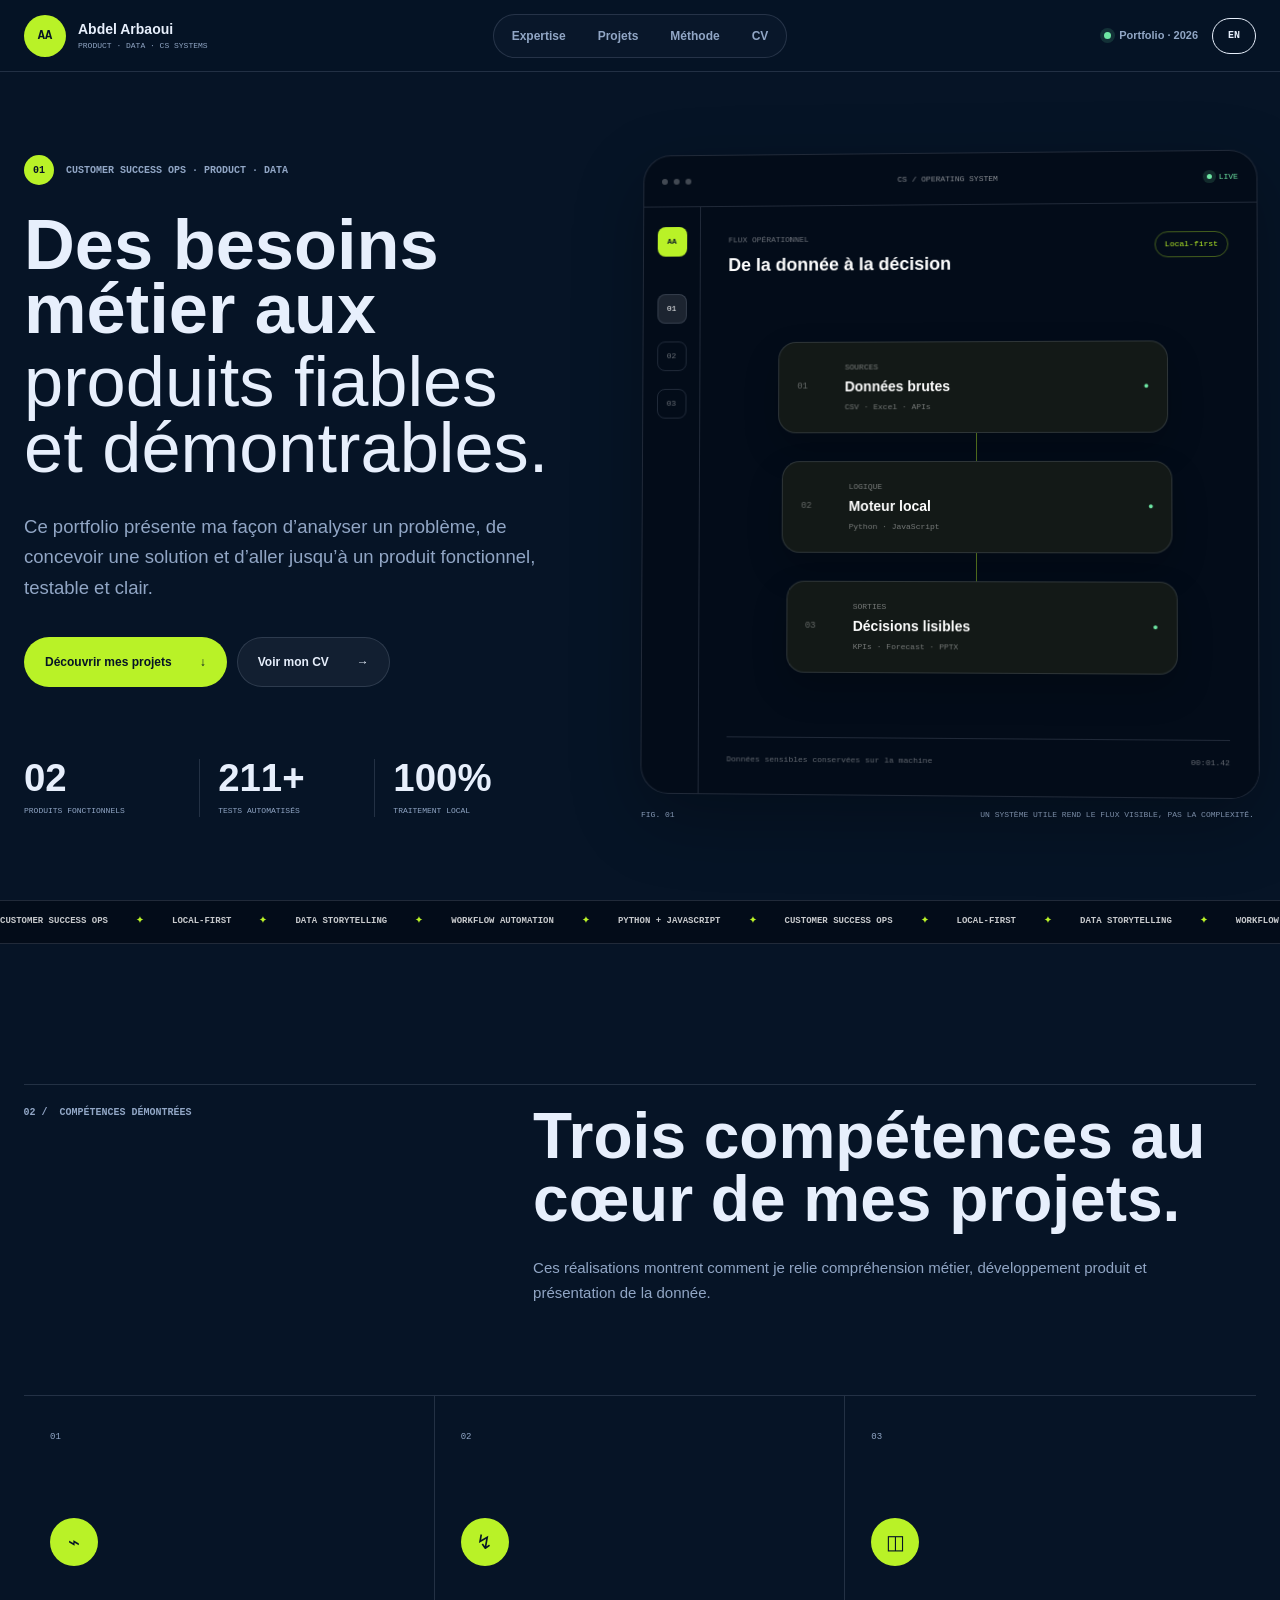
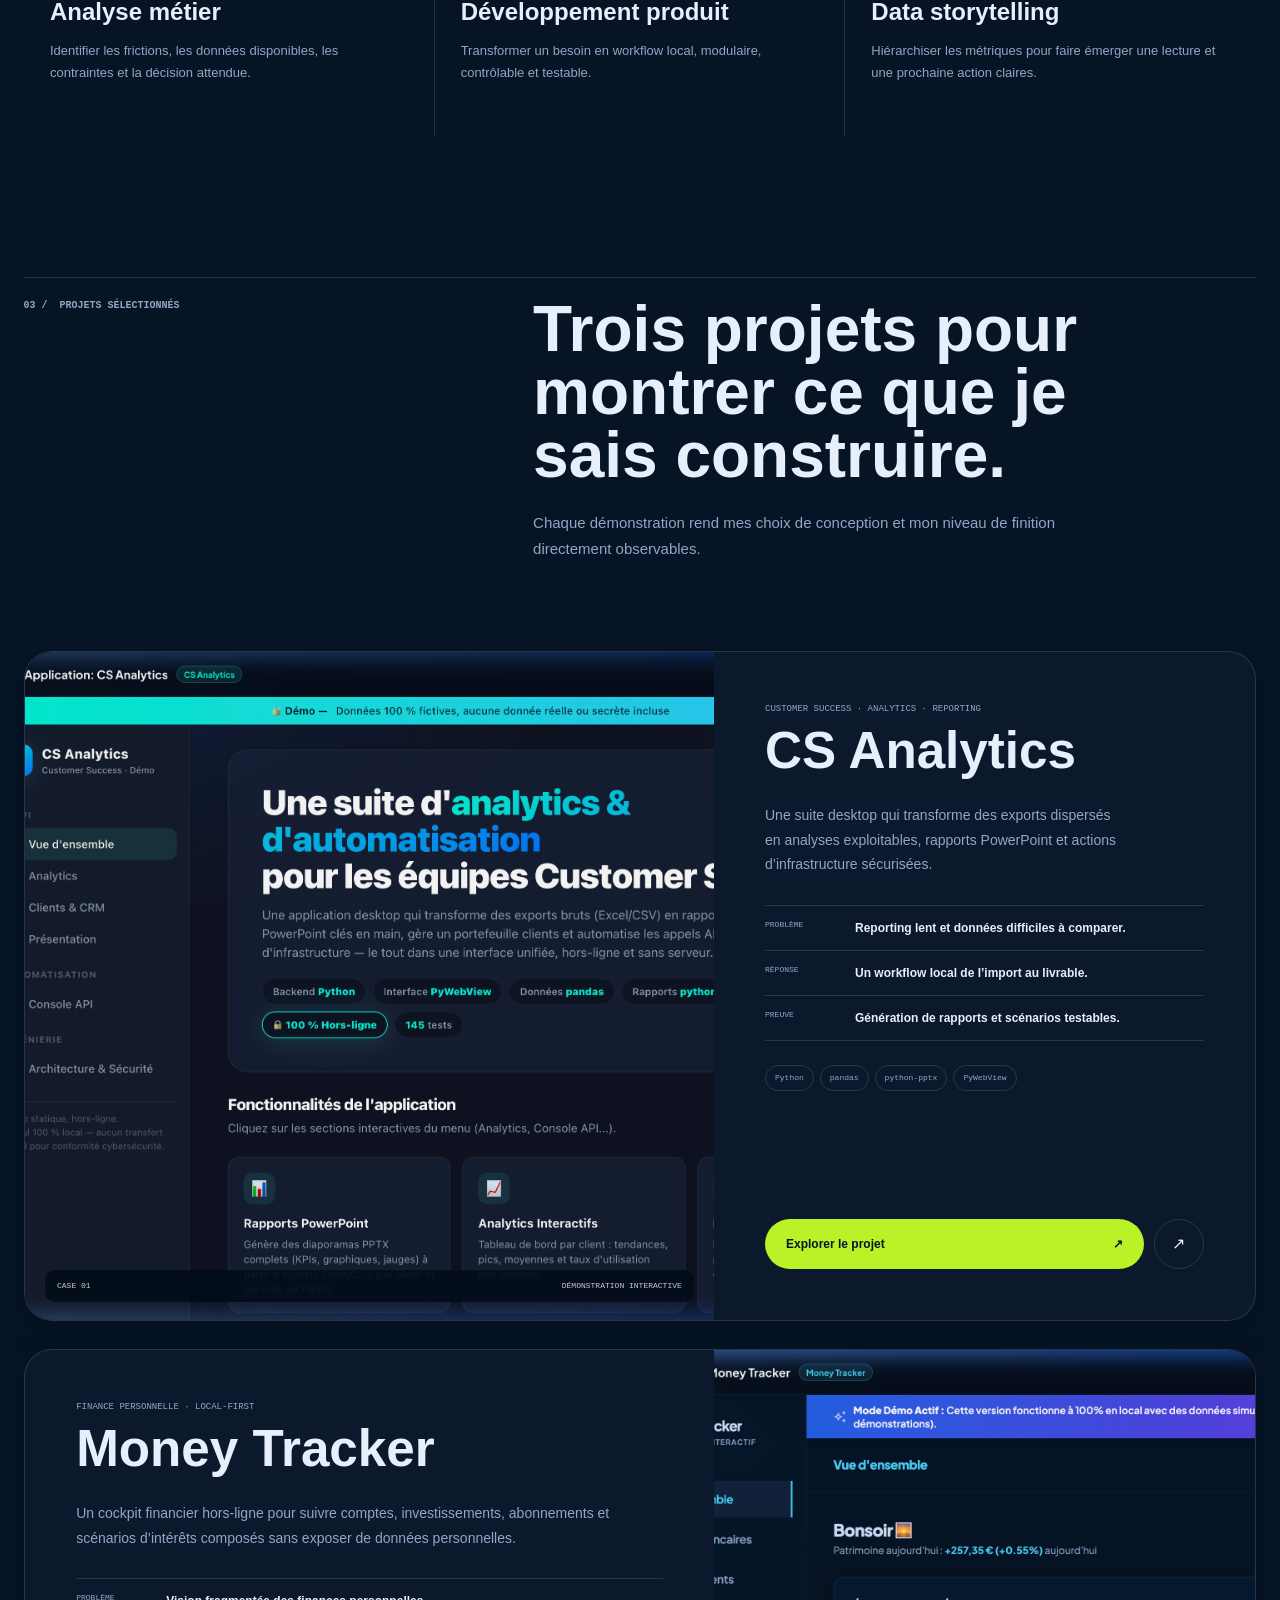
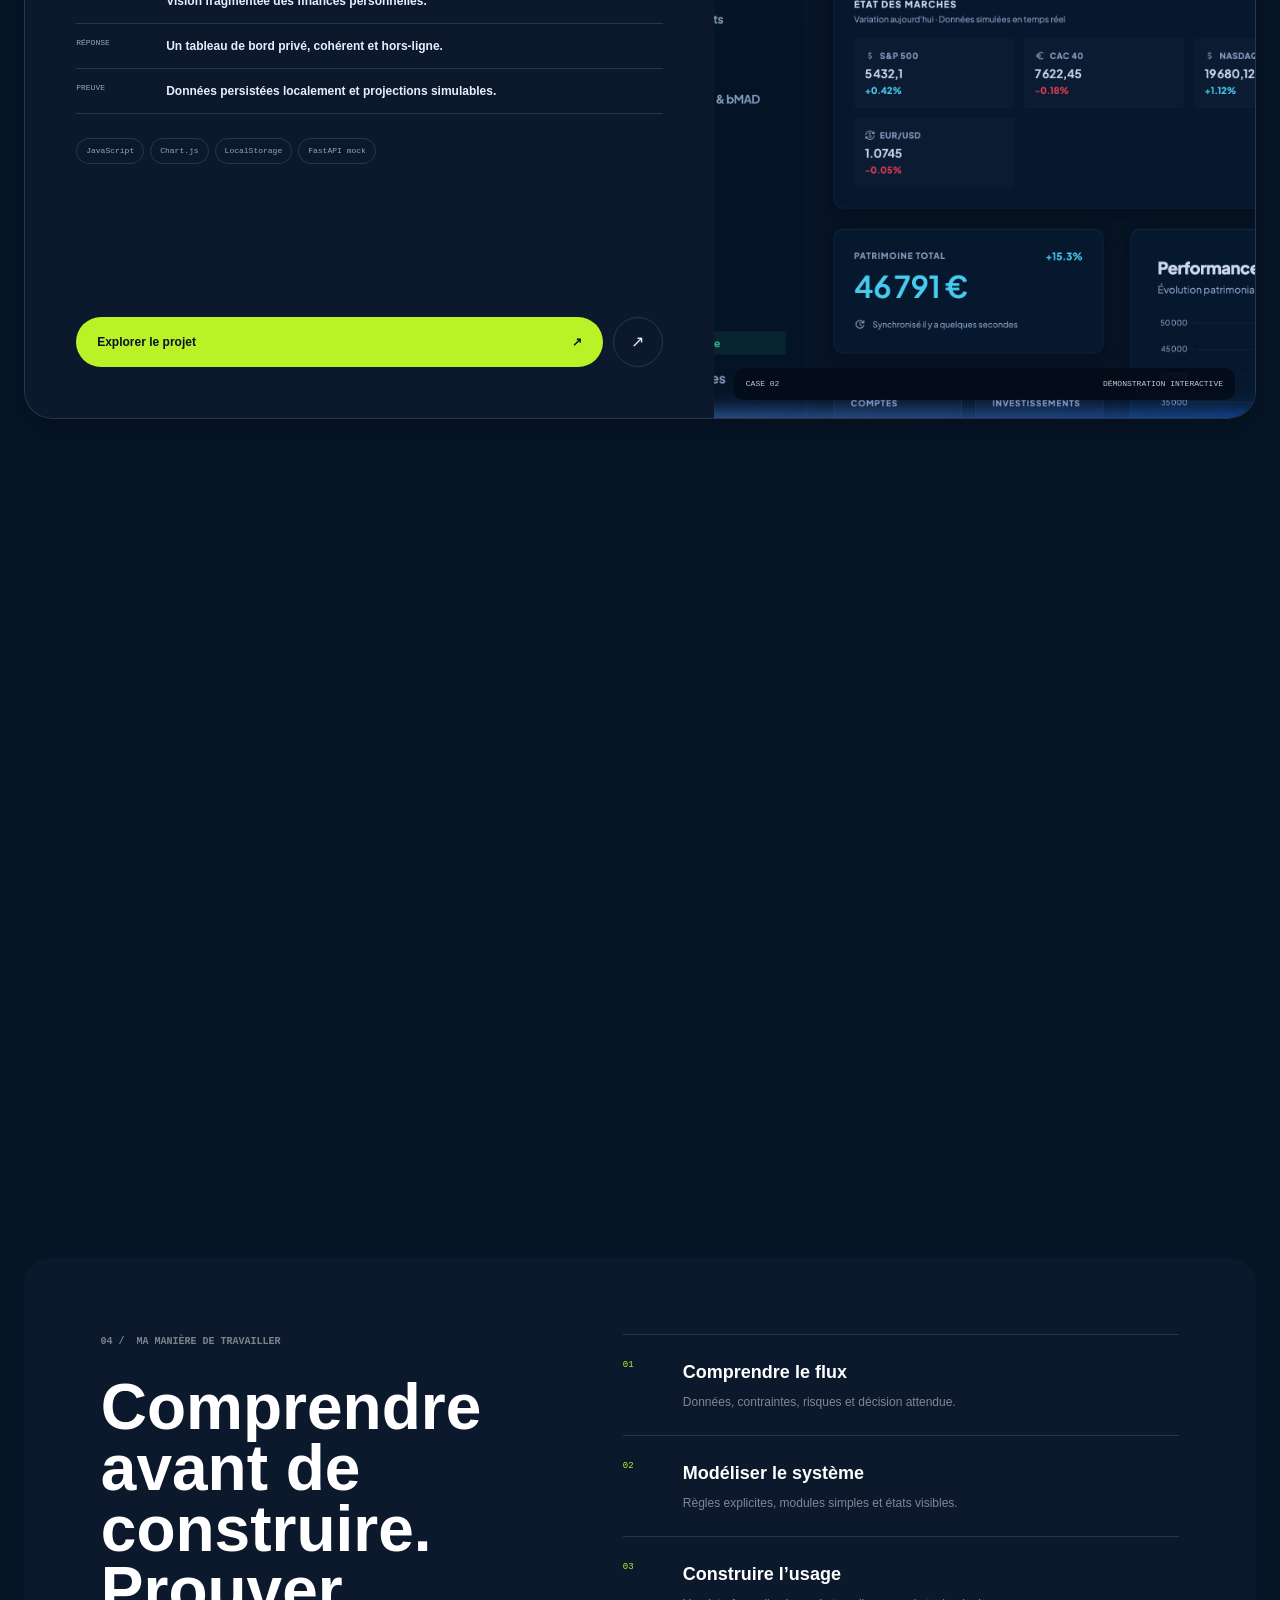
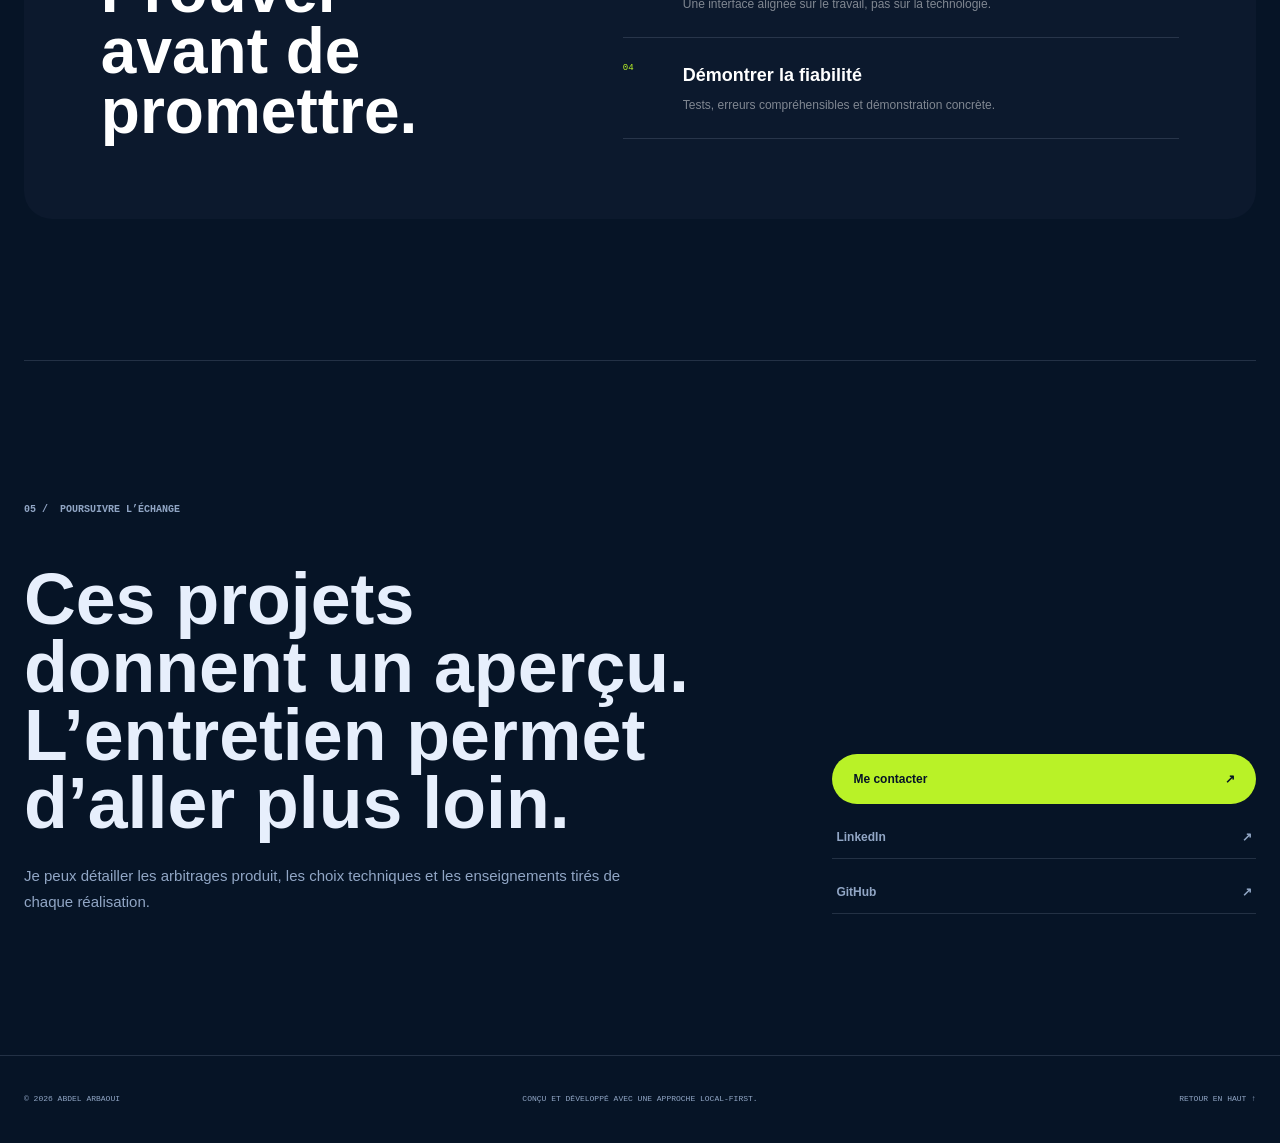
==== index.html @ 27188474 "Add files via upload" ====
<!doctype html>
<html lang="fr">
<head>
  <meta charset="utf-8">
  <meta name="viewport" content="width=device-width, initial-scale=1">
  <meta name="theme-color" content="#0b0f0d">
  <meta name="description" content="Portfolio d’Abdel Arbaoui — projets, compétences et méthode de travail en Product, Data et Customer Success Operations.">
  <title>Abdel Arbaoui — Product &amp; Customer Success Systems</title>
  <link rel="stylesheet" href="styles.css">
  <script src="app.js" defer></script>
</head>
<body>
  <a class="skip-link" href="#main-content" data-i18n="a11y.skip">Aller au contenu</a>

  <header class="site-header">
    <a class="brand" href="#top" aria-label="Abdel Arbaoui — Accueil" data-i18n-aria="a11y.home">
      <span class="brand-mark" aria-hidden="true">AA</span>
      <span>
        <strong>Abdel Arbaoui</strong>
        <small>Product · Data · CS Systems</small>
      </span>
    </a>

    <nav class="desktop-nav" aria-label="Navigation principale" data-i18n-aria="a11y.navigation">
      <a href="#expertise" data-i18n="nav.expertise">Expertise</a>
      <a href="#projects" data-i18n="nav.projects">Projets</a>
      <a href="#method" data-i18n="nav.method">Méthode</a>
      <a href="cv.html" data-i18n="nav.cv">CV</a>
    </nav>

    <div class="header-actions">
      <span class="availability">
        <i aria-hidden="true"></i>
        <span data-i18n="nav.available">Portfolio · 2026</span>
      </span>
      <button class="language-button" type="button" data-language-toggle aria-label="Afficher le site en anglais">
        EN
      </button>
    </div>
  </header>

  <nav class="mobile-nav" aria-label="Navigation mobile" data-i18n-aria="a11y.mobileNavigation">
    <a href="cv.html" data-i18n="nav.cv">CV</a>
    <a href="#projects" data-i18n="nav.projects">Projets</a>
    <a href="#method" data-i18n="nav.method">Méthode</a>
    <a href="#contact" data-i18n="nav.contact">Contact</a>
  </nav>

  <main id="main-content">
    <section class="hero section-shell" id="top" aria-labelledby="hero-title" data-motion-hero>
      <div class="hero-copy">
        <p class="role-label motion-hero-item">
          <span aria-hidden="true">01</span>
          <span data-i18n="hero.role">Customer Success Ops · Product · Data</span>
        </p>
        <h1 id="hero-title" class="text-balance">
          <span data-i18n="hero.titleMain">Des besoins métier aux</span>
          <em data-i18n="hero.titleAccent">produits fiables et démontrables.</em>
        </h1>
        <p class="hero-lead text-pretty motion-hero-item" data-i18n="hero.lead">
          Ce portfolio présente ma façon d’analyser un problème, de concevoir une solution et d’aller jusqu’à un produit fonctionnel, testable et clair.
        </p>

        <div class="hero-actions motion-hero-item">
          <a class="button button-primary" href="#projects">
            <span data-i18n="hero.viewWork">Découvrir mes projets</span>
            <span aria-hidden="true">↓</span>
          </a>
          <a class="button button-secondary" href="cv.html">
            <span data-i18n="hero.cv">Voir mon CV</span>
            <span aria-hidden="true">→</span>
          </a>
        </div>

        <dl class="proof-strip" aria-label="Indicateurs clés" data-i18n-aria="a11y.proof">
          <div>
            <dt class="tabular-nums" data-count="2" data-count-pad="2">02</dt>
            <dd data-i18n="proof.products">produits fonctionnels</dd>
          </div>
          <div>
            <dt class="tabular-nums" data-count="211" data-count-suffix="+">211+</dt>
            <dd data-i18n="proof.tests">tests automatisés</dd>
          </div>
          <div>
            <dt class="tabular-nums" data-count="100" data-count-suffix="%">100%</dt>
            <dd data-i18n="proof.local">traitement local</dd>
          </div>
        </dl>
      </div>

      <div class="hero-system" aria-label="Vue d’un système opérationnel local" data-i18n-aria="a11y.system">
        <div class="system-window">
          <header class="system-header">
            <div>
              <span class="window-dot"></span>
              <span class="window-dot"></span>
              <span class="window-dot"></span>
            </div>
            <span class="system-name">CS / OPERATING SYSTEM</span>
            <span class="live-state"><i aria-hidden="true"></i> LIVE</span>
          </header>

          <div class="system-body">
            <div class="system-sidebar" aria-hidden="true">
              <span class="sidebar-brand">AA</span>
              <span class="sidebar-item is-active">01</span>
              <span class="sidebar-item">02</span>
              <span class="sidebar-item">03</span>
            </div>

            <div class="system-canvas">
              <div class="system-topline">
                <div>
                  <small data-i18n="system.flowLabel">Flux opérationnel</small>
                  <strong data-i18n="system.flowTitle">De la donnée à la décision</strong>
                </div>
                <span class="local-badge" data-i18n="system.local">Local-first</span>
              </div>

              <div class="flow-stack">
                <article class="flow-card flow-source">
                  <span class="flow-index tabular-nums">01</span>
                  <div>
                    <small data-i18n="system.sourceLabel">Sources</small>
                    <strong data-i18n="system.sourceTitle">Données brutes</strong>
                    <p>CSV · Excel · APIs</p>
                  </div>
                  <span class="flow-state" aria-hidden="true">●</span>
                </article>

                <span class="flow-line" aria-hidden="true"></span>

                <article class="flow-card flow-engine">
                  <span class="flow-index tabular-nums">02</span>
                  <div>
                    <small data-i18n="system.engineLabel">Logique</small>
                    <strong data-i18n="system.engineTitle">Moteur local</strong>
                    <p>Python · JavaScript</p>
                  </div>
                  <span class="flow-state" aria-hidden="true">●</span>
                </article>

                <span class="flow-line" aria-hidden="true"></span>

                <article class="flow-card flow-output">
                  <span class="flow-index tabular-nums">03</span>
                  <div>
                    <small data-i18n="system.outputLabel">Sorties</small>
                    <strong data-i18n="system.outputTitle">Décisions lisibles</strong>
                    <p>KPIs · Forecast · PPTX</p>
                  </div>
                  <span class="flow-state" aria-hidden="true">●</span>
                </article>
              </div>

              <div class="system-note">
                <span data-i18n="system.note">Données sensibles conservées sur la machine</span>
                <span class="tabular-nums">00:01.42</span>
              </div>
            </div>
          </div>
        </div>
        <p class="visual-caption">
          <span>FIG. 01</span>
          <span data-i18n="system.caption">Un système utile rend le flux visible, pas la complexité.</span>
        </p>
      </div>
    </section>

    <section class="signal-strip" aria-label="Compétences principales" data-i18n-aria="a11y.skills">
      <div class="signal-track">
        <div class="signal-group">
          <span>Customer Success Ops</span><i aria-hidden="true">✦</i>
          <span>Local-first</span><i aria-hidden="true">✦</i>
          <span>Data storytelling</span><i aria-hidden="true">✦</i>
          <span>Workflow automation</span><i aria-hidden="true">✦</i>
          <span>Python + JavaScript</span><i aria-hidden="true">✦</i>
        </div>
        <div class="signal-group" aria-hidden="true">
          <span>Customer Success Ops</span><i>✦</i>
          <span>Local-first</span><i>✦</i>
          <span>Data storytelling</span><i>✦</i>
          <span>Workflow automation</span><i>✦</i>
          <span>Python + JavaScript</span><i>✦</i>
        </div>
      </div>
    </section>

    <section class="expertise section-shell" id="expertise" aria-labelledby="expertise-title">
      <header class="section-intro motion-reveal">
        <p class="section-number">02 / <span data-i18n="expertise.kicker">Compétences démontrées</span></p>
        <div>
          <h2 id="expertise-title" class="text-balance" data-i18n="expertise.title">Trois compétences au cœur de mes projets.</h2>
          <p class="text-pretty" data-i18n="expertise.intro">
            Ces réalisations montrent comment je relie compréhension métier, développement produit et présentation de la donnée.
          </p>
        </div>
      </header>

      <ol class="expertise-grid">
        <li class="motion-reveal">
          <span class="item-index tabular-nums">01</span>
          <div class="item-icon" aria-hidden="true">⌁</div>
          <h3 data-i18n="expertise.diagnoseTitle">Analyse métier</h3>
          <p class="text-pretty" data-i18n="expertise.diagnoseText">Identifier les frictions, les données disponibles, les contraintes et la décision attendue.</p>
        </li>
        <li class="motion-reveal">
          <span class="item-index tabular-nums">02</span>
          <div class="item-icon" aria-hidden="true">↯</div>
          <h3 data-i18n="expertise.automateTitle">Développement produit</h3>
          <p class="text-pretty" data-i18n="expertise.automateText">Transformer un besoin en workflow local, modulaire, contrôlable et testable.</p>
        </li>
        <li class="motion-reveal">
          <span class="item-index tabular-nums">03</span>
          <div class="item-icon" aria-hidden="true">◫</div>
          <h3 data-i18n="expertise.explainTitle">Data storytelling</h3>
          <p class="text-pretty" data-i18n="expertise.explainText">Hiérarchiser les métriques pour faire émerger une lecture et une prochaine action claires.</p>
        </li>
      </ol>
    </section>

    <section class="projects section-shell" id="projects" aria-labelledby="projects-title">
      <header class="section-intro motion-reveal">
        <p class="section-number">03 / <span data-i18n="projects.kicker">Projets sélectionnés</span></p>
        <div>
          <h2 id="projects-title" class="text-balance" data-i18n="projects.title">Trois projets pour montrer ce que je sais construire.</h2>
          <p class="text-pretty" data-i18n="projects.intro">Chaque démonstration rend mes choix de conception et mon niveau de finition directement observables.</p>
        </div>
      </header>

      <div class="project-list">
        <article class="project-card motion-reveal motion-project-card">
          <figure class="project-visual">
            <img src="assets/cs_analytics.png" alt="Aperçu de CS Analytics" data-i18n-alt="projects.csAlt">
            <figcaption>
              <span>CASE 01</span>
              <span data-i18n="projects.demo">Démonstration interactive</span>
            </figcaption>
          </figure>
          <div class="project-body">
            <div class="project-heading">
              <p data-i18n="projects.csType">Customer Success · Analytics · Reporting</p>
              <h3>CS Analytics</h3>
            </div>
            <p class="project-summary text-pretty" data-i18n="projects.csSummary">
              Une suite desktop qui transforme des exports dispersés en analyses exploitables, rapports PowerPoint et actions d’infrastructure sécurisées.
            </p>
            <dl class="project-evidence">
              <div>
                <dt data-i18n="projects.problem">Problème</dt>
                <dd data-i18n="projects.csProblem">Reporting lent et données difficiles à comparer.</dd>
              </div>
              <div>
                <dt data-i18n="projects.answer">Réponse</dt>
                <dd data-i18n="projects.csAnswer">Un workflow local de l’import au livrable.</dd>
              </div>
              <div>
                <dt data-i18n="projects.proof">Preuve</dt>
                <dd data-i18n="projects.csProof">Génération de rapports et scénarios testables.</dd>
              </div>
            </dl>
            <ul class="tech-list" aria-label="Technologies">
              <li>Python</li>
              <li>pandas</li>
              <li>python-pptx</li>
              <li>PyWebView</li>
            </ul>
            <div class="project-actions">
              <button class="button button-dark" type="button" data-open-project="cs">
                <span data-i18n="projects.open">Explorer le projet</span>
                <span aria-hidden="true">↗</span>
              </button>
              <button class="icon-button" type="button" data-open-external="cs" aria-label="Ouvrir CS Analytics dans un nouvel onglet" data-i18n-aria="a11y.csExternal">↗</button>
            </div>
          </div>
        </article>

        <article class="project-card project-card-reverse motion-reveal motion-project-card">
          <figure class="project-visual">
            <img src="assets/money_tracker.png" alt="Aperçu de Money Tracker" data-i18n-alt="projects.moneyAlt">
            <figcaption>
              <span>CASE 02</span>
              <span data-i18n="projects.demo">Démonstration interactive</span>
            </figcaption>
          </figure>
          <div class="project-body">
            <div class="project-heading">
              <p data-i18n="projects.moneyType">Finance personnelle · Local-first</p>
              <h3>Money Tracker</h3>
            </div>
            <p class="project-summary text-pretty" data-i18n="projects.moneySummary">
              Un cockpit financier hors-ligne pour suivre comptes, investissements, abonnements et scénarios d’intérêts composés sans exposer de données personnelles.
            </p>
            <dl class="project-evidence">
              <div>
                <dt data-i18n="projects.problem">Problème</dt>
                <dd data-i18n="projects.moneyProblem">Vision fragmentée des finances personnelles.</dd>
              </div>
              <div>
                <dt data-i18n="projects.answer">Réponse</dt>
                <dd data-i18n="projects.moneyAnswer">Un tableau de bord privé, cohérent et hors-ligne.</dd>
              </div>
              <div>
                <dt data-i18n="projects.proof">Preuve</dt>
                <dd data-i18n="projects.moneyProof">Données persistées localement et projections simulables.</dd>
              </div>
            </dl>
            <ul class="tech-list" aria-label="Technologies">
              <li>JavaScript</li>
              <li>Chart.js</li>
              <li>LocalStorage</li>
              <li>FastAPI mock</li>
            </ul>
            <div class="project-actions">
              <button class="button button-dark" type="button" data-open-project="money">
                <span data-i18n="projects.open">Explorer le projet</span>
                <span aria-hidden="true">↗</span>
              </button>
              <button class="icon-button" type="button" data-open-external="money" aria-label="Ouvrir Money Tracker dans un nouvel onglet" data-i18n-aria="a11y.moneyExternal">↗</button>
            </div>
          </div>
        </article>

        <article class="project-card motion-reveal motion-project-card">
          <figure class="project-visual">
            <img src="assets/sap_dashboards.svg" alt="Aperçu de SAP Dashboards" data-i18n-alt="projects.sapAlt">
            <figcaption>
              <span>CASE 03</span>
              <span data-i18n="projects.caseStudy">Étude de cas interactive</span>
            </figcaption>
          </figure>
          <div class="project-body">
            <div class="project-heading">
              <p data-i18n="projects.sapType">Finance · Excel · Automatisation</p>
              <h3>SAP Dashboards</h3>
            </div>
            <p class="project-summary text-pretty" data-i18n="projects.sapSummary">
              Un classeur Excel autonome qui transforme des balances SAP en bilan Magnitude multi-périodes, avec mapping hiérarchique, contrôles et export PDF.
            </p>
            <dl class="project-evidence">
              <div>
                <dt data-i18n="projects.problem">Problème</dt>
                <dd data-i18n="projects.sapProblem">Consolidation manuelle lente et difficile à fiabiliser.</dd>
              </div>
              <div>
                <dt data-i18n="projects.answer">Réponse</dt>
                <dd data-i18n="projects.sapAnswer">Un workflow Excel guidé, local et sans installation.</dd>
              </div>
              <div>
                <dt data-i18n="projects.proof">Preuve</dt>
                <dd data-i18n="projects.sapProof">Comparaisons, écarts, contrôles d’équilibre et PDF.</dd>
              </div>
            </dl>
            <ul class="tech-list" aria-label="Technologies">
              <li>Excel</li>
              <li>VBA</li>
              <li>TreeView</li>
              <li>PDF</li>
            </ul>
            <div class="project-actions">
              <button class="button button-dark" type="button" data-open-project="sap">
                <span data-i18n="projects.open">Explorer le projet</span>
                <span aria-hidden="true">↗</span>
              </button>
              <button class="icon-button" type="button" data-open-external="sap" aria-label="Ouvrir SAP Dashboards dans un nouvel onglet" data-i18n-aria="a11y.sapExternal">↗</button>
            </div>
          </div>
        </article>
      </div>
    </section>

    <section class="method section-shell" id="method" aria-labelledby="method-title">
      <div class="method-panel">
        <header class="motion-reveal">
          <p class="section-number section-number-dark">04 / <span data-i18n="method.kicker">Ma manière de travailler</span></p>
          <h2 id="method-title" class="text-balance" data-i18n="method.title">Comprendre avant de construire. Prouver avant de promettre.</h2>
        </header>
        <ol class="method-steps">
          <li class="motion-reveal">
            <span class="tabular-nums">01</span>
            <div>
              <h3 data-i18n="method.understandTitle">Comprendre le flux</h3>
              <p data-i18n="method.understandText">Données, contraintes, risques et décision attendue.</p>
            </div>
          </li>
          <li class="motion-reveal">
            <span class="tabular-nums">02</span>
            <div>
              <h3 data-i18n="method.modelTitle">Modéliser le système</h3>
              <p data-i18n="method.modelText">Règles explicites, modules simples et états visibles.</p>
            </div>
          </li>
          <li class="motion-reveal">
            <span class="tabular-nums">03</span>
            <div>
              <h3 data-i18n="method.buildTitle">Construire l’usage</h3>
              <p data-i18n="method.buildText">Une interface alignée sur le travail, pas sur la technologie.</p>
            </div>
          </li>
          <li class="motion-reveal">
            <span class="tabular-nums">04</span>
            <div>
              <h3 data-i18n="method.proveTitle">Démontrer la fiabilité</h3>
              <p data-i18n="method.proveText">Tests, erreurs compréhensibles et démonstration concrète.</p>
            </div>
          </li>
        </ol>
      </div>
    </section>

    <section class="contact section-shell" id="contact" aria-labelledby="contact-title">
      <p class="section-number motion-reveal">05 / <span data-i18n="contact.kicker">Poursuivre l’échange</span></p>
      <div class="contact-main motion-reveal">
        <div>
          <h2 id="contact-title" class="text-balance" data-i18n="contact.title">Ces projets donnent un aperçu. L’entretien permet d’aller plus loin.</h2>
          <p class="text-pretty" data-i18n="contact.text">Je peux détailler les arbitrages produit, les choix techniques et les enseignements tirés de chaque réalisation.</p>
        </div>
        <div class="contact-links">
          <a class="button button-primary" href="mailto:abdelarbb@gmail.com">
            <span data-i18n="contact.email">Me contacter</span>
            <span aria-hidden="true">↗</span>
          </a>
          <a href="https://www.linkedin.com/in/abdelkader-arbaoui-423852197/" target="_blank" rel="noreferrer">LinkedIn <span aria-hidden="true">↗</span></a>
          <a href="https://github.com/AbdelArbaoui" target="_blank" rel="noreferrer">GitHub <span aria-hidden="true">↗</span></a>
        </div>
      </div>
    </section>
  </main>

  <footer class="site-footer">
    <span>© <span data-current-year>2026</span> Abdel Arbaoui</span>
    <span data-i18n="footer.note">Conçu et développé avec une approche local-first.</span>
    <a href="#top" data-i18n="footer.back">Retour en haut ↑</a>
  </footer>

  <dialog class="demo-dialog" id="demo-dialog" aria-labelledby="demo-title">
    <div class="demo-shell">
      <header class="demo-header">
        <button class="demo-close" type="button" data-close-project aria-label="Fermer la démonstration" data-i18n-aria="a11y.closeDemo">←</button>
        <div class="demo-title">
          <i aria-hidden="true"></i>
          <div>
            <strong id="demo-title">CS Analytics</strong>
            <span data-i18n="demo.live">Démonstration active</span>
          </div>
        </div>
        <div class="demo-actions">
          <button class="language-button language-button-dark" type="button" data-language-toggle aria-label="Afficher le site en anglais">EN</button>
          <button class="demo-external" type="button" data-demo-external>
            <span data-i18n="demo.external">Nouvel onglet</span>
            <span aria-hidden="true">↗</span>
          </button>
        </div>
      </header>
      <div class="demo-frame-wrap">
        <div class="demo-loader" data-demo-loader aria-live="polite">
          <span aria-hidden="true"></span>
          <p data-i18n="demo.loading">Chargement de la démonstration…</p>
        </div>
        <iframe id="demo-frame" title="Démonstration interactive" data-i18n-title="a11y.demoFrame" src="about:blank"></iframe>
      </div>
    </div>
  </dialog>
</body>
</html>
---- styles.css ----
:root {
  --paper: #061426;
  --paper-strong: #0c192d;
  --ink: #e7effc;
  --ink-soft: #91a6c5;
  --night: #030c19;
  --night-raised: #0c192d;
  --night-soft: #12233c;
  --line: rgba(214, 227, 254, 0.14);
  --line-dark: rgba(214, 227, 254, 0.14);
  --accent: #b9f227;
  --accent-soft: #dbff80;
  --on-accent: #061426;
  --success: #6ee7a4;
  --white: #ffffff;
  --header-height: 72px;
  --shell: min(1380px, calc(100vw - 48px));
  --radius-large: 28px;
  --radius-medium: 18px;
  --radius-small: 10px;
  --shadow: 0 24px 70px rgba(0, 0, 0, 0.28);
  --font-sans: Inter, "Avenir Next", "Segoe UI", Helvetica, Arial, sans-serif;
  --font-serif: Iowan Old Style, Baskerville, Georgia, "Times New Roman", serif;
  --font-mono: "SFMono-Regular", Consolas, "Liberation Mono", monospace;
  --z-header: 20;
  --z-nav: 30;
  --z-dialog: 40;
  --z-skip: 50;
}

* {
  box-sizing: border-box;
}

html {
  scroll-behavior: smooth;
  scroll-padding-top: calc(var(--header-height) + 28px);
}

body {
  margin: 0;
  background: var(--paper);
  color: var(--ink);
  font-family: var(--font-sans);
  font-size: 16px;
  line-height: 1.5;
  -webkit-font-smoothing: antialiased;
}

body:has(.demo-dialog[open]) {
  overflow: hidden;
}

button,
a {
  color: inherit;
  font: inherit;
}

button {
  border: 0;
}

a {
  text-decoration: none;
}

img {
  display: block;
  max-width: 100%;
}

.text-balance {
  text-wrap: balance;
}

.text-pretty {
  text-wrap: pretty;
}

.tabular-nums {
  font-variant-numeric: tabular-nums;
}

.skip-link {
  position: fixed;
  z-index: var(--z-skip);
  top: 10px;
  left: 10px;
  padding: 10px 16px;
  border-radius: var(--radius-small);
  background: var(--accent);
  color: var(--on-accent);
  font-weight: 800;
  transform: translateY(-150%);
  transition: transform 160ms ease-out;
}

.skip-link:focus {
  transform: translateY(0);
}

.site-header {
  position: sticky;
  z-index: var(--z-header);
  top: 0;
  display: grid;
  grid-template-columns: minmax(240px, 1fr) auto minmax(240px, 1fr);
  align-items: center;
  height: var(--header-height);
  padding-inline: max(24px, calc((100vw - 1380px) / 2));
  border-bottom: 1px solid var(--line);
  background: rgba(6, 20, 38, 0.97);
}

.brand {
  display: inline-flex;
  align-items: center;
  gap: 12px;
  width: fit-content;
}

.brand-mark {
  display: grid;
  width: 42px;
  height: 42px;
  place-items: center;
  border-radius: 50%;
  background: var(--accent);
  color: var(--on-accent);
  font-family: var(--font-mono);
  font-size: 12px;
  font-weight: 800;
}

.brand > span:last-child {
  display: flex;
  flex-direction: column;
  line-height: 1.15;
}

.brand strong {
  font-size: 14px;
}

.brand small {
  margin-top: 4px;
  color: var(--ink-soft);
  font-family: var(--font-mono);
  font-size: 8px;
  text-transform: uppercase;
}

.desktop-nav {
  display: flex;
  align-items: center;
  gap: 4px;
  padding: 4px;
  border: 1px solid var(--line);
  border-radius: 999px;
  background: rgba(12, 25, 45, 0.82);
}

.desktop-nav a {
  padding: 8px 14px;
  border-radius: 999px;
  color: var(--ink-soft);
  font-size: 12px;
  font-weight: 750;
  transition: background 160ms ease-out, color 160ms ease-out;
}

.desktop-nav a:hover,
.desktop-nav a:focus-visible {
  background: var(--paper-strong);
  color: var(--ink);
  outline: none;
}

.header-actions {
  display: flex;
  align-items: center;
  justify-content: flex-end;
  gap: 14px;
}

.availability {
  display: inline-flex;
  align-items: center;
  gap: 8px;
  color: var(--ink-soft);
  font-size: 11px;
  font-weight: 700;
}

.availability i,
.live-state i,
.demo-title i {
  display: inline-block;
  width: 7px;
  height: 7px;
  border-radius: 50%;
  background: var(--success);
  box-shadow: 0 0 0 4px rgba(110, 231, 164, 0.14);
}

.language-button {
  min-width: 44px;
  min-height: 36px;
  padding-inline: 10px;
  border: 1px solid var(--ink);
  border-radius: 999px;
  background: transparent;
  font-family: var(--font-mono);
  font-size: 10px;
  font-weight: 800;
  cursor: pointer;
  transition: background 160ms ease-out, color 160ms ease-out, transform 160ms ease-out;
}

.language-button:hover,
.language-button:focus-visible {
  background: var(--ink);
  color: var(--on-accent);
  outline: none;
  transform: translateY(-1px);
}

.mobile-nav {
  display: none;
}

.section-shell {
  width: var(--shell);
  margin-inline: auto;
}

.hero {
  display: grid;
  grid-template-columns: minmax(0, 0.92fr) minmax(500px, 1.08fr);
  gap: clamp(48px, 7vw, 110px);
  align-items: center;
  min-height: calc(100dvh - var(--header-height));
  padding-block: clamp(56px, 6vw, 92px);
}

.hero-copy {
  min-width: 0;
}

.role-label,
.section-number {
  display: flex;
  align-items: center;
  gap: 12px;
  margin: 0;
  color: var(--ink-soft);
  font-family: var(--font-mono);
  font-size: 10px;
  font-weight: 700;
  text-transform: uppercase;
}

.role-label > span:first-child {
  display: grid;
  width: 30px;
  height: 30px;
  place-items: center;
  border-radius: 50%;
  background: var(--accent);
  color: var(--on-accent);
}

.hero h1 {
  max-width: 760px;
  margin: 28px 0 0;
  font-size: clamp(3.6rem, 5.5vw, 6.5rem);
  font-weight: 760;
  line-height: 0.91;
}

.hero h1 span,
.hero h1 em {
  display: block;
}

.hero h1 em {
  margin-top: 8px;
  font-family: var(--font-sans);
  font-style: normal;
  font-weight: 450;
  line-height: 0.94;
}

.hero-lead {
  max-width: 650px;
  margin: 30px 0 0;
  color: var(--ink-soft);
  font-size: clamp(16px, 1.45vw, 20px);
  line-height: 1.65;
}

.hero-actions {
  display: flex;
  flex-wrap: wrap;
  gap: 10px;
  margin-top: 34px;
}

.button {
  display: inline-flex;
  align-items: center;
  justify-content: space-between;
  gap: 28px;
  min-height: 50px;
  padding-inline: 20px;
  border: 1px solid transparent;
  border-radius: 999px;
  font-size: 12px;
  font-weight: 800;
  cursor: pointer;
  transition: transform 160ms ease-out, background 160ms ease-out, border-color 160ms ease-out;
}

.button:hover,
.button:focus-visible {
  outline: none;
  transform: translateY(-2px);
}

.button-primary {
  background: var(--accent);
  color: var(--on-accent);
}

.button-primary:hover,
.button-primary:focus-visible {
  background: var(--accent-soft);
}

.button-secondary {
  border-color: var(--line);
  background: rgba(255, 255, 255, 0.05);
}

.button-secondary:hover,
.button-secondary:focus-visible {
  border-color: var(--ink);
  background: var(--paper-strong);
}

.button-dark {
  background: var(--accent);
  color: var(--on-accent);
}

.button-dark:hover,
.button-dark:focus-visible {
  background: var(--accent-soft);
}

.proof-strip {
  display: grid;
  grid-template-columns: repeat(3, 1fr);
  max-width: 650px;
  margin: clamp(52px, 8vh, 84px) 0 0;
}

.proof-strip div {
  padding-inline: 18px;
  border-left: 1px solid var(--line);
}

.proof-strip div:first-child {
  padding-left: 0;
  border-left: 0;
}

.proof-strip dt {
  font-size: clamp(26px, 3vw, 40px);
  font-weight: 750;
  line-height: 1;
}

.proof-strip dd {
  margin: 7px 0 0;
  color: var(--ink-soft);
  font-family: var(--font-mono);
  font-size: 8px;
  text-transform: uppercase;
}

.hero-system {
  position: relative;
  perspective: 1200px;
}

.system-window {
  overflow: hidden;
  border: 1px solid var(--line-dark);
  border-radius: var(--radius-large);
  background: var(--night);
  box-shadow: var(--shadow);
  color: var(--white);
  transform: rotateY(-2deg) rotateX(1deg);
  transform-origin: center;
  transition: transform 180ms ease-out;
}

.hero-system:hover .system-window {
  transform: rotateY(0) rotateX(0) translateY(-3px);
}

.system-header {
  display: grid;
  grid-template-columns: 1fr auto 1fr;
  align-items: center;
  min-height: 52px;
  padding-inline: 18px;
  border-bottom: 1px solid var(--line-dark);
  color: rgba(255, 255, 255, 0.52);
  font-family: var(--font-mono);
  font-size: 8px;
}

.system-header > div {
  display: flex;
  gap: 6px;
}

.window-dot {
  width: 6px;
  height: 6px;
  border-radius: 50%;
  background: rgba(255, 255, 255, 0.25);
}

.live-state {
  display: inline-flex;
  align-items: center;
  justify-self: end;
  gap: 7px;
  color: var(--success);
}

.live-state i {
  width: 5px;
  height: 5px;
}

.system-body {
  display: grid;
  grid-template-columns: 58px 1fr;
  min-height: 590px;
}

.system-sidebar {
  display: flex;
  flex-direction: column;
  align-items: center;
  gap: 18px;
  padding-block: 20px;
  border-right: 1px solid var(--line-dark);
}

.sidebar-brand,
.sidebar-item {
  display: grid;
  width: 30px;
  height: 30px;
  place-items: center;
  border: 1px solid var(--line-dark);
  border-radius: 8px;
  color: rgba(255, 255, 255, 0.4);
  font-family: var(--font-mono);
  font-size: 8px;
}

.sidebar-brand {
  margin-bottom: 20px;
  border-color: transparent;
  background: var(--accent);
  color: var(--on-accent);
  font-weight: 900;
}

.sidebar-item.is-active {
  background: rgba(255, 255, 255, 0.1);
  color: var(--white);
}

.system-canvas {
  display: flex;
  min-width: 0;
  flex-direction: column;
  padding: 28px;
  background: var(--night);
}

.system-topline {
  display: flex;
  align-items: flex-start;
  justify-content: space-between;
  gap: 20px;
}

.system-topline small,
.flow-card small {
  display: block;
  color: rgba(255, 255, 255, 0.42);
  font-family: var(--font-mono);
  font-size: 8px;
  text-transform: uppercase;
}

.system-topline strong {
  display: block;
  margin-top: 6px;
  font-size: 18px;
}

.local-badge {
  padding: 6px 9px;
  border: 1px solid rgba(185, 242, 39, 0.35);
  border-radius: 999px;
  color: var(--accent);
  font-family: var(--font-mono);
  font-size: 8px;
}

.flow-stack {
  display: flex;
  flex: 1;
  flex-direction: column;
  justify-content: center;
  padding: 30px clamp(10px, 4vw, 56px);
}

.flow-card {
  display: grid;
  grid-template-columns: 36px 1fr auto;
  gap: 12px;
  align-items: center;
  width: min(100%, 390px);
  min-height: 92px;
  padding: 16px 18px;
  border: 1px solid var(--line-dark);
  border-radius: var(--radius-medium);
  background: rgba(21, 27, 24, 0.93);
  box-shadow: 0 16px 36px rgba(0, 0, 0, 0.2);
}

.flow-card:nth-of-type(1) {
  align-self: flex-start;
}

.flow-card:nth-of-type(2) {
  align-self: center;
}

.flow-card:nth-of-type(3) {
  align-self: flex-end;
}

.flow-index {
  color: rgba(255, 255, 255, 0.34);
  font-family: var(--font-mono);
  font-size: 9px;
}

.flow-card strong {
  display: block;
  margin-top: 3px;
  font-size: 14px;
}

.flow-card p {
  margin: 4px 0 0;
  color: rgba(255, 255, 255, 0.42);
  font-family: var(--font-mono);
  font-size: 8px;
}

.flow-state {
  color: var(--success);
  font-size: 9px;
}

.flow-line {
  width: 1px;
  height: 28px;
  margin-inline: auto;
  background: rgba(185, 242, 39, 0.42);
}

.system-note {
  display: flex;
  justify-content: space-between;
  gap: 20px;
  padding-top: 16px;
  border-top: 1px solid var(--line-dark);
  color: rgba(255, 255, 255, 0.38);
  font-family: var(--font-mono);
  font-size: 8px;
}

.visual-caption {
  display: flex;
  justify-content: space-between;
  gap: 20px;
  margin: 14px 2px 0;
  color: var(--ink-soft);
  font-family: var(--font-mono);
  font-size: 8px;
  text-transform: uppercase;
}

.signal-strip {
  width: 100%;
  overflow: hidden;
  border-block: 1px solid var(--line-dark);
  background: var(--night);
  color: rgba(255, 255, 255, 0.78);
}

.signal-track {
  display: flex;
  width: max-content;
  animation: marquee-right 28s linear infinite;
  animation-play-state: paused;
}

.signal-track.is-running {
  animation-play-state: running;
}

.signal-group {
  display: flex;
  flex: 0 0 auto;
  align-items: center;
  gap: 28px;
  padding: 14px 28px 14px 0;
  font-family: var(--font-mono);
  font-size: 9px;
  font-weight: 700;
  text-transform: uppercase;
}

.signal-group i {
  color: var(--accent);
  font-style: normal;
}

.expertise,
.projects,
.method,
.contact {
  padding-block: clamp(92px, 11vw, 160px);
}

.section-intro {
  display: grid;
  grid-template-columns: minmax(190px, 0.36fr) minmax(0, 0.64fr);
  gap: clamp(40px, 8vw, 120px);
  align-items: start;
  margin-bottom: clamp(52px, 7vw, 90px);
  padding-top: 20px;
  border-top: 1px solid var(--line);
}

.section-intro h2 {
  max-width: 820px;
  margin: 0;
  font-size: clamp(2.6rem, 5vw, 5.7rem);
  line-height: 0.98;
}

.section-intro > div > p {
  max-width: 620px;
  margin: 24px 0 0;
  color: var(--ink-soft);
  font-size: 15px;
  line-height: 1.7;
}

.expertise-grid {
  display: grid;
  grid-template-columns: repeat(3, 1fr);
  margin: 0;
  padding: 0;
  border-top: 1px solid var(--line);
  list-style: none;
}

.expertise-grid li {
  min-height: 340px;
  padding: 26px;
  border-right: 1px solid var(--line);
}

.expertise-grid li:last-child {
  border-right: 0;
}

.item-index {
  color: var(--ink-soft);
  font-family: var(--font-mono);
  font-size: 9px;
}

.item-icon {
  display: grid;
  width: 48px;
  height: 48px;
  margin-top: 72px;
  place-items: center;
  border-radius: 50%;
  background: var(--accent);
  color: var(--on-accent);
  font-size: 20px;
}

.expertise-grid h3 {
  margin: 28px 0 10px;
  font-size: 24px;
}

.expertise-grid p {
  max-width: 350px;
  margin: 0;
  color: var(--ink-soft);
  font-size: 13px;
  line-height: 1.7;
}

.projects {
  padding-top: 0;
}

.project-list {
  display: grid;
  gap: 28px;
}

.project-card {
  display: grid;
  grid-template-columns: minmax(0, 1.12fr) minmax(410px, 0.88fr);
  min-height: 670px;
  overflow: hidden;
  border: 1px solid var(--line);
  border-radius: var(--radius-large);
  background: var(--paper-strong);
  box-shadow: 0 12px 34px rgba(0, 0, 0, 0.18);
}

.project-card-reverse .project-visual {
  order: 2;
}

.project-visual {
  position: relative;
  min-height: 520px;
  margin: 0;
  overflow: hidden;
  background: var(--night);
}

.project-visual img {
  width: 100%;
  height: 100%;
  object-fit: cover;
  object-position: 53% center;
  transition: transform 180ms ease-out;
}

.project-card:hover .project-visual img {
  transform: scale(1.012);
}

.project-visual figcaption {
  position: absolute;
  right: 20px;
  bottom: 18px;
  left: 20px;
  display: flex;
  justify-content: space-between;
  gap: 20px;
  padding: 10px 12px;
  border-radius: var(--radius-small);
  background: rgba(3, 12, 25, 0.9);
  color: rgba(255, 255, 255, 0.78);
  font-family: var(--font-mono);
  font-size: 8px;
  text-transform: uppercase;
}

.project-body {
  display: flex;
  flex-direction: column;
  padding: clamp(34px, 4vw, 58px);
}

.project-heading p {
  margin: 0 0 10px;
  color: var(--ink-soft);
  font-family: var(--font-mono);
  font-size: 9px;
  text-transform: uppercase;
}

.project-heading h3 {
  margin: 0;
  font-size: clamp(2.8rem, 4vw, 4.8rem);
  line-height: 0.95;
}

.project-summary {
  margin: 28px 0 0;
  color: var(--ink-soft);
  font-size: 14px;
  line-height: 1.75;
}

.project-evidence {
  margin: 28px 0 0;
  border-top: 1px solid var(--line);
}

.project-evidence div {
  display: grid;
  grid-template-columns: 76px 1fr;
  gap: 14px;
  padding-block: 13px;
  border-bottom: 1px solid var(--line);
}

.project-evidence dt {
  color: var(--ink-soft);
  font-family: var(--font-mono);
  font-size: 8px;
  text-transform: uppercase;
}

.project-evidence dd {
  margin: 0;
  font-size: 12px;
  font-weight: 650;
}

.tech-list {
  display: flex;
  flex-wrap: wrap;
  gap: 6px;
  margin: 24px 0 0;
  padding: 0;
  list-style: none;
}

.tech-list li {
  padding: 6px 9px;
  border: 1px solid var(--line);
  border-radius: 999px;
  color: var(--ink-soft);
  font-family: var(--font-mono);
  font-size: 8px;
}

.project-actions {
  display: flex;
  gap: 10px;
  margin-top: auto;
  padding-top: 34px;
}

.project-actions .button {
  flex: 1;
}

.icon-button {
  display: grid;
  width: 50px;
  height: 50px;
  flex: 0 0 auto;
  place-items: center;
  border: 1px solid var(--line);
  border-radius: 50%;
  background: transparent;
  cursor: pointer;
  transition: background 160ms ease-out, transform 160ms ease-out;
}

.icon-button:hover,
.icon-button:focus-visible {
  background: var(--accent);
  color: var(--on-accent);
  outline: none;
  transform: rotate(5deg);
}

.method {
  padding-top: 0;
}

.method-panel {
  display: grid;
  grid-template-columns: minmax(0, 0.86fr) minmax(460px, 1.14fr);
  gap: clamp(50px, 8vw, 120px);
  padding: clamp(44px, 6vw, 84px);
  border-radius: var(--radius-large);
  background: var(--paper-strong);
  color: var(--white);
}

.section-number-dark {
  color: rgba(255, 255, 255, 0.46);
}

.method h2 {
  margin: 28px 0 0;
  font-size: clamp(3rem, 5vw, 6rem);
  line-height: 0.95;
}

.method-steps {
  margin: 0;
  padding: 0;
  border-top: 1px solid var(--line-dark);
  list-style: none;
}

.method-steps li {
  display: grid;
  grid-template-columns: 42px 1fr;
  gap: 18px;
  padding-block: 24px;
  border-bottom: 1px solid var(--line-dark);
}

.method-steps li > span {
  color: var(--accent);
  font-family: var(--font-mono);
  font-size: 9px;
}

.method-steps h3 {
  margin: 0;
  font-size: 18px;
}

.method-steps p {
  margin: 7px 0 0;
  color: rgba(255, 255, 255, 0.48);
  font-size: 12px;
}

.contact {
  border-top: 1px solid var(--line);
}

.contact-main {
  display: grid;
  grid-template-columns: minmax(0, 1.25fr) minmax(300px, 0.75fr);
  gap: clamp(50px, 8vw, 120px);
  align-items: end;
  margin-top: 48px;
}

.contact h2 {
  max-width: 900px;
  margin: 0;
  font-size: clamp(3rem, 5.6vw, 6.3rem);
  line-height: 0.95;
}

.contact-main p {
  max-width: 650px;
  margin: 26px 0 0;
  color: var(--ink-soft);
  font-size: 15px;
  line-height: 1.7;
}

.contact-links {
  display: flex;
  flex-direction: column;
  gap: 12px;
}

.contact-links > a:not(.button) {
  display: flex;
  justify-content: space-between;
  padding: 12px 4px;
  border-bottom: 1px solid var(--line);
  color: var(--ink-soft);
  font-size: 12px;
  font-weight: 750;
  transition: border-color 160ms ease-out, color 160ms ease-out;
}

.contact-links > a:not(.button):hover,
.contact-links > a:not(.button):focus-visible {
  border-color: var(--ink);
  color: var(--ink);
  outline: none;
}

.site-footer {
  display: grid;
  grid-template-columns: repeat(3, 1fr);
  align-items: center;
  min-height: 88px;
  padding-inline: max(24px, calc((100vw - 1380px) / 2));
  border-top: 1px solid var(--line);
  color: var(--ink-soft);
  font-family: var(--font-mono);
  font-size: 8px;
  text-transform: uppercase;
}

.site-footer > span:nth-child(2) {
  text-align: center;
}

.site-footer a {
  justify-self: end;
}

.demo-dialog {
  z-index: var(--z-dialog);
  width: 100vw;
  max-width: none;
  height: 100dvh;
  max-height: none;
  margin: 0;
  padding: 0;
  border: 0;
  background: var(--night);
  color: var(--white);
}

.demo-dialog::backdrop {
  background: rgba(3, 12, 25, 0.9);
}

.demo-shell {
  display: grid;
  grid-template-rows: 64px minmax(0, 1fr);
  height: 100dvh;
}

.demo-header {
  display: grid;
  grid-template-columns: 1fr auto 1fr;
  align-items: center;
  min-height: 64px;
  padding-inline: max(14px, env(safe-area-inset-left)) max(14px, env(safe-area-inset-right));
  border-bottom: 1px solid var(--line-dark);
  background: var(--night);
}

.demo-close,
.demo-external {
  display: inline-flex;
  width: fit-content;
  min-height: 38px;
  align-items: center;
  gap: 9px;
  padding-inline: 13px;
  border: 1px solid var(--line-dark);
  border-radius: 999px;
  background: transparent;
  color: rgba(255, 255, 255, 0.72);
  cursor: pointer;
  transition: background 160ms ease-out, color 160ms ease-out;
}

.demo-close:hover,
.demo-close:focus-visible,
.demo-external:hover,
.demo-external:focus-visible {
  background: rgba(255, 255, 255, 0.09);
  color: var(--white);
  outline: none;
}

.demo-title {
  display: flex;
  align-items: center;
  gap: 11px;
}

.demo-title div {
  display: flex;
  flex-direction: column;
  line-height: 1.15;
}

.demo-title strong {
  font-size: 12px;
}

.demo-title span {
  margin-top: 4px;
  color: rgba(255, 255, 255, 0.42);
  font-family: var(--font-mono);
  font-size: 7px;
  text-transform: uppercase;
}

.demo-actions {
  display: flex;
  justify-content: flex-end;
  gap: 8px;
}

.language-button-dark {
  border-color: rgba(255, 255, 255, 0.35);
  color: var(--white);
}

.language-button-dark:hover,
.language-button-dark:focus-visible {
  background: var(--accent);
  color: var(--on-accent);
}

.demo-external {
  font-size: 10px;
  font-weight: 750;
}

.demo-frame-wrap {
  position: relative;
  min-height: 0;
}

.demo-frame-wrap iframe {
  width: 100%;
  height: 100%;
  border: 0;
  background: #071426;
}

.demo-loader {
  position: absolute;
  z-index: 1;
  inset: 0;
  display: grid;
  place-content: center;
  gap: 16px;
  background: var(--night);
  color: rgba(255, 255, 255, 0.5);
  text-align: center;
  transition: opacity 160ms ease-out;
}

.demo-loader.is-hidden {
  opacity: 0;
  pointer-events: none;
}

.demo-loader span {
  width: 42px;
  height: 42px;
  margin-inline: auto;
  border: 2px solid rgba(255, 255, 255, 0.14);
  border-top-color: var(--accent);
  border-radius: 50%;
  animation: spin 800ms linear infinite;
}

.demo-loader p {
  margin: 0;
  font-family: var(--font-mono);
  font-size: 8px;
  text-transform: uppercase;
}

@keyframes spin {
  to {
    transform: rotate(360deg);
  }
}

@keyframes marquee-right {
  from {
    transform: translateX(-50%);
  }

  to {
    transform: translateX(0);
  }
}

@media (max-width: 1120px) {
  .site-header {
    grid-template-columns: 1fr auto;
  }

  .desktop-nav {
    display: none;
  }

  .hero {
    grid-template-columns: 1fr;
  }

  .hero-copy {
    max-width: 900px;
  }

  .hero-system {
    width: min(100%, 820px);
    margin-inline: auto;
  }

  .project-card {
    grid-template-columns: 1fr;
  }

  .project-card-reverse .project-visual {
    order: 0;
  }

  .project-body {
    min-height: 590px;
  }

  .method-panel {
    grid-template-columns: 1fr;
  }
}

@media (max-width: 760px) {
  :root {
    --header-height: 64px;
    --shell: calc(100vw - 24px);
    --radius-large: 22px;
  }

  body {
    padding-bottom: calc(68px + env(safe-area-inset-bottom));
  }

  .site-header {
    padding-inline: 12px;
  }

  .brand small,
  .availability {
    display: none;
  }

  .mobile-nav {
    position: fixed;
    z-index: var(--z-nav);
    right: 12px;
    bottom: calc(10px + env(safe-area-inset-bottom));
    left: 12px;
    display: grid;
    grid-template-columns: repeat(4, 1fr);
    gap: 4px;
    padding: 5px;
    border: 1px solid var(--line-dark);
    border-radius: 999px;
    background: var(--night);
    box-shadow: 0 12px 32px rgba(0, 0, 0, 0.3);
  }

  .mobile-nav a {
    padding: 10px 8px;
    border-radius: 999px;
    color: rgba(255, 255, 255, 0.66);
    font-size: 10px;
    font-weight: 750;
    text-align: center;
  }

  .mobile-nav a:hover,
  .mobile-nav a:focus-visible {
    background: var(--accent);
    color: var(--on-accent);
    outline: none;
  }

  .hero {
    gap: 54px;
    min-height: auto;
    padding-block: 56px 84px;
  }

  .hero h1 {
    font-size: clamp(3rem, 12vw, 4rem);
  }

  .hero-lead {
    font-size: 16px;
  }

  .proof-strip {
    margin-top: 50px;
  }

  .proof-strip div {
    padding-inline: 10px;
  }

  .system-window {
    transform: none;
  }

  .system-header {
    grid-template-columns: 1fr auto;
  }

  .system-name {
    display: none;
  }

  .system-body {
    grid-template-columns: 44px 1fr;
    min-height: 520px;
  }

  .system-canvas {
    padding: 20px 16px;
  }

  .system-topline strong {
    font-size: 15px;
  }

  .flow-stack {
    padding-inline: 0;
  }

  .flow-card {
    width: 100%;
  }

  .flow-card:nth-of-type(1),
  .flow-card:nth-of-type(2),
  .flow-card:nth-of-type(3) {
    align-self: stretch;
  }

  .system-note span:first-child,
  .visual-caption span:first-child {
    display: none;
  }

  .section-intro {
    grid-template-columns: 1fr;
    gap: 30px;
  }

  .section-intro h2 {
    font-size: clamp(2.8rem, 12vw, 4.6rem);
  }

  .expertise-grid {
    grid-template-columns: 1fr;
  }

  .expertise-grid li {
    min-height: 270px;
    border-right: 0;
    border-bottom: 1px solid var(--line);
  }

  .item-icon {
    margin-top: 42px;
  }

  .project-visual {
    min-height: 330px;
  }

  .project-body {
    min-height: 600px;
    padding: 30px 24px;
  }

  .method-panel {
    padding: 40px 24px;
  }

  .method h2 {
    font-size: clamp(3rem, 12vw, 4.8rem);
  }

  .contact-main {
    grid-template-columns: 1fr;
  }

  .contact h2 {
    font-size: clamp(3rem, 12vw, 5rem);
  }

  .site-footer {
    grid-template-columns: 1fr auto;
    gap: 16px;
    min-height: auto;
    padding: 24px 14px;
  }

  .site-footer > span:nth-child(2) {
    display: none;
  }

  .demo-header {
    grid-template-columns: auto 1fr;
  }

  .demo-title {
    display: none;
  }

  .demo-actions {
    justify-self: end;
  }

  .demo-external span:first-child {
    display: none;
  }
}

@media (max-width: 520px) {
  .hero-actions {
    flex-direction: column;
  }

  .hero-actions .button {
    width: 100%;
  }

  .proof-strip {
    grid-template-columns: 1fr;
    gap: 14px;
  }

  .proof-strip div {
    display: grid;
    grid-template-columns: 82px 1fr;
    align-items: center;
    padding: 12px 0 0;
    border-top: 1px solid var(--line);
    border-left: 0;
  }

  .proof-strip div:first-child {
    border-top: 0;
  }

  .proof-strip dd {
    margin: 0;
  }

  .project-visual {
    min-height: 250px;
  }

  .project-visual figcaption span:last-child {
    display: none;
  }

  .project-evidence div {
    grid-template-columns: 64px 1fr;
  }

  .project-actions .button {
    gap: 10px;
    padding-inline: 16px;
  }
}

@media (prefers-reduced-motion: reduce) {
  *,
  *::before,
  *::after {
    scroll-behavior: auto !important;
    animation-duration: 0.01ms !important;
    animation-iteration-count: 1 !important;
    transition-duration: 0.01ms !important;
  }

  .signal-track {
    width: 100%;
    transform: none;
    animation: none;
  }

  .signal-group {
    width: 100%;
    flex-wrap: wrap;
    justify-content: center;
    padding: 12px 20px;
  }

  .signal-group[aria-hidden="true"] {
    display: none;
  }
}

/* Motion direction — restrained narrative reveals for interview presentation. */
.motion-enabled [data-motion-hero] .motion-hero-item,
.motion-enabled [data-motion-hero] h1 > span,
.motion-enabled [data-motion-hero] h1 > em,
.motion-enabled [data-motion-hero] .proof-strip > div,
.motion-enabled [data-motion-hero] .hero-system {
  opacity: 0;
}

.motion-enabled [data-motion-hero] .motion-hero-item,
.motion-enabled [data-motion-hero] h1 > span,
.motion-enabled [data-motion-hero] h1 > em,
.motion-enabled [data-motion-hero] .proof-strip > div {
  transform: translateY(28px);
}

.motion-enabled [data-motion-hero] .hero-system {
  transform: translateY(30px) scale(0.985);
}

.motion-enabled [data-motion-hero].is-motion-ready .role-label {
  animation: portfolio-rise 480ms ease-out 40ms forwards;
}

.motion-enabled [data-motion-hero].is-motion-ready h1 > span {
  animation: portfolio-rise 620ms ease-out 100ms forwards;
}

.motion-enabled [data-motion-hero].is-motion-ready h1 > em {
  animation: portfolio-rise 620ms ease-out 210ms forwards;
}

.motion-enabled [data-motion-hero].is-motion-ready .hero-lead {
  animation: portfolio-rise 520ms ease-out 320ms forwards;
}

.motion-enabled [data-motion-hero].is-motion-ready .hero-actions {
  animation: portfolio-rise 520ms ease-out 400ms forwards;
}

.motion-enabled [data-motion-hero].is-motion-ready .proof-strip > div {
  animation: portfolio-rise 480ms ease-out 500ms forwards;
}

.motion-enabled [data-motion-hero].is-motion-ready .proof-strip > div:nth-child(2) {
  animation-delay: 570ms;
}

.motion-enabled [data-motion-hero].is-motion-ready .proof-strip > div:nth-child(3) {
  animation-delay: 640ms;
}

.motion-enabled [data-motion-hero].is-motion-ready .hero-system {
  animation: portfolio-system-settle 700ms ease-out 180ms forwards;
}

.motion-enabled .motion-reveal {
  opacity: 0;
  transform: translateY(28px);
}

.motion-enabled .motion-reveal.is-visible {
  animation: portfolio-rise 560ms ease-out forwards;
}

.motion-enabled .expertise-grid li.motion-reveal:nth-child(2) {
  animation-delay: 90ms;
}

.motion-enabled .expertise-grid li.motion-reveal:nth-child(3) {
  animation-delay: 180ms;
}

.motion-enabled .method-steps li.motion-reveal {
  transform: translateX(24px);
}

.motion-enabled .method-steps li.motion-reveal:nth-child(2) {
  animation-delay: 90ms;
}

.motion-enabled .method-steps li.motion-reveal:nth-child(3) {
  animation-delay: 180ms;
}

.motion-enabled .method-steps li.motion-reveal:nth-child(4) {
  animation-delay: 270ms;
}

.project-list {
  perspective: 1400px;
}

.motion-enabled .motion-project-card {
  transform: translateY(38px) rotateX(2deg) scale(0.99);
  transform-origin: center top;
}

.motion-enabled .motion-project-card.is-visible {
  animation: portfolio-project-settle 650ms ease-out forwards;
}

.motion-enabled .motion-project-card .project-evidence > div {
  opacity: 0;
  transform: translateX(18px);
}

.motion-enabled .motion-project-card.is-visible .project-evidence > div {
  animation: portfolio-evidence-reveal 420ms ease-out 260ms forwards;
}

.motion-enabled .motion-project-card.is-visible .project-evidence > div:nth-child(2) {
  animation-delay: 340ms;
}

.motion-enabled .motion-project-card.is-visible .project-evidence > div:nth-child(3) {
  animation-delay: 420ms;
}

@keyframes portfolio-rise {
  to {
    opacity: 1;
    transform: translateY(0);
  }
}

@keyframes portfolio-system-settle {
  to {
    opacity: 1;
    transform: translateY(0) scale(1);
  }
}

@keyframes portfolio-project-settle {
  to {
    opacity: 1;
    transform: translateY(0) rotateX(0) scale(1);
  }
}

@keyframes portfolio-evidence-reveal {
  to {
    opacity: 1;
    transform: translateX(0);
  }
}

@media (prefers-reduced-motion: reduce) {
  .motion-enabled [data-motion-hero] .motion-hero-item,
  .motion-enabled [data-motion-hero] h1 > span,
  .motion-enabled [data-motion-hero] h1 > em,
  .motion-enabled [data-motion-hero] .proof-strip > div,
  .motion-enabled [data-motion-hero] .hero-system,
  .motion-enabled .motion-reveal,
  .motion-enabled .motion-project-card,
  .motion-enabled .motion-project-card .project-evidence > div {
    opacity: 1;
    transform: none;
    animation: none;
  }
}
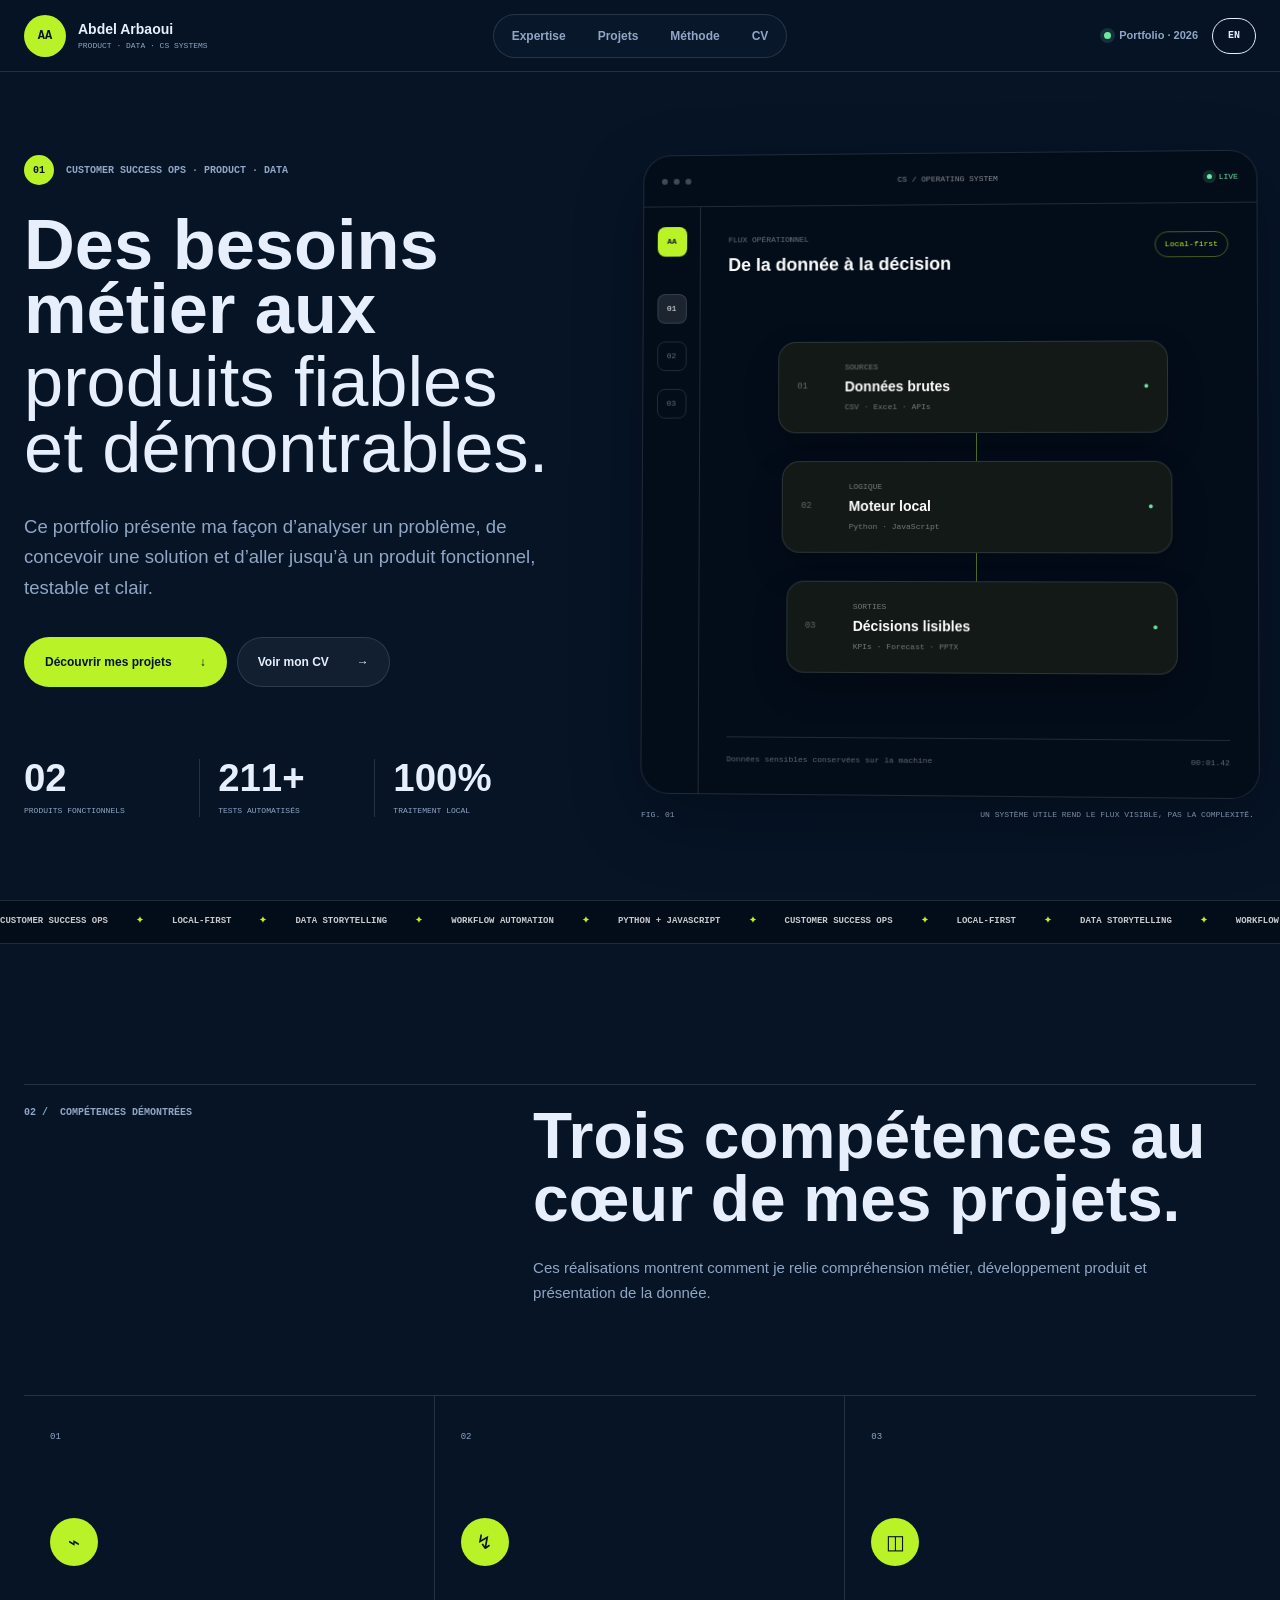
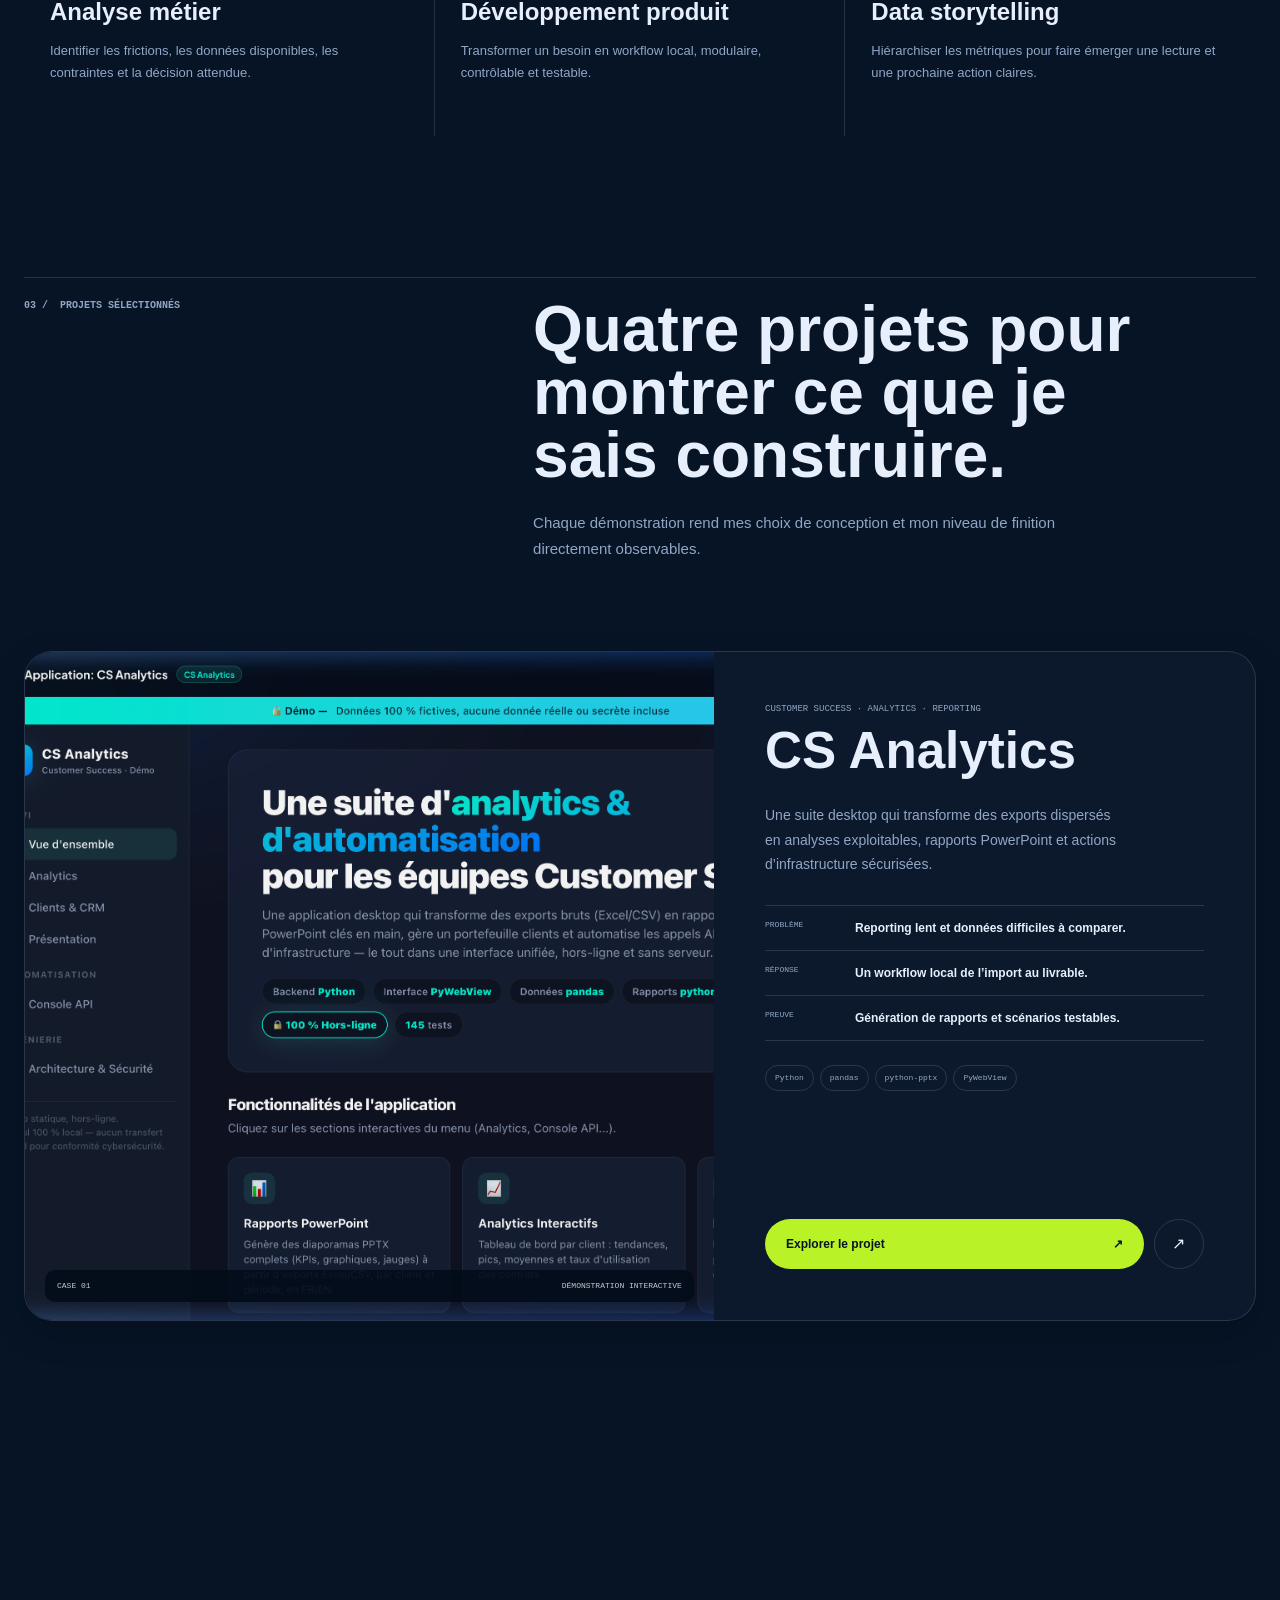
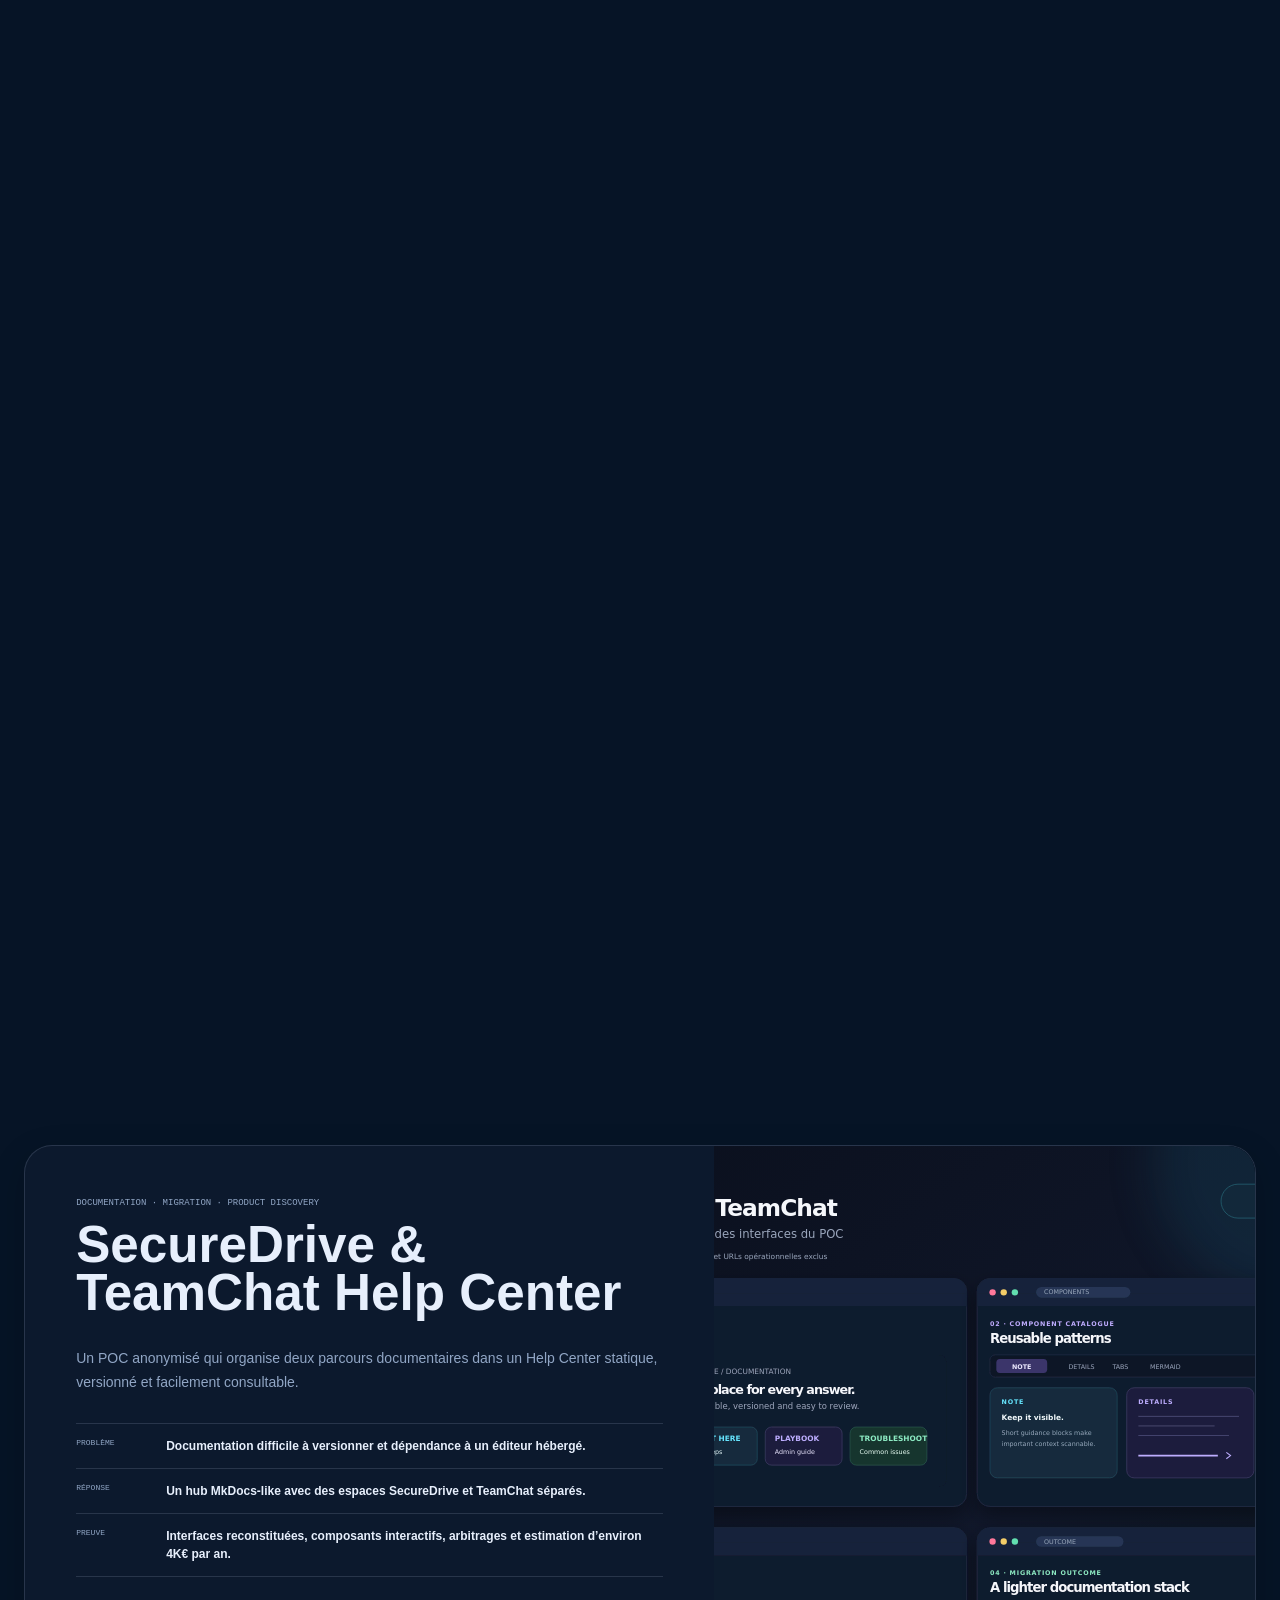
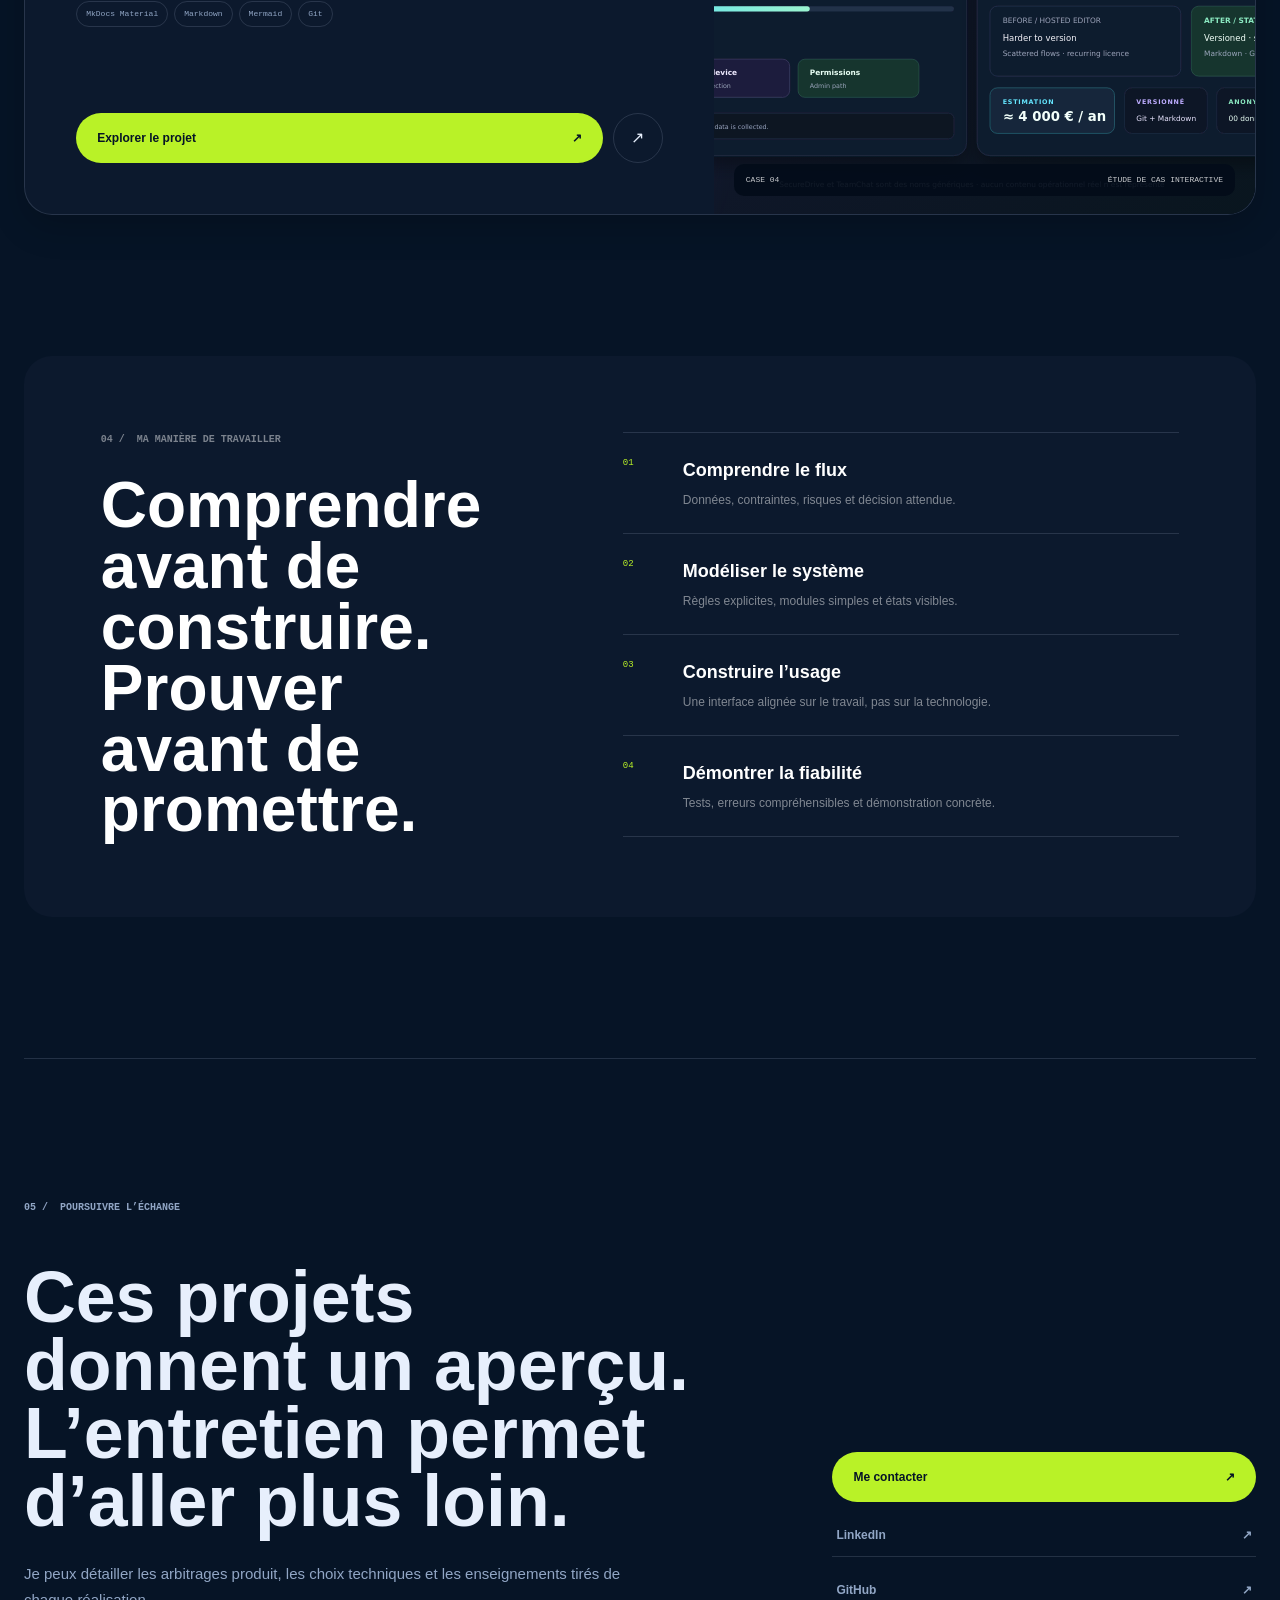
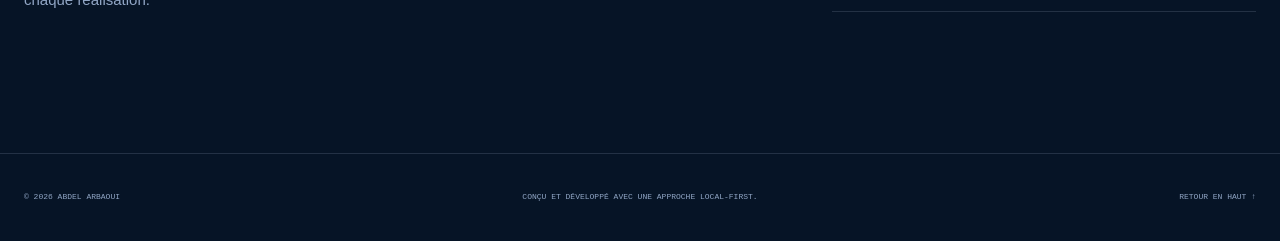
==== commit e664d98d: "Add files via upload" ====
--- a/index.html
+++ b/index.html
@@ -223,7 +223,7 @@
       <header class="section-intro motion-reveal">
         <p class="section-number">03 / <span data-i18n="projects.kicker">Projets sélectionnés</span></p>
         <div>
-          <h2 id="projects-title" class="text-balance" data-i18n="projects.title">Trois projets pour montrer ce que je sais construire.</h2>
+          <h2 id="projects-title" class="text-balance" data-i18n="projects.title">Quatre projets pour montrer ce que je sais construire.</h2>
           <p class="text-pretty" data-i18n="projects.intro">Chaque démonstration rend mes choix de conception et mon niveau de finition directement observables.</p>
         </div>
       </header>
@@ -366,10 +366,56 @@
             </div>
           </div>
         </article>
+
+        <article class="project-card project-card-reverse motion-reveal motion-project-card">
+          <figure class="project-visual">
+            <img src="assets/help_center_migration.svg" alt="Aperçu du Help Center SecureDrive et TeamChat" data-i18n-alt="projects.helpAlt">
+            <figcaption>
+              <span>CASE 04</span>
+              <span data-i18n="projects.caseStudy">Étude de cas interactive</span>
+            </figcaption>
+          </figure>
+          <div class="project-body">
+            <div class="project-heading">
+              <p data-i18n="projects.helpType">Documentation · Migration · Product Discovery</p>
+              <h3>SecureDrive &amp; TeamChat Help Center</h3>
+            </div>
+            <p class="project-summary text-pretty" data-i18n="projects.helpSummary">
+              Un POC anonymisé qui organise deux parcours documentaires dans un Help Center statique, versionné et facilement consultable.
+            </p>
+            <dl class="project-evidence">
+              <div>
+                <dt data-i18n="projects.problem">Problème</dt>
+                <dd data-i18n="projects.helpProblem">Documentation difficile à versionner et dépendance à un éditeur hébergé.</dd>
+              </div>
+              <div>
+                <dt data-i18n="projects.answer">Réponse</dt>
+                <dd data-i18n="projects.helpAnswer">Un hub MkDocs-like avec des espaces SecureDrive et TeamChat séparés.</dd>
+              </div>
+              <div>
+                <dt data-i18n="projects.proof">Preuve</dt>
+                <dd data-i18n="projects.helpProof">Interfaces reconstituées, composants interactifs, arbitrages et estimation d’environ 4K€ par an.</dd>
+              </div>
+            </dl>
+            <ul class="tech-list" aria-label="Technologies utilisées">
+              <li>MkDocs Material</li>
+              <li>Markdown</li>
+              <li>Mermaid</li>
+              <li>Git</li>
+            </ul>
+            <div class="project-actions">
+              <button class="button button-dark" type="button" data-open-project="help">
+                <span data-i18n="projects.open">Explorer le projet</span>
+                <span aria-hidden="true">↗</span>
+              </button>
+              <button class="icon-button" type="button" data-open-external="help" aria-label="Ouvrir le Help Center dans un nouvel onglet" data-i18n-aria="a11y.helpExternal">↗</button>
+            </div>
+          </div>
+        </article>
       </div>
-    </section>
-
-    <section class="method section-shell" id="method" aria-labelledby="method-title">
+    </section>
+
+    <section class="method section-shell" id="method" aria-labelledby="method-title">
       <div class="method-panel">
         <header class="motion-reveal">
           <p class="section-number section-number-dark">04 / <span data-i18n="method.kicker">Ma manière de travailler</span></p>
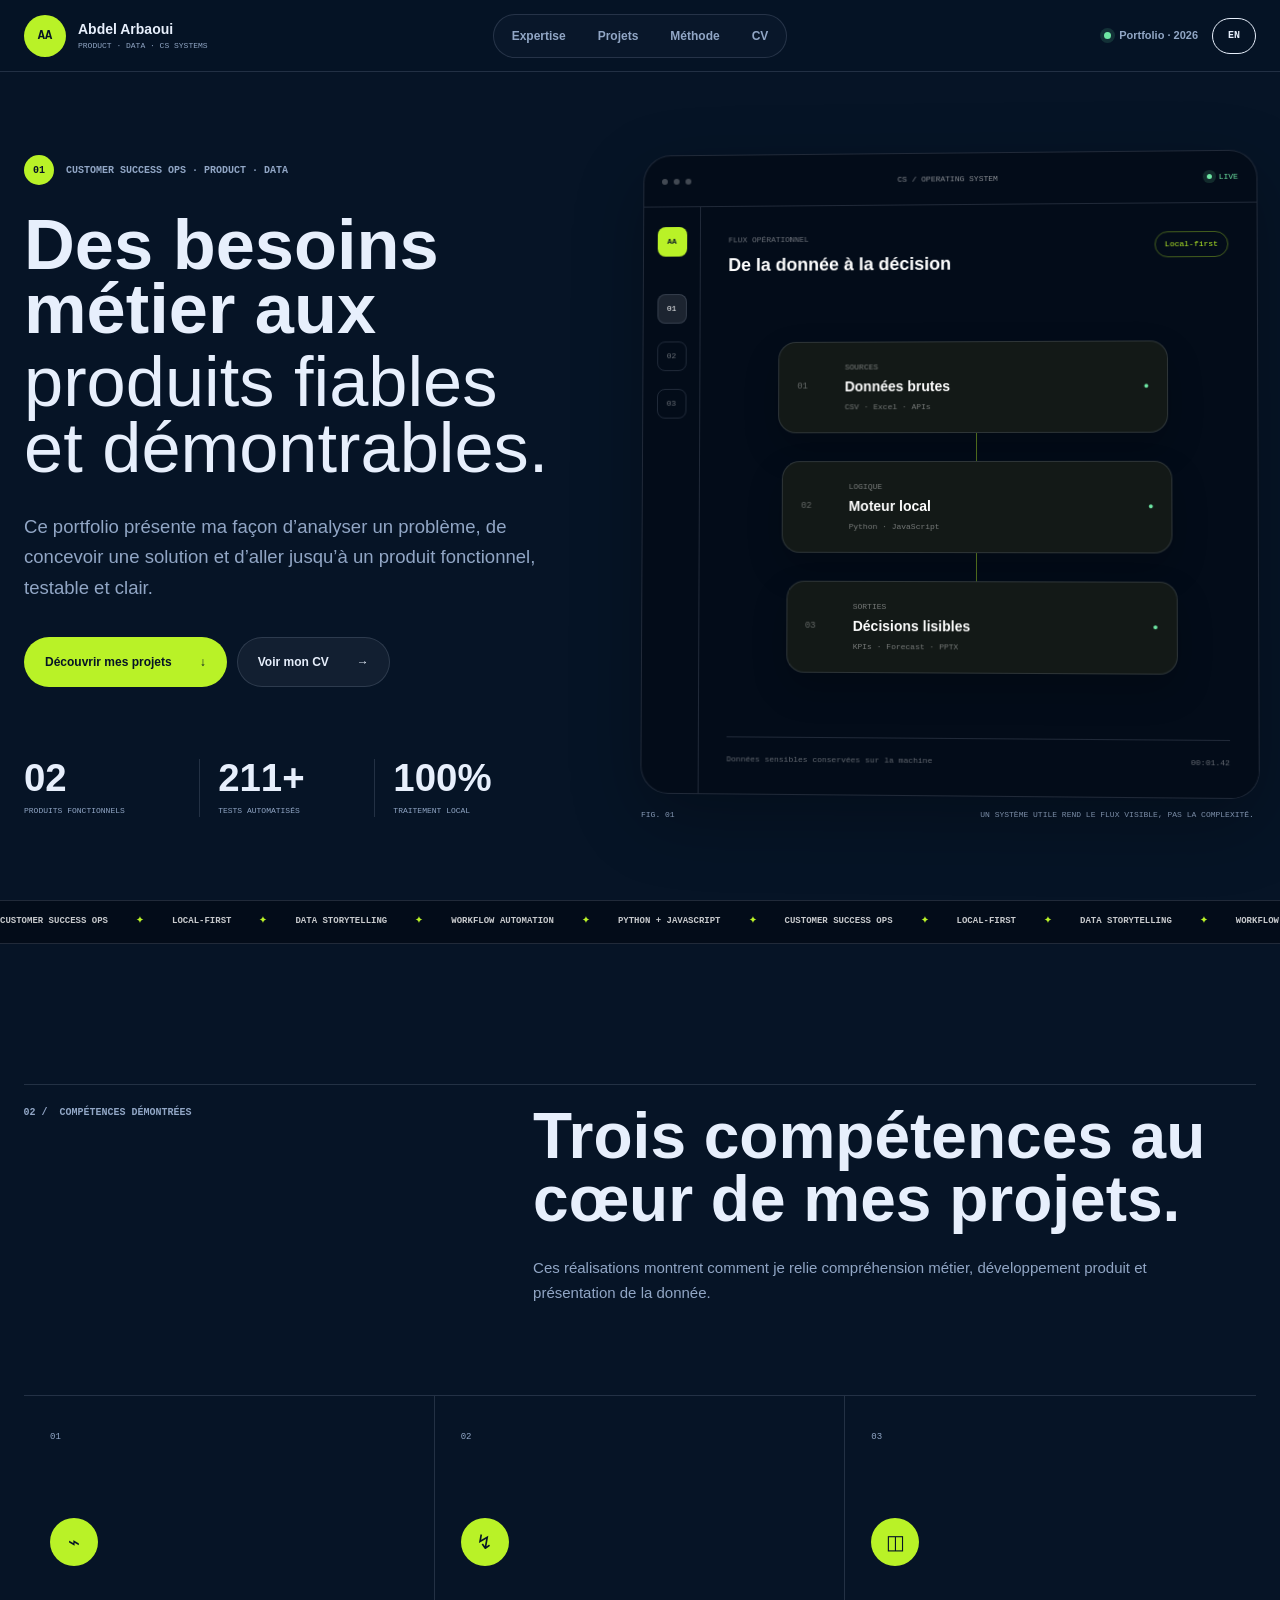
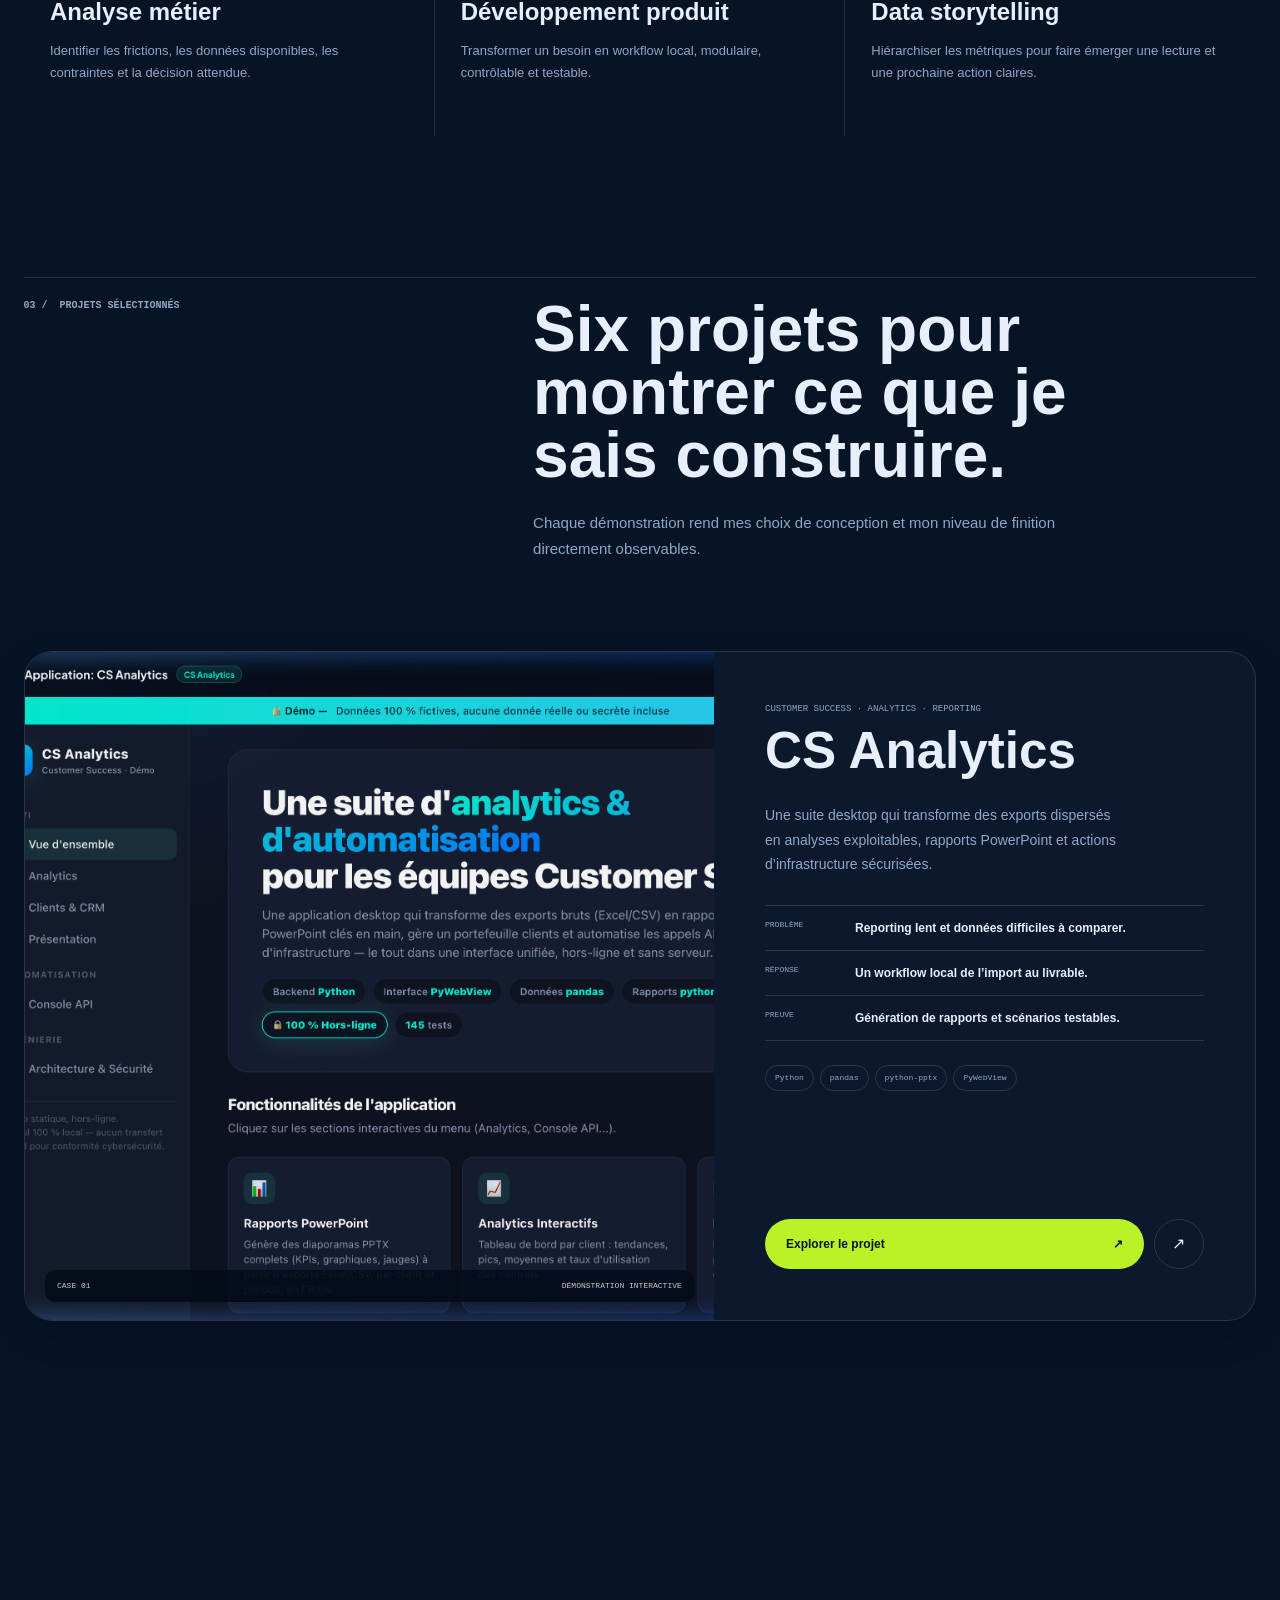
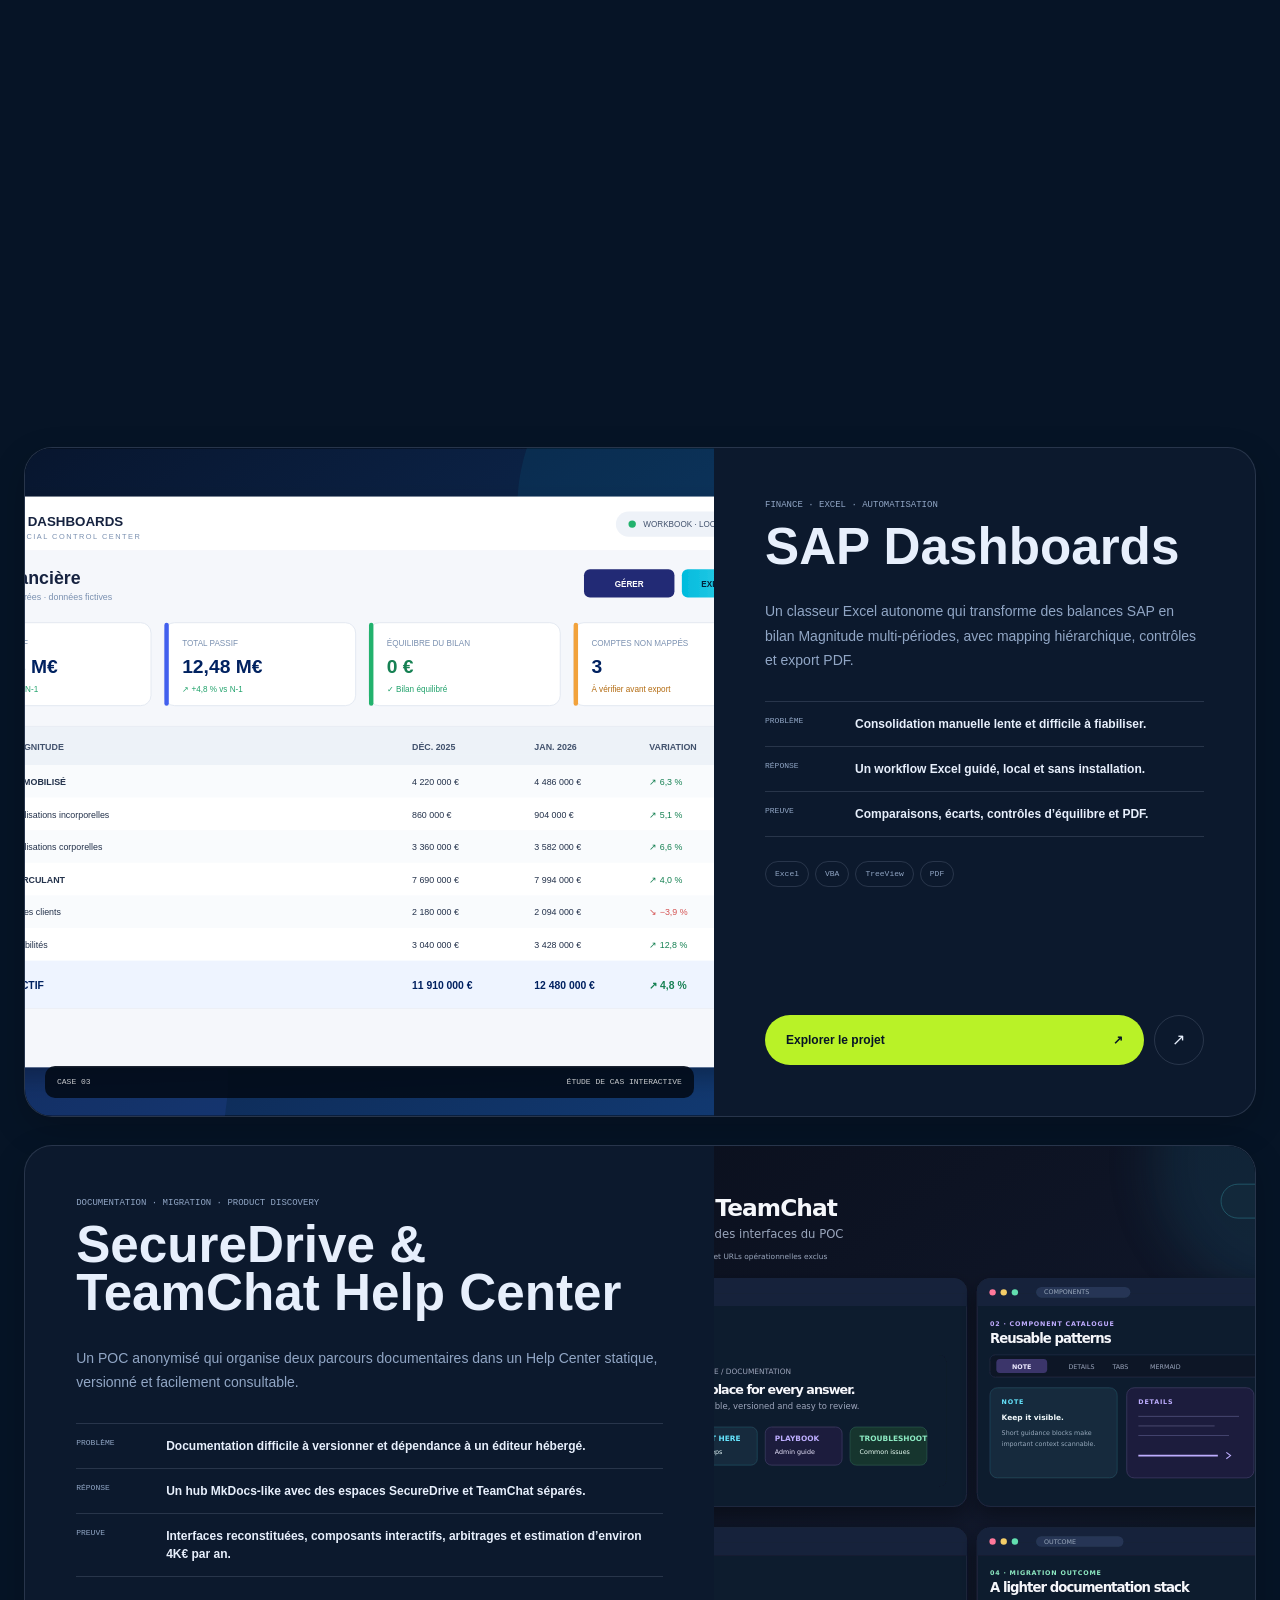
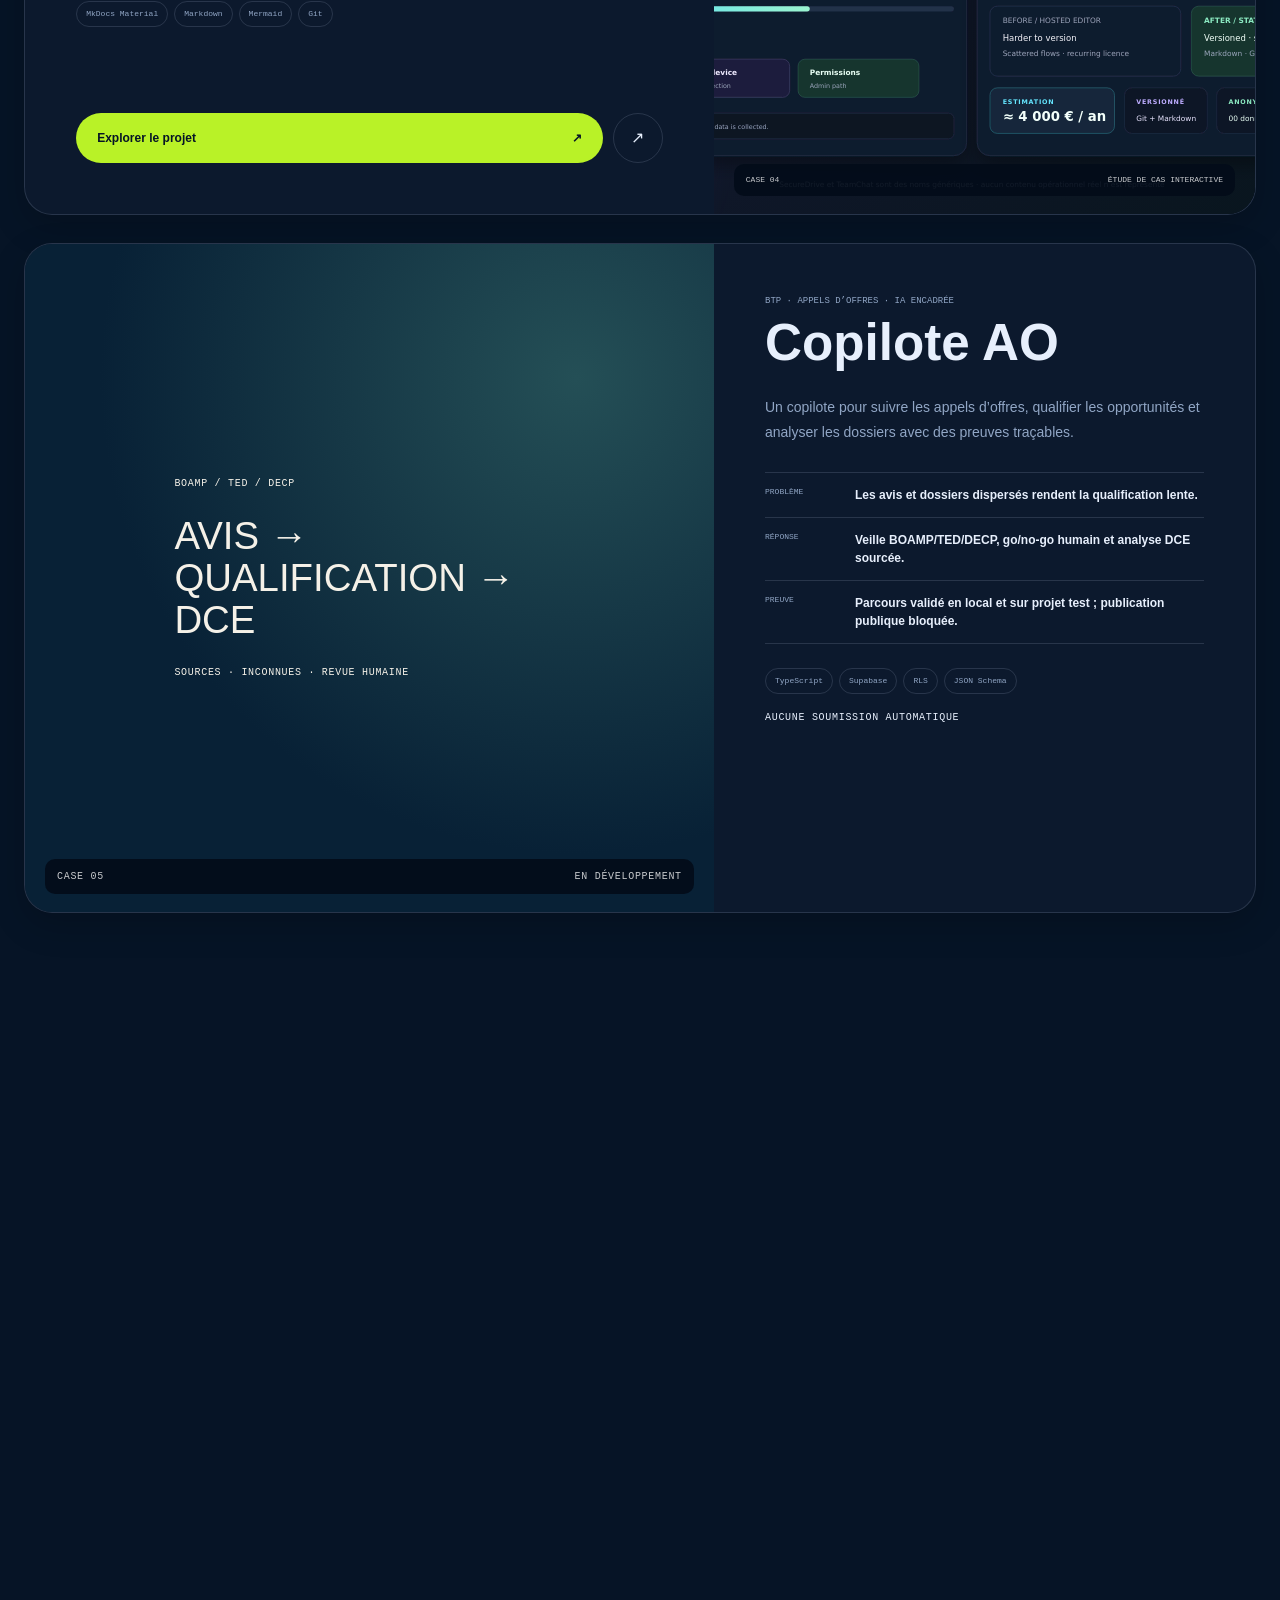
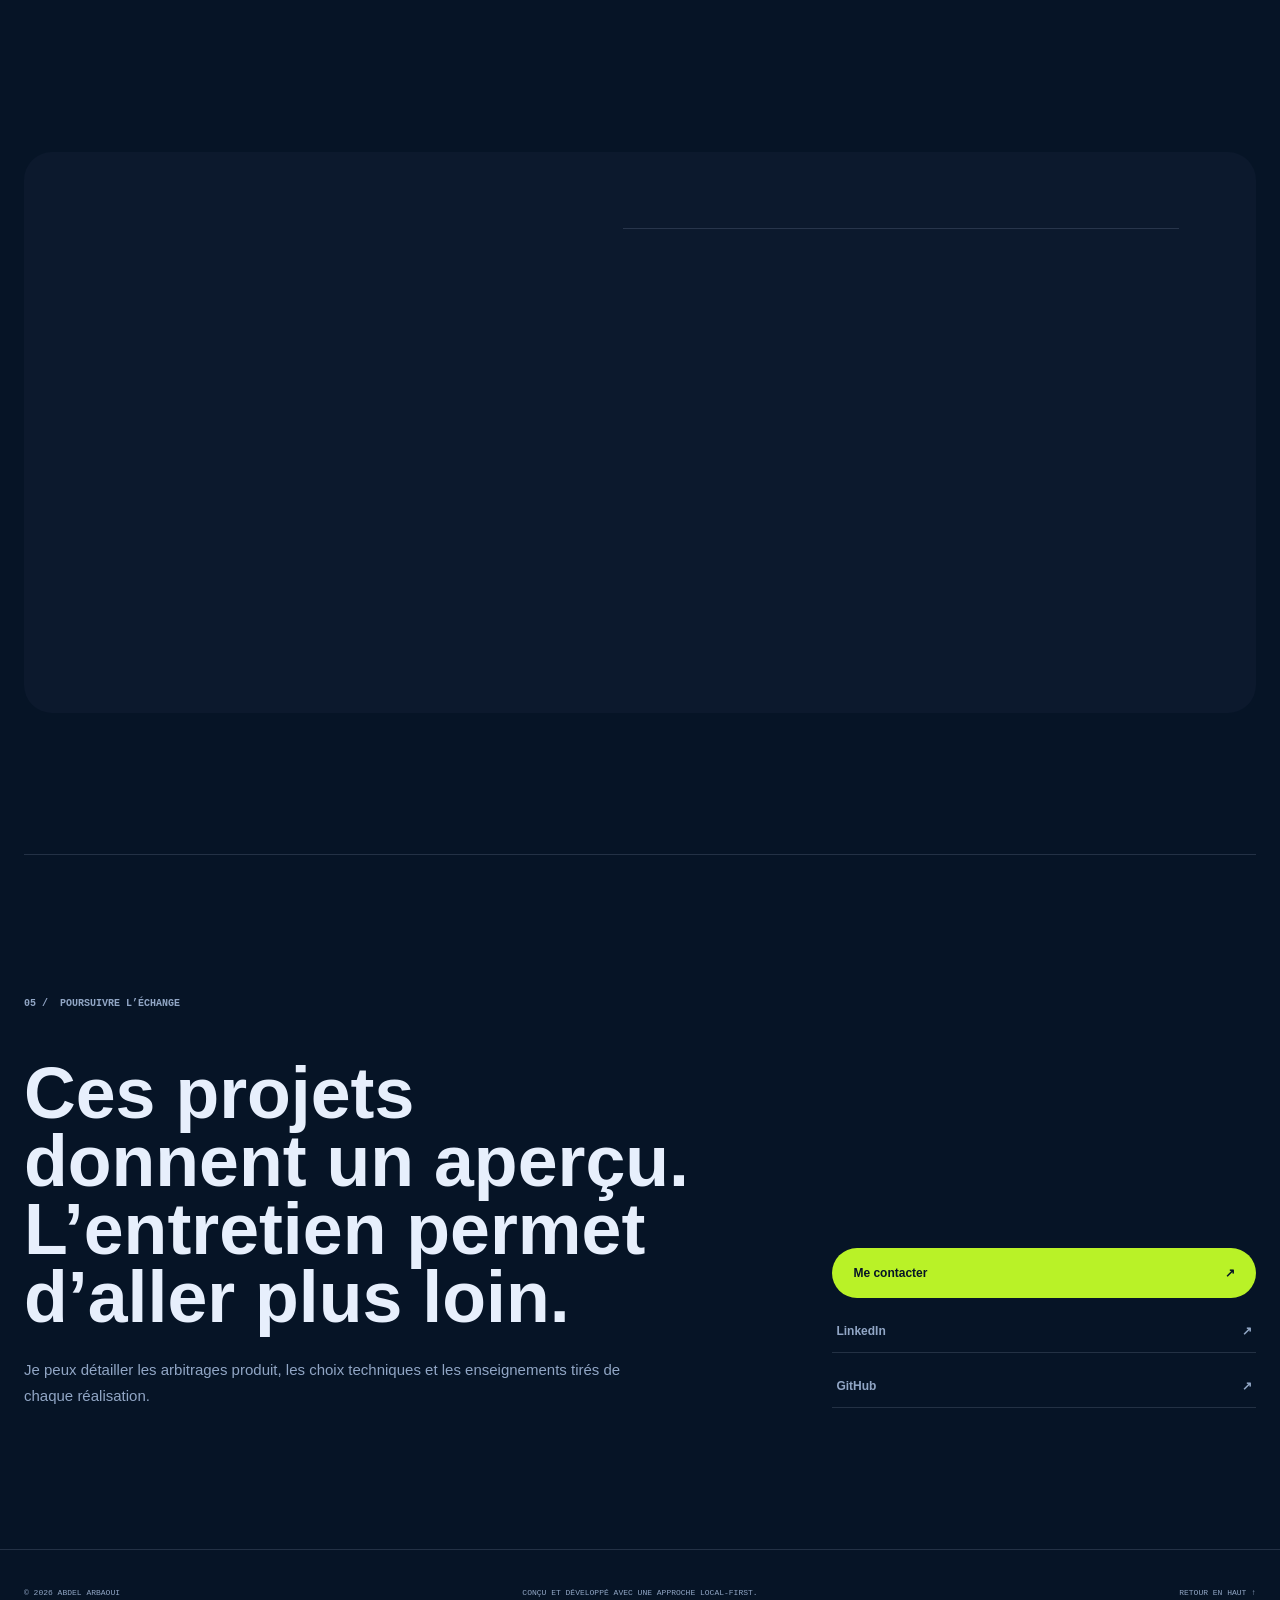
==== commit 0035bff2: "Update bilingual CVs and add BTP and Candidate projects" ====
--- a/index.html
+++ b/index.html
@@ -1,323 +1,323 @@
-<!doctype html>
-<html lang="fr">
-<head>
-  <meta charset="utf-8">
-  <meta name="viewport" content="width=device-width, initial-scale=1">
-  <meta name="theme-color" content="#0b0f0d">
-  <meta name="description" content="Portfolio d’Abdel Arbaoui — projets, compétences et méthode de travail en Product, Data et Customer Success Operations.">
-  <title>Abdel Arbaoui — Product &amp; Customer Success Systems</title>
-  <link rel="stylesheet" href="styles.css">
-  <script src="app.js" defer></script>
-</head>
-<body>
-  <a class="skip-link" href="#main-content" data-i18n="a11y.skip">Aller au contenu</a>
-
-  <header class="site-header">
-    <a class="brand" href="#top" aria-label="Abdel Arbaoui — Accueil" data-i18n-aria="a11y.home">
-      <span class="brand-mark" aria-hidden="true">AA</span>
-      <span>
-        <strong>Abdel Arbaoui</strong>
-        <small>Product · Data · CS Systems</small>
-      </span>
-    </a>
-
-    <nav class="desktop-nav" aria-label="Navigation principale" data-i18n-aria="a11y.navigation">
-      <a href="#expertise" data-i18n="nav.expertise">Expertise</a>
-      <a href="#projects" data-i18n="nav.projects">Projets</a>
-      <a href="#method" data-i18n="nav.method">Méthode</a>
-      <a href="cv.html" data-i18n="nav.cv">CV</a>
-    </nav>
-
-    <div class="header-actions">
-      <span class="availability">
-        <i aria-hidden="true"></i>
-        <span data-i18n="nav.available">Portfolio · 2026</span>
-      </span>
-      <button class="language-button" type="button" data-language-toggle aria-label="Afficher le site en anglais">
-        EN
-      </button>
-    </div>
-  </header>
-
-  <nav class="mobile-nav" aria-label="Navigation mobile" data-i18n-aria="a11y.mobileNavigation">
-    <a href="cv.html" data-i18n="nav.cv">CV</a>
-    <a href="#projects" data-i18n="nav.projects">Projets</a>
-    <a href="#method" data-i18n="nav.method">Méthode</a>
-    <a href="#contact" data-i18n="nav.contact">Contact</a>
-  </nav>
-
-  <main id="main-content">
-    <section class="hero section-shell" id="top" aria-labelledby="hero-title" data-motion-hero>
-      <div class="hero-copy">
-        <p class="role-label motion-hero-item">
-          <span aria-hidden="true">01</span>
-          <span data-i18n="hero.role">Customer Success Ops · Product · Data</span>
-        </p>
-        <h1 id="hero-title" class="text-balance">
-          <span data-i18n="hero.titleMain">Des besoins métier aux</span>
-          <em data-i18n="hero.titleAccent">produits fiables et démontrables.</em>
-        </h1>
-        <p class="hero-lead text-pretty motion-hero-item" data-i18n="hero.lead">
-          Ce portfolio présente ma façon d’analyser un problème, de concevoir une solution et d’aller jusqu’à un produit fonctionnel, testable et clair.
-        </p>
-
-        <div class="hero-actions motion-hero-item">
-          <a class="button button-primary" href="#projects">
-            <span data-i18n="hero.viewWork">Découvrir mes projets</span>
-            <span aria-hidden="true">↓</span>
-          </a>
-          <a class="button button-secondary" href="cv.html">
-            <span data-i18n="hero.cv">Voir mon CV</span>
-            <span aria-hidden="true">→</span>
-          </a>
-        </div>
-
-        <dl class="proof-strip" aria-label="Indicateurs clés" data-i18n-aria="a11y.proof">
-          <div>
-            <dt class="tabular-nums" data-count="2" data-count-pad="2">02</dt>
-            <dd data-i18n="proof.products">produits fonctionnels</dd>
-          </div>
-          <div>
-            <dt class="tabular-nums" data-count="211" data-count-suffix="+">211+</dt>
-            <dd data-i18n="proof.tests">tests automatisés</dd>
-          </div>
-          <div>
-            <dt class="tabular-nums" data-count="100" data-count-suffix="%">100%</dt>
-            <dd data-i18n="proof.local">traitement local</dd>
-          </div>
-        </dl>
-      </div>
-
-      <div class="hero-system" aria-label="Vue d’un système opérationnel local" data-i18n-aria="a11y.system">
-        <div class="system-window">
-          <header class="system-header">
-            <div>
-              <span class="window-dot"></span>
-              <span class="window-dot"></span>
-              <span class="window-dot"></span>
-            </div>
-            <span class="system-name">CS / OPERATING SYSTEM</span>
-            <span class="live-state"><i aria-hidden="true"></i> LIVE</span>
-          </header>
-
-          <div class="system-body">
-            <div class="system-sidebar" aria-hidden="true">
-              <span class="sidebar-brand">AA</span>
-              <span class="sidebar-item is-active">01</span>
-              <span class="sidebar-item">02</span>
-              <span class="sidebar-item">03</span>
-            </div>
-
-            <div class="system-canvas">
-              <div class="system-topline">
-                <div>
-                  <small data-i18n="system.flowLabel">Flux opérationnel</small>
-                  <strong data-i18n="system.flowTitle">De la donnée à la décision</strong>
-                </div>
-                <span class="local-badge" data-i18n="system.local">Local-first</span>
-              </div>
-
-              <div class="flow-stack">
-                <article class="flow-card flow-source">
-                  <span class="flow-index tabular-nums">01</span>
-                  <div>
-                    <small data-i18n="system.sourceLabel">Sources</small>
-                    <strong data-i18n="system.sourceTitle">Données brutes</strong>
-                    <p>CSV · Excel · APIs</p>
-                  </div>
-                  <span class="flow-state" aria-hidden="true">●</span>
-                </article>
-
-                <span class="flow-line" aria-hidden="true"></span>
-
-                <article class="flow-card flow-engine">
-                  <span class="flow-index tabular-nums">02</span>
-                  <div>
-                    <small data-i18n="system.engineLabel">Logique</small>
-                    <strong data-i18n="system.engineTitle">Moteur local</strong>
-                    <p>Python · JavaScript</p>
-                  </div>
-                  <span class="flow-state" aria-hidden="true">●</span>
-                </article>
-
-                <span class="flow-line" aria-hidden="true"></span>
-
-                <article class="flow-card flow-output">
-                  <span class="flow-index tabular-nums">03</span>
-                  <div>
-                    <small data-i18n="system.outputLabel">Sorties</small>
-                    <strong data-i18n="system.outputTitle">Décisions lisibles</strong>
-                    <p>KPIs · Forecast · PPTX</p>
-                  </div>
-                  <span class="flow-state" aria-hidden="true">●</span>
-                </article>
-              </div>
-
-              <div class="system-note">
-                <span data-i18n="system.note">Données sensibles conservées sur la machine</span>
-                <span class="tabular-nums">00:01.42</span>
-              </div>
-            </div>
-          </div>
-        </div>
-        <p class="visual-caption">
-          <span>FIG. 01</span>
-          <span data-i18n="system.caption">Un système utile rend le flux visible, pas la complexité.</span>
-        </p>
-      </div>
-    </section>
-
-    <section class="signal-strip" aria-label="Compétences principales" data-i18n-aria="a11y.skills">
-      <div class="signal-track">
-        <div class="signal-group">
-          <span>Customer Success Ops</span><i aria-hidden="true">✦</i>
-          <span>Local-first</span><i aria-hidden="true">✦</i>
-          <span>Data storytelling</span><i aria-hidden="true">✦</i>
-          <span>Workflow automation</span><i aria-hidden="true">✦</i>
-          <span>Python + JavaScript</span><i aria-hidden="true">✦</i>
-        </div>
-        <div class="signal-group" aria-hidden="true">
-          <span>Customer Success Ops</span><i>✦</i>
-          <span>Local-first</span><i>✦</i>
-          <span>Data storytelling</span><i>✦</i>
-          <span>Workflow automation</span><i>✦</i>
-          <span>Python + JavaScript</span><i>✦</i>
-        </div>
-      </div>
-    </section>
-
-    <section class="expertise section-shell" id="expertise" aria-labelledby="expertise-title">
-      <header class="section-intro motion-reveal">
-        <p class="section-number">02 / <span data-i18n="expertise.kicker">Compétences démontrées</span></p>
-        <div>
-          <h2 id="expertise-title" class="text-balance" data-i18n="expertise.title">Trois compétences au cœur de mes projets.</h2>
-          <p class="text-pretty" data-i18n="expertise.intro">
-            Ces réalisations montrent comment je relie compréhension métier, développement produit et présentation de la donnée.
-          </p>
-        </div>
-      </header>
-
-      <ol class="expertise-grid">
-        <li class="motion-reveal">
-          <span class="item-index tabular-nums">01</span>
-          <div class="item-icon" aria-hidden="true">⌁</div>
-          <h3 data-i18n="expertise.diagnoseTitle">Analyse métier</h3>
-          <p class="text-pretty" data-i18n="expertise.diagnoseText">Identifier les frictions, les données disponibles, les contraintes et la décision attendue.</p>
-        </li>
-        <li class="motion-reveal">
-          <span class="item-index tabular-nums">02</span>
-          <div class="item-icon" aria-hidden="true">↯</div>
-          <h3 data-i18n="expertise.automateTitle">Développement produit</h3>
-          <p class="text-pretty" data-i18n="expertise.automateText">Transformer un besoin en workflow local, modulaire, contrôlable et testable.</p>
-        </li>
-        <li class="motion-reveal">
-          <span class="item-index tabular-nums">03</span>
-          <div class="item-icon" aria-hidden="true">◫</div>
-          <h3 data-i18n="expertise.explainTitle">Data storytelling</h3>
-          <p class="text-pretty" data-i18n="expertise.explainText">Hiérarchiser les métriques pour faire émerger une lecture et une prochaine action claires.</p>
-        </li>
-      </ol>
-    </section>
-
-    <section class="projects section-shell" id="projects" aria-labelledby="projects-title">
-      <header class="section-intro motion-reveal">
-        <p class="section-number">03 / <span data-i18n="projects.kicker">Projets sélectionnés</span></p>
-        <div>
-          <h2 id="projects-title" class="text-balance" data-i18n="projects.title">Quatre projets pour montrer ce que je sais construire.</h2>
-          <p class="text-pretty" data-i18n="projects.intro">Chaque démonstration rend mes choix de conception et mon niveau de finition directement observables.</p>
-        </div>
-      </header>
-
-      <div class="project-list">
-        <article class="project-card motion-reveal motion-project-card">
-          <figure class="project-visual">
-            <img src="assets/cs_analytics.png" alt="Aperçu de CS Analytics" data-i18n-alt="projects.csAlt">
-            <figcaption>
-              <span>CASE 01</span>
-              <span data-i18n="projects.demo">Démonstration interactive</span>
-            </figcaption>
-          </figure>
-          <div class="project-body">
-            <div class="project-heading">
-              <p data-i18n="projects.csType">Customer Success · Analytics · Reporting</p>
-              <h3>CS Analytics</h3>
-            </div>
-            <p class="project-summary text-pretty" data-i18n="projects.csSummary">
-              Une suite desktop qui transforme des exports dispersés en analyses exploitables, rapports PowerPoint et actions d’infrastructure sécurisées.
-            </p>
-            <dl class="project-evidence">
-              <div>
-                <dt data-i18n="projects.problem">Problème</dt>
-                <dd data-i18n="projects.csProblem">Reporting lent et données difficiles à comparer.</dd>
-              </div>
-              <div>
-                <dt data-i18n="projects.answer">Réponse</dt>
-                <dd data-i18n="projects.csAnswer">Un workflow local de l’import au livrable.</dd>
-              </div>
-              <div>
-                <dt data-i18n="projects.proof">Preuve</dt>
-                <dd data-i18n="projects.csProof">Génération de rapports et scénarios testables.</dd>
-              </div>
-            </dl>
-            <ul class="tech-list" aria-label="Technologies">
-              <li>Python</li>
-              <li>pandas</li>
-              <li>python-pptx</li>
-              <li>PyWebView</li>
-            </ul>
-            <div class="project-actions">
-              <button class="button button-dark" type="button" data-open-project="cs">
-                <span data-i18n="projects.open">Explorer le projet</span>
-                <span aria-hidden="true">↗</span>
-              </button>
-              <button class="icon-button" type="button" data-open-external="cs" aria-label="Ouvrir CS Analytics dans un nouvel onglet" data-i18n-aria="a11y.csExternal">↗</button>
-            </div>
-          </div>
-        </article>
-
+<!doctype html>
+<html lang="fr">
+<head>
+  <meta charset="utf-8">
+  <meta name="viewport" content="width=device-width, initial-scale=1">
+  <meta name="theme-color" content="#0b0f0d">
+  <meta name="description" content="Portfolio d’Abdel Arbaoui — projets, compétences et méthode de travail en Product, Data et Customer Success Operations.">
+  <title>Abdel Arbaoui — Product &amp; Customer Success Systems</title>
+  <link rel="stylesheet" href="styles.css">
+  <script src="app.js" defer></script>
+</head>
+<body>
+  <a class="skip-link" href="#main-content" data-i18n="a11y.skip">Aller au contenu</a>
+
+  <header class="site-header">
+    <a class="brand" href="#top" aria-label="Abdel Arbaoui — Accueil" data-i18n-aria="a11y.home">
+      <span class="brand-mark" aria-hidden="true">AA</span>
+      <span>
+        <strong>Abdel Arbaoui</strong>
+        <small>Product · Data · CS Systems</small>
+      </span>
+    </a>
+
+    <nav class="desktop-nav" aria-label="Navigation principale" data-i18n-aria="a11y.navigation">
+      <a href="#expertise" data-i18n="nav.expertise">Expertise</a>
+      <a href="#projects" data-i18n="nav.projects">Projets</a>
+      <a href="#method" data-i18n="nav.method">Méthode</a>
+      <a href="cv.html" data-i18n="nav.cv">CV</a>
+    </nav>
+
+    <div class="header-actions">
+      <span class="availability">
+        <i aria-hidden="true"></i>
+        <span data-i18n="nav.available">Portfolio · 2026</span>
+      </span>
+      <button class="language-button" type="button" data-language-toggle aria-label="Afficher le site en anglais">
+        EN
+      </button>
+    </div>
+  </header>
+
+  <nav class="mobile-nav" aria-label="Navigation mobile" data-i18n-aria="a11y.mobileNavigation">
+    <a href="cv.html" data-i18n="nav.cv">CV</a>
+    <a href="#projects" data-i18n="nav.projects">Projets</a>
+    <a href="#method" data-i18n="nav.method">Méthode</a>
+    <a href="#contact" data-i18n="nav.contact">Contact</a>
+  </nav>
+
+  <main id="main-content">
+    <section class="hero section-shell" id="top" aria-labelledby="hero-title" data-motion-hero>
+      <div class="hero-copy">
+        <p class="role-label motion-hero-item">
+          <span aria-hidden="true">01</span>
+          <span data-i18n="hero.role">Customer Success Ops · Product · Data</span>
+        </p>
+        <h1 id="hero-title" class="text-balance">
+          <span data-i18n="hero.titleMain">Des besoins métier aux</span>
+          <em data-i18n="hero.titleAccent">produits fiables et démontrables.</em>
+        </h1>
+        <p class="hero-lead text-pretty motion-hero-item" data-i18n="hero.lead">
+          Ce portfolio présente ma façon d’analyser un problème, de concevoir une solution et d’aller jusqu’à un produit fonctionnel, testable et clair.
+        </p>
+
+        <div class="hero-actions motion-hero-item">
+          <a class="button button-primary" href="#projects">
+            <span data-i18n="hero.viewWork">Découvrir mes projets</span>
+            <span aria-hidden="true">↓</span>
+          </a>
+          <a class="button button-secondary" href="cv.html">
+            <span data-i18n="hero.cv">Voir mon CV</span>
+            <span aria-hidden="true">→</span>
+          </a>
+        </div>
+
+        <dl class="proof-strip" aria-label="Indicateurs clés" data-i18n-aria="a11y.proof">
+          <div>
+            <dt class="tabular-nums" data-count="2" data-count-pad="2">02</dt>
+            <dd data-i18n="proof.products">produits fonctionnels</dd>
+          </div>
+          <div>
+            <dt class="tabular-nums" data-count="211" data-count-suffix="+">211+</dt>
+            <dd data-i18n="proof.tests">tests automatisés</dd>
+          </div>
+          <div>
+            <dt class="tabular-nums" data-count="100" data-count-suffix="%">100%</dt>
+            <dd data-i18n="proof.local">traitement local</dd>
+          </div>
+        </dl>
+      </div>
+
+      <div class="hero-system" aria-label="Vue d’un système opérationnel local" data-i18n-aria="a11y.system">
+        <div class="system-window">
+          <header class="system-header">
+            <div>
+              <span class="window-dot"></span>
+              <span class="window-dot"></span>
+              <span class="window-dot"></span>
+            </div>
+            <span class="system-name">CS / OPERATING SYSTEM</span>
+            <span class="live-state"><i aria-hidden="true"></i> LIVE</span>
+          </header>
+
+          <div class="system-body">
+            <div class="system-sidebar" aria-hidden="true">
+              <span class="sidebar-brand">AA</span>
+              <span class="sidebar-item is-active">01</span>
+              <span class="sidebar-item">02</span>
+              <span class="sidebar-item">03</span>
+            </div>
+
+            <div class="system-canvas">
+              <div class="system-topline">
+                <div>
+                  <small data-i18n="system.flowLabel">Flux opérationnel</small>
+                  <strong data-i18n="system.flowTitle">De la donnée à la décision</strong>
+                </div>
+                <span class="local-badge" data-i18n="system.local">Local-first</span>
+              </div>
+
+              <div class="flow-stack">
+                <article class="flow-card flow-source">
+                  <span class="flow-index tabular-nums">01</span>
+                  <div>
+                    <small data-i18n="system.sourceLabel">Sources</small>
+                    <strong data-i18n="system.sourceTitle">Données brutes</strong>
+                    <p>CSV · Excel · APIs</p>
+                  </div>
+                  <span class="flow-state" aria-hidden="true">●</span>
+                </article>
+
+                <span class="flow-line" aria-hidden="true"></span>
+
+                <article class="flow-card flow-engine">
+                  <span class="flow-index tabular-nums">02</span>
+                  <div>
+                    <small data-i18n="system.engineLabel">Logique</small>
+                    <strong data-i18n="system.engineTitle">Moteur local</strong>
+                    <p>Python · JavaScript</p>
+                  </div>
+                  <span class="flow-state" aria-hidden="true">●</span>
+                </article>
+
+                <span class="flow-line" aria-hidden="true"></span>
+
+                <article class="flow-card flow-output">
+                  <span class="flow-index tabular-nums">03</span>
+                  <div>
+                    <small data-i18n="system.outputLabel">Sorties</small>
+                    <strong data-i18n="system.outputTitle">Décisions lisibles</strong>
+                    <p>KPIs · Forecast · PPTX</p>
+                  </div>
+                  <span class="flow-state" aria-hidden="true">●</span>
+                </article>
+              </div>
+
+              <div class="system-note">
+                <span data-i18n="system.note">Données sensibles conservées sur la machine</span>
+                <span class="tabular-nums">00:01.42</span>
+              </div>
+            </div>
+          </div>
+        </div>
+        <p class="visual-caption">
+          <span>FIG. 01</span>
+          <span data-i18n="system.caption">Un système utile rend le flux visible, pas la complexité.</span>
+        </p>
+      </div>
+    </section>
+
+    <section class="signal-strip" aria-label="Compétences principales" data-i18n-aria="a11y.skills">
+      <div class="signal-track">
+        <div class="signal-group">
+          <span>Customer Success Ops</span><i aria-hidden="true">✦</i>
+          <span>Local-first</span><i aria-hidden="true">✦</i>
+          <span>Data storytelling</span><i aria-hidden="true">✦</i>
+          <span>Workflow automation</span><i aria-hidden="true">✦</i>
+          <span>Python + JavaScript</span><i aria-hidden="true">✦</i>
+        </div>
+        <div class="signal-group" aria-hidden="true">
+          <span>Customer Success Ops</span><i>✦</i>
+          <span>Local-first</span><i>✦</i>
+          <span>Data storytelling</span><i>✦</i>
+          <span>Workflow automation</span><i>✦</i>
+          <span>Python + JavaScript</span><i>✦</i>
+        </div>
+      </div>
+    </section>
+
+    <section class="expertise section-shell" id="expertise" aria-labelledby="expertise-title">
+      <header class="section-intro motion-reveal">
+        <p class="section-number">02 / <span data-i18n="expertise.kicker">Compétences démontrées</span></p>
+        <div>
+          <h2 id="expertise-title" class="text-balance" data-i18n="expertise.title">Trois compétences au cœur de mes projets.</h2>
+          <p class="text-pretty" data-i18n="expertise.intro">
+            Ces réalisations montrent comment je relie compréhension métier, développement produit et présentation de la donnée.
+          </p>
+        </div>
+      </header>
+
+      <ol class="expertise-grid">
+        <li class="motion-reveal">
+          <span class="item-index tabular-nums">01</span>
+          <div class="item-icon" aria-hidden="true">⌁</div>
+          <h3 data-i18n="expertise.diagnoseTitle">Analyse métier</h3>
+          <p class="text-pretty" data-i18n="expertise.diagnoseText">Identifier les frictions, les données disponibles, les contraintes et la décision attendue.</p>
+        </li>
+        <li class="motion-reveal">
+          <span class="item-index tabular-nums">02</span>
+          <div class="item-icon" aria-hidden="true">↯</div>
+          <h3 data-i18n="expertise.automateTitle">Développement produit</h3>
+          <p class="text-pretty" data-i18n="expertise.automateText">Transformer un besoin en workflow local, modulaire, contrôlable et testable.</p>
+        </li>
+        <li class="motion-reveal">
+          <span class="item-index tabular-nums">03</span>
+          <div class="item-icon" aria-hidden="true">◫</div>
+          <h3 data-i18n="expertise.explainTitle">Data storytelling</h3>
+          <p class="text-pretty" data-i18n="expertise.explainText">Hiérarchiser les métriques pour faire émerger une lecture et une prochaine action claires.</p>
+        </li>
+      </ol>
+    </section>
+
+    <section class="projects section-shell" id="projects" aria-labelledby="projects-title">
+      <header class="section-intro motion-reveal">
+        <p class="section-number">03 / <span data-i18n="projects.kicker">Projets sélectionnés</span></p>
+        <div>
+          <h2 id="projects-title" class="text-balance" data-i18n="projects.title">Six projets pour montrer ce que je sais construire.</h2>
+          <p class="text-pretty" data-i18n="projects.intro">Chaque démonstration rend mes choix de conception et mon niveau de finition directement observables.</p>
+        </div>
+      </header>
+
+      <div class="project-list">
+        <article class="project-card motion-reveal motion-project-card">
+          <figure class="project-visual">
+            <img src="assets/cs_analytics.png" alt="Aperçu de CS Analytics" data-i18n-alt="projects.csAlt">
+            <figcaption>
+              <span>CASE 01</span>
+              <span data-i18n="projects.demo">Démonstration interactive</span>
+            </figcaption>
+          </figure>
+          <div class="project-body">
+            <div class="project-heading">
+              <p data-i18n="projects.csType">Customer Success · Analytics · Reporting</p>
+              <h3>CS Analytics</h3>
+            </div>
+            <p class="project-summary text-pretty" data-i18n="projects.csSummary">
+              Une suite desktop qui transforme des exports dispersés en analyses exploitables, rapports PowerPoint et actions d’infrastructure sécurisées.
+            </p>
+            <dl class="project-evidence">
+              <div>
+                <dt data-i18n="projects.problem">Problème</dt>
+                <dd data-i18n="projects.csProblem">Reporting lent et données difficiles à comparer.</dd>
+              </div>
+              <div>
+                <dt data-i18n="projects.answer">Réponse</dt>
+                <dd data-i18n="projects.csAnswer">Un workflow local de l’import au livrable.</dd>
+              </div>
+              <div>
+                <dt data-i18n="projects.proof">Preuve</dt>
+                <dd data-i18n="projects.csProof">Génération de rapports et scénarios testables.</dd>
+              </div>
+            </dl>
+            <ul class="tech-list" aria-label="Technologies">
+              <li>Python</li>
+              <li>pandas</li>
+              <li>python-pptx</li>
+              <li>PyWebView</li>
+            </ul>
+            <div class="project-actions">
+              <button class="button button-dark" type="button" data-open-project="cs">
+                <span data-i18n="projects.open">Explorer le projet</span>
+                <span aria-hidden="true">↗</span>
+              </button>
+              <button class="icon-button" type="button" data-open-external="cs" aria-label="Ouvrir CS Analytics dans un nouvel onglet" data-i18n-aria="a11y.csExternal">↗</button>
+            </div>
+          </div>
+        </article>
+
         <article class="project-card project-card-reverse motion-reveal motion-project-card">
-          <figure class="project-visual">
-            <img src="assets/money_tracker.png" alt="Aperçu de Money Tracker" data-i18n-alt="projects.moneyAlt">
-            <figcaption>
-              <span>CASE 02</span>
-              <span data-i18n="projects.demo">Démonstration interactive</span>
-            </figcaption>
-          </figure>
-          <div class="project-body">
-            <div class="project-heading">
-              <p data-i18n="projects.moneyType">Finance personnelle · Local-first</p>
-              <h3>Money Tracker</h3>
-            </div>
-            <p class="project-summary text-pretty" data-i18n="projects.moneySummary">
-              Un cockpit financier hors-ligne pour suivre comptes, investissements, abonnements et scénarios d’intérêts composés sans exposer de données personnelles.
-            </p>
-            <dl class="project-evidence">
-              <div>
-                <dt data-i18n="projects.problem">Problème</dt>
-                <dd data-i18n="projects.moneyProblem">Vision fragmentée des finances personnelles.</dd>
-              </div>
-              <div>
-                <dt data-i18n="projects.answer">Réponse</dt>
-                <dd data-i18n="projects.moneyAnswer">Un tableau de bord privé, cohérent et hors-ligne.</dd>
-              </div>
-              <div>
-                <dt data-i18n="projects.proof">Preuve</dt>
-                <dd data-i18n="projects.moneyProof">Données persistées localement et projections simulables.</dd>
-              </div>
-            </dl>
-            <ul class="tech-list" aria-label="Technologies">
-              <li>JavaScript</li>
-              <li>Chart.js</li>
-              <li>LocalStorage</li>
-              <li>FastAPI mock</li>
-            </ul>
-            <div class="project-actions">
-              <button class="button button-dark" type="button" data-open-project="money">
-                <span data-i18n="projects.open">Explorer le projet</span>
-                <span aria-hidden="true">↗</span>
-              </button>
-              <button class="icon-button" type="button" data-open-external="money" aria-label="Ouvrir Money Tracker dans un nouvel onglet" data-i18n-aria="a11y.moneyExternal">↗</button>
-            </div>
+          <figure class="project-visual">
+            <img src="assets/money_tracker.png" alt="Aperçu de Money Tracker" data-i18n-alt="projects.moneyAlt">
+            <figcaption>
+              <span>CASE 02</span>
+              <span data-i18n="projects.demo">Démonstration interactive</span>
+            </figcaption>
+          </figure>
+          <div class="project-body">
+            <div class="project-heading">
+              <p data-i18n="projects.moneyType">Finance personnelle · Local-first</p>
+              <h3>Money Tracker</h3>
+            </div>
+            <p class="project-summary text-pretty" data-i18n="projects.moneySummary">
+              Un cockpit financier hors-ligne pour suivre comptes, investissements, abonnements et scénarios d’intérêts composés sans exposer de données personnelles.
+            </p>
+            <dl class="project-evidence">
+              <div>
+                <dt data-i18n="projects.problem">Problème</dt>
+                <dd data-i18n="projects.moneyProblem">Vision fragmentée des finances personnelles.</dd>
+              </div>
+              <div>
+                <dt data-i18n="projects.answer">Réponse</dt>
+                <dd data-i18n="projects.moneyAnswer">Un tableau de bord privé, cohérent et hors-ligne.</dd>
+              </div>
+              <div>
+                <dt data-i18n="projects.proof">Preuve</dt>
+                <dd data-i18n="projects.moneyProof">Données persistées localement et projections simulables.</dd>
+              </div>
+            </dl>
+            <ul class="tech-list" aria-label="Technologies">
+              <li>JavaScript</li>
+              <li>Chart.js</li>
+              <li>LocalStorage</li>
+              <li>FastAPI mock</li>
+            </ul>
+            <div class="project-actions">
+              <button class="button button-dark" type="button" data-open-project="money">
+                <span data-i18n="projects.open">Explorer le projet</span>
+                <span aria-hidden="true">↗</span>
+              </button>
+              <button class="icon-button" type="button" data-open-external="money" aria-label="Ouvrir Money Tracker dans un nouvel onglet" data-i18n-aria="a11y.moneyExternal">↗</button>
+            </div>
           </div>
         </article>
 
@@ -412,100 +412,108 @@
             </div>
           </div>
         </article>
+        <article class="project-card motion-reveal motion-project-card" id="project-btp">
+          <figure class="project-visual project-visual-diagram" role="img" aria-label="Schéma du Copilote AO" data-i18n-aria="projects.btpAlt"><div><small>BOAMP / TED / DECP</small><strong>AVIS → QUALIFICATION → DCE</strong><span>SOURCES · INCONNUES · REVUE HUMAINE</span></div><figcaption><span>CASE 05</span><span data-i18n="projects.inDevelopment">En développement</span></figcaption></figure>
+          <div class="project-body"><div class="project-heading"><p data-i18n="projects.btpType">BTP · Appels d’offres · IA encadrée</p><h3>Copilote AO</h3></div><p class="project-summary text-pretty" data-i18n="projects.btpSummary">Un copilote pour suivre les appels d’offres, qualifier les opportunités et analyser les dossiers avec des preuves traçables.</p><dl class="project-evidence"><div><dt data-i18n="projects.problem">Problème</dt><dd data-i18n="projects.btpProblem">Les avis et dossiers dispersés rendent la qualification lente.</dd></div><div><dt data-i18n="projects.answer">Réponse</dt><dd data-i18n="projects.btpAnswer">Veille BOAMP/TED/DECP, go/no-go humain et analyse DCE sourcée.</dd></div><div><dt data-i18n="projects.proof">Preuve</dt><dd data-i18n="projects.btpProof">Parcours validé en local et sur projet test ; publication publique bloquée.</dd></div></dl><ul class="tech-list"><li>TypeScript</li><li>Supabase</li><li>RLS</li><li>JSON Schema</li></ul><p class="project-note" data-i18n="projects.btpStatus">Aucune soumission automatique</p></div>
+        </article>
+        <article class="project-card project-card-reverse motion-reveal motion-project-card" id="project-candidate">
+          <figure class="project-visual project-visual-diagram candidate-diagram" role="img" aria-label="Schéma du cockpit Candidate" data-i18n-aria="projects.candidateAlt"><div><small>OFFRES / CV / ANALYSES</small><strong>VEILLE → PIPELINE → SUIVI</strong><span>APERÇU A4 · CALENDRIER · PROVENANCE</span></div><figcaption><span>CASE 06</span><span data-i18n="projects.localApp">Application locale</span></figcaption></figure>
+          <div class="project-body"><div class="project-heading"><p data-i18n="projects.candidateType">Candidatures · Cockpit local</p><h3>Candidate</h3></div><p class="project-summary text-pretty" data-i18n="projects.candidateSummary">Une application locale pour suivre les offres, les candidatures et les documents sans perdre leur provenance.</p><dl class="project-evidence"><div><dt data-i18n="projects.problem">Problème</dt><dd data-i18n="projects.candidateProblem">Offres, CV et analyses sont répartis dans de nombreux dossiers.</dd></div><div><dt data-i18n="projects.answer">Réponse</dt><dd data-i18n="projects.candidateAnswer">Un cockpit avec pipeline, calendrier, aperçu CV et suivi des demandes.</dd></div><div><dt data-i18n="projects.proof">Preuve</dt><dd data-i18n="projects.candidateProof">Application locale testée ; actions ATS/CV supervisées et désactivées par défaut.</dd></div></dl><ul class="tech-list"><li>Node.js</li><li>JavaScript</li><li>DOCX</li><li>Local</li></ul><p class="project-note" data-i18n="projects.candidateStatus">Aucune candidature automatique</p></div>
+        </article>
       </div>
     </section>
 
     <section class="method section-shell" id="method" aria-labelledby="method-title">
-      <div class="method-panel">
-        <header class="motion-reveal">
-          <p class="section-number section-number-dark">04 / <span data-i18n="method.kicker">Ma manière de travailler</span></p>
-          <h2 id="method-title" class="text-balance" data-i18n="method.title">Comprendre avant de construire. Prouver avant de promettre.</h2>
-        </header>
-        <ol class="method-steps">
-          <li class="motion-reveal">
-            <span class="tabular-nums">01</span>
-            <div>
-              <h3 data-i18n="method.understandTitle">Comprendre le flux</h3>
-              <p data-i18n="method.understandText">Données, contraintes, risques et décision attendue.</p>
-            </div>
-          </li>
-          <li class="motion-reveal">
-            <span class="tabular-nums">02</span>
-            <div>
-              <h3 data-i18n="method.modelTitle">Modéliser le système</h3>
-              <p data-i18n="method.modelText">Règles explicites, modules simples et états visibles.</p>
-            </div>
-          </li>
-          <li class="motion-reveal">
-            <span class="tabular-nums">03</span>
-            <div>
-              <h3 data-i18n="method.buildTitle">Construire l’usage</h3>
-              <p data-i18n="method.buildText">Une interface alignée sur le travail, pas sur la technologie.</p>
-            </div>
-          </li>
-          <li class="motion-reveal">
-            <span class="tabular-nums">04</span>
-            <div>
-              <h3 data-i18n="method.proveTitle">Démontrer la fiabilité</h3>
-              <p data-i18n="method.proveText">Tests, erreurs compréhensibles et démonstration concrète.</p>
-            </div>
-          </li>
-        </ol>
-      </div>
-    </section>
-
-    <section class="contact section-shell" id="contact" aria-labelledby="contact-title">
-      <p class="section-number motion-reveal">05 / <span data-i18n="contact.kicker">Poursuivre l’échange</span></p>
-      <div class="contact-main motion-reveal">
-        <div>
-          <h2 id="contact-title" class="text-balance" data-i18n="contact.title">Ces projets donnent un aperçu. L’entretien permet d’aller plus loin.</h2>
-          <p class="text-pretty" data-i18n="contact.text">Je peux détailler les arbitrages produit, les choix techniques et les enseignements tirés de chaque réalisation.</p>
-        </div>
-        <div class="contact-links">
-          <a class="button button-primary" href="mailto:abdelarbb@gmail.com">
-            <span data-i18n="contact.email">Me contacter</span>
-            <span aria-hidden="true">↗</span>
-          </a>
-          <a href="https://www.linkedin.com/in/abdelkader-arbaoui-423852197/" target="_blank" rel="noreferrer">LinkedIn <span aria-hidden="true">↗</span></a>
-          <a href="https://github.com/AbdelArbaoui" target="_blank" rel="noreferrer">GitHub <span aria-hidden="true">↗</span></a>
-        </div>
-      </div>
-    </section>
-  </main>
-
-  <footer class="site-footer">
-    <span>© <span data-current-year>2026</span> Abdel Arbaoui</span>
-    <span data-i18n="footer.note">Conçu et développé avec une approche local-first.</span>
-    <a href="#top" data-i18n="footer.back">Retour en haut ↑</a>
-  </footer>
-
-  <dialog class="demo-dialog" id="demo-dialog" aria-labelledby="demo-title">
-    <div class="demo-shell">
-      <header class="demo-header">
-        <button class="demo-close" type="button" data-close-project aria-label="Fermer la démonstration" data-i18n-aria="a11y.closeDemo">←</button>
-        <div class="demo-title">
-          <i aria-hidden="true"></i>
-          <div>
-            <strong id="demo-title">CS Analytics</strong>
-            <span data-i18n="demo.live">Démonstration active</span>
-          </div>
-        </div>
-        <div class="demo-actions">
-          <button class="language-button language-button-dark" type="button" data-language-toggle aria-label="Afficher le site en anglais">EN</button>
-          <button class="demo-external" type="button" data-demo-external>
-            <span data-i18n="demo.external">Nouvel onglet</span>
-            <span aria-hidden="true">↗</span>
-          </button>
-        </div>
-      </header>
-      <div class="demo-frame-wrap">
-        <div class="demo-loader" data-demo-loader aria-live="polite">
-          <span aria-hidden="true"></span>
-          <p data-i18n="demo.loading">Chargement de la démonstration…</p>
-        </div>
-        <iframe id="demo-frame" title="Démonstration interactive" data-i18n-title="a11y.demoFrame" src="about:blank"></iframe>
-      </div>
-    </div>
-  </dialog>
-</body>
-</html>
+      <div class="method-panel">
+        <header class="motion-reveal">
+          <p class="section-number section-number-dark">04 / <span data-i18n="method.kicker">Ma manière de travailler</span></p>
+          <h2 id="method-title" class="text-balance" data-i18n="method.title">Comprendre avant de construire. Prouver avant de promettre.</h2>
+        </header>
+        <ol class="method-steps">
+          <li class="motion-reveal">
+            <span class="tabular-nums">01</span>
+            <div>
+              <h3 data-i18n="method.understandTitle">Comprendre le flux</h3>
+              <p data-i18n="method.understandText">Données, contraintes, risques et décision attendue.</p>
+            </div>
+          </li>
+          <li class="motion-reveal">
+            <span class="tabular-nums">02</span>
+            <div>
+              <h3 data-i18n="method.modelTitle">Modéliser le système</h3>
+              <p data-i18n="method.modelText">Règles explicites, modules simples et états visibles.</p>
+            </div>
+          </li>
+          <li class="motion-reveal">
+            <span class="tabular-nums">03</span>
+            <div>
+              <h3 data-i18n="method.buildTitle">Construire l’usage</h3>
+              <p data-i18n="method.buildText">Une interface alignée sur le travail, pas sur la technologie.</p>
+            </div>
+          </li>
+          <li class="motion-reveal">
+            <span class="tabular-nums">04</span>
+            <div>
+              <h3 data-i18n="method.proveTitle">Démontrer la fiabilité</h3>
+              <p data-i18n="method.proveText">Tests, erreurs compréhensibles et démonstration concrète.</p>
+            </div>
+          </li>
+        </ol>
+      </div>
+    </section>
+
+    <section class="contact section-shell" id="contact" aria-labelledby="contact-title">
+      <p class="section-number motion-reveal">05 / <span data-i18n="contact.kicker">Poursuivre l’échange</span></p>
+      <div class="contact-main motion-reveal">
+        <div>
+          <h2 id="contact-title" class="text-balance" data-i18n="contact.title">Ces projets donnent un aperçu. L’entretien permet d’aller plus loin.</h2>
+          <p class="text-pretty" data-i18n="contact.text">Je peux détailler les arbitrages produit, les choix techniques et les enseignements tirés de chaque réalisation.</p>
+        </div>
+        <div class="contact-links">
+          <a class="button button-primary" href="mailto:abdelarbb@gmail.com">
+            <span data-i18n="contact.email">Me contacter</span>
+            <span aria-hidden="true">↗</span>
+          </a>
+          <a href="https://www.linkedin.com/in/abdelkader-arbaoui-423852197/" target="_blank" rel="noreferrer">LinkedIn <span aria-hidden="true">↗</span></a>
+          <a href="https://github.com/AbdelArbaoui" target="_blank" rel="noreferrer">GitHub <span aria-hidden="true">↗</span></a>
+        </div>
+      </div>
+    </section>
+  </main>
+
+  <footer class="site-footer">
+    <span>© <span data-current-year>2026</span> Abdel Arbaoui</span>
+    <span data-i18n="footer.note">Conçu et développé avec une approche local-first.</span>
+    <a href="#top" data-i18n="footer.back">Retour en haut ↑</a>
+  </footer>
+
+  <dialog class="demo-dialog" id="demo-dialog" aria-labelledby="demo-title">
+    <div class="demo-shell">
+      <header class="demo-header">
+        <button class="demo-close" type="button" data-close-project aria-label="Fermer la démonstration" data-i18n-aria="a11y.closeDemo">←</button>
+        <div class="demo-title">
+          <i aria-hidden="true"></i>
+          <div>
+            <strong id="demo-title">CS Analytics</strong>
+            <span data-i18n="demo.live">Démonstration active</span>
+          </div>
+        </div>
+        <div class="demo-actions">
+          <button class="language-button language-button-dark" type="button" data-language-toggle aria-label="Afficher le site en anglais">EN</button>
+          <button class="demo-external" type="button" data-demo-external>
+            <span data-i18n="demo.external">Nouvel onglet</span>
+            <span aria-hidden="true">↗</span>
+          </button>
+        </div>
+      </header>
+      <div class="demo-frame-wrap">
+        <div class="demo-loader" data-demo-loader aria-live="polite">
+          <span aria-hidden="true"></span>
+          <p data-i18n="demo.loading">Chargement de la démonstration…</p>
+        </div>
+        <iframe id="demo-frame" title="Démonstration interactive" data-i18n-title="a11y.demoFrame" src="about:blank"></iframe>
+      </div>
+    </div>
+  </dialog>
+</body>
+</html>
--- a/styles.css
+++ b/styles.css
@@ -1,1665 +1,1672 @@
-:root {
-  --paper: #061426;
-  --paper-strong: #0c192d;
-  --ink: #e7effc;
-  --ink-soft: #91a6c5;
-  --night: #030c19;
-  --night-raised: #0c192d;
-  --night-soft: #12233c;
-  --line: rgba(214, 227, 254, 0.14);
-  --line-dark: rgba(214, 227, 254, 0.14);
-  --accent: #b9f227;
-  --accent-soft: #dbff80;
-  --on-accent: #061426;
-  --success: #6ee7a4;
-  --white: #ffffff;
-  --header-height: 72px;
-  --shell: min(1380px, calc(100vw - 48px));
-  --radius-large: 28px;
-  --radius-medium: 18px;
-  --radius-small: 10px;
-  --shadow: 0 24px 70px rgba(0, 0, 0, 0.28);
-  --font-sans: Inter, "Avenir Next", "Segoe UI", Helvetica, Arial, sans-serif;
-  --font-serif: Iowan Old Style, Baskerville, Georgia, "Times New Roman", serif;
-  --font-mono: "SFMono-Regular", Consolas, "Liberation Mono", monospace;
-  --z-header: 20;
-  --z-nav: 30;
-  --z-dialog: 40;
-  --z-skip: 50;
-}
-
-* {
-  box-sizing: border-box;
-}
-
-html {
-  scroll-behavior: smooth;
-  scroll-padding-top: calc(var(--header-height) + 28px);
-}
-
-body {
-  margin: 0;
-  background: var(--paper);
-  color: var(--ink);
-  font-family: var(--font-sans);
-  font-size: 16px;
-  line-height: 1.5;
-  -webkit-font-smoothing: antialiased;
-}
-
-body:has(.demo-dialog[open]) {
-  overflow: hidden;
-}
-
-button,
-a {
-  color: inherit;
-  font: inherit;
-}
-
-button {
-  border: 0;
-}
-
-a {
-  text-decoration: none;
-}
-
-img {
-  display: block;
-  max-width: 100%;
-}
-
-.text-balance {
-  text-wrap: balance;
-}
-
-.text-pretty {
-  text-wrap: pretty;
-}
-
-.tabular-nums {
-  font-variant-numeric: tabular-nums;
-}
-
-.skip-link {
-  position: fixed;
-  z-index: var(--z-skip);
-  top: 10px;
-  left: 10px;
-  padding: 10px 16px;
-  border-radius: var(--radius-small);
-  background: var(--accent);
-  color: var(--on-accent);
-  font-weight: 800;
-  transform: translateY(-150%);
-  transition: transform 160ms ease-out;
-}
-
-.skip-link:focus {
-  transform: translateY(0);
-}
-
-.site-header {
-  position: sticky;
-  z-index: var(--z-header);
-  top: 0;
-  display: grid;
-  grid-template-columns: minmax(240px, 1fr) auto minmax(240px, 1fr);
-  align-items: center;
-  height: var(--header-height);
-  padding-inline: max(24px, calc((100vw - 1380px) / 2));
-  border-bottom: 1px solid var(--line);
-  background: rgba(6, 20, 38, 0.97);
-}
-
-.brand {
-  display: inline-flex;
-  align-items: center;
-  gap: 12px;
-  width: fit-content;
-}
-
-.brand-mark {
-  display: grid;
-  width: 42px;
-  height: 42px;
-  place-items: center;
-  border-radius: 50%;
-  background: var(--accent);
-  color: var(--on-accent);
-  font-family: var(--font-mono);
-  font-size: 12px;
-  font-weight: 800;
-}
-
-.brand > span:last-child {
-  display: flex;
-  flex-direction: column;
-  line-height: 1.15;
-}
-
-.brand strong {
-  font-size: 14px;
-}
-
-.brand small {
-  margin-top: 4px;
-  color: var(--ink-soft);
-  font-family: var(--font-mono);
-  font-size: 8px;
-  text-transform: uppercase;
-}
-
-.desktop-nav {
-  display: flex;
-  align-items: center;
-  gap: 4px;
-  padding: 4px;
-  border: 1px solid var(--line);
-  border-radius: 999px;
-  background: rgba(12, 25, 45, 0.82);
-}
-
-.desktop-nav a {
-  padding: 8px 14px;
-  border-radius: 999px;
-  color: var(--ink-soft);
-  font-size: 12px;
-  font-weight: 750;
-  transition: background 160ms ease-out, color 160ms ease-out;
-}
-
-.desktop-nav a:hover,
-.desktop-nav a:focus-visible {
-  background: var(--paper-strong);
-  color: var(--ink);
-  outline: none;
-}
-
-.header-actions {
-  display: flex;
-  align-items: center;
-  justify-content: flex-end;
-  gap: 14px;
-}
-
-.availability {
-  display: inline-flex;
-  align-items: center;
-  gap: 8px;
-  color: var(--ink-soft);
-  font-size: 11px;
-  font-weight: 700;
-}
-
-.availability i,
-.live-state i,
-.demo-title i {
-  display: inline-block;
-  width: 7px;
-  height: 7px;
-  border-radius: 50%;
-  background: var(--success);
-  box-shadow: 0 0 0 4px rgba(110, 231, 164, 0.14);
-}
-
-.language-button {
-  min-width: 44px;
-  min-height: 36px;
-  padding-inline: 10px;
-  border: 1px solid var(--ink);
-  border-radius: 999px;
-  background: transparent;
-  font-family: var(--font-mono);
-  font-size: 10px;
-  font-weight: 800;
-  cursor: pointer;
-  transition: background 160ms ease-out, color 160ms ease-out, transform 160ms ease-out;
-}
-
-.language-button:hover,
-.language-button:focus-visible {
-  background: var(--ink);
-  color: var(--on-accent);
-  outline: none;
-  transform: translateY(-1px);
-}
-
-.mobile-nav {
-  display: none;
-}
-
-.section-shell {
-  width: var(--shell);
-  margin-inline: auto;
-}
-
-.hero {
-  display: grid;
-  grid-template-columns: minmax(0, 0.92fr) minmax(500px, 1.08fr);
-  gap: clamp(48px, 7vw, 110px);
-  align-items: center;
-  min-height: calc(100dvh - var(--header-height));
-  padding-block: clamp(56px, 6vw, 92px);
-}
-
-.hero-copy {
-  min-width: 0;
-}
-
-.role-label,
-.section-number {
-  display: flex;
-  align-items: center;
-  gap: 12px;
-  margin: 0;
-  color: var(--ink-soft);
-  font-family: var(--font-mono);
-  font-size: 10px;
-  font-weight: 700;
-  text-transform: uppercase;
-}
-
-.role-label > span:first-child {
-  display: grid;
-  width: 30px;
-  height: 30px;
-  place-items: center;
-  border-radius: 50%;
-  background: var(--accent);
-  color: var(--on-accent);
-}
-
-.hero h1 {
-  max-width: 760px;
-  margin: 28px 0 0;
-  font-size: clamp(3.6rem, 5.5vw, 6.5rem);
-  font-weight: 760;
-  line-height: 0.91;
-}
-
-.hero h1 span,
-.hero h1 em {
-  display: block;
-}
-
-.hero h1 em {
-  margin-top: 8px;
-  font-family: var(--font-sans);
-  font-style: normal;
-  font-weight: 450;
-  line-height: 0.94;
-}
-
-.hero-lead {
-  max-width: 650px;
-  margin: 30px 0 0;
-  color: var(--ink-soft);
-  font-size: clamp(16px, 1.45vw, 20px);
-  line-height: 1.65;
-}
-
-.hero-actions {
-  display: flex;
-  flex-wrap: wrap;
-  gap: 10px;
-  margin-top: 34px;
-}
-
-.button {
-  display: inline-flex;
-  align-items: center;
-  justify-content: space-between;
-  gap: 28px;
-  min-height: 50px;
-  padding-inline: 20px;
-  border: 1px solid transparent;
-  border-radius: 999px;
-  font-size: 12px;
-  font-weight: 800;
-  cursor: pointer;
-  transition: transform 160ms ease-out, background 160ms ease-out, border-color 160ms ease-out;
-}
-
-.button:hover,
-.button:focus-visible {
-  outline: none;
-  transform: translateY(-2px);
-}
-
-.button-primary {
-  background: var(--accent);
-  color: var(--on-accent);
-}
-
-.button-primary:hover,
-.button-primary:focus-visible {
-  background: var(--accent-soft);
-}
-
-.button-secondary {
-  border-color: var(--line);
-  background: rgba(255, 255, 255, 0.05);
-}
-
-.button-secondary:hover,
-.button-secondary:focus-visible {
-  border-color: var(--ink);
-  background: var(--paper-strong);
-}
-
-.button-dark {
-  background: var(--accent);
-  color: var(--on-accent);
-}
-
-.button-dark:hover,
-.button-dark:focus-visible {
-  background: var(--accent-soft);
-}
-
-.proof-strip {
-  display: grid;
-  grid-template-columns: repeat(3, 1fr);
-  max-width: 650px;
-  margin: clamp(52px, 8vh, 84px) 0 0;
-}
-
-.proof-strip div {
-  padding-inline: 18px;
-  border-left: 1px solid var(--line);
-}
-
-.proof-strip div:first-child {
-  padding-left: 0;
-  border-left: 0;
-}
-
-.proof-strip dt {
-  font-size: clamp(26px, 3vw, 40px);
-  font-weight: 750;
-  line-height: 1;
-}
-
-.proof-strip dd {
-  margin: 7px 0 0;
-  color: var(--ink-soft);
-  font-family: var(--font-mono);
-  font-size: 8px;
-  text-transform: uppercase;
-}
-
-.hero-system {
-  position: relative;
-  perspective: 1200px;
-}
-
-.system-window {
-  overflow: hidden;
-  border: 1px solid var(--line-dark);
-  border-radius: var(--radius-large);
-  background: var(--night);
-  box-shadow: var(--shadow);
-  color: var(--white);
-  transform: rotateY(-2deg) rotateX(1deg);
-  transform-origin: center;
-  transition: transform 180ms ease-out;
-}
-
-.hero-system:hover .system-window {
-  transform: rotateY(0) rotateX(0) translateY(-3px);
-}
-
-.system-header {
-  display: grid;
-  grid-template-columns: 1fr auto 1fr;
-  align-items: center;
-  min-height: 52px;
-  padding-inline: 18px;
-  border-bottom: 1px solid var(--line-dark);
-  color: rgba(255, 255, 255, 0.52);
-  font-family: var(--font-mono);
-  font-size: 8px;
-}
-
-.system-header > div {
-  display: flex;
-  gap: 6px;
-}
-
-.window-dot {
-  width: 6px;
-  height: 6px;
-  border-radius: 50%;
-  background: rgba(255, 255, 255, 0.25);
-}
-
-.live-state {
-  display: inline-flex;
-  align-items: center;
-  justify-self: end;
-  gap: 7px;
-  color: var(--success);
-}
-
-.live-state i {
-  width: 5px;
-  height: 5px;
-}
-
-.system-body {
-  display: grid;
-  grid-template-columns: 58px 1fr;
-  min-height: 590px;
-}
-
-.system-sidebar {
-  display: flex;
-  flex-direction: column;
-  align-items: center;
-  gap: 18px;
-  padding-block: 20px;
-  border-right: 1px solid var(--line-dark);
-}
-
-.sidebar-brand,
-.sidebar-item {
-  display: grid;
-  width: 30px;
-  height: 30px;
-  place-items: center;
-  border: 1px solid var(--line-dark);
-  border-radius: 8px;
-  color: rgba(255, 255, 255, 0.4);
-  font-family: var(--font-mono);
-  font-size: 8px;
-}
-
-.sidebar-brand {
-  margin-bottom: 20px;
-  border-color: transparent;
-  background: var(--accent);
-  color: var(--on-accent);
-  font-weight: 900;
-}
-
-.sidebar-item.is-active {
-  background: rgba(255, 255, 255, 0.1);
-  color: var(--white);
-}
-
-.system-canvas {
-  display: flex;
-  min-width: 0;
-  flex-direction: column;
-  padding: 28px;
-  background: var(--night);
-}
-
-.system-topline {
-  display: flex;
-  align-items: flex-start;
-  justify-content: space-between;
-  gap: 20px;
-}
-
-.system-topline small,
-.flow-card small {
-  display: block;
-  color: rgba(255, 255, 255, 0.42);
-  font-family: var(--font-mono);
-  font-size: 8px;
-  text-transform: uppercase;
-}
-
-.system-topline strong {
-  display: block;
-  margin-top: 6px;
-  font-size: 18px;
-}
-
-.local-badge {
-  padding: 6px 9px;
-  border: 1px solid rgba(185, 242, 39, 0.35);
-  border-radius: 999px;
-  color: var(--accent);
-  font-family: var(--font-mono);
-  font-size: 8px;
-}
-
-.flow-stack {
-  display: flex;
-  flex: 1;
-  flex-direction: column;
-  justify-content: center;
-  padding: 30px clamp(10px, 4vw, 56px);
-}
-
-.flow-card {
-  display: grid;
-  grid-template-columns: 36px 1fr auto;
-  gap: 12px;
-  align-items: center;
-  width: min(100%, 390px);
-  min-height: 92px;
-  padding: 16px 18px;
-  border: 1px solid var(--line-dark);
-  border-radius: var(--radius-medium);
-  background: rgba(21, 27, 24, 0.93);
-  box-shadow: 0 16px 36px rgba(0, 0, 0, 0.2);
-}
-
-.flow-card:nth-of-type(1) {
-  align-self: flex-start;
-}
-
-.flow-card:nth-of-type(2) {
-  align-self: center;
-}
-
-.flow-card:nth-of-type(3) {
-  align-self: flex-end;
-}
-
-.flow-index {
-  color: rgba(255, 255, 255, 0.34);
-  font-family: var(--font-mono);
-  font-size: 9px;
-}
-
-.flow-card strong {
-  display: block;
-  margin-top: 3px;
-  font-size: 14px;
-}
-
-.flow-card p {
-  margin: 4px 0 0;
-  color: rgba(255, 255, 255, 0.42);
-  font-family: var(--font-mono);
-  font-size: 8px;
-}
-
-.flow-state {
-  color: var(--success);
-  font-size: 9px;
-}
-
-.flow-line {
-  width: 1px;
-  height: 28px;
-  margin-inline: auto;
-  background: rgba(185, 242, 39, 0.42);
-}
-
-.system-note {
-  display: flex;
-  justify-content: space-between;
-  gap: 20px;
-  padding-top: 16px;
-  border-top: 1px solid var(--line-dark);
-  color: rgba(255, 255, 255, 0.38);
-  font-family: var(--font-mono);
-  font-size: 8px;
-}
-
-.visual-caption {
-  display: flex;
-  justify-content: space-between;
-  gap: 20px;
-  margin: 14px 2px 0;
-  color: var(--ink-soft);
-  font-family: var(--font-mono);
-  font-size: 8px;
-  text-transform: uppercase;
-}
-
-.signal-strip {
-  width: 100%;
-  overflow: hidden;
-  border-block: 1px solid var(--line-dark);
-  background: var(--night);
-  color: rgba(255, 255, 255, 0.78);
-}
-
-.signal-track {
-  display: flex;
-  width: max-content;
-  animation: marquee-right 28s linear infinite;
-  animation-play-state: paused;
-}
-
-.signal-track.is-running {
-  animation-play-state: running;
-}
-
-.signal-group {
-  display: flex;
-  flex: 0 0 auto;
-  align-items: center;
-  gap: 28px;
-  padding: 14px 28px 14px 0;
-  font-family: var(--font-mono);
-  font-size: 9px;
-  font-weight: 700;
-  text-transform: uppercase;
-}
-
-.signal-group i {
-  color: var(--accent);
-  font-style: normal;
-}
-
-.expertise,
-.projects,
-.method,
-.contact {
-  padding-block: clamp(92px, 11vw, 160px);
-}
-
-.section-intro {
-  display: grid;
-  grid-template-columns: minmax(190px, 0.36fr) minmax(0, 0.64fr);
-  gap: clamp(40px, 8vw, 120px);
-  align-items: start;
-  margin-bottom: clamp(52px, 7vw, 90px);
-  padding-top: 20px;
-  border-top: 1px solid var(--line);
-}
-
-.section-intro h2 {
-  max-width: 820px;
-  margin: 0;
-  font-size: clamp(2.6rem, 5vw, 5.7rem);
-  line-height: 0.98;
-}
-
-.section-intro > div > p {
-  max-width: 620px;
-  margin: 24px 0 0;
-  color: var(--ink-soft);
-  font-size: 15px;
-  line-height: 1.7;
-}
-
-.expertise-grid {
-  display: grid;
-  grid-template-columns: repeat(3, 1fr);
-  margin: 0;
-  padding: 0;
-  border-top: 1px solid var(--line);
-  list-style: none;
-}
-
-.expertise-grid li {
-  min-height: 340px;
-  padding: 26px;
-  border-right: 1px solid var(--line);
-}
-
-.expertise-grid li:last-child {
-  border-right: 0;
-}
-
-.item-index {
-  color: var(--ink-soft);
-  font-family: var(--font-mono);
-  font-size: 9px;
-}
-
-.item-icon {
-  display: grid;
-  width: 48px;
-  height: 48px;
-  margin-top: 72px;
-  place-items: center;
-  border-radius: 50%;
-  background: var(--accent);
-  color: var(--on-accent);
-  font-size: 20px;
-}
-
-.expertise-grid h3 {
-  margin: 28px 0 10px;
-  font-size: 24px;
-}
-
-.expertise-grid p {
-  max-width: 350px;
-  margin: 0;
-  color: var(--ink-soft);
-  font-size: 13px;
-  line-height: 1.7;
-}
-
-.projects {
-  padding-top: 0;
-}
-
-.project-list {
-  display: grid;
-  gap: 28px;
-}
-
-.project-card {
-  display: grid;
-  grid-template-columns: minmax(0, 1.12fr) minmax(410px, 0.88fr);
-  min-height: 670px;
-  overflow: hidden;
-  border: 1px solid var(--line);
-  border-radius: var(--radius-large);
-  background: var(--paper-strong);
-  box-shadow: 0 12px 34px rgba(0, 0, 0, 0.18);
-}
-
-.project-card-reverse .project-visual {
-  order: 2;
-}
-
-.project-visual {
-  position: relative;
-  min-height: 520px;
-  margin: 0;
-  overflow: hidden;
-  background: var(--night);
-}
-
-.project-visual img {
-  width: 100%;
-  height: 100%;
-  object-fit: cover;
-  object-position: 53% center;
-  transition: transform 180ms ease-out;
-}
-
-.project-card:hover .project-visual img {
-  transform: scale(1.012);
-}
-
-.project-visual figcaption {
-  position: absolute;
-  right: 20px;
-  bottom: 18px;
-  left: 20px;
-  display: flex;
-  justify-content: space-between;
-  gap: 20px;
-  padding: 10px 12px;
-  border-radius: var(--radius-small);
-  background: rgba(3, 12, 25, 0.9);
-  color: rgba(255, 255, 255, 0.78);
-  font-family: var(--font-mono);
-  font-size: 8px;
-  text-transform: uppercase;
-}
-
-.project-body {
-  display: flex;
-  flex-direction: column;
-  padding: clamp(34px, 4vw, 58px);
-}
-
-.project-heading p {
-  margin: 0 0 10px;
-  color: var(--ink-soft);
-  font-family: var(--font-mono);
-  font-size: 9px;
-  text-transform: uppercase;
-}
-
-.project-heading h3 {
-  margin: 0;
-  font-size: clamp(2.8rem, 4vw, 4.8rem);
-  line-height: 0.95;
-}
-
-.project-summary {
-  margin: 28px 0 0;
-  color: var(--ink-soft);
-  font-size: 14px;
-  line-height: 1.75;
-}
-
-.project-evidence {
-  margin: 28px 0 0;
-  border-top: 1px solid var(--line);
-}
-
-.project-evidence div {
-  display: grid;
-  grid-template-columns: 76px 1fr;
-  gap: 14px;
-  padding-block: 13px;
-  border-bottom: 1px solid var(--line);
-}
-
-.project-evidence dt {
-  color: var(--ink-soft);
-  font-family: var(--font-mono);
-  font-size: 8px;
-  text-transform: uppercase;
-}
-
-.project-evidence dd {
-  margin: 0;
-  font-size: 12px;
-  font-weight: 650;
-}
-
-.tech-list {
-  display: flex;
-  flex-wrap: wrap;
-  gap: 6px;
-  margin: 24px 0 0;
-  padding: 0;
-  list-style: none;
-}
-
-.tech-list li {
-  padding: 6px 9px;
-  border: 1px solid var(--line);
-  border-radius: 999px;
-  color: var(--ink-soft);
-  font-family: var(--font-mono);
-  font-size: 8px;
-}
-
-.project-actions {
-  display: flex;
-  gap: 10px;
-  margin-top: auto;
-  padding-top: 34px;
-}
-
-.project-actions .button {
-  flex: 1;
-}
-
-.icon-button {
-  display: grid;
-  width: 50px;
-  height: 50px;
-  flex: 0 0 auto;
-  place-items: center;
-  border: 1px solid var(--line);
-  border-radius: 50%;
-  background: transparent;
-  cursor: pointer;
-  transition: background 160ms ease-out, transform 160ms ease-out;
-}
-
-.icon-button:hover,
-.icon-button:focus-visible {
-  background: var(--accent);
-  color: var(--on-accent);
-  outline: none;
-  transform: rotate(5deg);
-}
-
-.method {
-  padding-top: 0;
-}
-
-.method-panel {
-  display: grid;
-  grid-template-columns: minmax(0, 0.86fr) minmax(460px, 1.14fr);
-  gap: clamp(50px, 8vw, 120px);
-  padding: clamp(44px, 6vw, 84px);
-  border-radius: var(--radius-large);
-  background: var(--paper-strong);
-  color: var(--white);
-}
-
-.section-number-dark {
-  color: rgba(255, 255, 255, 0.46);
-}
-
-.method h2 {
-  margin: 28px 0 0;
-  font-size: clamp(3rem, 5vw, 6rem);
-  line-height: 0.95;
-}
-
-.method-steps {
-  margin: 0;
-  padding: 0;
-  border-top: 1px solid var(--line-dark);
-  list-style: none;
-}
-
-.method-steps li {
-  display: grid;
-  grid-template-columns: 42px 1fr;
-  gap: 18px;
-  padding-block: 24px;
-  border-bottom: 1px solid var(--line-dark);
-}
-
-.method-steps li > span {
-  color: var(--accent);
-  font-family: var(--font-mono);
-  font-size: 9px;
-}
-
-.method-steps h3 {
-  margin: 0;
-  font-size: 18px;
-}
-
-.method-steps p {
-  margin: 7px 0 0;
-  color: rgba(255, 255, 255, 0.48);
-  font-size: 12px;
-}
-
-.contact {
-  border-top: 1px solid var(--line);
-}
-
-.contact-main {
-  display: grid;
-  grid-template-columns: minmax(0, 1.25fr) minmax(300px, 0.75fr);
-  gap: clamp(50px, 8vw, 120px);
-  align-items: end;
-  margin-top: 48px;
-}
-
-.contact h2 {
-  max-width: 900px;
-  margin: 0;
-  font-size: clamp(3rem, 5.6vw, 6.3rem);
-  line-height: 0.95;
-}
-
-.contact-main p {
-  max-width: 650px;
-  margin: 26px 0 0;
-  color: var(--ink-soft);
-  font-size: 15px;
-  line-height: 1.7;
-}
-
-.contact-links {
-  display: flex;
-  flex-direction: column;
-  gap: 12px;
-}
-
-.contact-links > a:not(.button) {
-  display: flex;
-  justify-content: space-between;
-  padding: 12px 4px;
-  border-bottom: 1px solid var(--line);
-  color: var(--ink-soft);
-  font-size: 12px;
-  font-weight: 750;
-  transition: border-color 160ms ease-out, color 160ms ease-out;
-}
-
-.contact-links > a:not(.button):hover,
-.contact-links > a:not(.button):focus-visible {
-  border-color: var(--ink);
-  color: var(--ink);
-  outline: none;
-}
-
-.site-footer {
-  display: grid;
-  grid-template-columns: repeat(3, 1fr);
-  align-items: center;
-  min-height: 88px;
-  padding-inline: max(24px, calc((100vw - 1380px) / 2));
-  border-top: 1px solid var(--line);
-  color: var(--ink-soft);
-  font-family: var(--font-mono);
-  font-size: 8px;
-  text-transform: uppercase;
-}
-
-.site-footer > span:nth-child(2) {
-  text-align: center;
-}
-
-.site-footer a {
-  justify-self: end;
-}
-
-.demo-dialog {
-  z-index: var(--z-dialog);
-  width: 100vw;
-  max-width: none;
-  height: 100dvh;
-  max-height: none;
-  margin: 0;
-  padding: 0;
-  border: 0;
-  background: var(--night);
-  color: var(--white);
-}
-
-.demo-dialog::backdrop {
-  background: rgba(3, 12, 25, 0.9);
-}
-
-.demo-shell {
-  display: grid;
-  grid-template-rows: 64px minmax(0, 1fr);
-  height: 100dvh;
-}
-
-.demo-header {
-  display: grid;
-  grid-template-columns: 1fr auto 1fr;
-  align-items: center;
-  min-height: 64px;
-  padding-inline: max(14px, env(safe-area-inset-left)) max(14px, env(safe-area-inset-right));
-  border-bottom: 1px solid var(--line-dark);
-  background: var(--night);
-}
-
-.demo-close,
-.demo-external {
-  display: inline-flex;
-  width: fit-content;
-  min-height: 38px;
-  align-items: center;
-  gap: 9px;
-  padding-inline: 13px;
-  border: 1px solid var(--line-dark);
-  border-radius: 999px;
-  background: transparent;
-  color: rgba(255, 255, 255, 0.72);
-  cursor: pointer;
-  transition: background 160ms ease-out, color 160ms ease-out;
-}
-
-.demo-close:hover,
-.demo-close:focus-visible,
-.demo-external:hover,
-.demo-external:focus-visible {
-  background: rgba(255, 255, 255, 0.09);
-  color: var(--white);
-  outline: none;
-}
-
-.demo-title {
-  display: flex;
-  align-items: center;
-  gap: 11px;
-}
-
-.demo-title div {
-  display: flex;
-  flex-direction: column;
-  line-height: 1.15;
-}
-
-.demo-title strong {
-  font-size: 12px;
-}
-
-.demo-title span {
-  margin-top: 4px;
-  color: rgba(255, 255, 255, 0.42);
-  font-family: var(--font-mono);
-  font-size: 7px;
-  text-transform: uppercase;
-}
-
-.demo-actions {
-  display: flex;
-  justify-content: flex-end;
-  gap: 8px;
-}
-
-.language-button-dark {
-  border-color: rgba(255, 255, 255, 0.35);
-  color: var(--white);
-}
-
-.language-button-dark:hover,
-.language-button-dark:focus-visible {
-  background: var(--accent);
-  color: var(--on-accent);
-}
-
-.demo-external {
-  font-size: 10px;
-  font-weight: 750;
-}
-
-.demo-frame-wrap {
-  position: relative;
-  min-height: 0;
-}
-
-.demo-frame-wrap iframe {
-  width: 100%;
-  height: 100%;
-  border: 0;
-  background: #071426;
-}
-
-.demo-loader {
-  position: absolute;
-  z-index: 1;
-  inset: 0;
-  display: grid;
-  place-content: center;
-  gap: 16px;
-  background: var(--night);
-  color: rgba(255, 255, 255, 0.5);
-  text-align: center;
-  transition: opacity 160ms ease-out;
-}
-
-.demo-loader.is-hidden {
-  opacity: 0;
-  pointer-events: none;
-}
-
-.demo-loader span {
-  width: 42px;
-  height: 42px;
-  margin-inline: auto;
-  border: 2px solid rgba(255, 255, 255, 0.14);
-  border-top-color: var(--accent);
-  border-radius: 50%;
-  animation: spin 800ms linear infinite;
-}
-
-.demo-loader p {
-  margin: 0;
-  font-family: var(--font-mono);
-  font-size: 8px;
-  text-transform: uppercase;
-}
-
-@keyframes spin {
-  to {
-    transform: rotate(360deg);
-  }
-}
-
-@keyframes marquee-right {
-  from {
-    transform: translateX(-50%);
-  }
-
-  to {
-    transform: translateX(0);
-  }
-}
-
-@media (max-width: 1120px) {
-  .site-header {
-    grid-template-columns: 1fr auto;
-  }
-
-  .desktop-nav {
-    display: none;
-  }
-
-  .hero {
-    grid-template-columns: 1fr;
-  }
-
-  .hero-copy {
-    max-width: 900px;
-  }
-
-  .hero-system {
-    width: min(100%, 820px);
-    margin-inline: auto;
-  }
-
-  .project-card {
-    grid-template-columns: 1fr;
-  }
-
-  .project-card-reverse .project-visual {
-    order: 0;
-  }
-
-  .project-body {
-    min-height: 590px;
-  }
-
-  .method-panel {
-    grid-template-columns: 1fr;
-  }
-}
-
-@media (max-width: 760px) {
-  :root {
-    --header-height: 64px;
-    --shell: calc(100vw - 24px);
-    --radius-large: 22px;
-  }
-
-  body {
-    padding-bottom: calc(68px + env(safe-area-inset-bottom));
-  }
-
-  .site-header {
-    padding-inline: 12px;
-  }
-
-  .brand small,
-  .availability {
-    display: none;
-  }
-
-  .mobile-nav {
-    position: fixed;
-    z-index: var(--z-nav);
-    right: 12px;
-    bottom: calc(10px + env(safe-area-inset-bottom));
-    left: 12px;
-    display: grid;
-    grid-template-columns: repeat(4, 1fr);
-    gap: 4px;
-    padding: 5px;
-    border: 1px solid var(--line-dark);
-    border-radius: 999px;
-    background: var(--night);
-    box-shadow: 0 12px 32px rgba(0, 0, 0, 0.3);
-  }
-
-  .mobile-nav a {
-    padding: 10px 8px;
-    border-radius: 999px;
-    color: rgba(255, 255, 255, 0.66);
-    font-size: 10px;
-    font-weight: 750;
-    text-align: center;
-  }
-
-  .mobile-nav a:hover,
-  .mobile-nav a:focus-visible {
-    background: var(--accent);
-    color: var(--on-accent);
-    outline: none;
-  }
-
-  .hero {
-    gap: 54px;
-    min-height: auto;
-    padding-block: 56px 84px;
-  }
-
-  .hero h1 {
-    font-size: clamp(3rem, 12vw, 4rem);
-  }
-
-  .hero-lead {
-    font-size: 16px;
-  }
-
-  .proof-strip {
-    margin-top: 50px;
-  }
-
-  .proof-strip div {
-    padding-inline: 10px;
-  }
-
-  .system-window {
-    transform: none;
-  }
-
-  .system-header {
-    grid-template-columns: 1fr auto;
-  }
-
-  .system-name {
-    display: none;
-  }
-
-  .system-body {
-    grid-template-columns: 44px 1fr;
-    min-height: 520px;
-  }
-
-  .system-canvas {
-    padding: 20px 16px;
-  }
-
-  .system-topline strong {
-    font-size: 15px;
-  }
-
-  .flow-stack {
-    padding-inline: 0;
-  }
-
-  .flow-card {
-    width: 100%;
-  }
-
-  .flow-card:nth-of-type(1),
-  .flow-card:nth-of-type(2),
-  .flow-card:nth-of-type(3) {
-    align-self: stretch;
-  }
-
-  .system-note span:first-child,
-  .visual-caption span:first-child {
-    display: none;
-  }
-
-  .section-intro {
-    grid-template-columns: 1fr;
-    gap: 30px;
-  }
-
-  .section-intro h2 {
-    font-size: clamp(2.8rem, 12vw, 4.6rem);
-  }
-
-  .expertise-grid {
-    grid-template-columns: 1fr;
-  }
-
-  .expertise-grid li {
-    min-height: 270px;
-    border-right: 0;
-    border-bottom: 1px solid var(--line);
-  }
-
-  .item-icon {
-    margin-top: 42px;
-  }
-
-  .project-visual {
-    min-height: 330px;
-  }
-
-  .project-body {
-    min-height: 600px;
-    padding: 30px 24px;
-  }
-
-  .method-panel {
-    padding: 40px 24px;
-  }
-
-  .method h2 {
-    font-size: clamp(3rem, 12vw, 4.8rem);
-  }
-
-  .contact-main {
-    grid-template-columns: 1fr;
-  }
-
-  .contact h2 {
-    font-size: clamp(3rem, 12vw, 5rem);
-  }
-
-  .site-footer {
-    grid-template-columns: 1fr auto;
-    gap: 16px;
-    min-height: auto;
-    padding: 24px 14px;
-  }
-
-  .site-footer > span:nth-child(2) {
-    display: none;
-  }
-
-  .demo-header {
-    grid-template-columns: auto 1fr;
-  }
-
-  .demo-title {
-    display: none;
-  }
-
-  .demo-actions {
-    justify-self: end;
-  }
-
-  .demo-external span:first-child {
-    display: none;
-  }
-}
-
-@media (max-width: 520px) {
-  .hero-actions {
-    flex-direction: column;
-  }
-
-  .hero-actions .button {
-    width: 100%;
-  }
-
-  .proof-strip {
-    grid-template-columns: 1fr;
-    gap: 14px;
-  }
-
-  .proof-strip div {
-    display: grid;
-    grid-template-columns: 82px 1fr;
-    align-items: center;
-    padding: 12px 0 0;
-    border-top: 1px solid var(--line);
-    border-left: 0;
-  }
-
-  .proof-strip div:first-child {
-    border-top: 0;
-  }
-
-  .proof-strip dd {
-    margin: 0;
-  }
-
-  .project-visual {
-    min-height: 250px;
-  }
-
-  .project-visual figcaption span:last-child {
-    display: none;
-  }
-
-  .project-evidence div {
-    grid-template-columns: 64px 1fr;
-  }
-
-  .project-actions .button {
-    gap: 10px;
-    padding-inline: 16px;
-  }
-}
-
-@media (prefers-reduced-motion: reduce) {
-  *,
-  *::before,
-  *::after {
-    scroll-behavior: auto !important;
-    animation-duration: 0.01ms !important;
-    animation-iteration-count: 1 !important;
-    transition-duration: 0.01ms !important;
-  }
-
-  .signal-track {
-    width: 100%;
-    transform: none;
-    animation: none;
-  }
-
-  .signal-group {
-    width: 100%;
-    flex-wrap: wrap;
-    justify-content: center;
-    padding: 12px 20px;
-  }
-
-  .signal-group[aria-hidden="true"] {
-    display: none;
-  }
-}
-
-/* Motion direction — restrained narrative reveals for interview presentation. */
-.motion-enabled [data-motion-hero] .motion-hero-item,
-.motion-enabled [data-motion-hero] h1 > span,
-.motion-enabled [data-motion-hero] h1 > em,
-.motion-enabled [data-motion-hero] .proof-strip > div,
-.motion-enabled [data-motion-hero] .hero-system {
-  opacity: 0;
-}
-
-.motion-enabled [data-motion-hero] .motion-hero-item,
-.motion-enabled [data-motion-hero] h1 > span,
-.motion-enabled [data-motion-hero] h1 > em,
-.motion-enabled [data-motion-hero] .proof-strip > div {
-  transform: translateY(28px);
-}
-
-.motion-enabled [data-motion-hero] .hero-system {
-  transform: translateY(30px) scale(0.985);
-}
-
-.motion-enabled [data-motion-hero].is-motion-ready .role-label {
-  animation: portfolio-rise 480ms ease-out 40ms forwards;
-}
-
-.motion-enabled [data-motion-hero].is-motion-ready h1 > span {
-  animation: portfolio-rise 620ms ease-out 100ms forwards;
-}
-
-.motion-enabled [data-motion-hero].is-motion-ready h1 > em {
-  animation: portfolio-rise 620ms ease-out 210ms forwards;
-}
-
-.motion-enabled [data-motion-hero].is-motion-ready .hero-lead {
-  animation: portfolio-rise 520ms ease-out 320ms forwards;
-}
-
-.motion-enabled [data-motion-hero].is-motion-ready .hero-actions {
-  animation: portfolio-rise 520ms ease-out 400ms forwards;
-}
-
-.motion-enabled [data-motion-hero].is-motion-ready .proof-strip > div {
-  animation: portfolio-rise 480ms ease-out 500ms forwards;
-}
-
-.motion-enabled [data-motion-hero].is-motion-ready .proof-strip > div:nth-child(2) {
-  animation-delay: 570ms;
-}
-
-.motion-enabled [data-motion-hero].is-motion-ready .proof-strip > div:nth-child(3) {
-  animation-delay: 640ms;
-}
-
-.motion-enabled [data-motion-hero].is-motion-ready .hero-system {
-  animation: portfolio-system-settle 700ms ease-out 180ms forwards;
-}
-
-.motion-enabled .motion-reveal {
-  opacity: 0;
-  transform: translateY(28px);
-}
-
-.motion-enabled .motion-reveal.is-visible {
-  animation: portfolio-rise 560ms ease-out forwards;
-}
-
-.motion-enabled .expertise-grid li.motion-reveal:nth-child(2) {
-  animation-delay: 90ms;
-}
-
-.motion-enabled .expertise-grid li.motion-reveal:nth-child(3) {
-  animation-delay: 180ms;
-}
-
-.motion-enabled .method-steps li.motion-reveal {
-  transform: translateX(24px);
-}
-
-.motion-enabled .method-steps li.motion-reveal:nth-child(2) {
-  animation-delay: 90ms;
-}
-
-.motion-enabled .method-steps li.motion-reveal:nth-child(3) {
-  animation-delay: 180ms;
-}
-
-.motion-enabled .method-steps li.motion-reveal:nth-child(4) {
-  animation-delay: 270ms;
-}
-
-.project-list {
-  perspective: 1400px;
-}
-
-.motion-enabled .motion-project-card {
-  transform: translateY(38px) rotateX(2deg) scale(0.99);
-  transform-origin: center top;
-}
-
-.motion-enabled .motion-project-card.is-visible {
-  animation: portfolio-project-settle 650ms ease-out forwards;
-}
-
-.motion-enabled .motion-project-card .project-evidence > div {
-  opacity: 0;
-  transform: translateX(18px);
-}
-
-.motion-enabled .motion-project-card.is-visible .project-evidence > div {
-  animation: portfolio-evidence-reveal 420ms ease-out 260ms forwards;
-}
-
-.motion-enabled .motion-project-card.is-visible .project-evidence > div:nth-child(2) {
-  animation-delay: 340ms;
-}
-
-.motion-enabled .motion-project-card.is-visible .project-evidence > div:nth-child(3) {
-  animation-delay: 420ms;
-}
-
-@keyframes portfolio-rise {
-  to {
-    opacity: 1;
-    transform: translateY(0);
-  }
-}
-
-@keyframes portfolio-system-settle {
-  to {
-    opacity: 1;
-    transform: translateY(0) scale(1);
-  }
-}
-
-@keyframes portfolio-project-settle {
-  to {
-    opacity: 1;
-    transform: translateY(0) rotateX(0) scale(1);
-  }
-}
-
-@keyframes portfolio-evidence-reveal {
-  to {
-    opacity: 1;
-    transform: translateX(0);
-  }
-}
-
-@media (prefers-reduced-motion: reduce) {
-  .motion-enabled [data-motion-hero] .motion-hero-item,
-  .motion-enabled [data-motion-hero] h1 > span,
-  .motion-enabled [data-motion-hero] h1 > em,
-  .motion-enabled [data-motion-hero] .proof-strip > div,
-  .motion-enabled [data-motion-hero] .hero-system,
-  .motion-enabled .motion-reveal,
-  .motion-enabled .motion-project-card,
-  .motion-enabled .motion-project-card .project-evidence > div {
-    opacity: 1;
-    transform: none;
-    animation: none;
-  }
-}
+:root {
+  --paper: #061426;
+  --paper-strong: #0c192d;
+  --ink: #e7effc;
+  --ink-soft: #91a6c5;
+  --night: #030c19;
+  --night-raised: #0c192d;
+  --night-soft: #12233c;
+  --line: rgba(214, 227, 254, 0.14);
+  --line-dark: rgba(214, 227, 254, 0.14);
+  --accent: #b9f227;
+  --accent-soft: #dbff80;
+  --on-accent: #061426;
+  --success: #6ee7a4;
+  --white: #ffffff;
+  --header-height: 72px;
+  --shell: min(1380px, calc(100vw - 48px));
+  --radius-large: 28px;
+  --radius-medium: 18px;
+  --radius-small: 10px;
+  --shadow: 0 24px 70px rgba(0, 0, 0, 0.28);
+  --font-sans: Inter, "Avenir Next", "Segoe UI", Helvetica, Arial, sans-serif;
+  --font-serif: Iowan Old Style, Baskerville, Georgia, "Times New Roman", serif;
+  --font-mono: "SFMono-Regular", Consolas, "Liberation Mono", monospace;
+  --z-header: 20;
+  --z-nav: 30;
+  --z-dialog: 40;
+  --z-skip: 50;
+}
+
+* {
+  box-sizing: border-box;
+}
+
+html {
+  scroll-behavior: smooth;
+  scroll-padding-top: calc(var(--header-height) + 28px);
+}
+
+body {
+  margin: 0;
+  background: var(--paper);
+  color: var(--ink);
+  font-family: var(--font-sans);
+  font-size: 16px;
+  line-height: 1.5;
+  -webkit-font-smoothing: antialiased;
+}
+
+body:has(.demo-dialog[open]) {
+  overflow: hidden;
+}
+
+button,
+a {
+  color: inherit;
+  font: inherit;
+}
+
+button {
+  border: 0;
+}
+
+a {
+  text-decoration: none;
+}
+
+img {
+  display: block;
+  max-width: 100%;
+}
+
+.text-balance {
+  text-wrap: balance;
+}
+
+.text-pretty {
+  text-wrap: pretty;
+}
+
+.tabular-nums {
+  font-variant-numeric: tabular-nums;
+}
+
+.skip-link {
+  position: fixed;
+  z-index: var(--z-skip);
+  top: 10px;
+  left: 10px;
+  padding: 10px 16px;
+  border-radius: var(--radius-small);
+  background: var(--accent);
+  color: var(--on-accent);
+  font-weight: 800;
+  transform: translateY(-150%);
+  transition: transform 160ms ease-out;
+}
+
+.skip-link:focus {
+  transform: translateY(0);
+}
+
+.site-header {
+  position: sticky;
+  z-index: var(--z-header);
+  top: 0;
+  display: grid;
+  grid-template-columns: minmax(240px, 1fr) auto minmax(240px, 1fr);
+  align-items: center;
+  height: var(--header-height);
+  padding-inline: max(24px, calc((100vw - 1380px) / 2));
+  border-bottom: 1px solid var(--line);
+  background: rgba(6, 20, 38, 0.97);
+}
+
+.brand {
+  display: inline-flex;
+  align-items: center;
+  gap: 12px;
+  width: fit-content;
+}
+
+.brand-mark {
+  display: grid;
+  width: 42px;
+  height: 42px;
+  place-items: center;
+  border-radius: 50%;
+  background: var(--accent);
+  color: var(--on-accent);
+  font-family: var(--font-mono);
+  font-size: 12px;
+  font-weight: 800;
+}
+
+.brand > span:last-child {
+  display: flex;
+  flex-direction: column;
+  line-height: 1.15;
+}
+
+.brand strong {
+  font-size: 14px;
+}
+
+.brand small {
+  margin-top: 4px;
+  color: var(--ink-soft);
+  font-family: var(--font-mono);
+  font-size: 8px;
+  text-transform: uppercase;
+}
+
+.desktop-nav {
+  display: flex;
+  align-items: center;
+  gap: 4px;
+  padding: 4px;
+  border: 1px solid var(--line);
+  border-radius: 999px;
+  background: rgba(12, 25, 45, 0.82);
+}
+
+.desktop-nav a {
+  padding: 8px 14px;
+  border-radius: 999px;
+  color: var(--ink-soft);
+  font-size: 12px;
+  font-weight: 750;
+  transition: background 160ms ease-out, color 160ms ease-out;
+}
+
+.desktop-nav a:hover,
+.desktop-nav a:focus-visible {
+  background: var(--paper-strong);
+  color: var(--ink);
+  outline: none;
+}
+
+.header-actions {
+  display: flex;
+  align-items: center;
+  justify-content: flex-end;
+  gap: 14px;
+}
+
+.availability {
+  display: inline-flex;
+  align-items: center;
+  gap: 8px;
+  color: var(--ink-soft);
+  font-size: 11px;
+  font-weight: 700;
+}
+
+.availability i,
+.live-state i,
+.demo-title i {
+  display: inline-block;
+  width: 7px;
+  height: 7px;
+  border-radius: 50%;
+  background: var(--success);
+  box-shadow: 0 0 0 4px rgba(110, 231, 164, 0.14);
+}
+
+.language-button {
+  min-width: 44px;
+  min-height: 36px;
+  padding-inline: 10px;
+  border: 1px solid var(--ink);
+  border-radius: 999px;
+  background: transparent;
+  font-family: var(--font-mono);
+  font-size: 10px;
+  font-weight: 800;
+  cursor: pointer;
+  transition: background 160ms ease-out, color 160ms ease-out, transform 160ms ease-out;
+}
+
+.language-button:hover,
+.language-button:focus-visible {
+  background: var(--ink);
+  color: var(--on-accent);
+  outline: none;
+  transform: translateY(-1px);
+}
+
+.mobile-nav {
+  display: none;
+}
+
+.section-shell {
+  width: var(--shell);
+  margin-inline: auto;
+}
+
+.hero {
+  display: grid;
+  grid-template-columns: minmax(0, 0.92fr) minmax(500px, 1.08fr);
+  gap: clamp(48px, 7vw, 110px);
+  align-items: center;
+  min-height: calc(100dvh - var(--header-height));
+  padding-block: clamp(56px, 6vw, 92px);
+}
+
+.hero-copy {
+  min-width: 0;
+}
+
+.role-label,
+.section-number {
+  display: flex;
+  align-items: center;
+  gap: 12px;
+  margin: 0;
+  color: var(--ink-soft);
+  font-family: var(--font-mono);
+  font-size: 10px;
+  font-weight: 700;
+  text-transform: uppercase;
+}
+
+.role-label > span:first-child {
+  display: grid;
+  width: 30px;
+  height: 30px;
+  place-items: center;
+  border-radius: 50%;
+  background: var(--accent);
+  color: var(--on-accent);
+}
+
+.hero h1 {
+  max-width: 760px;
+  margin: 28px 0 0;
+  font-size: clamp(3.6rem, 5.5vw, 6.5rem);
+  font-weight: 760;
+  line-height: 0.91;
+}
+
+.hero h1 span,
+.hero h1 em {
+  display: block;
+}
+
+.hero h1 em {
+  margin-top: 8px;
+  font-family: var(--font-sans);
+  font-style: normal;
+  font-weight: 450;
+  line-height: 0.94;
+}
+
+.hero-lead {
+  max-width: 650px;
+  margin: 30px 0 0;
+  color: var(--ink-soft);
+  font-size: clamp(16px, 1.45vw, 20px);
+  line-height: 1.65;
+}
+
+.hero-actions {
+  display: flex;
+  flex-wrap: wrap;
+  gap: 10px;
+  margin-top: 34px;
+}
+
+.button {
+  display: inline-flex;
+  align-items: center;
+  justify-content: space-between;
+  gap: 28px;
+  min-height: 50px;
+  padding-inline: 20px;
+  border: 1px solid transparent;
+  border-radius: 999px;
+  font-size: 12px;
+  font-weight: 800;
+  cursor: pointer;
+  transition: transform 160ms ease-out, background 160ms ease-out, border-color 160ms ease-out;
+}
+
+.button:hover,
+.button:focus-visible {
+  outline: none;
+  transform: translateY(-2px);
+}
+
+.button-primary {
+  background: var(--accent);
+  color: var(--on-accent);
+}
+
+.button-primary:hover,
+.button-primary:focus-visible {
+  background: var(--accent-soft);
+}
+
+.button-secondary {
+  border-color: var(--line);
+  background: rgba(255, 255, 255, 0.05);
+}
+
+.button-secondary:hover,
+.button-secondary:focus-visible {
+  border-color: var(--ink);
+  background: var(--paper-strong);
+}
+
+.button-dark {
+  background: var(--accent);
+  color: var(--on-accent);
+}
+
+.button-dark:hover,
+.button-dark:focus-visible {
+  background: var(--accent-soft);
+}
+
+.proof-strip {
+  display: grid;
+  grid-template-columns: repeat(3, 1fr);
+  max-width: 650px;
+  margin: clamp(52px, 8vh, 84px) 0 0;
+}
+
+.proof-strip div {
+  padding-inline: 18px;
+  border-left: 1px solid var(--line);
+}
+
+.proof-strip div:first-child {
+  padding-left: 0;
+  border-left: 0;
+}
+
+.proof-strip dt {
+  font-size: clamp(26px, 3vw, 40px);
+  font-weight: 750;
+  line-height: 1;
+}
+
+.proof-strip dd {
+  margin: 7px 0 0;
+  color: var(--ink-soft);
+  font-family: var(--font-mono);
+  font-size: 8px;
+  text-transform: uppercase;
+}
+
+.hero-system {
+  position: relative;
+  perspective: 1200px;
+}
+
+.system-window {
+  overflow: hidden;
+  border: 1px solid var(--line-dark);
+  border-radius: var(--radius-large);
+  background: var(--night);
+  box-shadow: var(--shadow);
+  color: var(--white);
+  transform: rotateY(-2deg) rotateX(1deg);
+  transform-origin: center;
+  transition: transform 180ms ease-out;
+}
+
+.hero-system:hover .system-window {
+  transform: rotateY(0) rotateX(0) translateY(-3px);
+}
+
+.system-header {
+  display: grid;
+  grid-template-columns: 1fr auto 1fr;
+  align-items: center;
+  min-height: 52px;
+  padding-inline: 18px;
+  border-bottom: 1px solid var(--line-dark);
+  color: rgba(255, 255, 255, 0.52);
+  font-family: var(--font-mono);
+  font-size: 8px;
+}
+
+.system-header > div {
+  display: flex;
+  gap: 6px;
+}
+
+.window-dot {
+  width: 6px;
+  height: 6px;
+  border-radius: 50%;
+  background: rgba(255, 255, 255, 0.25);
+}
+
+.live-state {
+  display: inline-flex;
+  align-items: center;
+  justify-self: end;
+  gap: 7px;
+  color: var(--success);
+}
+
+.live-state i {
+  width: 5px;
+  height: 5px;
+}
+
+.system-body {
+  display: grid;
+  grid-template-columns: 58px 1fr;
+  min-height: 590px;
+}
+
+.system-sidebar {
+  display: flex;
+  flex-direction: column;
+  align-items: center;
+  gap: 18px;
+  padding-block: 20px;
+  border-right: 1px solid var(--line-dark);
+}
+
+.sidebar-brand,
+.sidebar-item {
+  display: grid;
+  width: 30px;
+  height: 30px;
+  place-items: center;
+  border: 1px solid var(--line-dark);
+  border-radius: 8px;
+  color: rgba(255, 255, 255, 0.4);
+  font-family: var(--font-mono);
+  font-size: 8px;
+}
+
+.sidebar-brand {
+  margin-bottom: 20px;
+  border-color: transparent;
+  background: var(--accent);
+  color: var(--on-accent);
+  font-weight: 900;
+}
+
+.sidebar-item.is-active {
+  background: rgba(255, 255, 255, 0.1);
+  color: var(--white);
+}
+
+.system-canvas {
+  display: flex;
+  min-width: 0;
+  flex-direction: column;
+  padding: 28px;
+  background: var(--night);
+}
+
+.system-topline {
+  display: flex;
+  align-items: flex-start;
+  justify-content: space-between;
+  gap: 20px;
+}
+
+.system-topline small,
+.flow-card small {
+  display: block;
+  color: rgba(255, 255, 255, 0.42);
+  font-family: var(--font-mono);
+  font-size: 8px;
+  text-transform: uppercase;
+}
+
+.system-topline strong {
+  display: block;
+  margin-top: 6px;
+  font-size: 18px;
+}
+
+.local-badge {
+  padding: 6px 9px;
+  border: 1px solid rgba(185, 242, 39, 0.35);
+  border-radius: 999px;
+  color: var(--accent);
+  font-family: var(--font-mono);
+  font-size: 8px;
+}
+
+.flow-stack {
+  display: flex;
+  flex: 1;
+  flex-direction: column;
+  justify-content: center;
+  padding: 30px clamp(10px, 4vw, 56px);
+}
+
+.flow-card {
+  display: grid;
+  grid-template-columns: 36px 1fr auto;
+  gap: 12px;
+  align-items: center;
+  width: min(100%, 390px);
+  min-height: 92px;
+  padding: 16px 18px;
+  border: 1px solid var(--line-dark);
+  border-radius: var(--radius-medium);
+  background: rgba(21, 27, 24, 0.93);
+  box-shadow: 0 16px 36px rgba(0, 0, 0, 0.2);
+}
+
+.flow-card:nth-of-type(1) {
+  align-self: flex-start;
+}
+
+.flow-card:nth-of-type(2) {
+  align-self: center;
+}
+
+.flow-card:nth-of-type(3) {
+  align-self: flex-end;
+}
+
+.flow-index {
+  color: rgba(255, 255, 255, 0.34);
+  font-family: var(--font-mono);
+  font-size: 9px;
+}
+
+.flow-card strong {
+  display: block;
+  margin-top: 3px;
+  font-size: 14px;
+}
+
+.flow-card p {
+  margin: 4px 0 0;
+  color: rgba(255, 255, 255, 0.42);
+  font-family: var(--font-mono);
+  font-size: 8px;
+}
+
+.flow-state {
+  color: var(--success);
+  font-size: 9px;
+}
+
+.flow-line {
+  width: 1px;
+  height: 28px;
+  margin-inline: auto;
+  background: rgba(185, 242, 39, 0.42);
+}
+
+.system-note {
+  display: flex;
+  justify-content: space-between;
+  gap: 20px;
+  padding-top: 16px;
+  border-top: 1px solid var(--line-dark);
+  color: rgba(255, 255, 255, 0.38);
+  font-family: var(--font-mono);
+  font-size: 8px;
+}
+
+.visual-caption {
+  display: flex;
+  justify-content: space-between;
+  gap: 20px;
+  margin: 14px 2px 0;
+  color: var(--ink-soft);
+  font-family: var(--font-mono);
+  font-size: 8px;
+  text-transform: uppercase;
+}
+
+.signal-strip {
+  width: 100%;
+  overflow: hidden;
+  border-block: 1px solid var(--line-dark);
+  background: var(--night);
+  color: rgba(255, 255, 255, 0.78);
+}
+
+.signal-track {
+  display: flex;
+  width: max-content;
+  animation: marquee-right 28s linear infinite;
+  animation-play-state: paused;
+}
+
+.signal-track.is-running {
+  animation-play-state: running;
+}
+
+.signal-group {
+  display: flex;
+  flex: 0 0 auto;
+  align-items: center;
+  gap: 28px;
+  padding: 14px 28px 14px 0;
+  font-family: var(--font-mono);
+  font-size: 9px;
+  font-weight: 700;
+  text-transform: uppercase;
+}
+
+.signal-group i {
+  color: var(--accent);
+  font-style: normal;
+}
+
+.expertise,
+.projects,
+.method,
+.contact {
+  padding-block: clamp(92px, 11vw, 160px);
+}
+
+.section-intro {
+  display: grid;
+  grid-template-columns: minmax(190px, 0.36fr) minmax(0, 0.64fr);
+  gap: clamp(40px, 8vw, 120px);
+  align-items: start;
+  margin-bottom: clamp(52px, 7vw, 90px);
+  padding-top: 20px;
+  border-top: 1px solid var(--line);
+}
+
+.section-intro h2 {
+  max-width: 820px;
+  margin: 0;
+  font-size: clamp(2.6rem, 5vw, 5.7rem);
+  line-height: 0.98;
+}
+
+.section-intro > div > p {
+  max-width: 620px;
+  margin: 24px 0 0;
+  color: var(--ink-soft);
+  font-size: 15px;
+  line-height: 1.7;
+}
+
+.expertise-grid {
+  display: grid;
+  grid-template-columns: repeat(3, 1fr);
+  margin: 0;
+  padding: 0;
+  border-top: 1px solid var(--line);
+  list-style: none;
+}
+
+.expertise-grid li {
+  min-height: 340px;
+  padding: 26px;
+  border-right: 1px solid var(--line);
+}
+
+.expertise-grid li:last-child {
+  border-right: 0;
+}
+
+.item-index {
+  color: var(--ink-soft);
+  font-family: var(--font-mono);
+  font-size: 9px;
+}
+
+.item-icon {
+  display: grid;
+  width: 48px;
+  height: 48px;
+  margin-top: 72px;
+  place-items: center;
+  border-radius: 50%;
+  background: var(--accent);
+  color: var(--on-accent);
+  font-size: 20px;
+}
+
+.expertise-grid h3 {
+  margin: 28px 0 10px;
+  font-size: 24px;
+}
+
+.expertise-grid p {
+  max-width: 350px;
+  margin: 0;
+  color: var(--ink-soft);
+  font-size: 13px;
+  line-height: 1.7;
+}
+
+.projects {
+  padding-top: 0;
+}
+
+.project-list {
+  display: grid;
+  gap: 28px;
+}
+
+.project-card {
+  display: grid;
+  grid-template-columns: minmax(0, 1.12fr) minmax(410px, 0.88fr);
+  min-height: 670px;
+  overflow: hidden;
+  border: 1px solid var(--line);
+  border-radius: var(--radius-large);
+  background: var(--paper-strong);
+  box-shadow: 0 12px 34px rgba(0, 0, 0, 0.18);
+}
+
+.project-card-reverse .project-visual {
+  order: 2;
+}
+
+.project-visual {
+  position: relative;
+  min-height: 520px;
+  margin: 0;
+  overflow: hidden;
+  background: var(--night);
+}
+
+.project-visual img {
+  width: 100%;
+  height: 100%;
+  object-fit: cover;
+  object-position: 53% center;
+  transition: transform 180ms ease-out;
+}
+
+.project-card:hover .project-visual img {
+  transform: scale(1.012);
+}
+
+.project-visual figcaption {
+  position: absolute;
+  right: 20px;
+  bottom: 18px;
+  left: 20px;
+  display: flex;
+  justify-content: space-between;
+  gap: 20px;
+  padding: 10px 12px;
+  border-radius: var(--radius-small);
+  background: rgba(3, 12, 25, 0.9);
+  color: rgba(255, 255, 255, 0.78);
+  font-family: var(--font-mono);
+  font-size: 8px;
+  text-transform: uppercase;
+}
+
+.project-body {
+  display: flex;
+  flex-direction: column;
+  padding: clamp(34px, 4vw, 58px);
+}
+
+.project-heading p {
+  margin: 0 0 10px;
+  color: var(--ink-soft);
+  font-family: var(--font-mono);
+  font-size: 9px;
+  text-transform: uppercase;
+}
+
+.project-heading h3 {
+  margin: 0;
+  font-size: clamp(2.8rem, 4vw, 4.8rem);
+  line-height: 0.95;
+}
+
+.project-summary {
+  margin: 28px 0 0;
+  color: var(--ink-soft);
+  font-size: 14px;
+  line-height: 1.75;
+}
+
+.project-evidence {
+  margin: 28px 0 0;
+  border-top: 1px solid var(--line);
+}
+
+.project-evidence div {
+  display: grid;
+  grid-template-columns: 76px 1fr;
+  gap: 14px;
+  padding-block: 13px;
+  border-bottom: 1px solid var(--line);
+}
+
+.project-evidence dt {
+  color: var(--ink-soft);
+  font-family: var(--font-mono);
+  font-size: 8px;
+  text-transform: uppercase;
+}
+
+.project-evidence dd {
+  margin: 0;
+  font-size: 12px;
+  font-weight: 650;
+}
+
+.tech-list {
+  display: flex;
+  flex-wrap: wrap;
+  gap: 6px;
+  margin: 24px 0 0;
+  padding: 0;
+  list-style: none;
+}
+
+.tech-list li {
+  padding: 6px 9px;
+  border: 1px solid var(--line);
+  border-radius: 999px;
+  color: var(--ink-soft);
+  font-family: var(--font-mono);
+  font-size: 8px;
+}
+
+.project-actions {
+  display: flex;
+  gap: 10px;
+  margin-top: auto;
+  padding-top: 34px;
+}
+
+.project-actions .button {
+  flex: 1;
+}
+
+.icon-button {
+  display: grid;
+  width: 50px;
+  height: 50px;
+  flex: 0 0 auto;
+  place-items: center;
+  border: 1px solid var(--line);
+  border-radius: 50%;
+  background: transparent;
+  cursor: pointer;
+  transition: background 160ms ease-out, transform 160ms ease-out;
+}
+
+.icon-button:hover,
+.icon-button:focus-visible {
+  background: var(--accent);
+  color: var(--on-accent);
+  outline: none;
+  transform: rotate(5deg);
+}
+
+.method {
+  padding-top: 0;
+}
+
+.method-panel {
+  display: grid;
+  grid-template-columns: minmax(0, 0.86fr) minmax(460px, 1.14fr);
+  gap: clamp(50px, 8vw, 120px);
+  padding: clamp(44px, 6vw, 84px);
+  border-radius: var(--radius-large);
+  background: var(--paper-strong);
+  color: var(--white);
+}
+
+.section-number-dark {
+  color: rgba(255, 255, 255, 0.46);
+}
+
+.method h2 {
+  margin: 28px 0 0;
+  font-size: clamp(3rem, 5vw, 6rem);
+  line-height: 0.95;
+}
+
+.method-steps {
+  margin: 0;
+  padding: 0;
+  border-top: 1px solid var(--line-dark);
+  list-style: none;
+}
+
+.method-steps li {
+  display: grid;
+  grid-template-columns: 42px 1fr;
+  gap: 18px;
+  padding-block: 24px;
+  border-bottom: 1px solid var(--line-dark);
+}
+
+.method-steps li > span {
+  color: var(--accent);
+  font-family: var(--font-mono);
+  font-size: 9px;
+}
+
+.method-steps h3 {
+  margin: 0;
+  font-size: 18px;
+}
+
+.method-steps p {
+  margin: 7px 0 0;
+  color: rgba(255, 255, 255, 0.48);
+  font-size: 12px;
+}
+
+.contact {
+  border-top: 1px solid var(--line);
+}
+
+.contact-main {
+  display: grid;
+  grid-template-columns: minmax(0, 1.25fr) minmax(300px, 0.75fr);
+  gap: clamp(50px, 8vw, 120px);
+  align-items: end;
+  margin-top: 48px;
+}
+
+.contact h2 {
+  max-width: 900px;
+  margin: 0;
+  font-size: clamp(3rem, 5.6vw, 6.3rem);
+  line-height: 0.95;
+}
+
+.contact-main p {
+  max-width: 650px;
+  margin: 26px 0 0;
+  color: var(--ink-soft);
+  font-size: 15px;
+  line-height: 1.7;
+}
+
+.contact-links {
+  display: flex;
+  flex-direction: column;
+  gap: 12px;
+}
+
+.contact-links > a:not(.button) {
+  display: flex;
+  justify-content: space-between;
+  padding: 12px 4px;
+  border-bottom: 1px solid var(--line);
+  color: var(--ink-soft);
+  font-size: 12px;
+  font-weight: 750;
+  transition: border-color 160ms ease-out, color 160ms ease-out;
+}
+
+.contact-links > a:not(.button):hover,
+.contact-links > a:not(.button):focus-visible {
+  border-color: var(--ink);
+  color: var(--ink);
+  outline: none;
+}
+
+.site-footer {
+  display: grid;
+  grid-template-columns: repeat(3, 1fr);
+  align-items: center;
+  min-height: 88px;
+  padding-inline: max(24px, calc((100vw - 1380px) / 2));
+  border-top: 1px solid var(--line);
+  color: var(--ink-soft);
+  font-family: var(--font-mono);
+  font-size: 8px;
+  text-transform: uppercase;
+}
+
+.site-footer > span:nth-child(2) {
+  text-align: center;
+}
+
+.site-footer a {
+  justify-self: end;
+}
+
+.demo-dialog {
+  z-index: var(--z-dialog);
+  width: 100vw;
+  max-width: none;
+  height: 100dvh;
+  max-height: none;
+  margin: 0;
+  padding: 0;
+  border: 0;
+  background: var(--night);
+  color: var(--white);
+}
+
+.demo-dialog::backdrop {
+  background: rgba(3, 12, 25, 0.9);
+}
+
+.demo-shell {
+  display: grid;
+  grid-template-rows: 64px minmax(0, 1fr);
+  height: 100dvh;
+}
+
+.demo-header {
+  display: grid;
+  grid-template-columns: 1fr auto 1fr;
+  align-items: center;
+  min-height: 64px;
+  padding-inline: max(14px, env(safe-area-inset-left)) max(14px, env(safe-area-inset-right));
+  border-bottom: 1px solid var(--line-dark);
+  background: var(--night);
+}
+
+.demo-close,
+.demo-external {
+  display: inline-flex;
+  width: fit-content;
+  min-height: 38px;
+  align-items: center;
+  gap: 9px;
+  padding-inline: 13px;
+  border: 1px solid var(--line-dark);
+  border-radius: 999px;
+  background: transparent;
+  color: rgba(255, 255, 255, 0.72);
+  cursor: pointer;
+  transition: background 160ms ease-out, color 160ms ease-out;
+}
+
+.demo-close:hover,
+.demo-close:focus-visible,
+.demo-external:hover,
+.demo-external:focus-visible {
+  background: rgba(255, 255, 255, 0.09);
+  color: var(--white);
+  outline: none;
+}
+
+.demo-title {
+  display: flex;
+  align-items: center;
+  gap: 11px;
+}
+
+.demo-title div {
+  display: flex;
+  flex-direction: column;
+  line-height: 1.15;
+}
+
+.demo-title strong {
+  font-size: 12px;
+}
+
+.demo-title span {
+  margin-top: 4px;
+  color: rgba(255, 255, 255, 0.42);
+  font-family: var(--font-mono);
+  font-size: 7px;
+  text-transform: uppercase;
+}
+
+.demo-actions {
+  display: flex;
+  justify-content: flex-end;
+  gap: 8px;
+}
+
+.language-button-dark {
+  border-color: rgba(255, 255, 255, 0.35);
+  color: var(--white);
+}
+
+.language-button-dark:hover,
+.language-button-dark:focus-visible {
+  background: var(--accent);
+  color: var(--on-accent);
+}
+
+.demo-external {
+  font-size: 10px;
+  font-weight: 750;
+}
+
+.demo-frame-wrap {
+  position: relative;
+  min-height: 0;
+}
+
+.demo-frame-wrap iframe {
+  width: 100%;
+  height: 100%;
+  border: 0;
+  background: #071426;
+}
+
+.demo-loader {
+  position: absolute;
+  z-index: 1;
+  inset: 0;
+  display: grid;
+  place-content: center;
+  gap: 16px;
+  background: var(--night);
+  color: rgba(255, 255, 255, 0.5);
+  text-align: center;
+  transition: opacity 160ms ease-out;
+}
+
+.demo-loader.is-hidden {
+  opacity: 0;
+  pointer-events: none;
+}
+
+.demo-loader span {
+  width: 42px;
+  height: 42px;
+  margin-inline: auto;
+  border: 2px solid rgba(255, 255, 255, 0.14);
+  border-top-color: var(--accent);
+  border-radius: 50%;
+  animation: spin 800ms linear infinite;
+}
+
+.demo-loader p {
+  margin: 0;
+  font-family: var(--font-mono);
+  font-size: 8px;
+  text-transform: uppercase;
+}
+
+@keyframes spin {
+  to {
+    transform: rotate(360deg);
+  }
+}
+
+@keyframes marquee-right {
+  from {
+    transform: translateX(-50%);
+  }
+
+  to {
+    transform: translateX(0);
+  }
+}
+
+@media (max-width: 1120px) {
+  .site-header {
+    grid-template-columns: 1fr auto;
+  }
+
+  .desktop-nav {
+    display: none;
+  }
+
+  .hero {
+    grid-template-columns: 1fr;
+  }
+
+  .hero-copy {
+    max-width: 900px;
+  }
+
+  .hero-system {
+    width: min(100%, 820px);
+    margin-inline: auto;
+  }
+
+  .project-card {
+    grid-template-columns: 1fr;
+  }
+
+  .project-card-reverse .project-visual {
+    order: 0;
+  }
+
+  .project-body {
+    min-height: 590px;
+  }
+
+  .method-panel {
+    grid-template-columns: 1fr;
+  }
+}
+
+@media (max-width: 760px) {
+  :root {
+    --header-height: 64px;
+    --shell: calc(100vw - 24px);
+    --radius-large: 22px;
+  }
+
+  body {
+    padding-bottom: calc(68px + env(safe-area-inset-bottom));
+  }
+
+  .site-header {
+    padding-inline: 12px;
+  }
+
+  .brand small,
+  .availability {
+    display: none;
+  }
+
+  .mobile-nav {
+    position: fixed;
+    z-index: var(--z-nav);
+    right: 12px;
+    bottom: calc(10px + env(safe-area-inset-bottom));
+    left: 12px;
+    display: grid;
+    grid-template-columns: repeat(4, 1fr);
+    gap: 4px;
+    padding: 5px;
+    border: 1px solid var(--line-dark);
+    border-radius: 999px;
+    background: var(--night);
+    box-shadow: 0 12px 32px rgba(0, 0, 0, 0.3);
+  }
+
+  .mobile-nav a {
+    padding: 10px 8px;
+    border-radius: 999px;
+    color: rgba(255, 255, 255, 0.66);
+    font-size: 10px;
+    font-weight: 750;
+    text-align: center;
+  }
+
+  .mobile-nav a:hover,
+  .mobile-nav a:focus-visible {
+    background: var(--accent);
+    color: var(--on-accent);
+    outline: none;
+  }
+
+  .hero {
+    gap: 54px;
+    min-height: auto;
+    padding-block: 56px 84px;
+  }
+
+  .hero h1 {
+    font-size: clamp(3rem, 12vw, 4rem);
+  }
+
+  .hero-lead {
+    font-size: 16px;
+  }
+
+  .proof-strip {
+    margin-top: 50px;
+  }
+
+  .proof-strip div {
+    padding-inline: 10px;
+  }
+
+  .system-window {
+    transform: none;
+  }
+
+  .system-header {
+    grid-template-columns: 1fr auto;
+  }
+
+  .system-name {
+    display: none;
+  }
+
+  .system-body {
+    grid-template-columns: 44px 1fr;
+    min-height: 520px;
+  }
+
+  .system-canvas {
+    padding: 20px 16px;
+  }
+
+  .system-topline strong {
+    font-size: 15px;
+  }
+
+  .flow-stack {
+    padding-inline: 0;
+  }
+
+  .flow-card {
+    width: 100%;
+  }
+
+  .flow-card:nth-of-type(1),
+  .flow-card:nth-of-type(2),
+  .flow-card:nth-of-type(3) {
+    align-self: stretch;
+  }
+
+  .system-note span:first-child,
+  .visual-caption span:first-child {
+    display: none;
+  }
+
+  .section-intro {
+    grid-template-columns: 1fr;
+    gap: 30px;
+  }
+
+  .section-intro h2 {
+    font-size: clamp(2.8rem, 12vw, 4.6rem);
+  }
+
+  .expertise-grid {
+    grid-template-columns: 1fr;
+  }
+
+  .expertise-grid li {
+    min-height: 270px;
+    border-right: 0;
+    border-bottom: 1px solid var(--line);
+  }
+
+  .item-icon {
+    margin-top: 42px;
+  }
+
+  .project-visual {
+    min-height: 330px;
+  }
+
+  .project-body {
+    min-height: 600px;
+    padding: 30px 24px;
+  }
+
+  .method-panel {
+    padding: 40px 24px;
+  }
+
+  .method h2 {
+    font-size: clamp(3rem, 12vw, 4.8rem);
+  }
+
+  .contact-main {
+    grid-template-columns: 1fr;
+  }
+
+  .contact h2 {
+    font-size: clamp(3rem, 12vw, 5rem);
+  }
+
+  .site-footer {
+    grid-template-columns: 1fr auto;
+    gap: 16px;
+    min-height: auto;
+    padding: 24px 14px;
+  }
+
+  .site-footer > span:nth-child(2) {
+    display: none;
+  }
+
+  .demo-header {
+    grid-template-columns: auto 1fr;
+  }
+
+  .demo-title {
+    display: none;
+  }
+
+  .demo-actions {
+    justify-self: end;
+  }
+
+  .demo-external span:first-child {
+    display: none;
+  }
+}
+
+@media (max-width: 520px) {
+  .hero-actions {
+    flex-direction: column;
+  }
+
+  .hero-actions .button {
+    width: 100%;
+  }
+
+  .proof-strip {
+    grid-template-columns: 1fr;
+    gap: 14px;
+  }
+
+  .proof-strip div {
+    display: grid;
+    grid-template-columns: 82px 1fr;
+    align-items: center;
+    padding: 12px 0 0;
+    border-top: 1px solid var(--line);
+    border-left: 0;
+  }
+
+  .proof-strip div:first-child {
+    border-top: 0;
+  }
+
+  .proof-strip dd {
+    margin: 0;
+  }
+
+  .project-visual {
+    min-height: 250px;
+  }
+
+  .project-visual figcaption span:last-child {
+    display: none;
+  }
+
+  .project-evidence div {
+    grid-template-columns: 64px 1fr;
+  }
+
+  .project-actions .button {
+    gap: 10px;
+    padding-inline: 16px;
+  }
+}
+
+@media (prefers-reduced-motion: reduce) {
+  *,
+  *::before,
+  *::after {
+    scroll-behavior: auto !important;
+    animation-duration: 0.01ms !important;
+    animation-iteration-count: 1 !important;
+    transition-duration: 0.01ms !important;
+  }
+
+  .signal-track {
+    width: 100%;
+    transform: none;
+    animation: none;
+  }
+
+  .signal-group {
+    width: 100%;
+    flex-wrap: wrap;
+    justify-content: center;
+    padding: 12px 20px;
+  }
+
+  .signal-group[aria-hidden="true"] {
+    display: none;
+  }
+}
+
+/* Motion direction — restrained narrative reveals for interview presentation. */
+.motion-enabled [data-motion-hero] .motion-hero-item,
+.motion-enabled [data-motion-hero] h1 > span,
+.motion-enabled [data-motion-hero] h1 > em,
+.motion-enabled [data-motion-hero] .proof-strip > div,
+.motion-enabled [data-motion-hero] .hero-system {
+  opacity: 0;
+}
+
+.motion-enabled [data-motion-hero] .motion-hero-item,
+.motion-enabled [data-motion-hero] h1 > span,
+.motion-enabled [data-motion-hero] h1 > em,
+.motion-enabled [data-motion-hero] .proof-strip > div {
+  transform: translateY(28px);
+}
+
+.motion-enabled [data-motion-hero] .hero-system {
+  transform: translateY(30px) scale(0.985);
+}
+
+.motion-enabled [data-motion-hero].is-motion-ready .role-label {
+  animation: portfolio-rise 480ms ease-out 40ms forwards;
+}
+
+.motion-enabled [data-motion-hero].is-motion-ready h1 > span {
+  animation: portfolio-rise 620ms ease-out 100ms forwards;
+}
+
+.motion-enabled [data-motion-hero].is-motion-ready h1 > em {
+  animation: portfolio-rise 620ms ease-out 210ms forwards;
+}
+
+.motion-enabled [data-motion-hero].is-motion-ready .hero-lead {
+  animation: portfolio-rise 520ms ease-out 320ms forwards;
+}
+
+.motion-enabled [data-motion-hero].is-motion-ready .hero-actions {
+  animation: portfolio-rise 520ms ease-out 400ms forwards;
+}
+
+.motion-enabled [data-motion-hero].is-motion-ready .proof-strip > div {
+  animation: portfolio-rise 480ms ease-out 500ms forwards;
+}
+
+.motion-enabled [data-motion-hero].is-motion-ready .proof-strip > div:nth-child(2) {
+  animation-delay: 570ms;
+}
+
+.motion-enabled [data-motion-hero].is-motion-ready .proof-strip > div:nth-child(3) {
+  animation-delay: 640ms;
+}
+
+.motion-enabled [data-motion-hero].is-motion-ready .hero-system {
+  animation: portfolio-system-settle 700ms ease-out 180ms forwards;
+}
+
+.motion-enabled .motion-reveal {
+  opacity: 0;
+  transform: translateY(28px);
+}
+
+.motion-enabled .motion-reveal.is-visible {
+  animation: portfolio-rise 560ms ease-out forwards;
+}
+
+.motion-enabled .expertise-grid li.motion-reveal:nth-child(2) {
+  animation-delay: 90ms;
+}
+
+.motion-enabled .expertise-grid li.motion-reveal:nth-child(3) {
+  animation-delay: 180ms;
+}
+
+.motion-enabled .method-steps li.motion-reveal {
+  transform: translateX(24px);
+}
+
+.motion-enabled .method-steps li.motion-reveal:nth-child(2) {
+  animation-delay: 90ms;
+}
+
+.motion-enabled .method-steps li.motion-reveal:nth-child(3) {
+  animation-delay: 180ms;
+}
+
+.motion-enabled .method-steps li.motion-reveal:nth-child(4) {
+  animation-delay: 270ms;
+}
+
+.project-list {
+  perspective: 1400px;
+}
+
+.motion-enabled .motion-project-card {
+  transform: translateY(38px) rotateX(2deg) scale(0.99);
+  transform-origin: center top;
+}
+
+.motion-enabled .motion-project-card.is-visible {
+  animation: portfolio-project-settle 650ms ease-out forwards;
+}
+
+.motion-enabled .motion-project-card .project-evidence > div {
+  opacity: 0;
+  transform: translateX(18px);
+}
+
+.motion-enabled .motion-project-card.is-visible .project-evidence > div {
+  animation: portfolio-evidence-reveal 420ms ease-out 260ms forwards;
+}
+
+.motion-enabled .motion-project-card.is-visible .project-evidence > div:nth-child(2) {
+  animation-delay: 340ms;
+}
+
+.motion-enabled .motion-project-card.is-visible .project-evidence > div:nth-child(3) {
+  animation-delay: 420ms;
+}
+
+@keyframes portfolio-rise {
+  to {
+    opacity: 1;
+    transform: translateY(0);
+  }
+}
+
+@keyframes portfolio-system-settle {
+  to {
+    opacity: 1;
+    transform: translateY(0) scale(1);
+  }
+}
+
+@keyframes portfolio-project-settle {
+  to {
+    opacity: 1;
+    transform: translateY(0) rotateX(0) scale(1);
+  }
+}
+
+@keyframes portfolio-evidence-reveal {
+  to {
+    opacity: 1;
+    transform: translateX(0);
+  }
+}
+
+@media (prefers-reduced-motion: reduce) {
+  .motion-enabled [data-motion-hero] .motion-hero-item,
+  .motion-enabled [data-motion-hero] h1 > span,
+  .motion-enabled [data-motion-hero] h1 > em,
+  .motion-enabled [data-motion-hero] .proof-strip > div,
+  .motion-enabled [data-motion-hero] .hero-system,
+  .motion-enabled .motion-reveal,
+  .motion-enabled .motion-project-card,
+  .motion-enabled .motion-project-card .project-evidence > div {
+    opacity: 1;
+    transform: none;
+    animation: none;
+  }
+}
+
+.project-visual-diagram { display: grid; place-items: center; padding: 36px; background: radial-gradient(circle at 80% 20%, #244f56, #082136 62%); color: #f5f1e8; }
+.project-visual-diagram > div { display: grid; gap: 24px; width: 100%; max-width: 390px; }
+.project-visual-diagram small, .project-visual-diagram span, .project-note { font-family: var(--font-mono); font-size: 10px; letter-spacing: .07em; text-transform: uppercase; }
+.project-visual-diagram strong { font-family: var(--font-display); font-size: clamp(24px, 3vw, 42px); font-weight: 500; line-height: 1.1; }
+.candidate-diagram { background: radial-gradient(circle at 75% 20%, #4b554c, #172a26 65%); }
+.project-note { margin-top: 16px; }
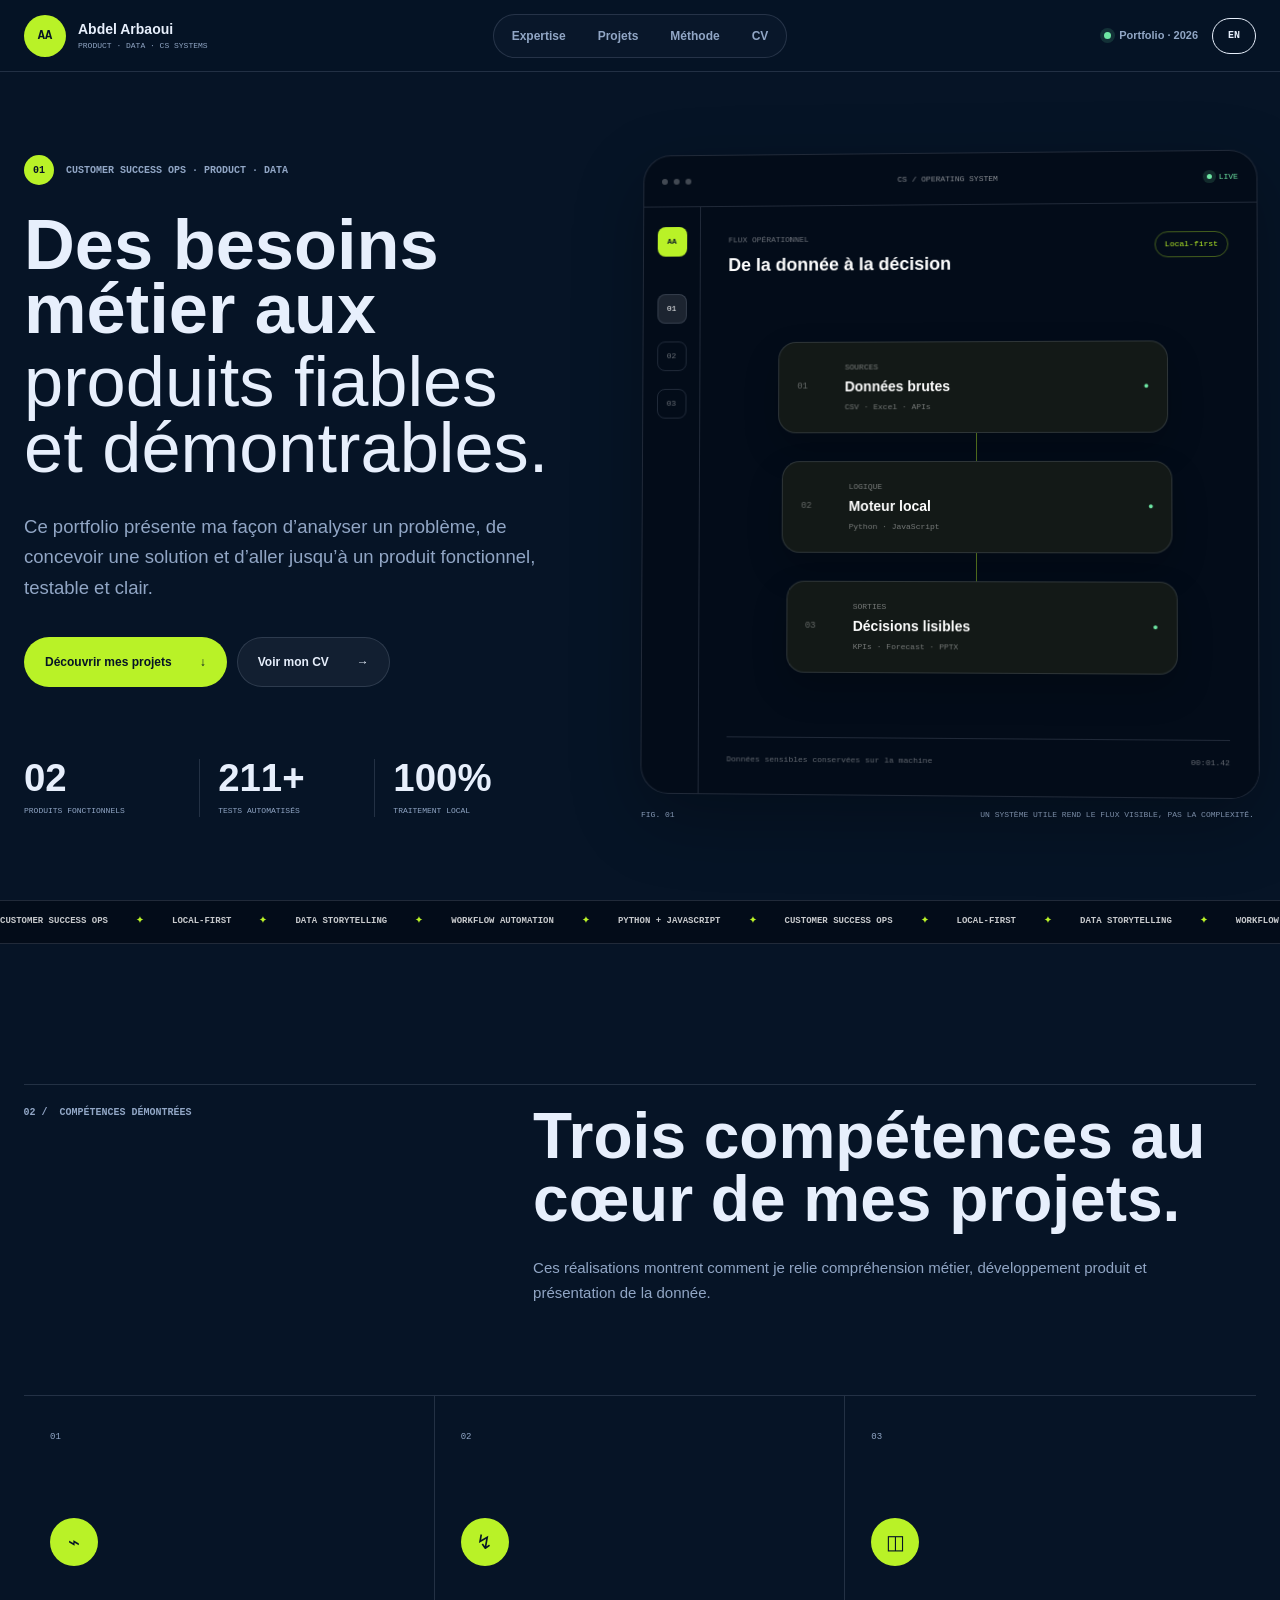
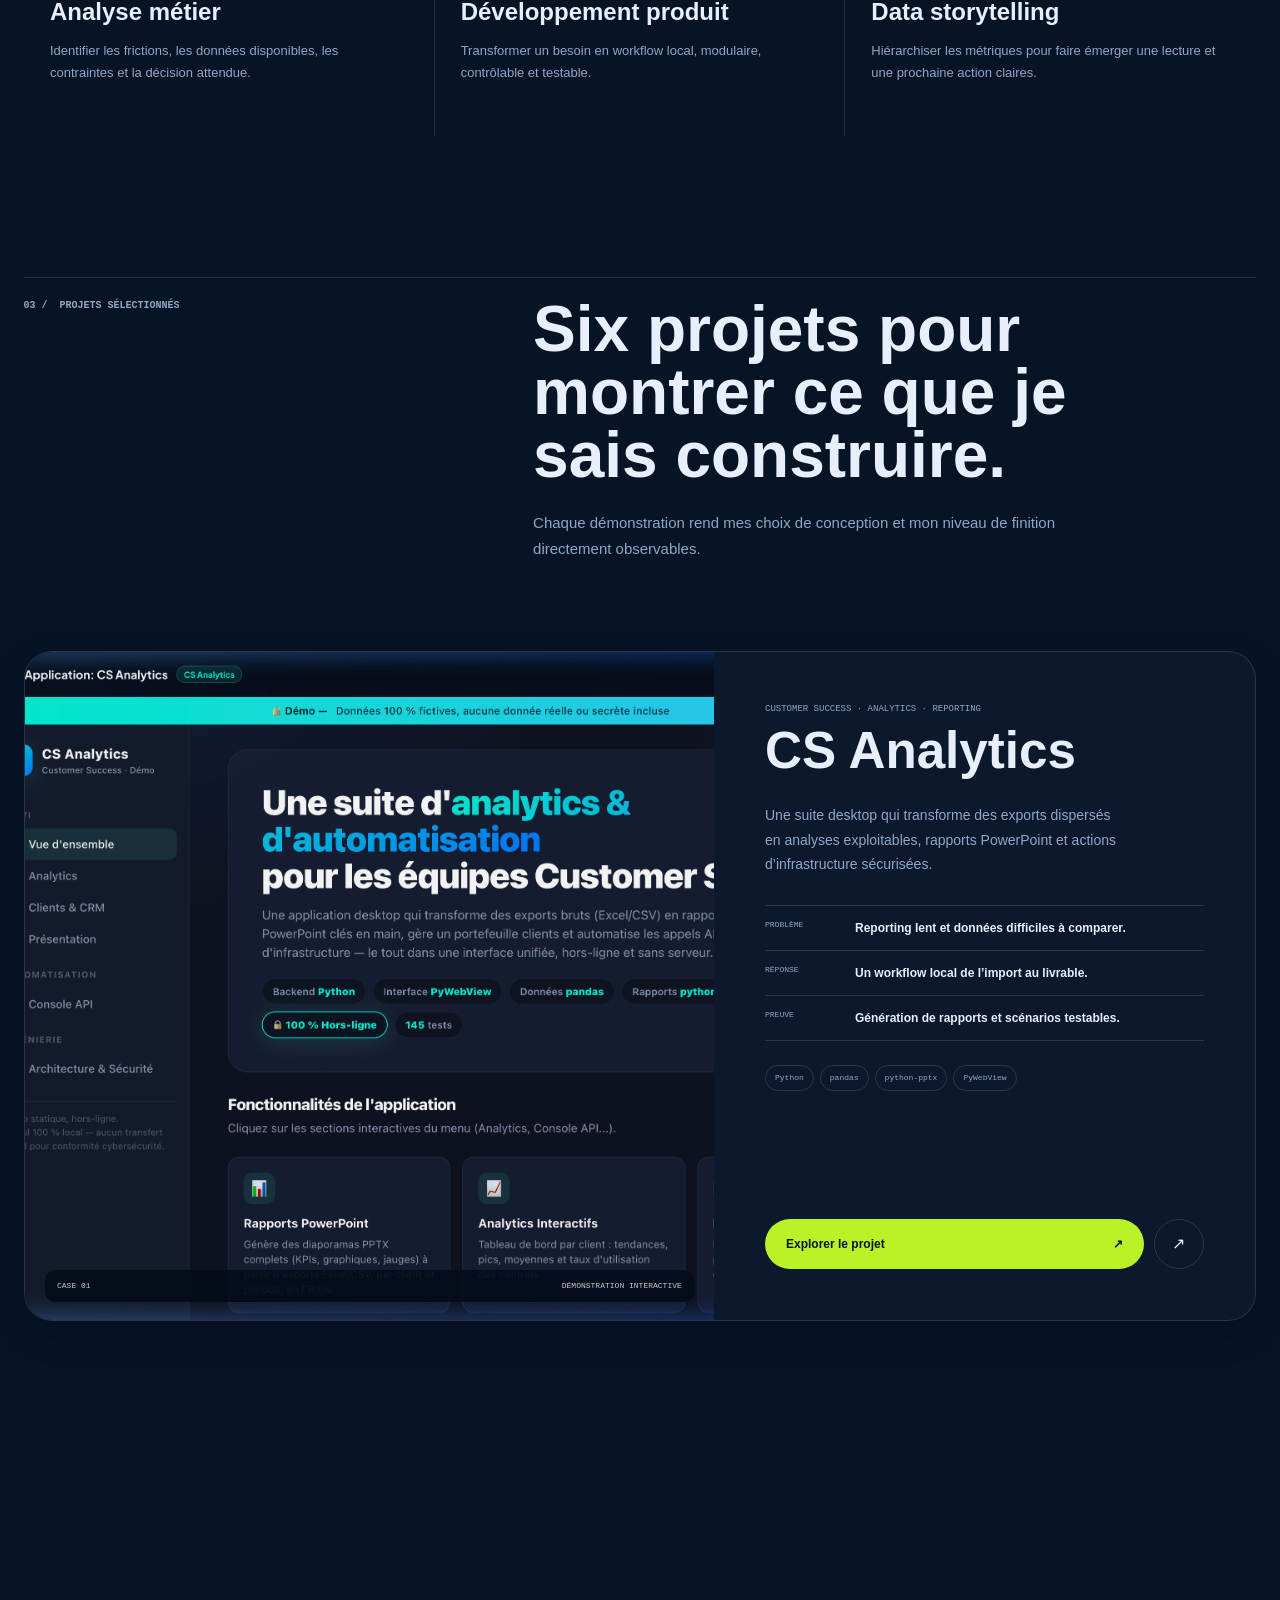
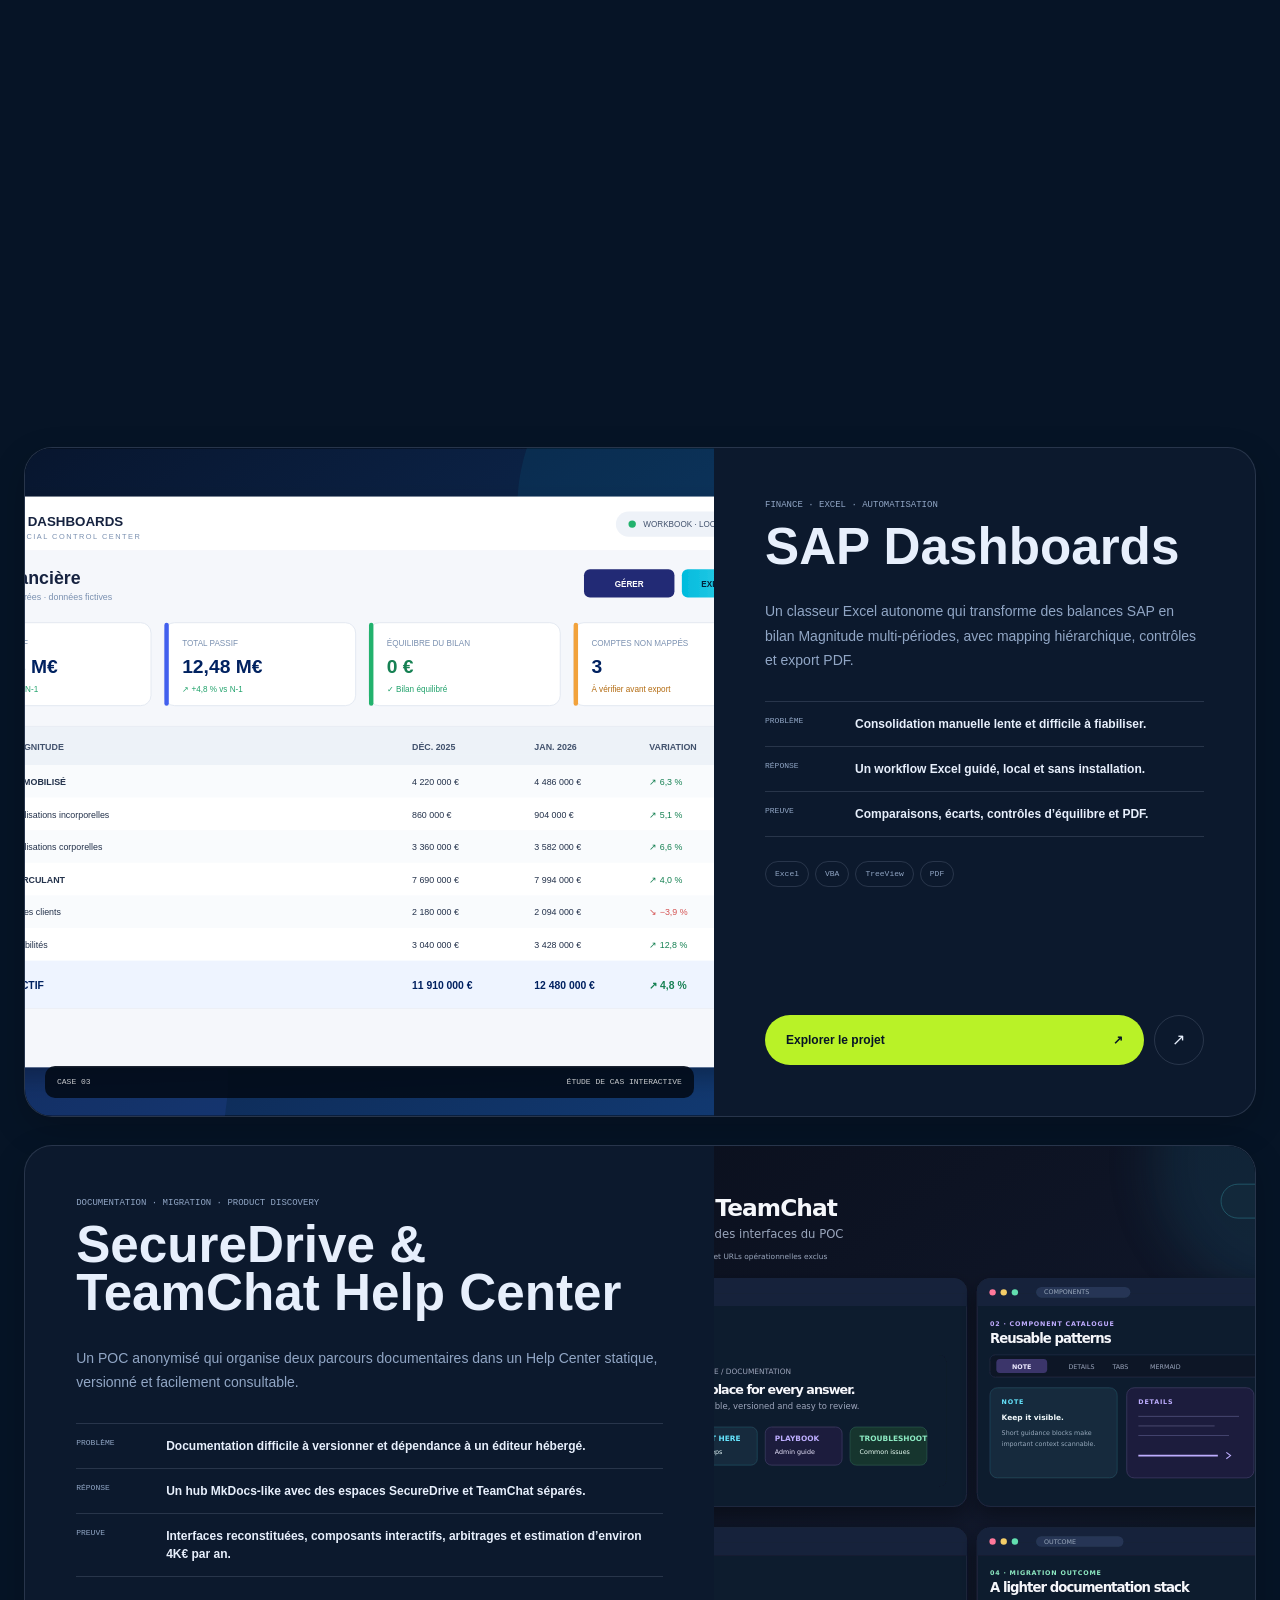
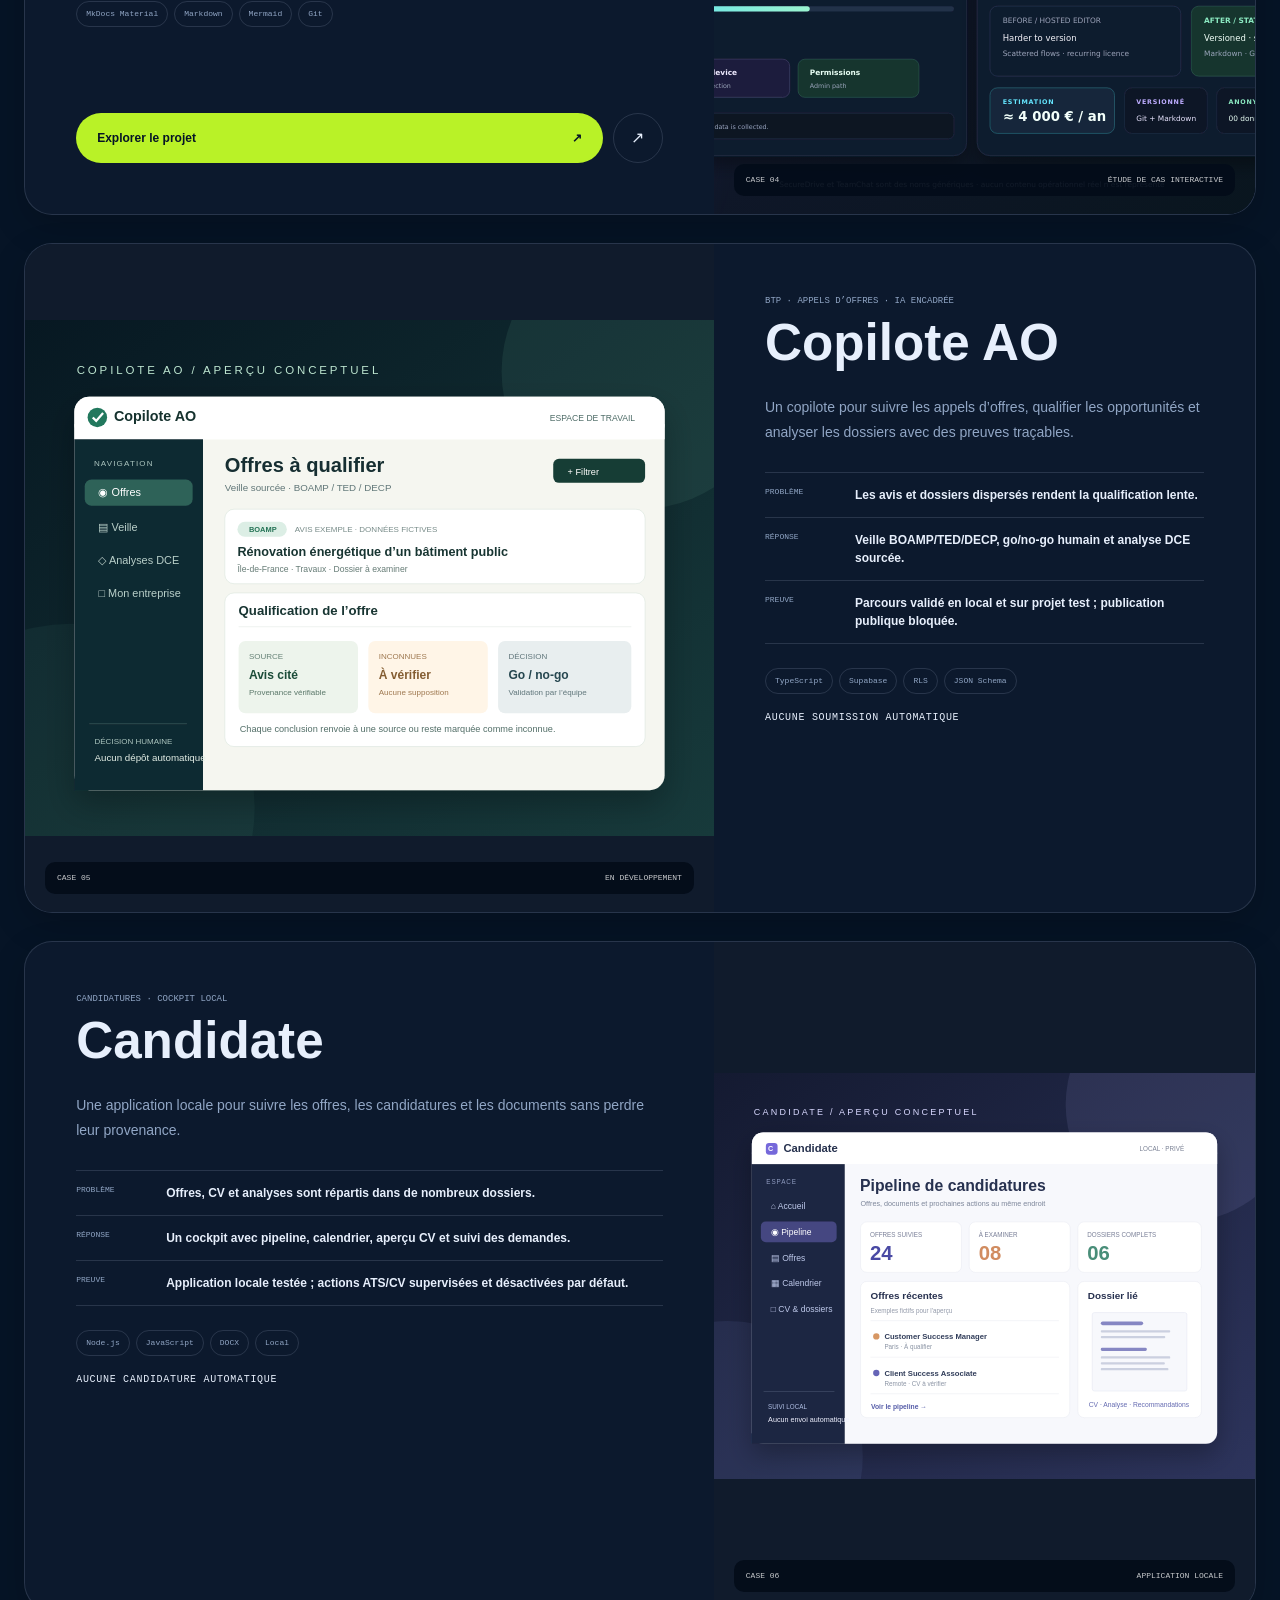
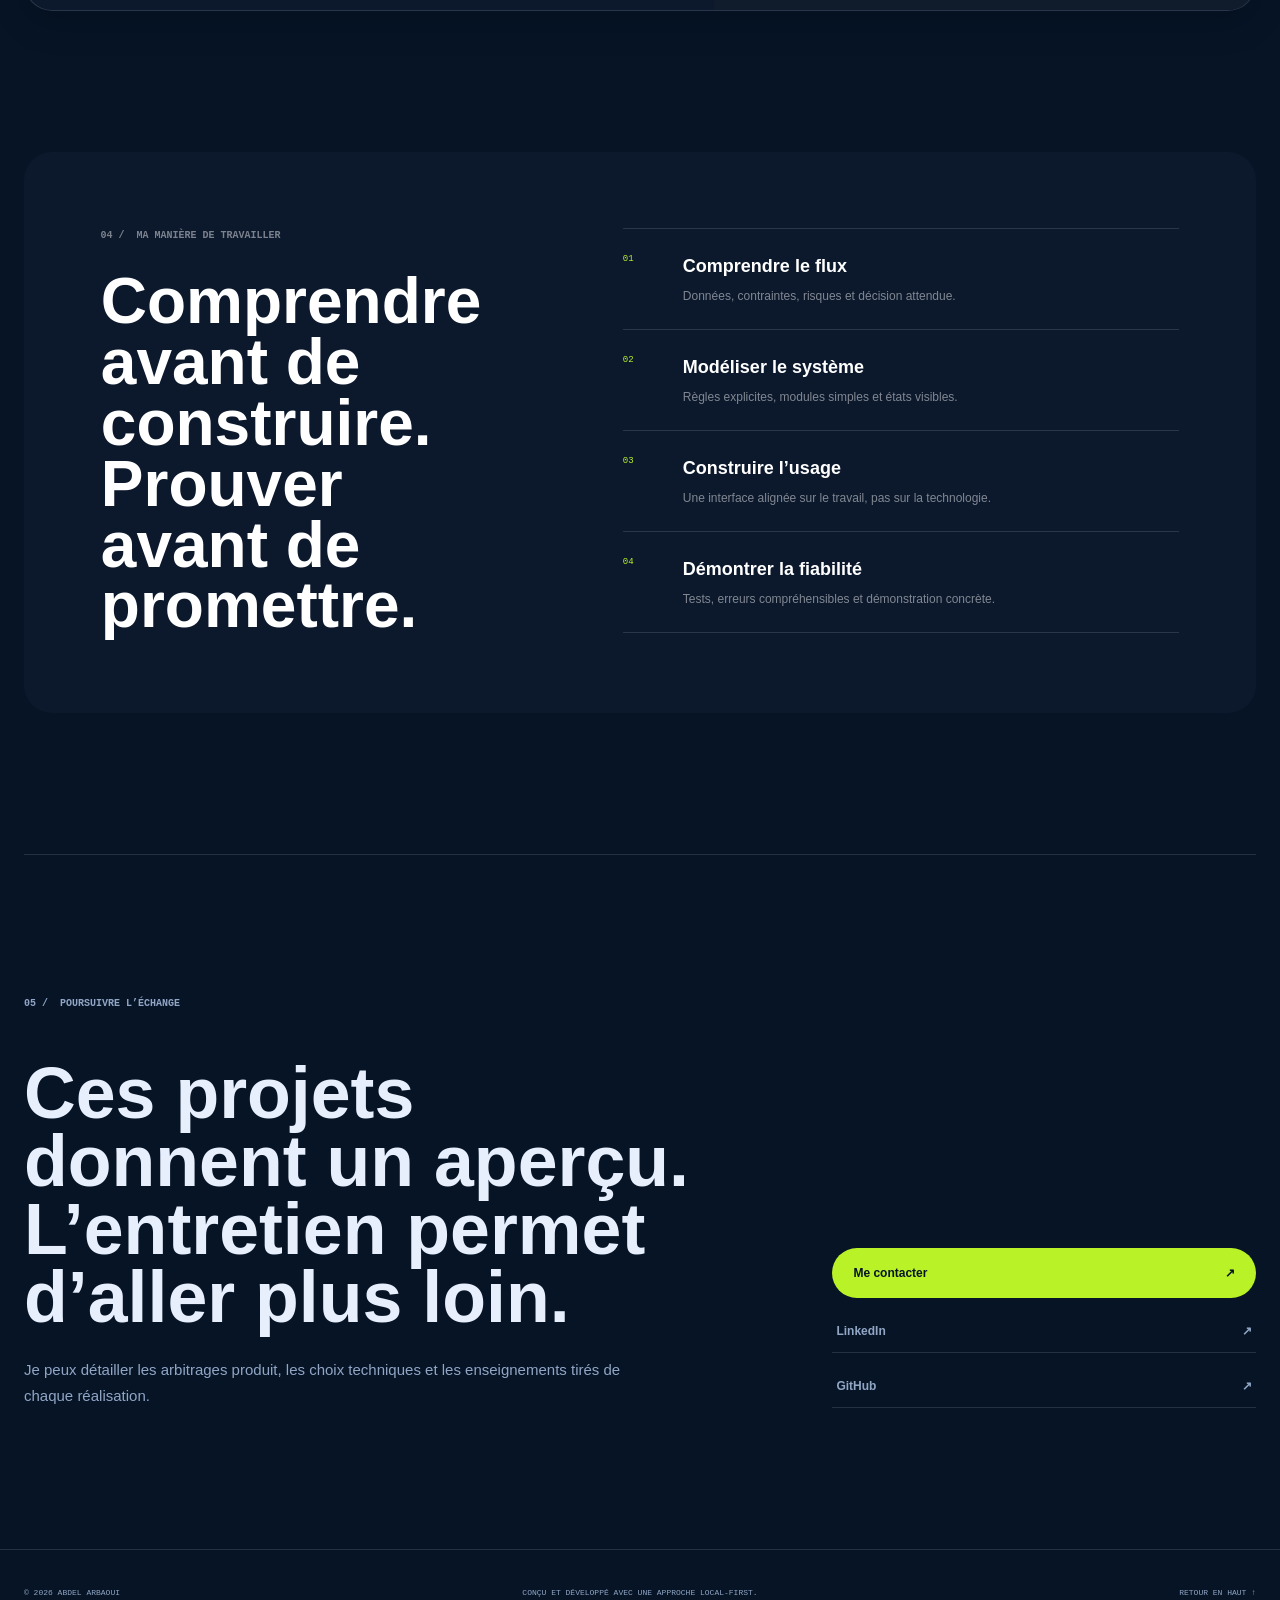
==== commit 05d24683: "Add bilingual visual previews for BTP and Candidate" ====
--- a/index.html
+++ b/index.html
@@ -413,11 +413,11 @@
           </div>
         </article>
         <article class="project-card motion-reveal motion-project-card" id="project-btp">
-          <figure class="project-visual project-visual-diagram" role="img" aria-label="Schéma du Copilote AO" data-i18n-aria="projects.btpAlt"><div><small>BOAMP / TED / DECP</small><strong>AVIS → QUALIFICATION → DCE</strong><span>SOURCES · INCONNUES · REVUE HUMAINE</span></div><figcaption><span>CASE 05</span><span data-i18n="projects.inDevelopment">En développement</span></figcaption></figure>
+          <figure class="project-visual project-visual-mockup"><img src="assets/copilote-ao-preview.svg" data-image-fr="assets/copilote-ao-preview.svg" data-image-en="assets/copilote-ao-preview-en.svg" alt="Maquette du tableau de bord Copilote AO" data-i18n-alt="projects.btpAlt" loading="lazy"><figcaption><span>CASE 05</span><span data-i18n="projects.inDevelopment">En développement</span></figcaption></figure>
           <div class="project-body"><div class="project-heading"><p data-i18n="projects.btpType">BTP · Appels d’offres · IA encadrée</p><h3>Copilote AO</h3></div><p class="project-summary text-pretty" data-i18n="projects.btpSummary">Un copilote pour suivre les appels d’offres, qualifier les opportunités et analyser les dossiers avec des preuves traçables.</p><dl class="project-evidence"><div><dt data-i18n="projects.problem">Problème</dt><dd data-i18n="projects.btpProblem">Les avis et dossiers dispersés rendent la qualification lente.</dd></div><div><dt data-i18n="projects.answer">Réponse</dt><dd data-i18n="projects.btpAnswer">Veille BOAMP/TED/DECP, go/no-go humain et analyse DCE sourcée.</dd></div><div><dt data-i18n="projects.proof">Preuve</dt><dd data-i18n="projects.btpProof">Parcours validé en local et sur projet test ; publication publique bloquée.</dd></div></dl><ul class="tech-list"><li>TypeScript</li><li>Supabase</li><li>RLS</li><li>JSON Schema</li></ul><p class="project-note" data-i18n="projects.btpStatus">Aucune soumission automatique</p></div>
         </article>
         <article class="project-card project-card-reverse motion-reveal motion-project-card" id="project-candidate">
-          <figure class="project-visual project-visual-diagram candidate-diagram" role="img" aria-label="Schéma du cockpit Candidate" data-i18n-aria="projects.candidateAlt"><div><small>OFFRES / CV / ANALYSES</small><strong>VEILLE → PIPELINE → SUIVI</strong><span>APERÇU A4 · CALENDRIER · PROVENANCE</span></div><figcaption><span>CASE 06</span><span data-i18n="projects.localApp">Application locale</span></figcaption></figure>
+          <figure class="project-visual project-visual-mockup"><img src="assets/candidate-preview.svg" data-image-fr="assets/candidate-preview.svg" data-image-en="assets/candidate-preview-en.svg" alt="Maquette du cockpit Candidate" data-i18n-alt="projects.candidateAlt" loading="lazy"><figcaption><span>CASE 06</span><span data-i18n="projects.localApp">Application locale</span></figcaption></figure>
           <div class="project-body"><div class="project-heading"><p data-i18n="projects.candidateType">Candidatures · Cockpit local</p><h3>Candidate</h3></div><p class="project-summary text-pretty" data-i18n="projects.candidateSummary">Une application locale pour suivre les offres, les candidatures et les documents sans perdre leur provenance.</p><dl class="project-evidence"><div><dt data-i18n="projects.problem">Problème</dt><dd data-i18n="projects.candidateProblem">Offres, CV et analyses sont répartis dans de nombreux dossiers.</dd></div><div><dt data-i18n="projects.answer">Réponse</dt><dd data-i18n="projects.candidateAnswer">Un cockpit avec pipeline, calendrier, aperçu CV et suivi des demandes.</dd></div><div><dt data-i18n="projects.proof">Preuve</dt><dd data-i18n="projects.candidateProof">Application locale testée ; actions ATS/CV supervisées et désactivées par défaut.</dd></div></dl><ul class="tech-list"><li>Node.js</li><li>JavaScript</li><li>DOCX</li><li>Local</li></ul><p class="project-note" data-i18n="projects.candidateStatus">Aucune candidature automatique</p></div>
         </article>
       </div>
--- a/styles.css
+++ b/styles.css
@@ -1664,9 +1664,9 @@
   }
 }
 
-.project-visual-diagram { display: grid; place-items: center; padding: 36px; background: radial-gradient(circle at 80% 20%, #244f56, #082136 62%); color: #f5f1e8; }
-.project-visual-diagram > div { display: grid; gap: 24px; width: 100%; max-width: 390px; }
-.project-visual-diagram small, .project-visual-diagram span, .project-note { font-family: var(--font-mono); font-size: 10px; letter-spacing: .07em; text-transform: uppercase; }
+ .project-visual-mockup { background: #101b2c; }
+.project-visual-mockup img { object-fit: contain; object-position: center; }
+.project-note { font-family: var(--font-mono); font-size: 10px; letter-spacing: .07em; text-transform: uppercase; }
 .project-visual-diagram strong { font-family: var(--font-display); font-size: clamp(24px, 3vw, 42px); font-weight: 500; line-height: 1.1; }
 .candidate-diagram { background: radial-gradient(circle at 75% 20%, #4b554c, #172a26 65%); }
 .project-note { margin-top: 16px; }
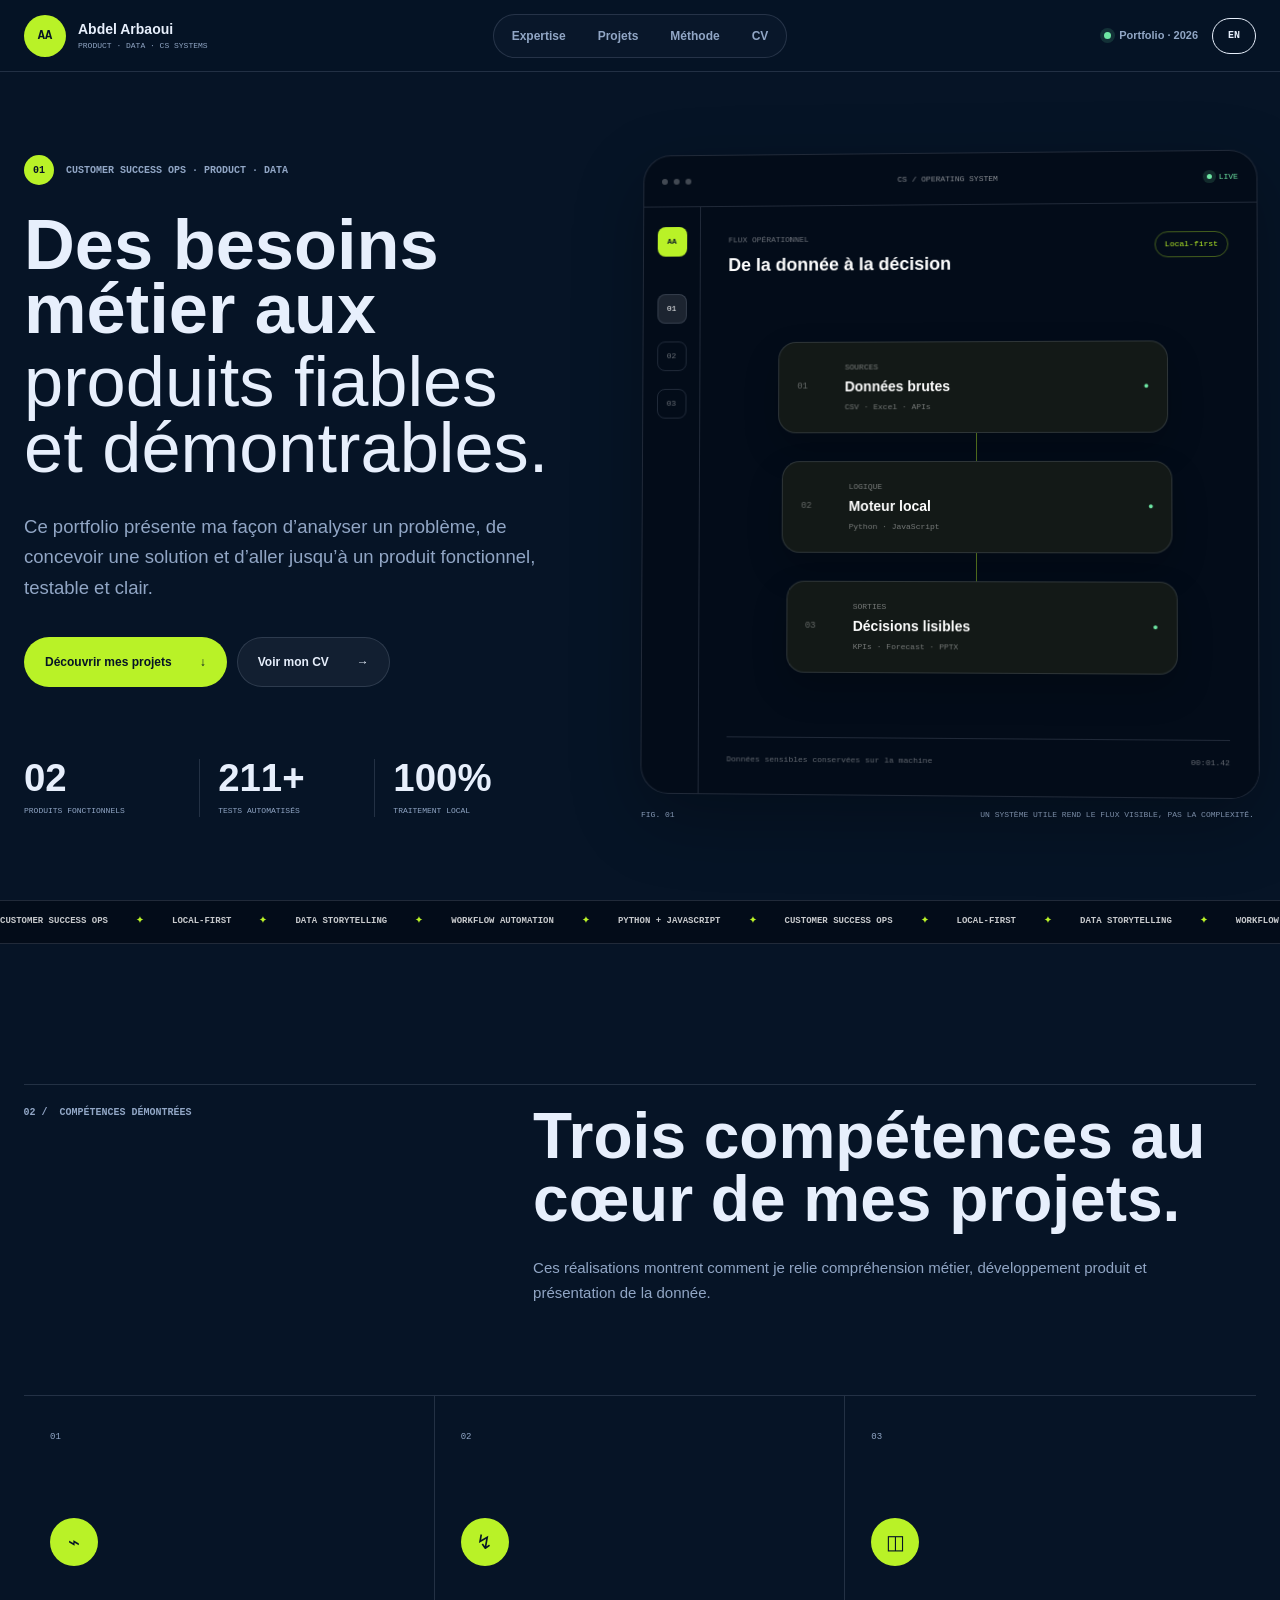
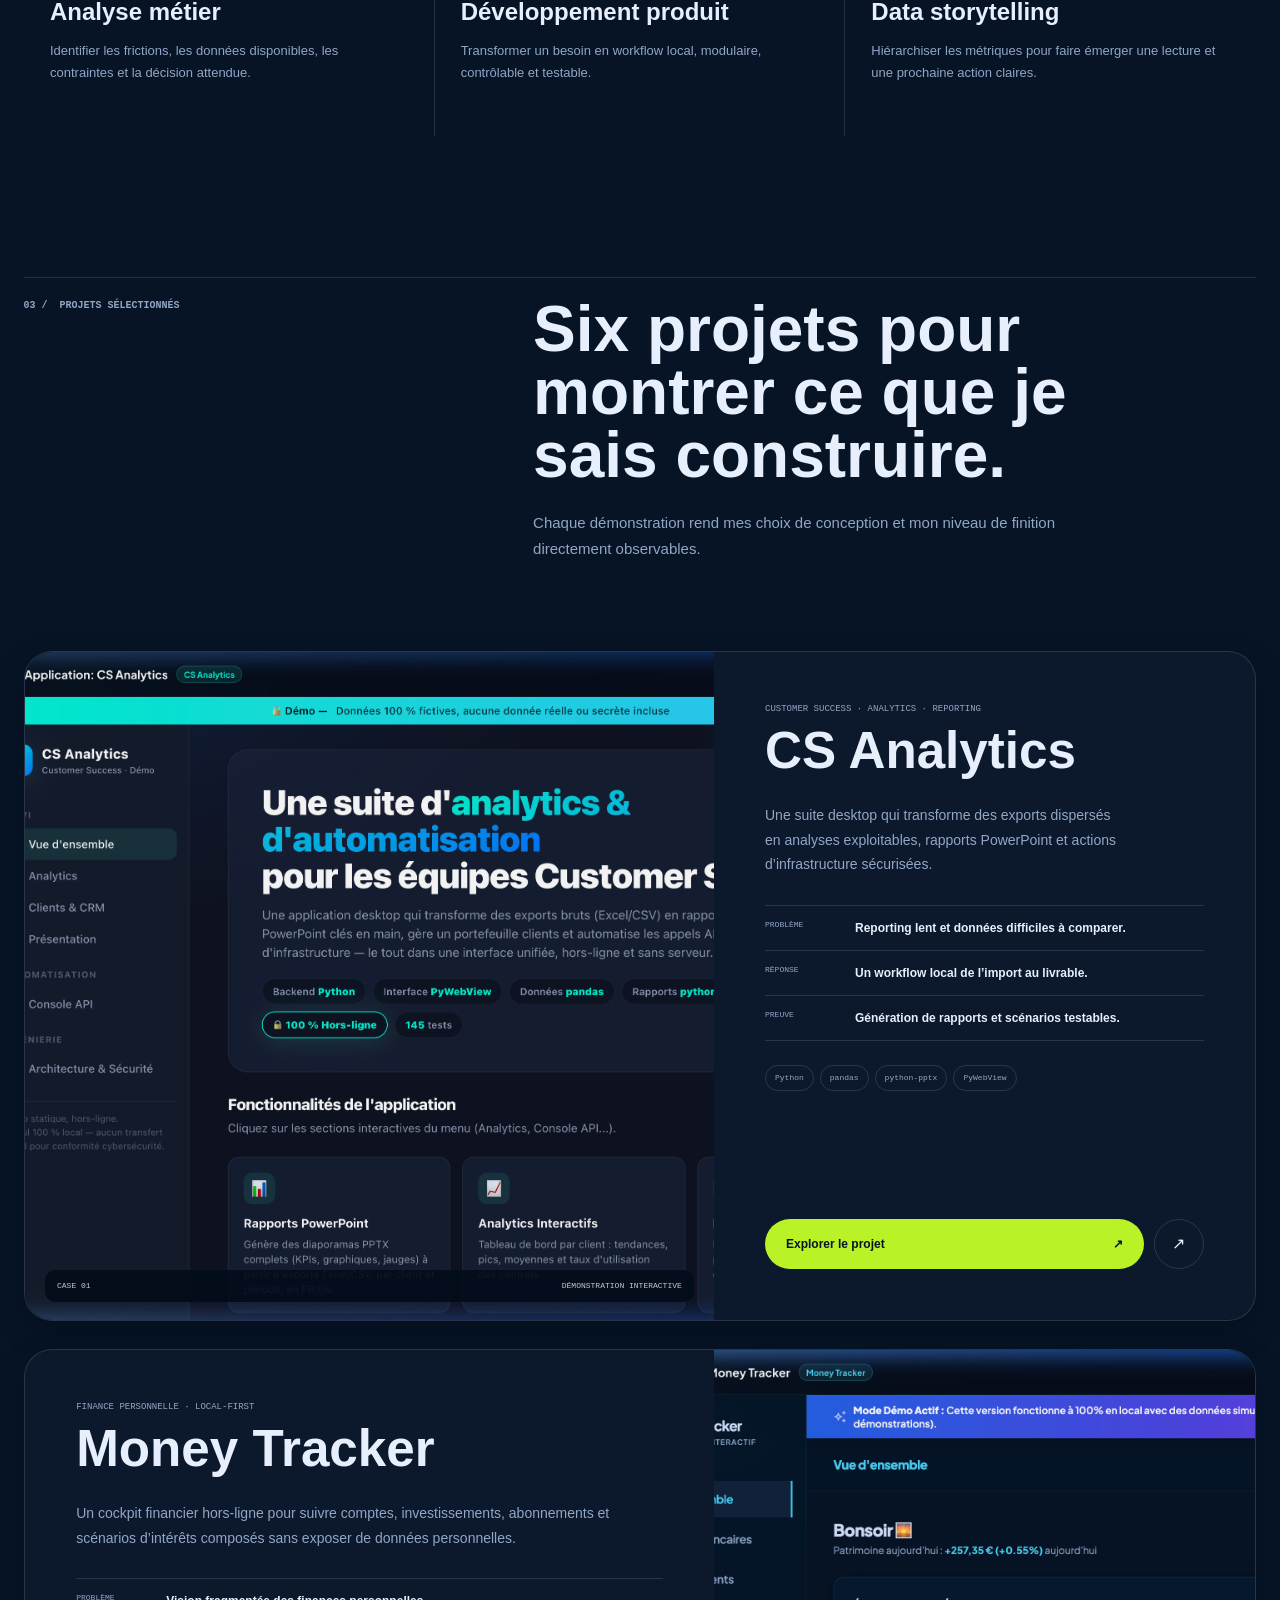
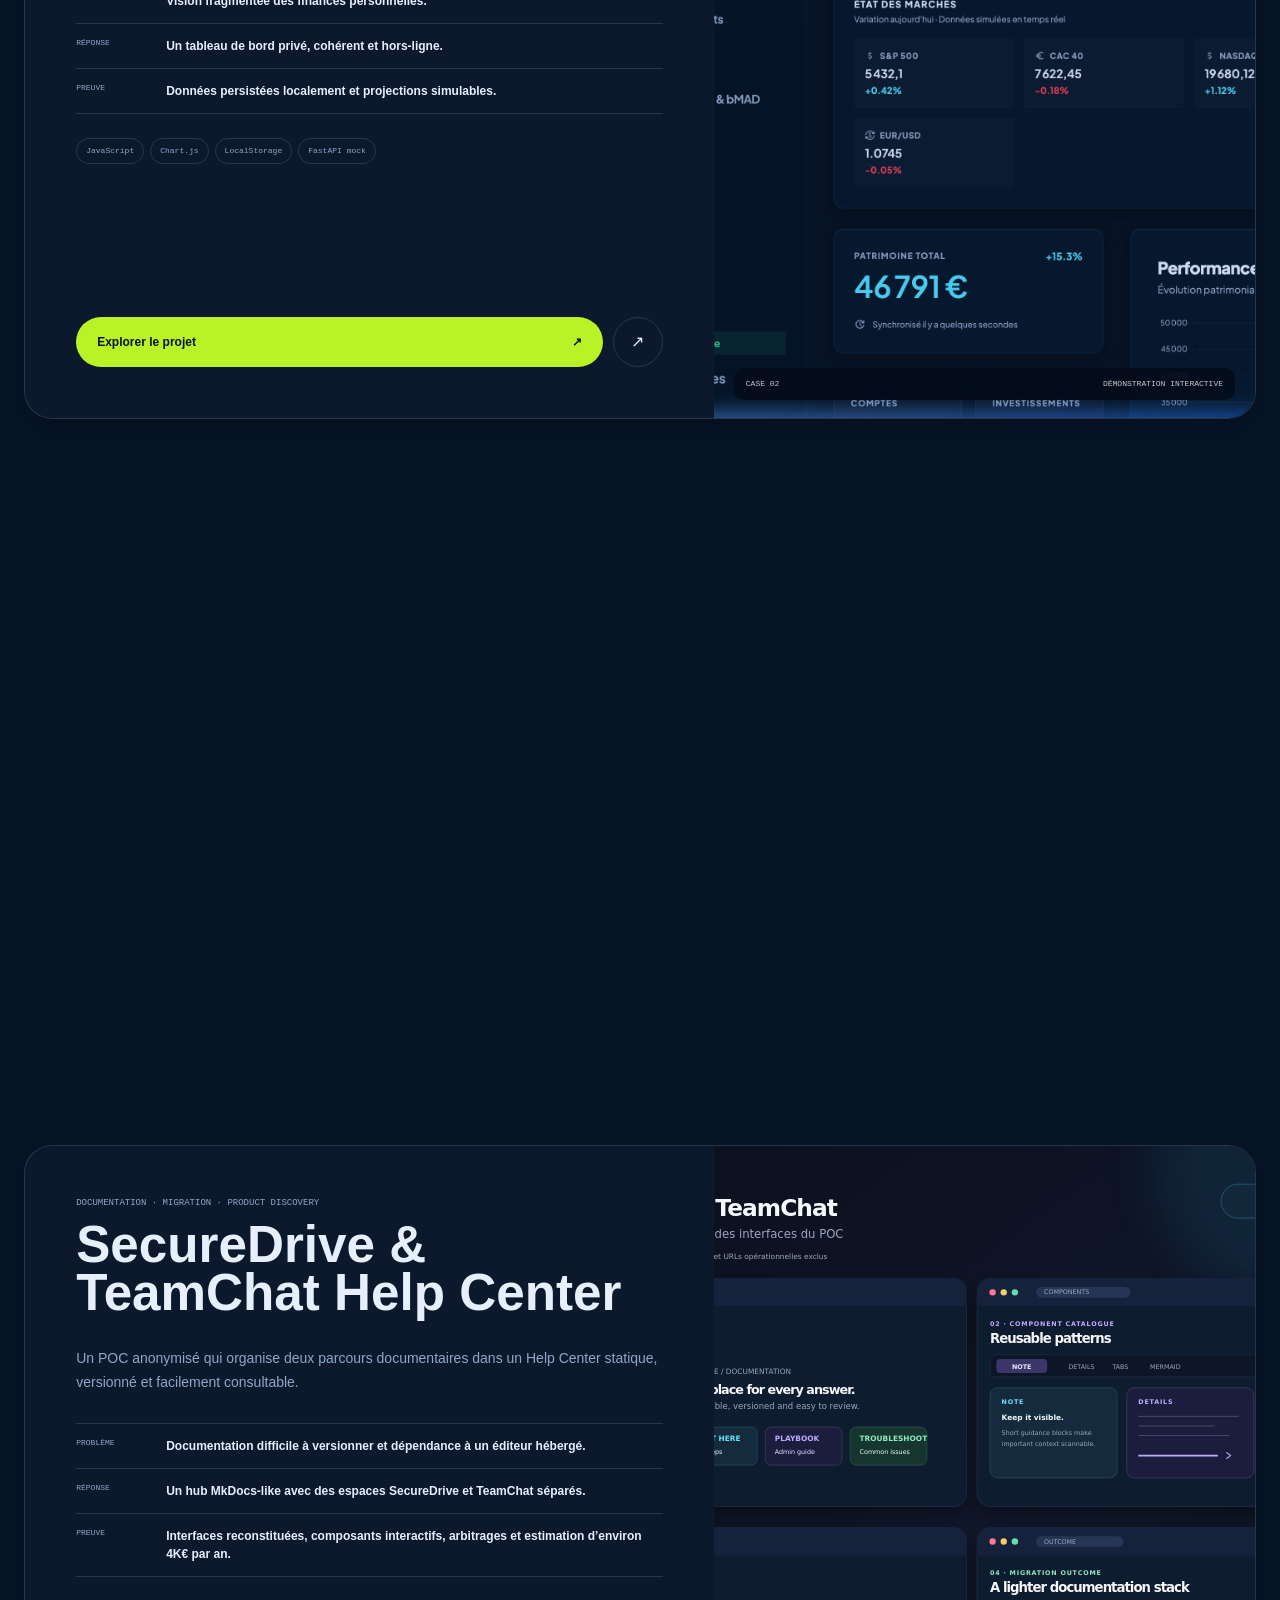
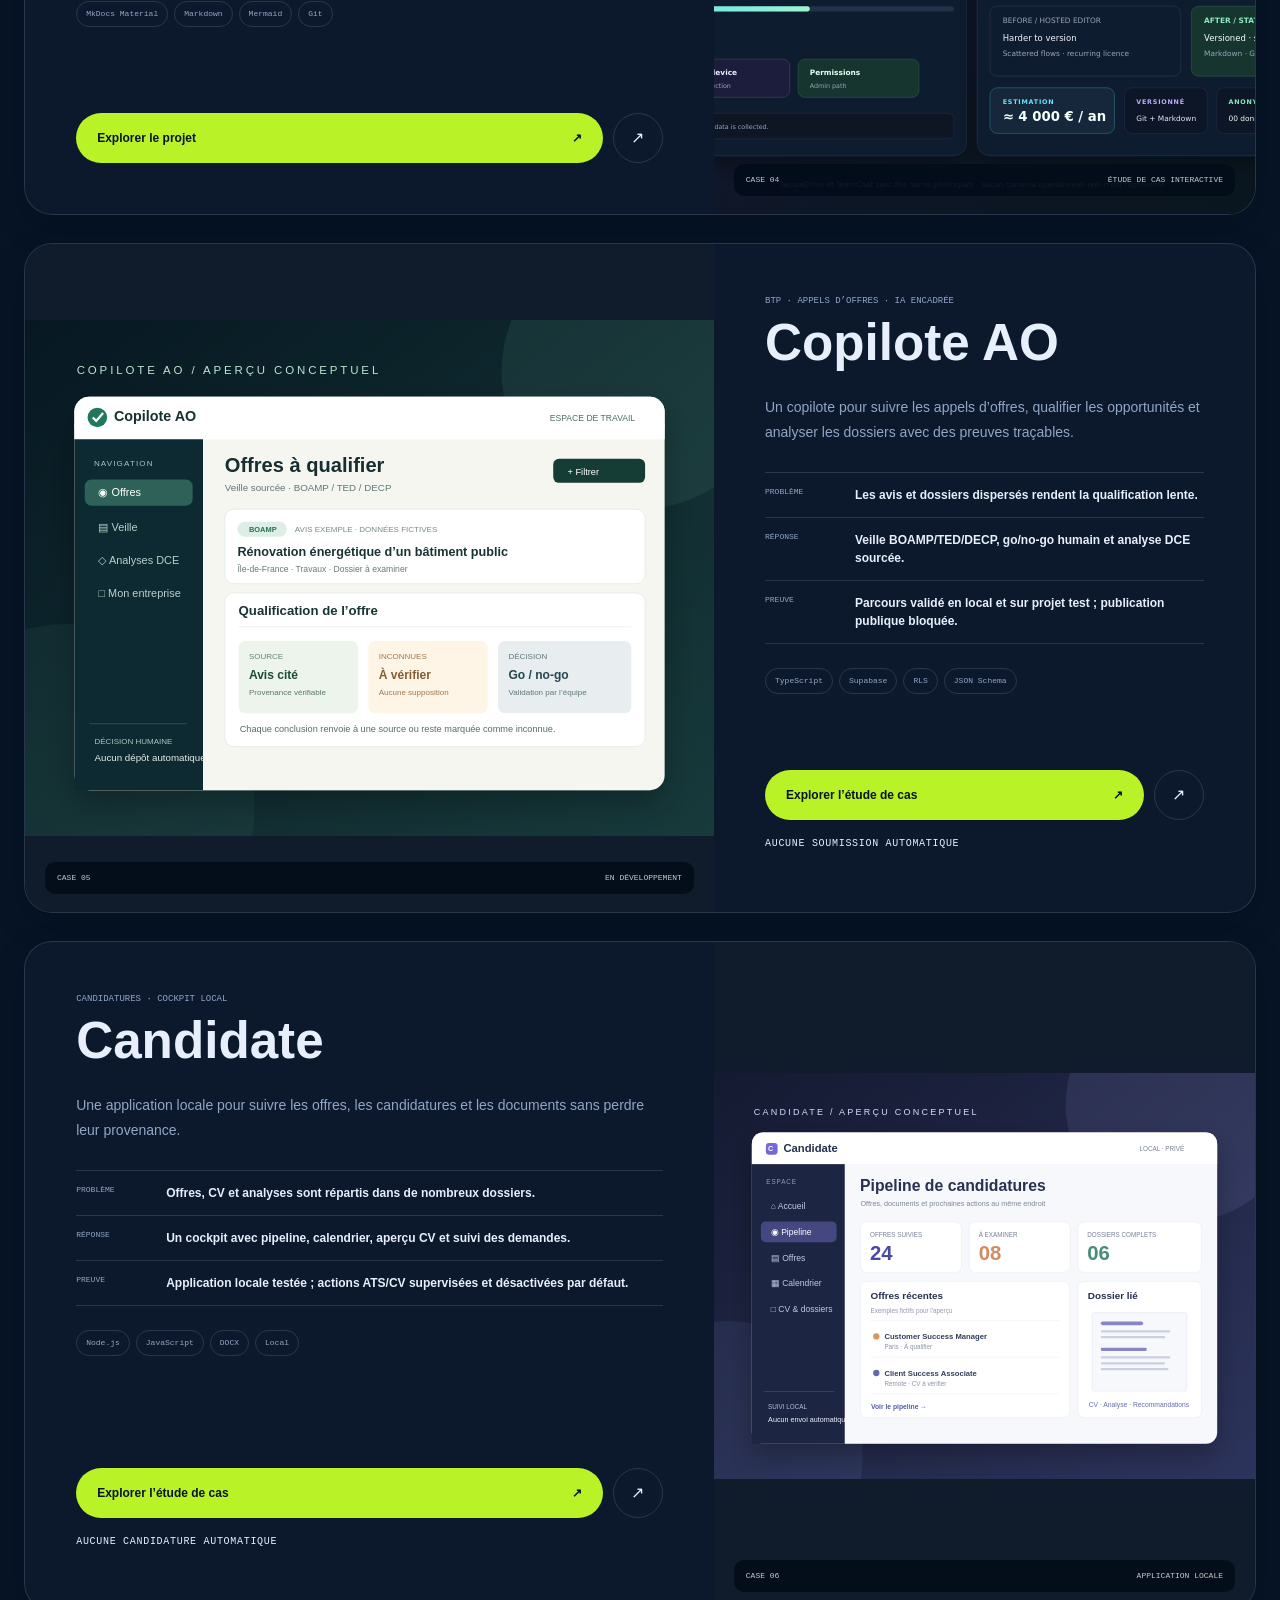
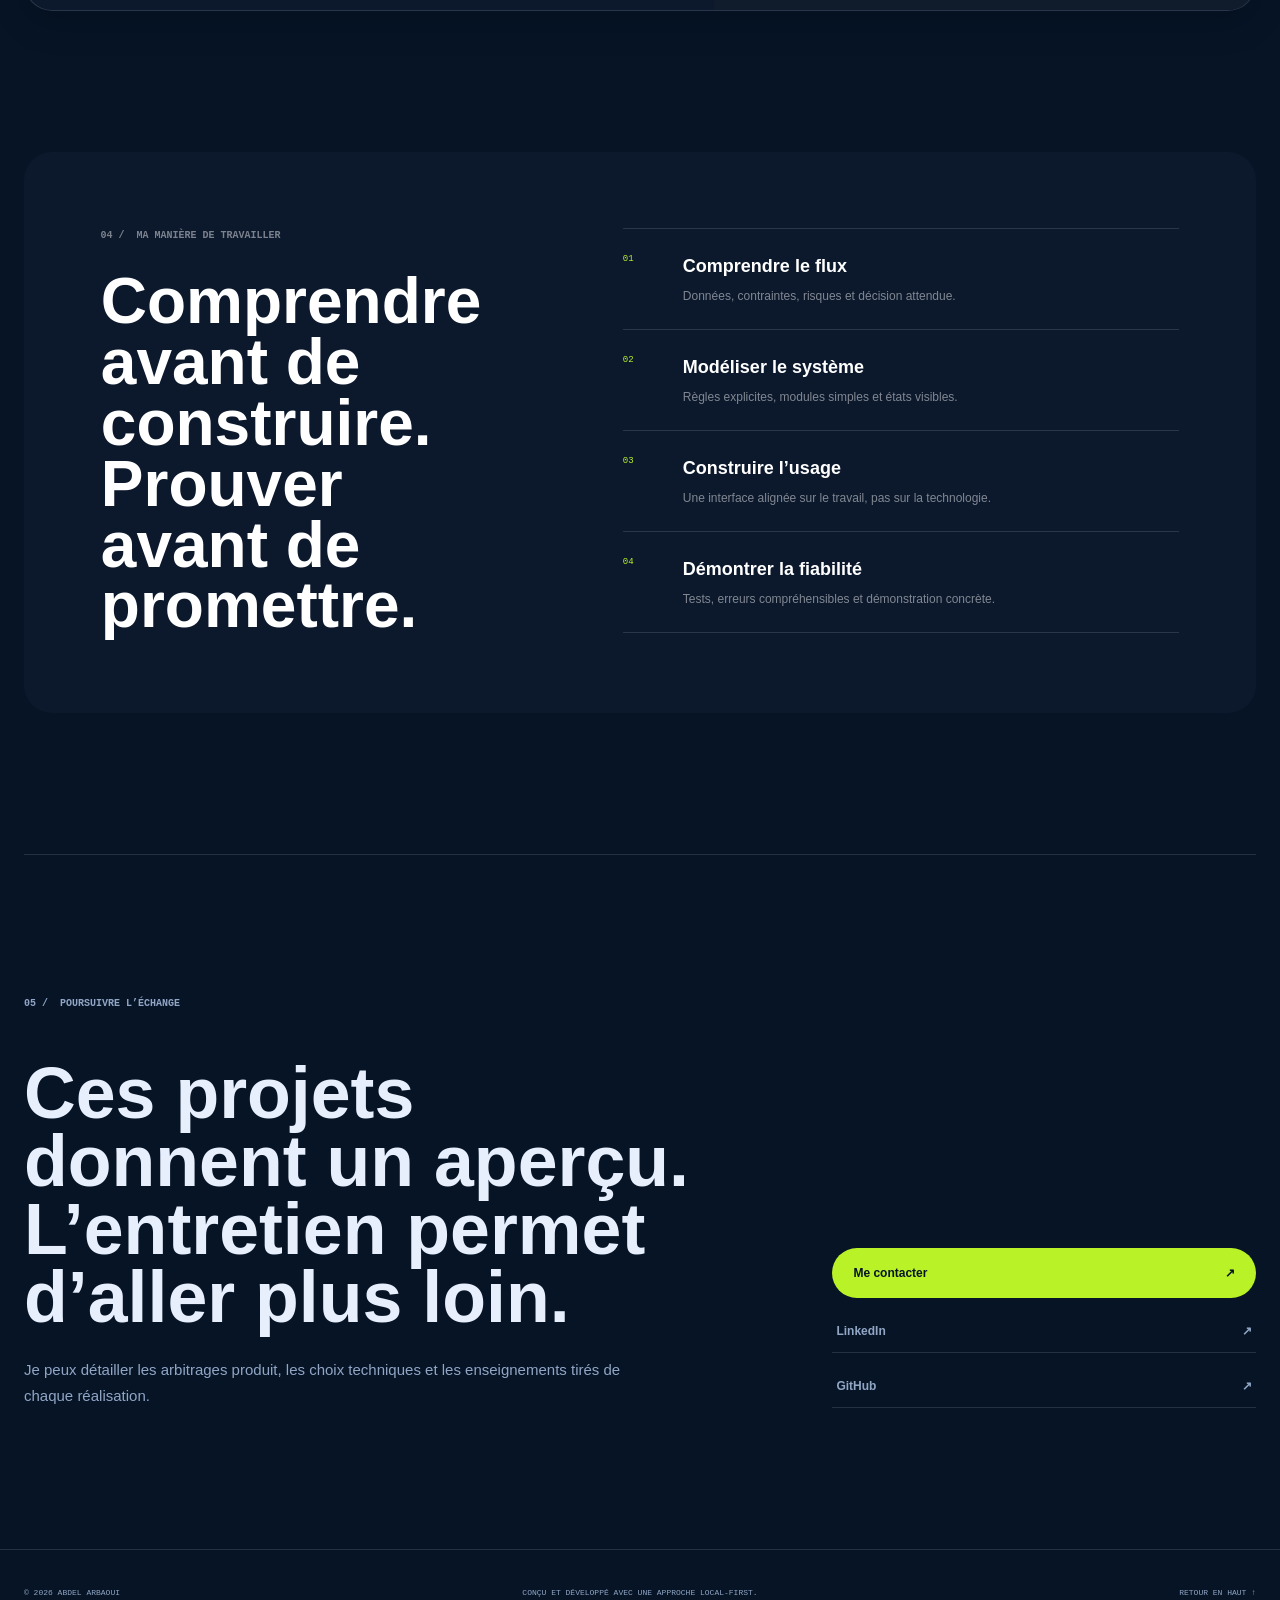
==== commit 7ff7ab51: "Make BTP and Candidate projects explorable" ====
--- a/index.html
+++ b/index.html
@@ -414,11 +414,11 @@
         </article>
         <article class="project-card motion-reveal motion-project-card" id="project-btp">
           <figure class="project-visual project-visual-mockup"><img src="assets/copilote-ao-preview.svg" data-image-fr="assets/copilote-ao-preview.svg" data-image-en="assets/copilote-ao-preview-en.svg" alt="Maquette du tableau de bord Copilote AO" data-i18n-alt="projects.btpAlt" loading="lazy"><figcaption><span>CASE 05</span><span data-i18n="projects.inDevelopment">En développement</span></figcaption></figure>
-          <div class="project-body"><div class="project-heading"><p data-i18n="projects.btpType">BTP · Appels d’offres · IA encadrée</p><h3>Copilote AO</h3></div><p class="project-summary text-pretty" data-i18n="projects.btpSummary">Un copilote pour suivre les appels d’offres, qualifier les opportunités et analyser les dossiers avec des preuves traçables.</p><dl class="project-evidence"><div><dt data-i18n="projects.problem">Problème</dt><dd data-i18n="projects.btpProblem">Les avis et dossiers dispersés rendent la qualification lente.</dd></div><div><dt data-i18n="projects.answer">Réponse</dt><dd data-i18n="projects.btpAnswer">Veille BOAMP/TED/DECP, go/no-go humain et analyse DCE sourcée.</dd></div><div><dt data-i18n="projects.proof">Preuve</dt><dd data-i18n="projects.btpProof">Parcours validé en local et sur projet test ; publication publique bloquée.</dd></div></dl><ul class="tech-list"><li>TypeScript</li><li>Supabase</li><li>RLS</li><li>JSON Schema</li></ul><p class="project-note" data-i18n="projects.btpStatus">Aucune soumission automatique</p></div>
+          <div class="project-body"><div class="project-heading"><p data-i18n="projects.btpType">BTP · Appels d’offres · IA encadrée</p><h3>Copilote AO</h3></div><p class="project-summary text-pretty" data-i18n="projects.btpSummary">Un copilote pour suivre les appels d’offres, qualifier les opportunités et analyser les dossiers avec des preuves traçables.</p><dl class="project-evidence"><div><dt data-i18n="projects.problem">Problème</dt><dd data-i18n="projects.btpProblem">Les avis et dossiers dispersés rendent la qualification lente.</dd></div><div><dt data-i18n="projects.answer">Réponse</dt><dd data-i18n="projects.btpAnswer">Veille BOAMP/TED/DECP, go/no-go humain et analyse DCE sourcée.</dd></div><div><dt data-i18n="projects.proof">Preuve</dt><dd data-i18n="projects.btpProof">Parcours validé en local et sur projet test ; publication publique bloquée.</dd></div></dl><ul class="tech-list"><li>TypeScript</li><li>Supabase</li><li>RLS</li><li>JSON Schema</li></ul><div class="project-actions"><button class="button button-dark" type="button" data-open-project="btp"><span data-i18n="projects.openCase">Explorer l’étude de cas</span><span aria-hidden="true">↗</span></button><button class="icon-button" type="button" data-open-external="btp" aria-label="Ouvrir Copilote AO dans un nouvel onglet" data-i18n-aria="a11y.btpExternal">↗</button></div><p class="project-note" data-i18n="projects.btpStatus">Aucune soumission automatique</p></div>
         </article>
         <article class="project-card project-card-reverse motion-reveal motion-project-card" id="project-candidate">
           <figure class="project-visual project-visual-mockup"><img src="assets/candidate-preview.svg" data-image-fr="assets/candidate-preview.svg" data-image-en="assets/candidate-preview-en.svg" alt="Maquette du cockpit Candidate" data-i18n-alt="projects.candidateAlt" loading="lazy"><figcaption><span>CASE 06</span><span data-i18n="projects.localApp">Application locale</span></figcaption></figure>
-          <div class="project-body"><div class="project-heading"><p data-i18n="projects.candidateType">Candidatures · Cockpit local</p><h3>Candidate</h3></div><p class="project-summary text-pretty" data-i18n="projects.candidateSummary">Une application locale pour suivre les offres, les candidatures et les documents sans perdre leur provenance.</p><dl class="project-evidence"><div><dt data-i18n="projects.problem">Problème</dt><dd data-i18n="projects.candidateProblem">Offres, CV et analyses sont répartis dans de nombreux dossiers.</dd></div><div><dt data-i18n="projects.answer">Réponse</dt><dd data-i18n="projects.candidateAnswer">Un cockpit avec pipeline, calendrier, aperçu CV et suivi des demandes.</dd></div><div><dt data-i18n="projects.proof">Preuve</dt><dd data-i18n="projects.candidateProof">Application locale testée ; actions ATS/CV supervisées et désactivées par défaut.</dd></div></dl><ul class="tech-list"><li>Node.js</li><li>JavaScript</li><li>DOCX</li><li>Local</li></ul><p class="project-note" data-i18n="projects.candidateStatus">Aucune candidature automatique</p></div>
+          <div class="project-body"><div class="project-heading"><p data-i18n="projects.candidateType">Candidatures · Cockpit local</p><h3>Candidate</h3></div><p class="project-summary text-pretty" data-i18n="projects.candidateSummary">Une application locale pour suivre les offres, les candidatures et les documents sans perdre leur provenance.</p><dl class="project-evidence"><div><dt data-i18n="projects.problem">Problème</dt><dd data-i18n="projects.candidateProblem">Offres, CV et analyses sont répartis dans de nombreux dossiers.</dd></div><div><dt data-i18n="projects.answer">Réponse</dt><dd data-i18n="projects.candidateAnswer">Un cockpit avec pipeline, calendrier, aperçu CV et suivi des demandes.</dd></div><div><dt data-i18n="projects.proof">Preuve</dt><dd data-i18n="projects.candidateProof">Application locale testée ; actions ATS/CV supervisées et désactivées par défaut.</dd></div></dl><ul class="tech-list"><li>Node.js</li><li>JavaScript</li><li>DOCX</li><li>Local</li></ul><div class="project-actions"><button class="button button-dark" type="button" data-open-project="candidate"><span data-i18n="projects.openCase">Explorer l’étude de cas</span><span aria-hidden="true">↗</span></button><button class="icon-button" type="button" data-open-external="candidate" aria-label="Ouvrir Candidate dans un nouvel onglet" data-i18n-aria="a11y.candidateExternal">↗</button></div><p class="project-note" data-i18n="projects.candidateStatus">Aucune candidature automatique</p></div>
         </article>
       </div>
     </section>
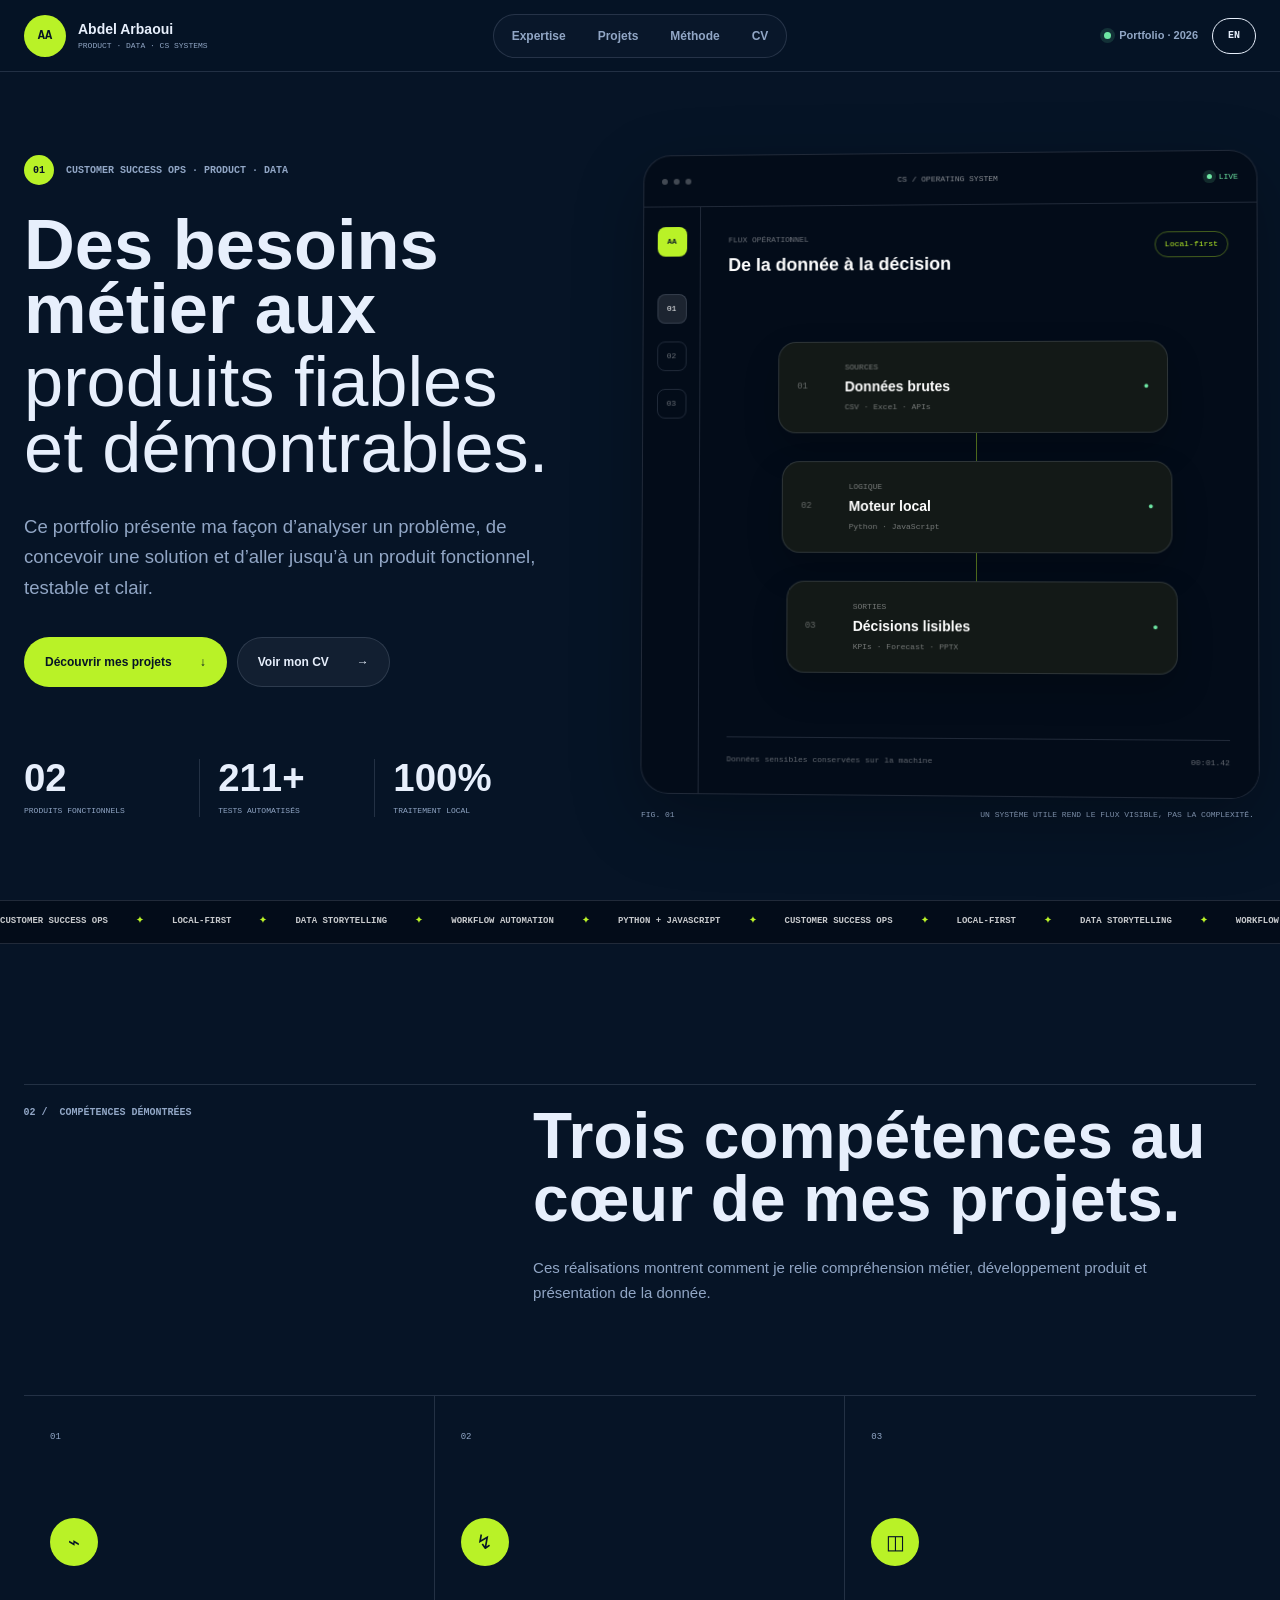
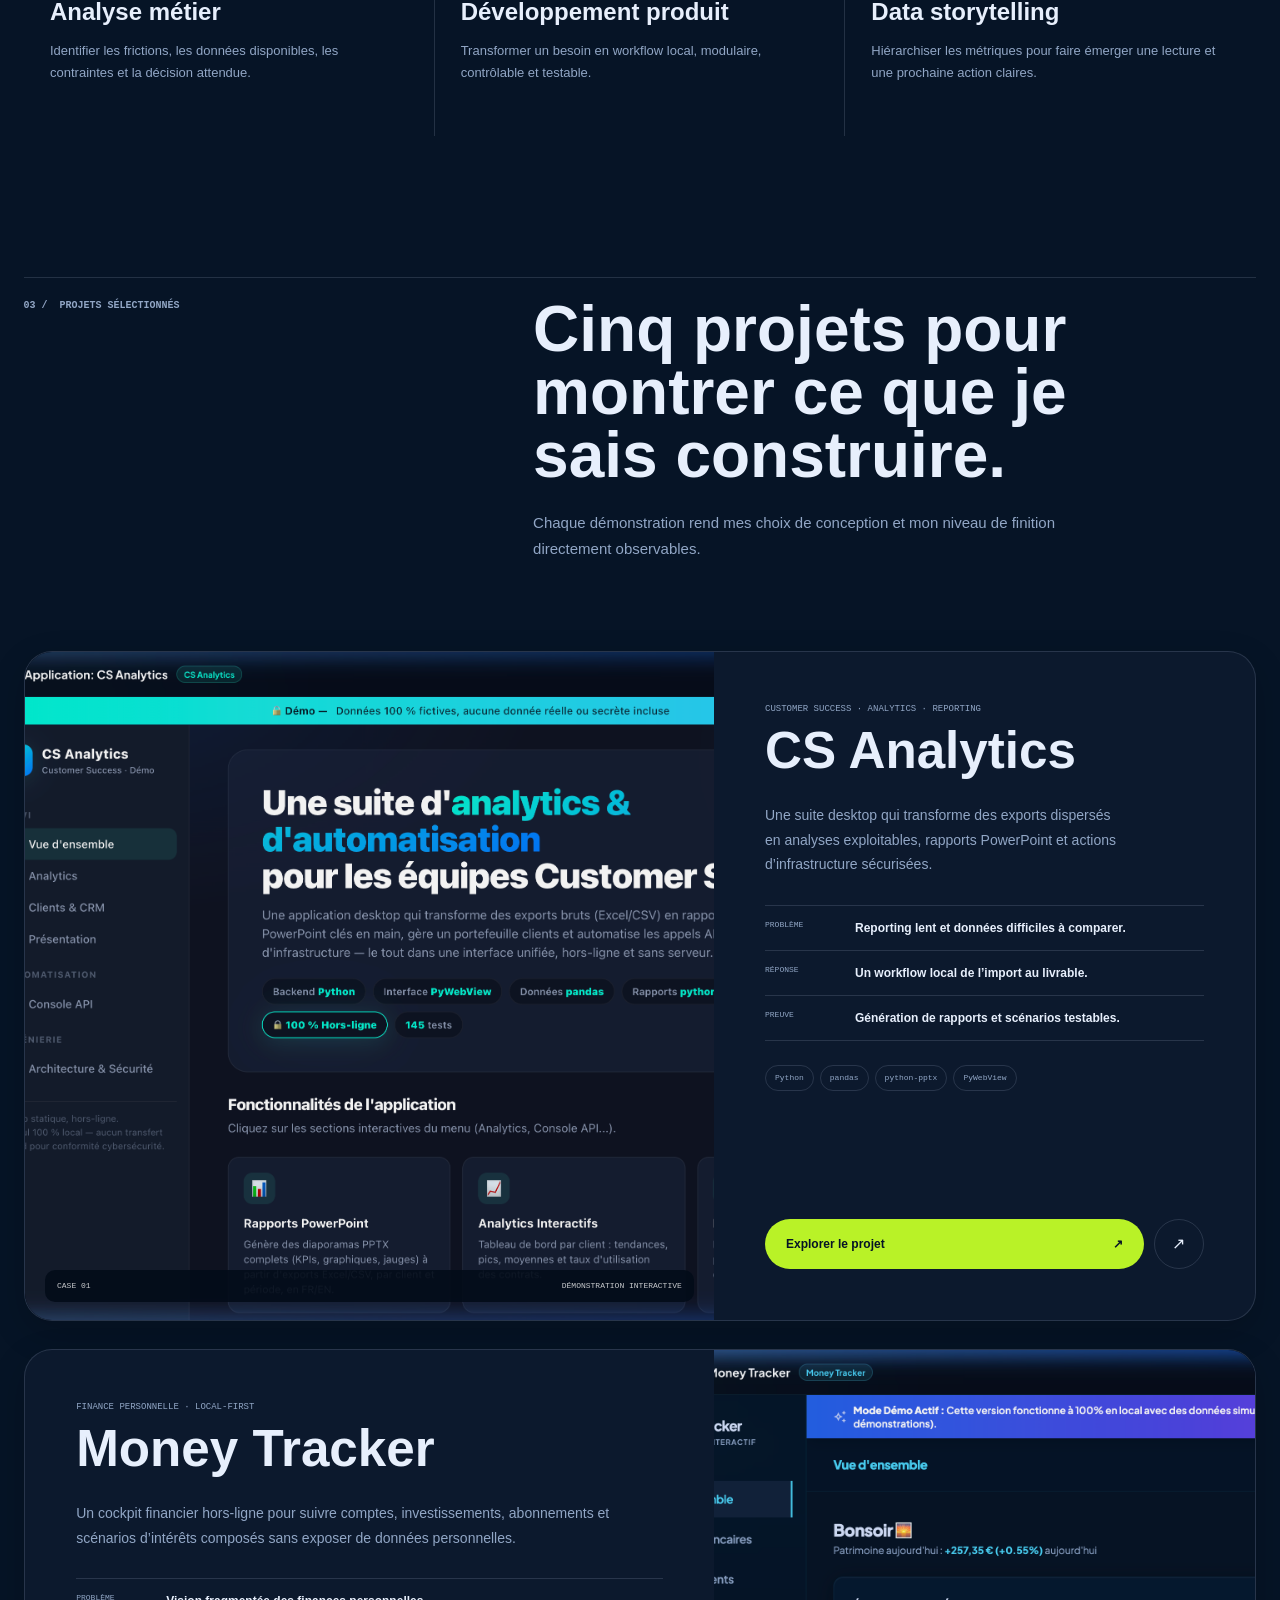
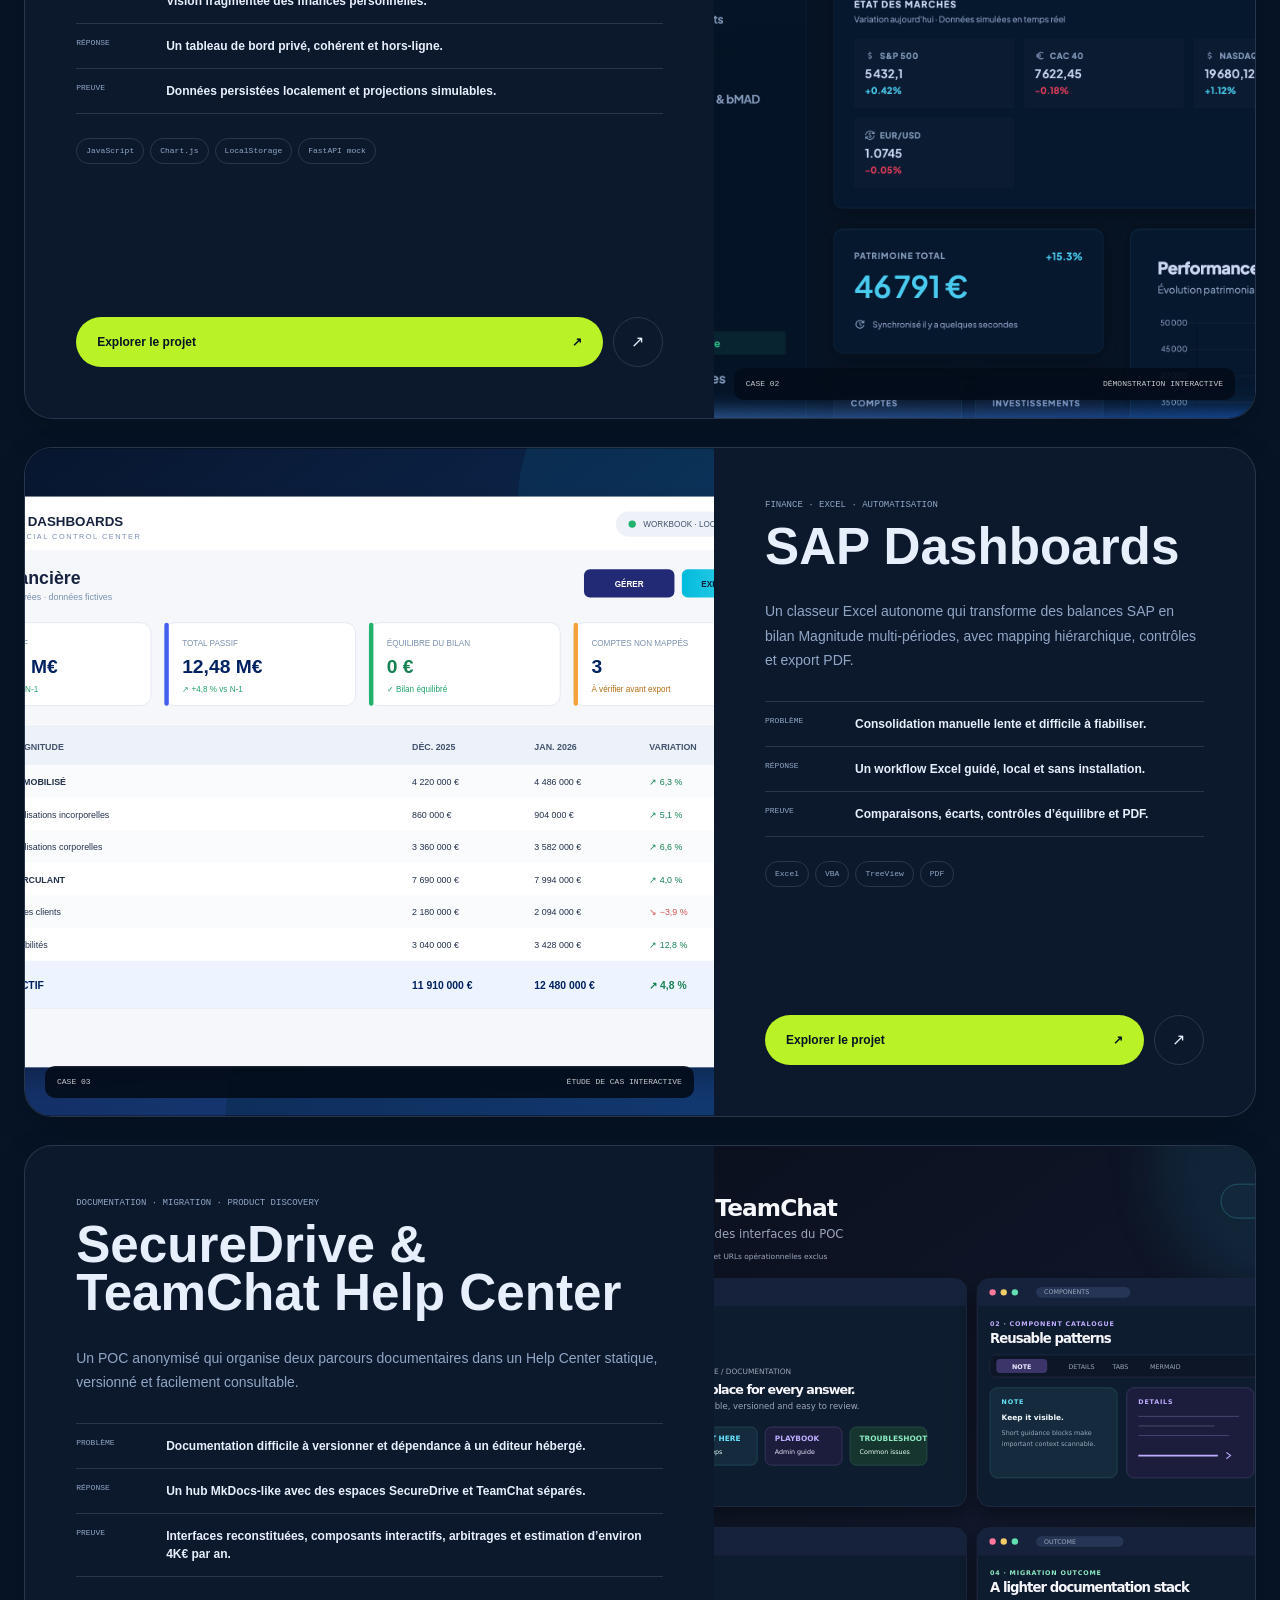
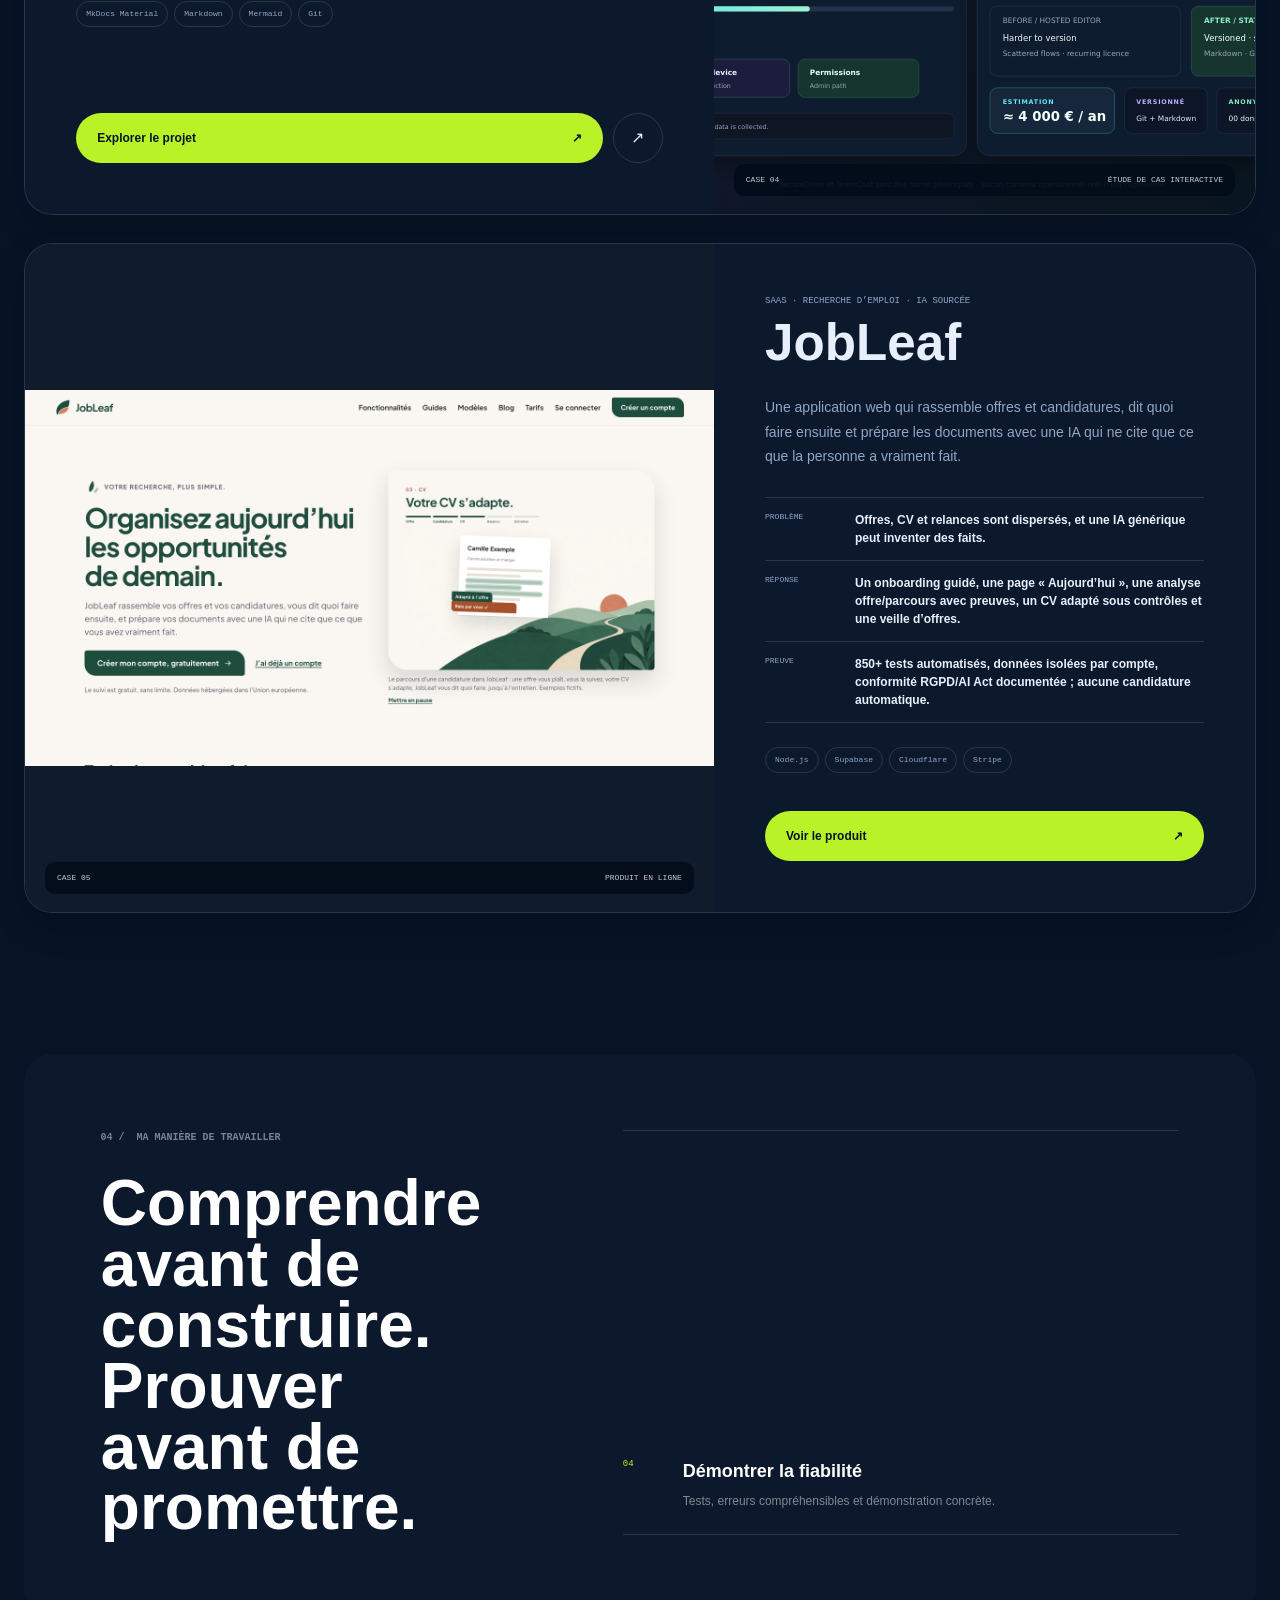
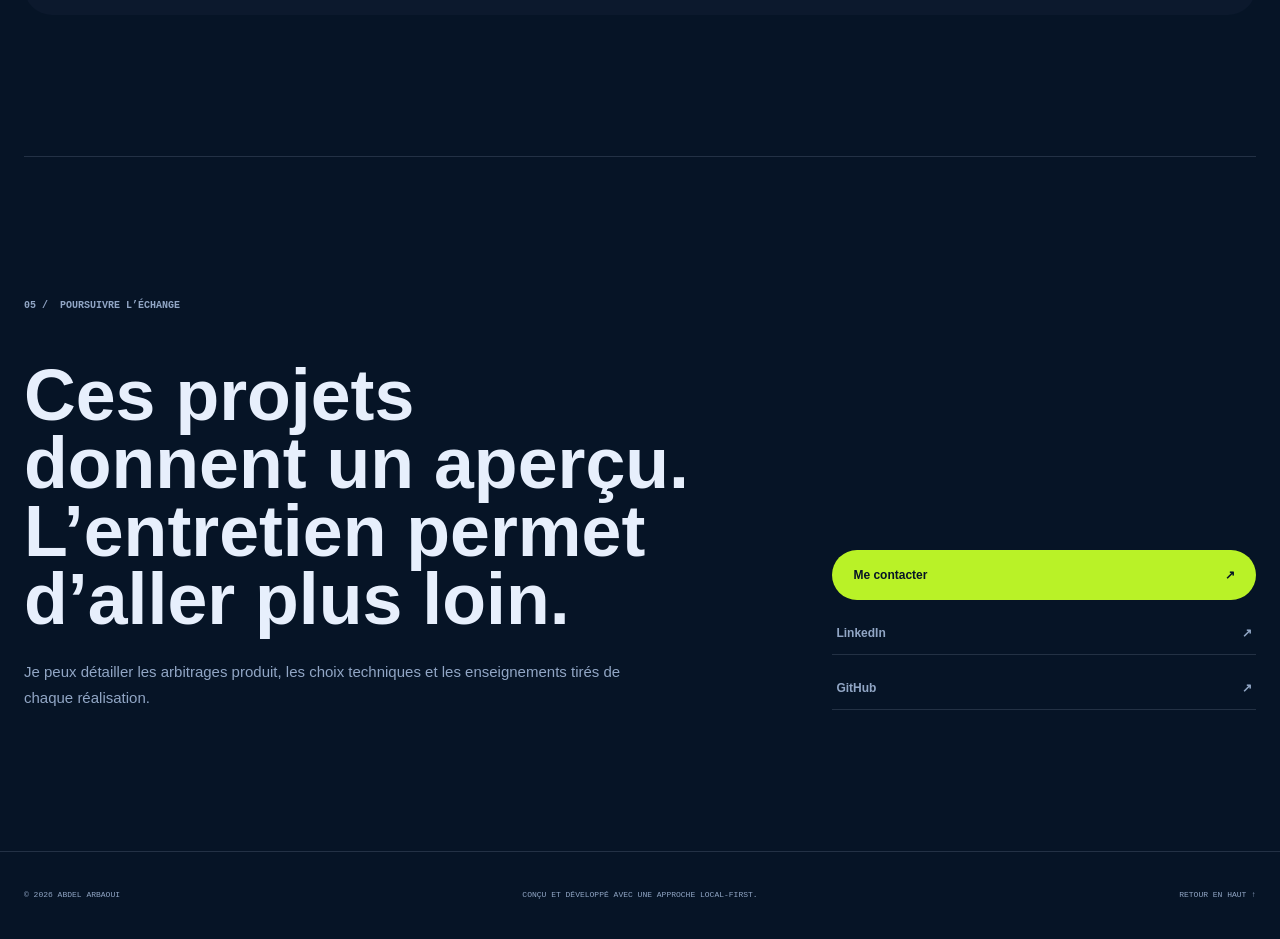
==== commit 11c67254: "Add JobLeaf case study, remove Copilote AO and Candidate" ====
--- a/index.html
+++ b/index.html
@@ -223,7 +223,7 @@
       <header class="section-intro motion-reveal">
         <p class="section-number">03 / <span data-i18n="projects.kicker">Projets sélectionnés</span></p>
         <div>
-          <h2 id="projects-title" class="text-balance" data-i18n="projects.title">Six projets pour montrer ce que je sais construire.</h2>
+          <h2 id="projects-title" class="text-balance" data-i18n="projects.title">Cinq projets pour montrer ce que je sais construire.</h2>
           <p class="text-pretty" data-i18n="projects.intro">Chaque démonstration rend mes choix de conception et mon niveau de finition directement observables.</p>
         </div>
       </header>
@@ -412,13 +412,47 @@
             </div>
           </div>
         </article>
-        <article class="project-card motion-reveal motion-project-card" id="project-btp">
-          <figure class="project-visual project-visual-mockup"><img src="assets/copilote-ao-preview.svg" data-image-fr="assets/copilote-ao-preview.svg" data-image-en="assets/copilote-ao-preview-en.svg" alt="Maquette du tableau de bord Copilote AO" data-i18n-alt="projects.btpAlt" loading="lazy"><figcaption><span>CASE 05</span><span data-i18n="projects.inDevelopment">En développement</span></figcaption></figure>
-          <div class="project-body"><div class="project-heading"><p data-i18n="projects.btpType">BTP · Appels d’offres · IA encadrée</p><h3>Copilote AO</h3></div><p class="project-summary text-pretty" data-i18n="projects.btpSummary">Un copilote pour suivre les appels d’offres, qualifier les opportunités et analyser les dossiers avec des preuves traçables.</p><dl class="project-evidence"><div><dt data-i18n="projects.problem">Problème</dt><dd data-i18n="projects.btpProblem">Les avis et dossiers dispersés rendent la qualification lente.</dd></div><div><dt data-i18n="projects.answer">Réponse</dt><dd data-i18n="projects.btpAnswer">Veille BOAMP/TED/DECP, go/no-go humain et analyse DCE sourcée.</dd></div><div><dt data-i18n="projects.proof">Preuve</dt><dd data-i18n="projects.btpProof">Parcours validé en local et sur projet test ; publication publique bloquée.</dd></div></dl><ul class="tech-list"><li>TypeScript</li><li>Supabase</li><li>RLS</li><li>JSON Schema</li></ul><div class="project-actions"><button class="button button-dark" type="button" data-open-project="btp"><span data-i18n="projects.openCase">Explorer l’étude de cas</span><span aria-hidden="true">↗</span></button><button class="icon-button" type="button" data-open-external="btp" aria-label="Ouvrir Copilote AO dans un nouvel onglet" data-i18n-aria="a11y.btpExternal">↗</button></div><p class="project-note" data-i18n="projects.btpStatus">Aucune soumission automatique</p></div>
-        </article>
-        <article class="project-card project-card-reverse motion-reveal motion-project-card" id="project-candidate">
-          <figure class="project-visual project-visual-mockup"><img src="assets/candidate-preview.svg" data-image-fr="assets/candidate-preview.svg" data-image-en="assets/candidate-preview-en.svg" alt="Maquette du cockpit Candidate" data-i18n-alt="projects.candidateAlt" loading="lazy"><figcaption><span>CASE 06</span><span data-i18n="projects.localApp">Application locale</span></figcaption></figure>
-          <div class="project-body"><div class="project-heading"><p data-i18n="projects.candidateType">Candidatures · Cockpit local</p><h3>Candidate</h3></div><p class="project-summary text-pretty" data-i18n="projects.candidateSummary">Une application locale pour suivre les offres, les candidatures et les documents sans perdre leur provenance.</p><dl class="project-evidence"><div><dt data-i18n="projects.problem">Problème</dt><dd data-i18n="projects.candidateProblem">Offres, CV et analyses sont répartis dans de nombreux dossiers.</dd></div><div><dt data-i18n="projects.answer">Réponse</dt><dd data-i18n="projects.candidateAnswer">Un cockpit avec pipeline, calendrier, aperçu CV et suivi des demandes.</dd></div><div><dt data-i18n="projects.proof">Preuve</dt><dd data-i18n="projects.candidateProof">Application locale testée ; actions ATS/CV supervisées et désactivées par défaut.</dd></div></dl><ul class="tech-list"><li>Node.js</li><li>JavaScript</li><li>DOCX</li><li>Local</li></ul><div class="project-actions"><button class="button button-dark" type="button" data-open-project="candidate"><span data-i18n="projects.openCase">Explorer l’étude de cas</span><span aria-hidden="true">↗</span></button><button class="icon-button" type="button" data-open-external="candidate" aria-label="Ouvrir Candidate dans un nouvel onglet" data-i18n-aria="a11y.candidateExternal">↗</button></div><p class="project-note" data-i18n="projects.candidateStatus">Aucune candidature automatique</p></div>
+        <article class="project-card motion-reveal motion-project-card" id="project-jobleaf">
+          <figure class="project-visual project-visual-mockup">
+            <img src="assets/jobleaf.png" alt="Page d’accueil de JobLeaf" data-i18n-alt="projects.jobleafAlt" loading="lazy">
+            <figcaption>
+              <span>CASE 05</span>
+              <span data-i18n="projects.liveProduct">Produit en ligne</span>
+            </figcaption>
+          </figure>
+          <div class="project-body">
+            <div class="project-heading">
+              <p data-i18n="projects.jobleafType">SaaS · Recherche d’emploi · IA sourcée</p>
+              <h3>JobLeaf</h3>
+            </div>
+            <p class="project-summary text-pretty" data-i18n="projects.jobleafSummary">Une application web qui rassemble offres et candidatures, dit quoi faire ensuite et prépare les documents avec une IA qui ne cite que ce que la personne a vraiment fait.</p>
+            <dl class="project-evidence">
+              <div>
+                <dt data-i18n="projects.problem">Problème</dt>
+                <dd data-i18n="projects.jobleafProblem">Offres, CV et relances sont dispersés, et une IA générique peut inventer des faits.</dd>
+              </div>
+              <div>
+                <dt data-i18n="projects.answer">Réponse</dt>
+                <dd data-i18n="projects.jobleafAnswer">Un onboarding guidé, une page « Aujourd’hui », une analyse offre/parcours avec preuves, un CV adapté sous contrôles et une veille d’offres.</dd>
+              </div>
+              <div>
+                <dt data-i18n="projects.proof">Preuve</dt>
+                <dd data-i18n="projects.jobleafProof">850+ tests automatisés, données isolées par compte, conformité RGPD/AI Act documentée ; aucune candidature automatique.</dd>
+              </div>
+            </dl>
+            <ul class="tech-list" aria-label="Technologies utilisées">
+              <li>Node.js</li>
+              <li>Supabase</li>
+              <li>Cloudflare</li>
+              <li>Stripe</li>
+            </ul>
+            <div class="project-actions">
+              <a class="button button-dark" href="https://jobleaf.app" target="_blank" rel="noopener noreferrer">
+                <span data-i18n="projects.visit">Voir le produit</span>
+                <span aria-hidden="true">↗</span>
+              </a>
+            </div>
+          </div>
         </article>
       </div>
     </section>
--- a/styles.css
+++ b/styles.css
@@ -1668,5 +1668,4 @@
 .project-visual-mockup img { object-fit: contain; object-position: center; }
 .project-note { font-family: var(--font-mono); font-size: 10px; letter-spacing: .07em; text-transform: uppercase; }
 .project-visual-diagram strong { font-family: var(--font-display); font-size: clamp(24px, 3vw, 42px); font-weight: 500; line-height: 1.1; }
-.candidate-diagram { background: radial-gradient(circle at 75% 20%, #4b554c, #172a26 65%); }
 .project-note { margin-top: 16px; }
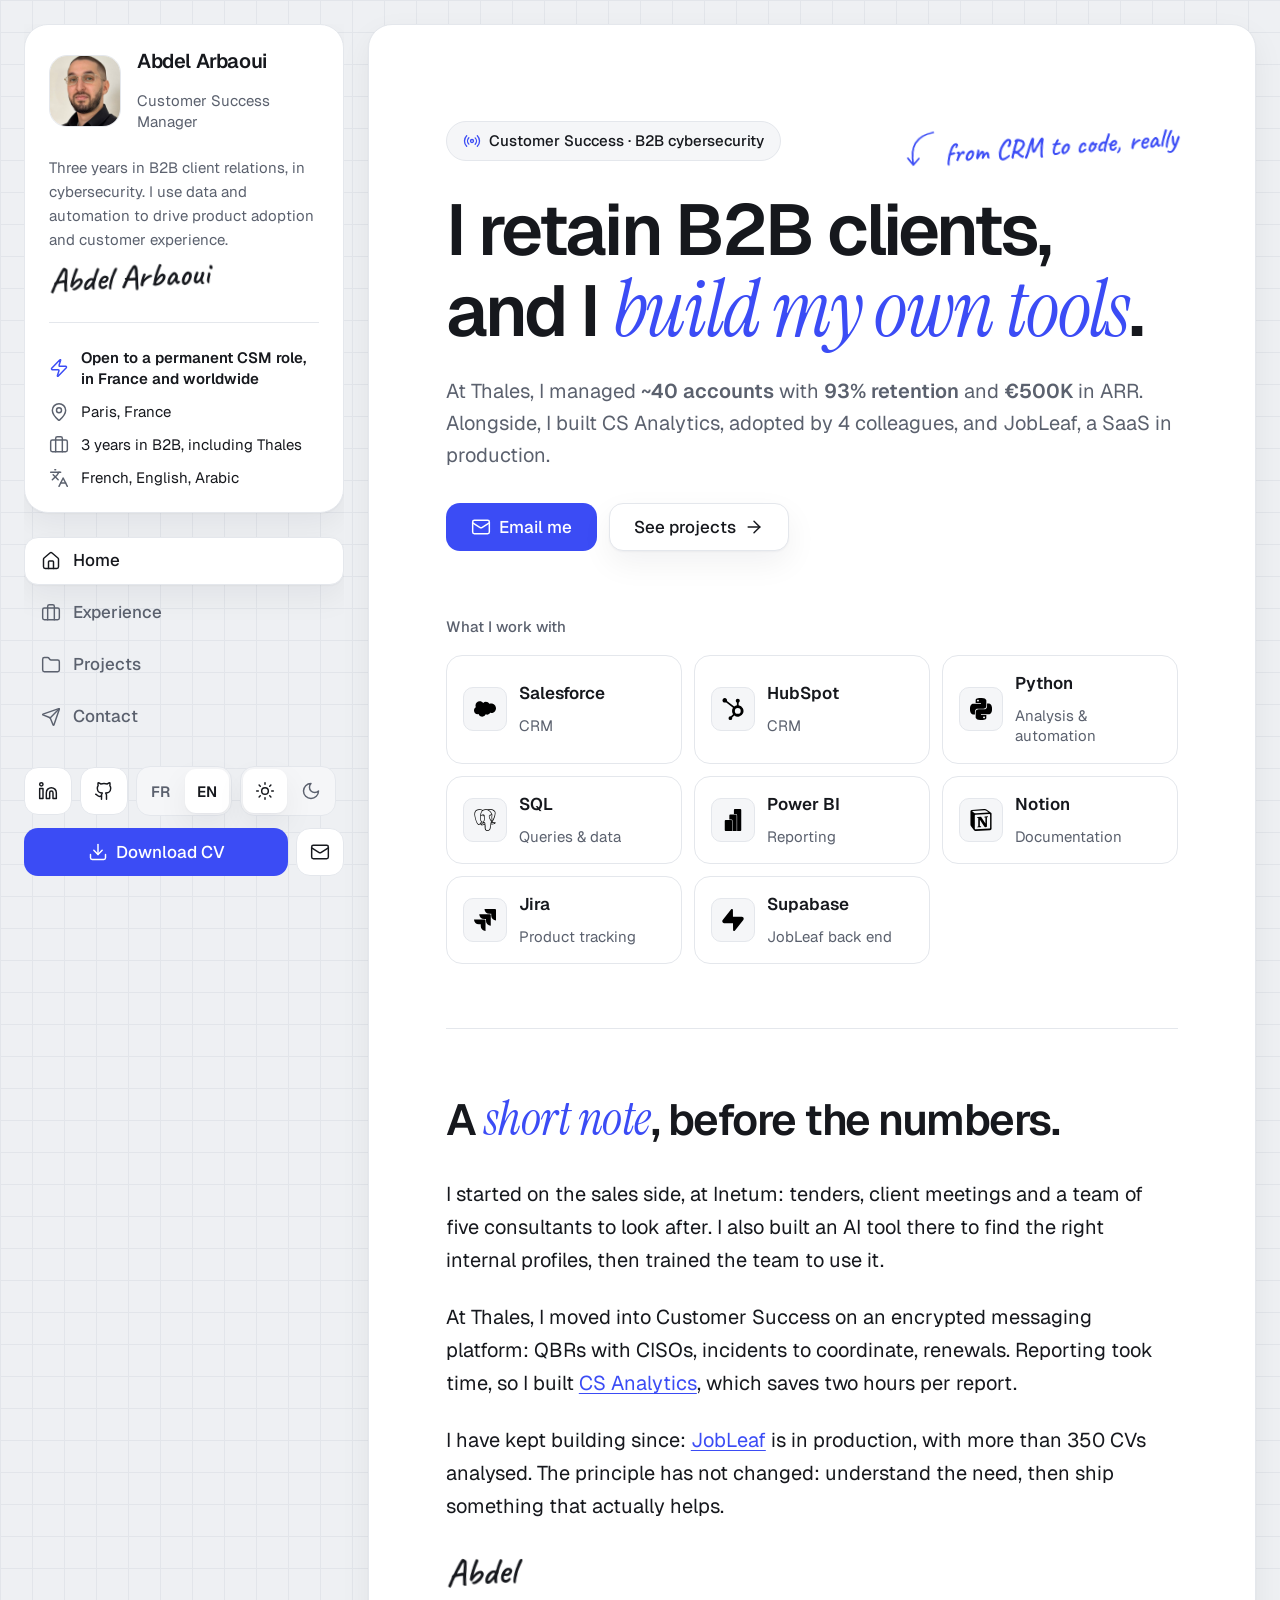
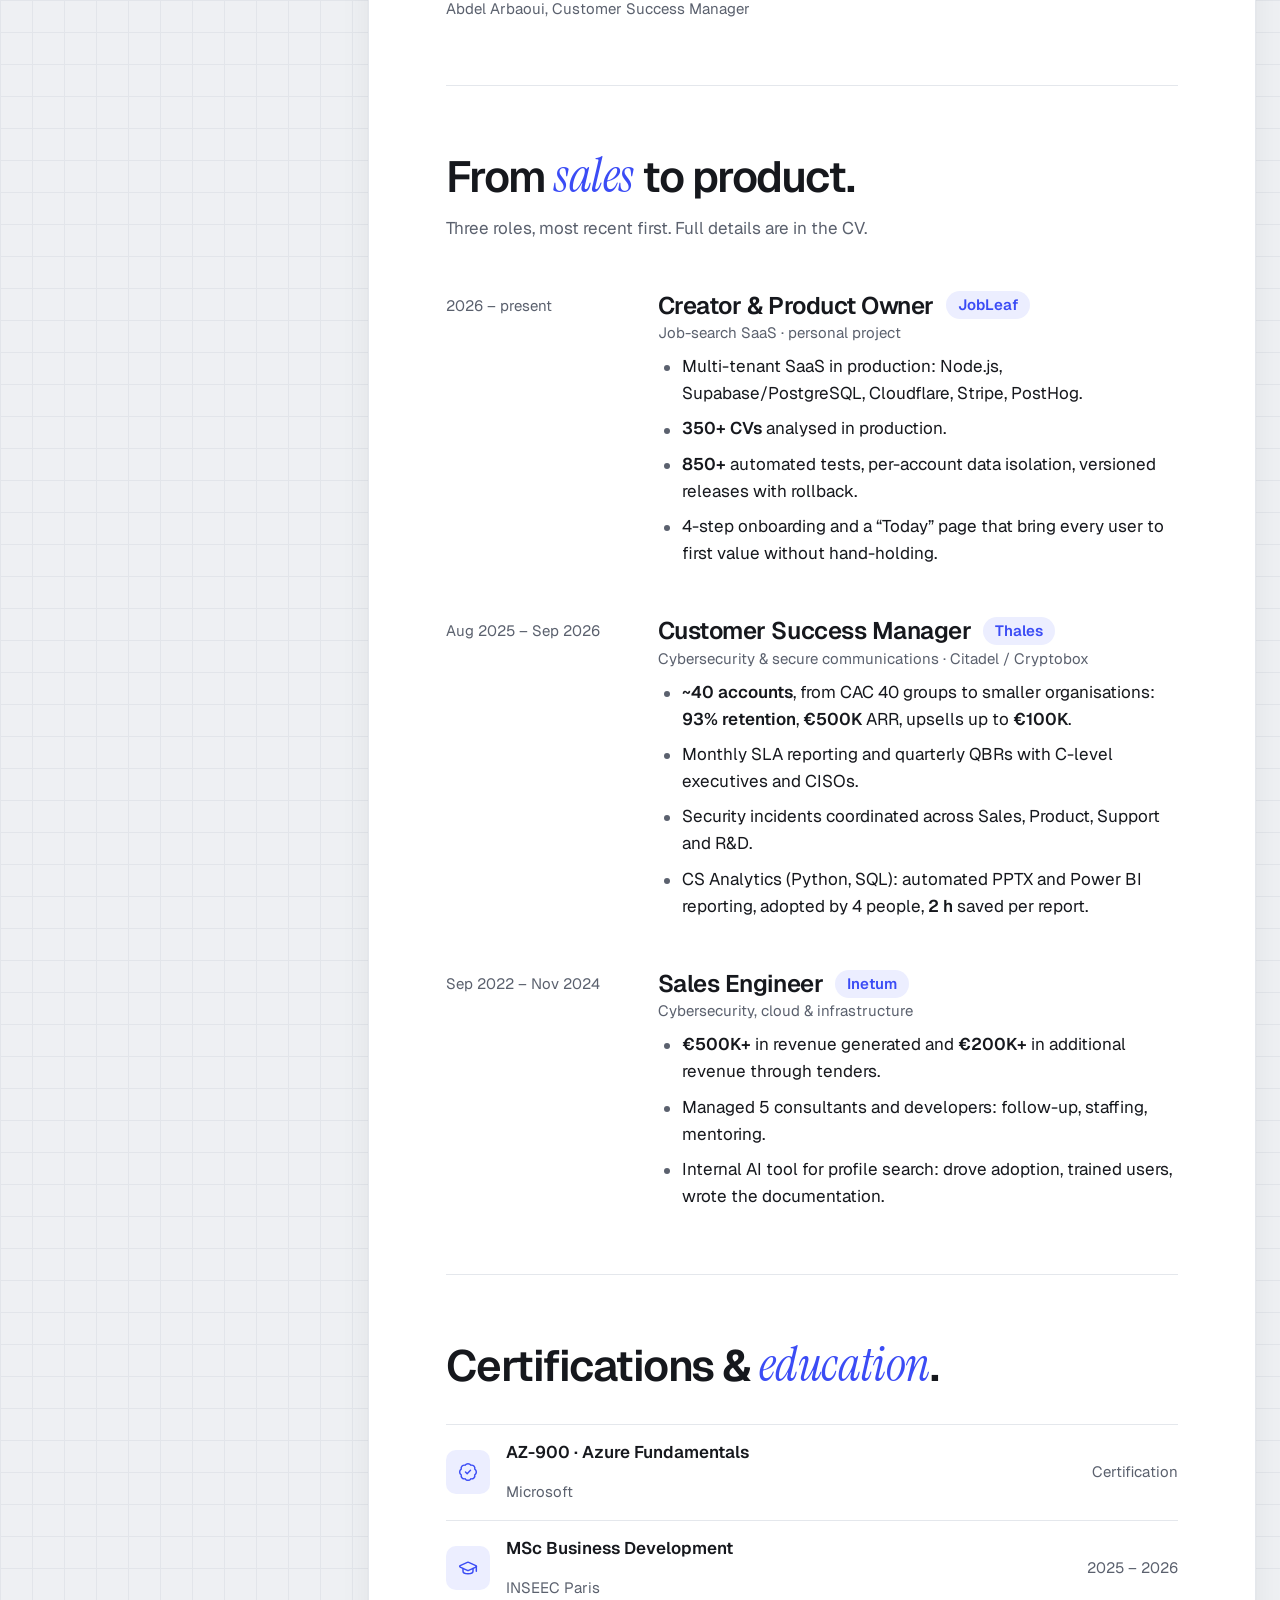
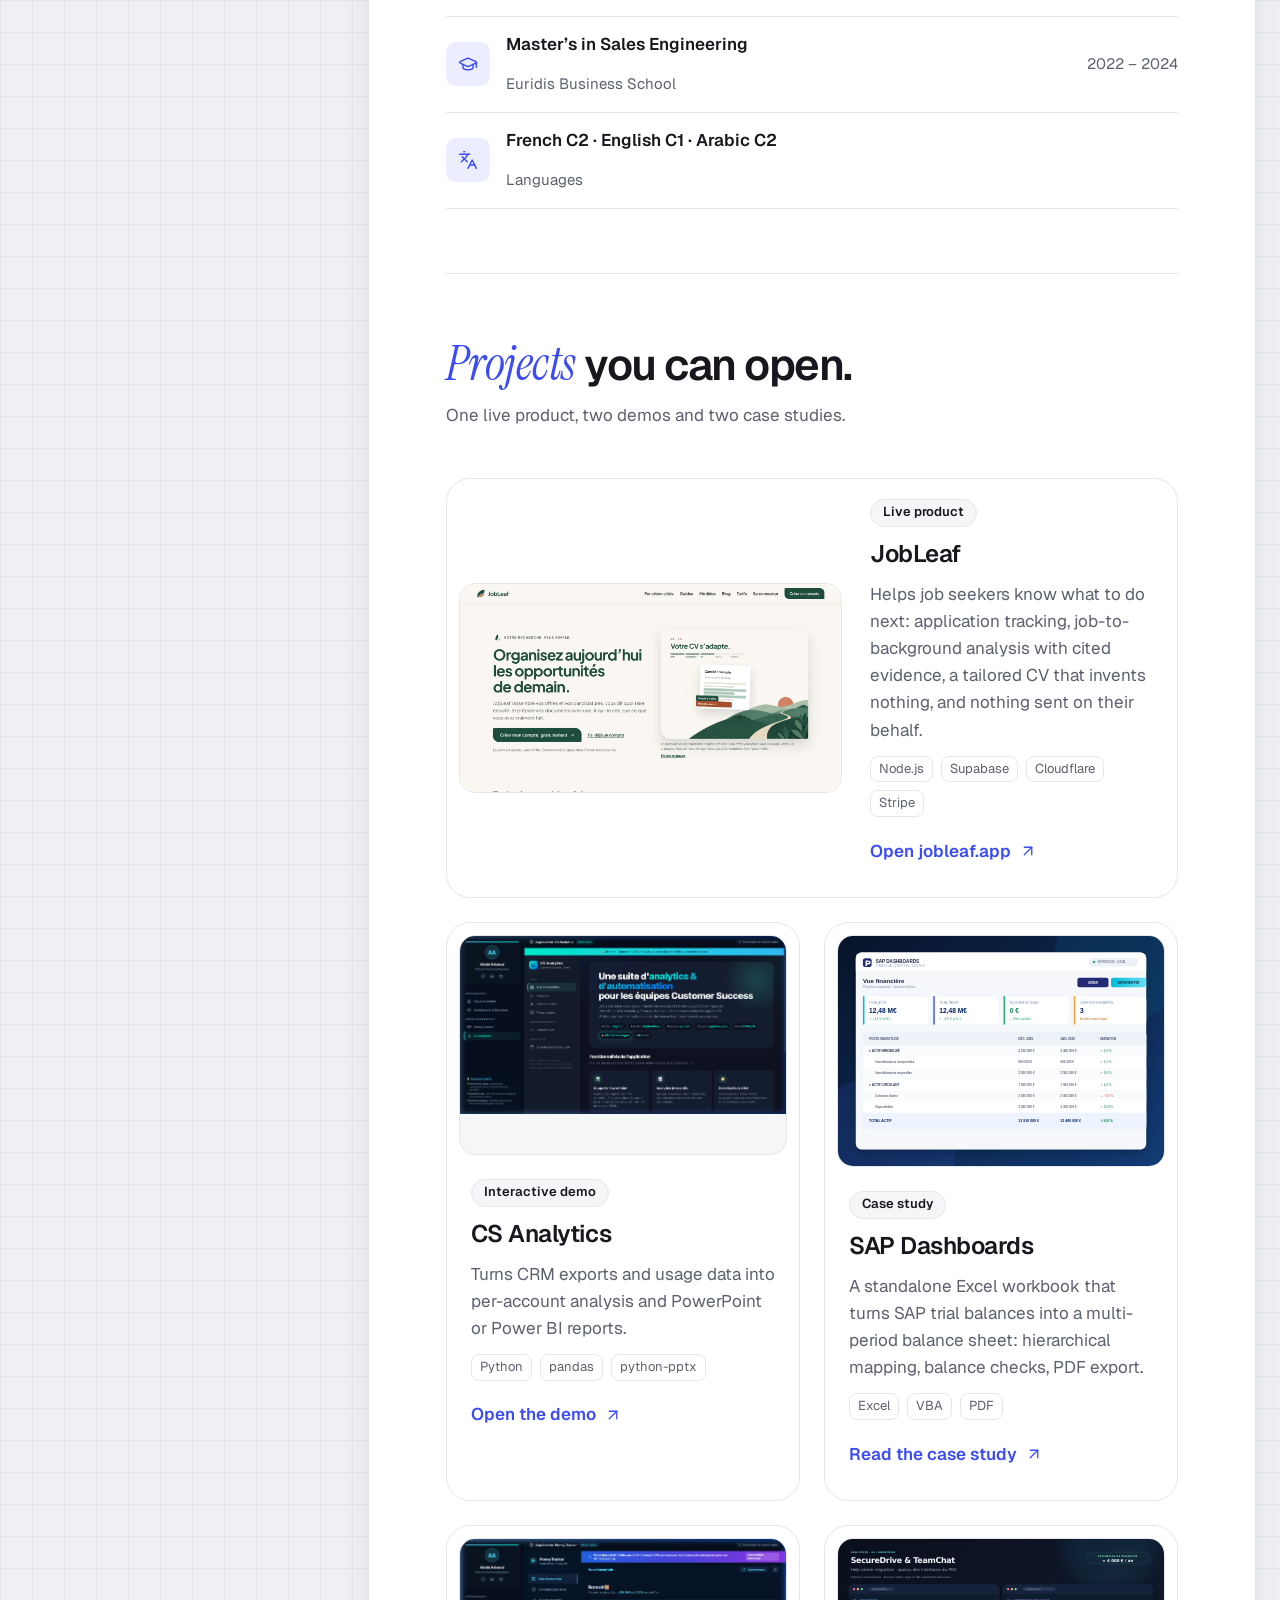
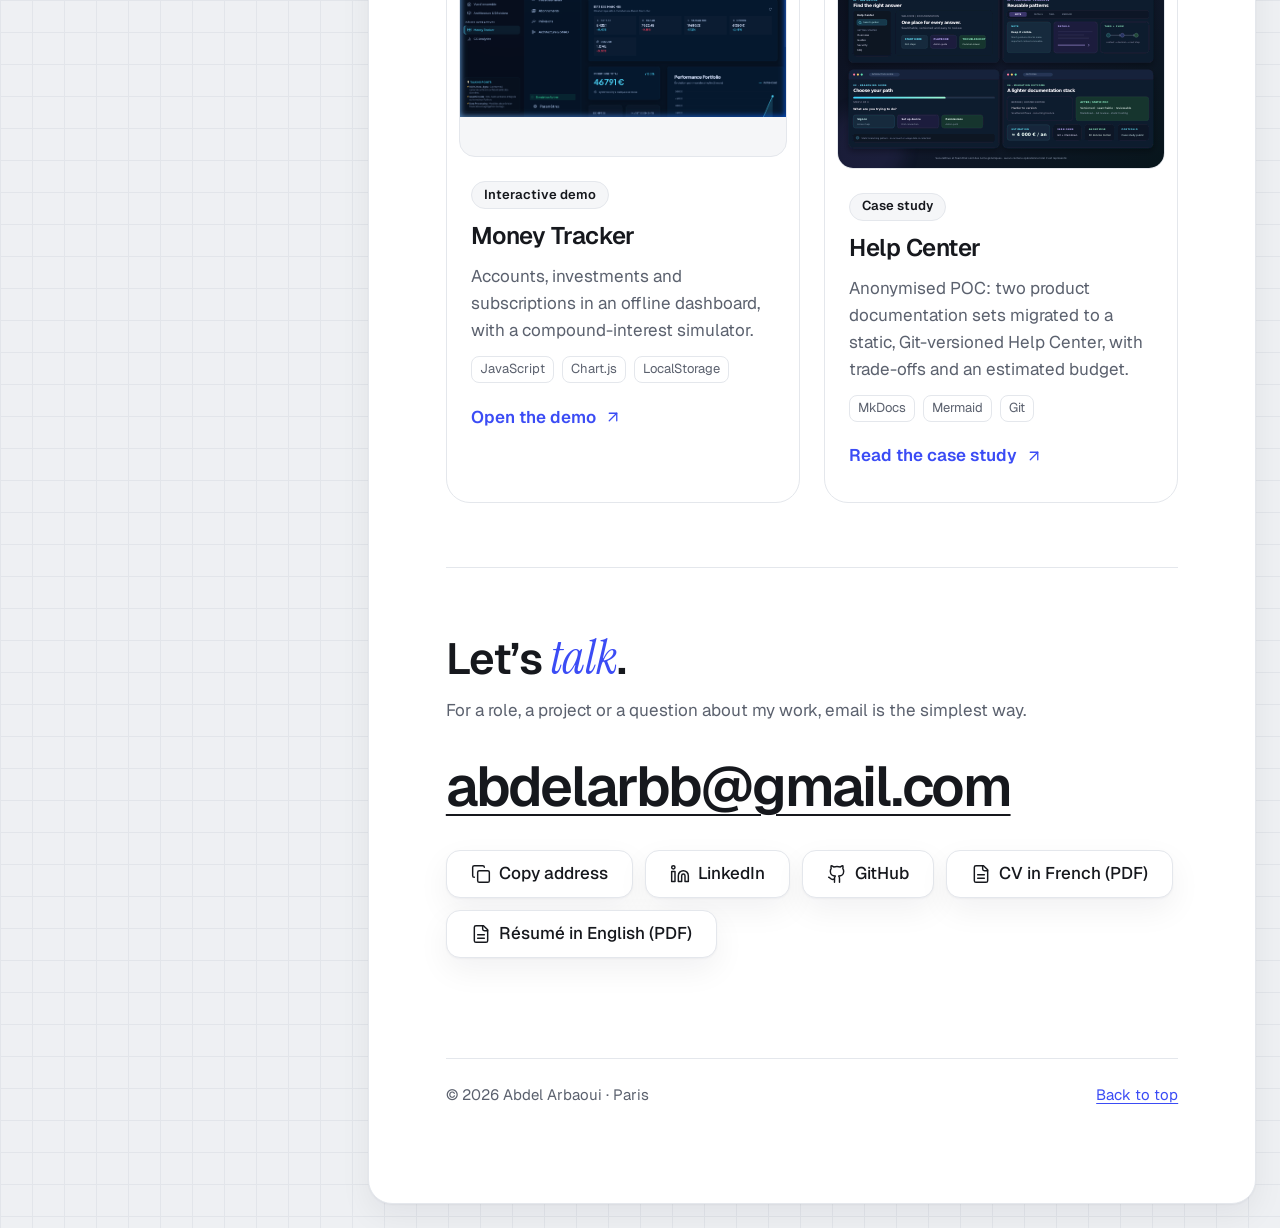
==== commit 4975072c: "Refonte du portfolio" ====
--- a/index.html
+++ b/index.html
@@ -1,553 +1,907 @@
 <!doctype html>
-<html lang="fr">
+<html lang="fr" data-theme="light">
 <head>
-  <meta charset="utf-8">
-  <meta name="viewport" content="width=device-width, initial-scale=1">
-  <meta name="theme-color" content="#0b0f0d">
-  <meta name="description" content="Portfolio d’Abdel Arbaoui — projets, compétences et méthode de travail en Product, Data et Customer Success Operations.">
-  <title>Abdel Arbaoui — Product &amp; Customer Success Systems</title>
-  <link rel="stylesheet" href="styles.css">
-  <script src="app.js" defer></script>
+<meta charset="utf-8">
+<meta name="viewport" content="width=device-width, initial-scale=1">
+<title>Abdel Arbaoui — Customer Success Manager</title>
+<meta name="description" content="Customer Success Manager en cybersécurité B2B. Parcours chez Thales et Inetum, projets JobLeaf, CS Analytics, SAP Dashboards.">
+<link rel="canonical" href="https://abdelarbaoui.github.io/Portfolio/">
+<link rel="icon" href="assets/favicon.svg" type="image/svg+xml">
+<link rel="apple-touch-icon" href="assets/abdel-arbaoui.jpg">
+<meta property="og:type" content="website">
+<meta property="og:url" content="https://abdelarbaoui.github.io/Portfolio/">
+<meta property="og:title" content="Abdel Arbaoui — Customer Success Manager">
+<meta property="og:description" content="Customer Success en cybersécurité B2B, et les outils que je construis : JobLeaf, CS Analytics, SAP Dashboards.">
+<meta property="og:image" content="https://abdelarbaoui.github.io/Portfolio/assets/abdel-arbaoui.jpg">
+<meta property="og:image:width" content="640">
+<meta property="og:image:height" content="640">
+<meta property="og:locale" content="fr_FR">
+<meta property="og:locale:alternate" content="en_GB">
+<meta name="twitter:card" content="summary">
+<script>
+  (function () {
+    var t, l, q;
+    try { t = localStorage.getItem('theme'); l = localStorage.getItem('lang'); } catch (e) {}
+    q = new URLSearchParams(location.search).get('lang');
+    if (q === 'fr' || q === 'en') l = q;
+    if (t !== 'light' && t !== 'dark') t = matchMedia('(prefers-color-scheme: dark)').matches ? 'dark' : 'light';
+    if (l !== 'fr' && l !== 'en') l = (navigator.language || 'fr').toLowerCase().indexOf('fr') === 0 ? 'fr' : 'en';
+    document.documentElement.dataset.theme = t;
+    document.documentElement.dataset.lang = l;
+  })();
+</script>
+<link rel="preconnect" href="https://fonts.googleapis.com">
+<link rel="preconnect" href="https://fonts.gstatic.com" crossorigin>
+<link href="https://fonts.googleapis.com/css2?family=Caveat:wght@500;600&family=Geist:wght@400;500;600;700&family=Instrument+Serif:ital@0;1&display=swap" rel="stylesheet">
+<style>
+/* OD-LAYOUT-PRIMITIVES v1 — structure only: display, flex/grid, overflow, wrapping, ratio.
+   Put this @layer first; product CSS outside the layer always wins. */
+@layer od-layout {
+  :where(.od-stack,.od-row,.od-row-top,.od-cluster,.od-grid,.od-field,.od-stat,.od-cell,.od-tile) > :where(*) { min-width: 0; }
+
+  /* containers */
+  .od-stack   { display: flex; flex-direction: column; gap: var(--od-gap, 8px); }
+  .od-row     { display: flex; align-items: center; gap: var(--od-gap, 8px); }
+  .od-row-top { display: flex; align-items: flex-start; gap: var(--od-gap, 8px); }
+  .od-cluster { display: flex; flex-wrap: wrap; align-items: center; gap: var(--od-gap, 8px); }
+  .od-fill    { flex: 1 1 0; min-width: 0; }
+  .od-fixed   { flex: none; }
+  .od-grid    { display: grid; gap: var(--od-gap, 12px); grid-template-columns: repeat(var(--od-cols, 3), minmax(0, 1fr)); }
+
+  /* stacked information: each piece is its own line — never sibling inline spans */
+  .od-stat, .od-field, .od-cell { display: grid; gap: var(--od-gap, 2px); }
+  :where(.od-stat,.od-field,.od-cell) > :where(*) { display: block; }
+  .od-tile { display: grid; grid-template-rows: auto 1fr; }
+  :where(.od-tile) > :where(*) { display: block; }
+
+  /* media keeps its intrinsic ratio by default; never a distorted or cropped
+     cover by accident. height:auto lets the ratio win over an <img height="…">
+     attribute. Cropping to a uniform box is an explicit opt-in: set --od-ratio
+     AND add .od-media-cover together (per the core rule, only where a crop is
+     deliberate — tile thumbs, decorative fills — never on full-frame content). */
+  .od-media { display: block; width: 100%; height: auto; aspect-ratio: var(--od-ratio, auto); }
+  .od-media-cover { object-fit: cover; }
+
+  /* data text only — authored copy is rewritten to its budget instead */
+  .od-truncate { display: block; max-width: 100%; overflow: hidden; white-space: nowrap; text-overflow: ellipsis; }
+  .od-clamp-2, .od-clamp-3 { display: -webkit-box; -webkit-box-orient: vertical; overflow: hidden; overflow-wrap: anywhere; }
+  .od-clamp-2 { -webkit-line-clamp: 2; }
+  .od-clamp-3 { -webkit-line-clamp: 3; }
+  .od-lines-2 { min-height: calc(2 * 1.4em); }   /* block-level reservation for a shared baseline */
+  .od-nowrap  { white-space: nowrap; }           /* 数字+单位 · 价格+起 · 日期+星期 */
+  .od-keep    { word-break: keep-all; overflow-wrap: anywhere; } /* CJK labels break at spaces / <wbr> first */
+
+  /* screen skeleton (optional): bars take their own space, the middle scrolls — no padding guessed for chrome */
+  .od-screen { display: grid; grid-template-rows: auto minmax(0, 1fr) auto; height: 100%; }
+  .od-scroll { overflow-y: auto; overscroll-behavior: contain; min-height: 0; }
+
+  /* horizontal rail: the next item peeks at the edge; trailing room survives overflow */
+  .od-rail { display: flex; gap: var(--od-gap, 8px); overflow-x: auto; scroll-snap-type: x proximity; scrollbar-width: none;
+             padding-inline: var(--od-rail-pad, 16px); scroll-padding-inline: var(--od-rail-pad, 16px); }
+  .od-rail::-webkit-scrollbar { display: none; }
+  :where(.od-rail) > :where(*) { flex: none; scroll-snap-align: start; }
+  :where(.od-rail) > :where(:last-child) { margin-inline-end: var(--od-rail-pad, 16px); }
+
+  .od-spacer { flex: none; visibility: hidden; pointer-events: none; }
+  .od-touch  { min-width: 44px; min-height: 44px; }
+}
+/* /OD-LAYOUT-PRIMITIVES v1 */
+
+:root {
+  /* couleurs — clair */
+  --canvas: #EEF0F3;
+  --grid: #E2E5EA;
+  --panel: #FFFFFF;
+  --panel-2: #F5F6F8;
+  --ink: #16181D;
+  --ink-soft: #5B616E;
+  --line: #E4E7EC;
+  --accent: #3B4CF5;
+  --accent-hover: #2B3BDB;
+  --accent-ink: #FFFFFF;
+  --accent-soft: #ECEEFF;
+  --logo-filter: none;
+  --shadow: 0 1px 2px rgba(16, 24, 40, .04), 0 12px 32px rgba(16, 24, 40, .06);
+
+  /* typographie */
+  --font-sans: "Geist", "Helvetica Neue", Helvetica, sans-serif;
+  --font-serif: "Instrument Serif", Georgia, serif;
+  --font-hand: "Caveat", "Bradley Hand", cursive;
+  --fs-xs: 13px;
+  --fs-s: 15px;
+  --fs-base: 17px;
+  --fs-l: 20px;
+  --fs-xl: 24px;
+  --fs-h2: clamp(30px, 3.4vw, 44px);
+  --fs-h1: clamp(40px, 5.6vw, 76px);
+
+  /* espacements */
+  --s-1: 4px; --s-2: 8px; --s-3: 12px; --s-4: 16px; --s-5: 24px;
+  --s-6: 32px; --s-7: 48px; --s-8: 64px; --s-9: 96px;
+
+  /* formes */
+  --r-panel: 24px;
+  --r-card: 16px;
+  --r-btn: 14px;
+  --r-sm: 10px;
+
+  /* mouvement */
+  --dur-in: 200ms;
+  --dur-out: 140ms;
+  --dur-hover: 150ms;
+  --ease-out: cubic-bezier(0, 0, .2, 1);
+  --ease-in: cubic-bezier(.4, 0, 1, 1);
+
+  --sidebar-w: 320px;
+  --shell-pad: 24px;
+  color-scheme: light;
+}
+html[data-theme="dark"] {
+  --canvas: #0E1014;
+  --grid: #171A20;
+  --panel: #16191F;
+  --panel-2: #1D2129;
+  --ink: #ECEEF2;
+  --ink-soft: #A3A9B6;
+  --line: #2A2F38;
+  --accent: #8B96FF;
+  --accent-hover: #A7AFFF;
+  --accent-ink: #0E1014;
+  --accent-soft: #232847;
+  --logo-filter: invert(1);
+  --shadow: 0 1px 2px rgba(0, 0, 0, .3);
+  color-scheme: dark;
+}
+
+*, *::before, *::after { box-sizing: border-box; }
+html { scroll-behavior: smooth; scroll-padding-top: var(--s-5); -webkit-text-size-adjust: 100%; }
+body {
+  margin: 0;
+  font-family: var(--font-sans);
+  font-size: var(--fs-base);
+  line-height: 1.6;
+  color: var(--ink);
+  background-color: var(--canvas);
+  background-image:
+    linear-gradient(var(--grid) 1px, transparent 1px),
+    linear-gradient(90deg, var(--grid) 1px, transparent 1px);
+  background-size: 32px 32px;
+  -webkit-font-smoothing: antialiased;
+}
+h1, h2, h3, p, ul, ol, dl, dd, figure { margin: 0; }
+ul, ol { padding: 0; list-style: none; }
+img { max-width: 100%; }
+a { color: var(--accent); text-decoration-thickness: 1px; text-underline-offset: 3px; }
+@media (hover: hover) { a:hover { color: var(--accent-hover); } }
+:focus-visible { outline: 2px solid var(--accent); outline-offset: 3px; border-radius: 6px; }
+.sr-only { position: absolute; width: 1px; height: 1px; padding: 0; margin: -1px; overflow: hidden; clip: rect(0 0 0 0); white-space: nowrap; border: 0; }
+.skip { position: absolute; left: var(--s-4); top: var(--s-4); z-index: 60; padding: var(--s-2) var(--s-4); background: var(--ink); color: var(--panel); border-radius: var(--r-sm); transform: translateY(-200%); }
+.skip:focus { transform: none; }
+
+.i { width: 20px; height: 20px; flex: none; fill: none; stroke: currentColor; stroke-width: 1.75; stroke-linecap: round; stroke-linejoin: round; }
+.serif { font-family: var(--font-serif); font-style: italic; font-weight: 400; color: var(--accent); letter-spacing: -.01em; }
+.hand { font-family: var(--font-hand); font-weight: 600; }
+
+/* ---------- coque ---------- */
+.shell {
+  display: grid;
+  grid-template-columns: var(--sidebar-w) minmax(0, 1fr);
+  gap: var(--s-5);
+  max-width: 1600px;
+  margin: 0 auto;
+  padding: var(--shell-pad);
+  align-items: start;
+}
+
+/* ---------- barre latérale ---------- */
+.sidebar {
+  position: sticky; top: var(--shell-pad);
+  height: calc(100vh - 2 * var(--shell-pad));
+  display: flex; flex-direction: column; gap: var(--s-5);
+  overflow-y: auto; scrollbar-width: none;
+}
+.sidebar::-webkit-scrollbar { display: none; }
+.card {
+  background: var(--panel); border: 1px solid var(--line);
+  border-radius: var(--r-panel); box-shadow: var(--shadow);
+}
+.profile { padding: var(--s-5); }
+.profile-head { --od-gap: var(--s-4); }
+.avatar { display: block; width: 72px; height: 72px; border-radius: 18px; border: 1px solid var(--line); }
+.p-name { font-size: var(--fs-l); font-weight: 600; letter-spacing: -.02em; line-height: 1.25; }
+.p-role { font-size: var(--fs-s); color: var(--ink-soft); line-height: 1.4; }
+.menu-btn { display: none; }
+.profile-more { margin-top: var(--s-5); }
+.bio { font-size: var(--fs-s); color: var(--ink-soft); line-height: 1.6; }
+.signature { margin-top: var(--s-3); font-size: 34px; line-height: 1; color: var(--ink); transform: rotate(-3deg); transform-origin: left center; }
+.facts { margin-top: var(--s-5); padding-top: var(--s-5); border-top: 1px solid var(--line); display: grid; gap: var(--s-3); }
+.facts li { display: flex; align-items: center; gap: var(--s-3); font-size: var(--fs-s); line-height: 1.4; }
+.facts .i { color: var(--ink-soft); }
+.facts .avail { font-weight: 600; }
+.facts .avail .i { color: var(--accent); }
+
+.drawer { display: flex; flex-direction: column; gap: var(--s-5); flex: 1 1 auto; }
+.nav { display: grid; gap: var(--s-1); }
+.nav a {
+  display: flex; align-items: center; gap: var(--s-3);
+  min-height: 48px; padding: 0 var(--s-4);
+  border-radius: var(--r-btn); border: 1px solid transparent;
+  color: var(--ink-soft); font-size: var(--fs-base); font-weight: 500; text-decoration: none;
+  transition: background-color var(--dur-hover) var(--ease-out), color var(--dur-hover) var(--ease-out);
+}
+@media (hover: hover) { .nav a:hover { color: var(--ink); background: var(--panel); } }
+.nav a[aria-current="location"] { color: var(--ink); background: var(--panel); border-color: var(--line); box-shadow: var(--shadow); }
+
+.side-foot { margin-top: auto; display: grid; gap: var(--s-3); }
+.side-row { --od-gap: var(--s-2); }
+.icon-btn {
+  display: inline-flex; align-items: center; justify-content: center;
+  width: 48px; height: 48px; flex: none;
+  background: var(--panel); color: var(--ink);
+  border: 1px solid var(--line); border-radius: var(--r-btn);
+  cursor: pointer; text-decoration: none;
+  transition: border-color var(--dur-hover) var(--ease-out), color var(--dur-hover) var(--ease-out);
+}
+@media (hover: hover) { .icon-btn:hover { border-color: var(--accent); color: var(--accent); } }
+.seg {
+  display: inline-flex; gap: 2px; padding: 2px; flex: none;
+  background: var(--panel-2); border: 1px solid var(--line); border-radius: var(--r-btn);
+}
+.seg button {
+  display: inline-flex; align-items: center; justify-content: center;
+  width: 44px; height: 44px; border: 0; border-radius: 11px;
+  background: transparent; color: var(--ink-soft); cursor: pointer;
+  font: 600 var(--fs-s)/1 var(--font-sans); letter-spacing: .02em;
+}
+.seg button[aria-pressed="true"] { background: var(--panel); color: var(--ink); box-shadow: var(--shadow); }
+@media (hover: hover) { .seg button:hover { color: var(--ink); } }
+
+.btn {
+  display: inline-flex; align-items: center; justify-content: center; gap: var(--s-2);
+  min-height: 48px; padding: 0 var(--s-5);
+  border-radius: var(--r-btn); border: 1px solid transparent;
+  font: 500 var(--fs-base)/1 var(--font-sans); text-decoration: none; white-space: nowrap; cursor: pointer;
+  transition: background-color var(--dur-hover) var(--ease-out), border-color var(--dur-hover) var(--ease-out), color var(--dur-hover) var(--ease-out);
+}
+.btn-primary { background: var(--accent); color: var(--accent-ink); }
+@media (hover: hover) { .btn-primary:hover { background: var(--accent-hover); color: var(--accent-ink); } }
+.btn-ghost { background: var(--panel); color: var(--ink); border-color: var(--line); box-shadow: var(--shadow); }
+@media (hover: hover) { .btn-ghost:hover { border-color: var(--accent); color: var(--accent); } }
+.btn-block { flex: 1 1 auto; }
+
+/* ---------- panneau principal ---------- */
+.main { padding: var(--s-9) clamp(24px, 6vw, 112px); min-width: 0; }
+.main > section { max-width: 900px; margin: 0 auto; }
+.main > section + section { margin-top: var(--s-8); padding-top: var(--s-8); border-top: 1px solid var(--line); }
+.h2 { font-size: var(--fs-h2); font-weight: 600; letter-spacing: -.035em; line-height: 1.1; }
+.h2 .serif { font-size: 1.1em; }
+.lede-soft { margin-top: var(--s-3); color: var(--ink-soft); max-width: 60ch; }
+.mobile-only { display: none; }
+
+/* accueil */
+.hero-top { --od-gap: var(--s-4) var(--s-6); justify-content: space-between; align-items: flex-end; }
+.pill {
+  display: inline-flex; align-items: center; gap: var(--s-2);
+  min-height: 40px; padding: 0 var(--s-4);
+  background: var(--panel-2); border: 1px solid var(--line); border-radius: 999px;
+  font-size: var(--fs-s); font-weight: 500;
+}
+.pill .i { color: var(--accent); width: 18px; height: 18px; }
+.annot { display: flex; align-items: flex-end; gap: var(--s-1); color: var(--accent); font-size: 28px; line-height: 1; transform: rotate(-4deg); }
+.annot svg { width: 36px; height: 40px; flex: none; fill: none; stroke: currentColor; stroke-width: 1.75; stroke-linecap: round; }
+.h1 { margin-top: var(--s-6); font-size: var(--fs-h1); font-weight: 600; letter-spacing: -.04em; line-height: 1.04; max-width: 15ch; }
+.h1 .serif { font-size: 1.12em; letter-spacing: -.02em; }
+.hero-lede { margin-top: var(--s-5); font-size: var(--fs-l); line-height: 1.6; color: var(--ink-soft); max-width: 58ch; }
+.hero-ctas { margin-top: var(--s-6); --od-gap: var(--s-3); }
+.tools-label { margin-top: var(--s-8); font-size: var(--fs-s); font-weight: 500; color: var(--ink-soft); }
+.tools { margin-top: var(--s-4); display: grid; gap: var(--s-3); grid-template-columns: repeat(auto-fill, minmax(200px, 1fr)); }
+.tool {
+  --od-gap: var(--s-3);
+  padding: var(--s-4); min-height: 80px;
+  background: var(--panel); border: 1px solid var(--line); border-radius: var(--r-card);
+}
+.tool-logo { display: flex; align-items: center; justify-content: center; width: 44px; height: 44px; border-radius: var(--r-sm); background: var(--panel-2); border: 1px solid var(--line); }
+.tool-logo img { display: block; width: 22px; height: 22px; filter: var(--logo-filter); }
+.tool-name { font-weight: 600; line-height: 1.3; }
+.tool-use { font-size: var(--fs-s); color: var(--ink-soft); line-height: 1.35; }
+
+/* note */
+.note p { margin-top: var(--s-5); font-size: var(--fs-l); line-height: 1.65; max-width: 62ch; }
+.note .h2 + p { margin-top: var(--s-6); }
+.note-sign { margin-top: var(--s-6); display: grid; gap: var(--s-1); }
+.note-sign .hand { font-size: 38px; line-height: 1; transform: rotate(-3deg); transform-origin: left center; }
+.note-sign span:last-child { font-size: var(--fs-s); color: var(--ink-soft); }
+
+/* parcours */
+.jobs { margin-top: var(--s-7); display: grid; gap: var(--s-7); }
+.job { display: grid; gap: var(--s-3); grid-template-columns: minmax(0, 1fr); }
+.job-when { font-size: var(--fs-s); color: var(--ink-soft); }
+.job-head { --od-gap: var(--s-2) var(--s-3); }
+.job-title { font-size: var(--fs-xl); font-weight: 600; letter-spacing: -.02em; line-height: 1.3; }
+.badge {
+  display: inline-flex; align-items: center; min-height: 28px; padding: 0 var(--s-3);
+  border-radius: 999px; background: var(--accent-soft); color: var(--accent);
+  font-size: var(--fs-s); font-weight: 600; white-space: nowrap;
+}
+.job-ctx { font-size: var(--fs-s); color: var(--ink-soft); }
+.bullets { margin-top: var(--s-2); display: grid; gap: var(--s-2); }
+.bullets li { position: relative; padding-left: var(--s-5); color: var(--ink); }
+.bullets li::before { content: ""; position: absolute; left: 6px; top: .72em; width: 6px; height: 6px; border-radius: 50%; background: var(--ink-soft); }
+.nums { font-weight: 600; white-space: nowrap; }
+
+/* formation */
+.rows { margin-top: var(--s-6); border-top: 1px solid var(--line); }
+.row-item { --od-gap: var(--s-4); padding: var(--s-4) 0; border-bottom: 1px solid var(--line); }
+.row-ic { display: flex; align-items: center; justify-content: center; width: 44px; height: 44px; border-radius: var(--r-sm); background: var(--accent-soft); color: var(--accent); }
+.row-title { font-weight: 600; line-height: 1.35; }
+.row-org { font-size: var(--fs-s); color: var(--ink-soft); }
+.row-when { font-size: var(--fs-s); color: var(--ink-soft); white-space: nowrap; }
+
+/* projets */
+.projects { margin-top: var(--s-7); display: grid; gap: var(--s-5); grid-template-columns: minmax(0, 1fr); }
+.proj { display: grid; gap: var(--s-4); padding: var(--s-3); background: var(--panel); border: 1px solid var(--line); border-radius: var(--r-panel); }
+.proj figure { border-radius: var(--r-card); overflow: hidden; border: 1px solid var(--line); background: var(--panel-2); }
+.proj-body { display: grid; gap: var(--s-3); padding: var(--s-2) var(--s-3) var(--s-3); align-content: start; }
+.proj-meta { --od-gap: var(--s-2); }
+.proj-type { display: inline-flex; align-items: center; min-height: 28px; padding: 0 var(--s-3); border-radius: 999px; background: var(--panel-2); border: 1px solid var(--line); font-size: var(--fs-xs); font-weight: 600; }
+.proj-name { font-size: var(--fs-xl); font-weight: 600; letter-spacing: -.02em; line-height: 1.25; }
+.proj-desc { color: var(--ink-soft); }
+.stack { --od-gap: var(--s-2); }
+.stack li { font-size: var(--fs-xs); padding: 2px var(--s-2); border: 1px solid var(--line); border-radius: 8px; color: var(--ink-soft); }
+.proj-link { display: inline-flex; align-items: center; gap: var(--s-2); min-height: 44px; font-weight: 600; text-decoration: none; }
+.proj-link .i { width: 18px; height: 18px; }
+@media (hover: hover) { .proj-link:hover { text-decoration: underline; } }
+@media (min-width: 1280px) {
+  .projects { grid-template-columns: repeat(2, minmax(0, 1fr)); }
+  .proj.featured { grid-column: 1 / -1; grid-template-columns: minmax(0, 1.25fr) minmax(0, 1fr); align-items: center; }
+}
+
+/* contact */
+.mail-big {
+  display: inline-block; margin-top: var(--s-6);
+  font-size: clamp(28px, 4.4vw, 56px); font-weight: 600; letter-spacing: -.035em; line-height: 1.1;
+  color: var(--ink); text-decoration: underline; text-decoration-thickness: 2px; text-underline-offset: .14em;
+  overflow-wrap: anywhere;
+}
+@media (hover: hover) { .mail-big:hover { color: var(--accent); } }
+.contact-row { margin-top: var(--s-6); --od-gap: var(--s-3); }
+.copy-status { min-height: 1.6em; margin-top: var(--s-3); font-size: var(--fs-s); color: var(--ink-soft); }
+.foot { margin-top: var(--s-8); padding-top: var(--s-5); border-top: 1px solid var(--line); font-size: var(--fs-s); color: var(--ink-soft); --od-gap: var(--s-3); justify-content: space-between; }
+
+/* ---------- responsive ---------- */
+@media (min-width: 768px) {
+  .job { grid-template-columns: 180px minmax(0, 1fr); column-gap: var(--s-6); }
+  .job-when { padding-top: 4px; }
+}
+@media (max-width: 1023px) {
+  :root { --shell-pad: 12px; }
+  html { scroll-padding-top: 104px; }
+  .shell { grid-template-columns: minmax(0, 1fr); gap: var(--s-3); }
+  .sidebar { position: sticky; top: var(--shell-pad); z-index: 30; height: auto; overflow: visible; gap: var(--s-2); }
+  .profile { padding: var(--s-3) var(--s-3) var(--s-3) var(--s-4); }
+  .profile-head { --od-gap: var(--s-3); }
+  .avatar { width: 48px; height: 48px; border-radius: 12px; }
+  .p-name { font-size: var(--fs-base); }
+  .menu-btn {
+    display: inline-flex; align-items: center; justify-content: center;
+    width: 48px; height: 48px; border-radius: var(--r-btn);
+    background: var(--panel-2); color: var(--ink); border: 1px solid var(--line); cursor: pointer;
+  }
+  .profile-more { display: none; }
+  .drawer {
+    display: none; padding: var(--s-4);
+    background: var(--panel); border: 1px solid var(--line); border-radius: var(--r-panel); box-shadow: var(--shadow);
+    max-height: calc(100vh - 110px); overflow-y: auto;
+  }
+  .drawer.is-open { display: flex; animation: drop var(--dur-in) var(--ease-out); }
+  .nav a[aria-current="location"] { background: var(--panel-2); box-shadow: none; }
+  .side-foot { margin-top: var(--s-2); }
+  .mobile-only { display: block; }
+  .main { padding: var(--s-7) var(--s-5); }
+}
+@keyframes drop { from { opacity: 0; transform: translateY(-8px); } to { opacity: 1; transform: none; } }
+
+.m-intro { margin-bottom: var(--s-6); padding: var(--s-4); border: 1px solid var(--line); border-radius: var(--r-card); background: var(--panel-2); }
+.m-intro .facts { margin-top: var(--s-4); padding-top: var(--s-4); }
+
+@media (prefers-reduced-motion: reduce) {
+  html { scroll-behavior: auto; }
+  *, *::before, *::after { animation-duration: 1ms !important; transition-duration: 1ms !important; }
+}
+</style>
 </head>
 <body>
-  <a class="skip-link" href="#main-content" data-i18n="a11y.skip">Aller au contenu</a>
-
-  <header class="site-header">
-    <a class="brand" href="#top" aria-label="Abdel Arbaoui — Accueil" data-i18n-aria="a11y.home">
-      <span class="brand-mark" aria-hidden="true">AA</span>
-      <span>
-        <strong>Abdel Arbaoui</strong>
-        <small>Product · Data · CS Systems</small>
-      </span>
-    </a>
-
-    <nav class="desktop-nav" aria-label="Navigation principale" data-i18n-aria="a11y.navigation">
-      <a href="#expertise" data-i18n="nav.expertise">Expertise</a>
-      <a href="#projects" data-i18n="nav.projects">Projets</a>
-      <a href="#method" data-i18n="nav.method">Méthode</a>
-      <a href="cv.html" data-i18n="nav.cv">CV</a>
-    </nav>
-
-    <div class="header-actions">
-      <span class="availability">
-        <i aria-hidden="true"></i>
-        <span data-i18n="nav.available">Portfolio · 2026</span>
-      </span>
-      <button class="language-button" type="button" data-language-toggle aria-label="Afficher le site en anglais">
-        EN
-      </button>
+<a class="skip" href="#contenu" data-i18n="skip">Aller au contenu</a>
+
+<svg width="0" height="0" style="position:absolute" aria-hidden="true">
+  <symbol id="i-pin" viewBox="0 0 24 24"><path d="M20 10c0 4.993-5.539 10.193-7.399 11.799a1 1 0 0 1-1.202 0C9.539 20.193 4 14.993 4 10a8 8 0 0 1 16 0"/><circle cx="12" cy="10" r="3"/></symbol>
+  <symbol id="i-briefcase" viewBox="0 0 24 24"><path d="M16 20V4a2 2 0 0 0-2-2h-4a2 2 0 0 0-2 2v16"/><rect width="20" height="14" x="2" y="6" rx="2"/></symbol>
+  <symbol id="i-lang" viewBox="0 0 24 24"><path d="m5 8 6 6"/><path d="m4 14 6-6 2-3"/><path d="M2 5h12"/><path d="M7 2h1"/><path d="m22 22-5-10-5 10"/><path d="M14 18h6"/></symbol>
+  <symbol id="i-zap" viewBox="0 0 24 24"><path d="M4 14a1 1 0 0 1-.78-1.63l9.9-10.2a.5.5 0 0 1 .86.46l-1.92 6.02A1 1 0 0 0 13 10h7a1 1 0 0 1 .78 1.63l-9.9 10.2a.5.5 0 0 1-.86-.46l1.92-6.02A1 1 0 0 0 11 14z"/></symbol>
+  <symbol id="i-home" viewBox="0 0 24 24"><path d="M15 21v-8a1 1 0 0 0-1-1h-4a1 1 0 0 0-1 1v8"/><path d="M3 10a2 2 0 0 1 .709-1.528l7-5.999a2 2 0 0 1 2.582 0l7 5.999A2 2 0 0 1 21 10v9a2 2 0 0 1-2 2H5a2 2 0 0 1-2-2z"/></symbol>
+  <symbol id="i-folder" viewBox="0 0 24 24"><path d="M20 20a2 2 0 0 0 2-2V8a2 2 0 0 0-2-2h-7.9a2 2 0 0 1-1.69-.9L9.6 3.9A2 2 0 0 0 7.93 3H4a2 2 0 0 0-2 2v13a2 2 0 0 0 2 2Z"/></symbol>
+  <symbol id="i-send" viewBox="0 0 24 24"><path d="M14.536 21.686a.5.5 0 0 0 .937-.024l6.5-19a.496.496 0 0 0-.635-.635l-19 6.5a.5.5 0 0 0-.024.937l7.93 3.18a2 2 0 0 1 1.112 1.11z"/><path d="m21.854 2.147-10.94 10.939"/></symbol>
+  <symbol id="i-linkedin" viewBox="0 0 24 24"><path d="M16 8a6 6 0 0 1 6 6v7h-4v-7a2 2 0 0 0-2-2 2 2 0 0 0-2 2v7h-4v-7a6 6 0 0 1 6-6z"/><rect width="4" height="12" x="2" y="9"/><circle cx="4" cy="4" r="2"/></symbol>
+  <symbol id="i-github" viewBox="0 0 24 24"><path d="M15 22v-4a4.8 4.8 0 0 0-1-3.5c3 0 6-2 6-5.5.08-1.25-.27-2.48-1-3.5.28-1.15.28-2.35 0-3.5 0 0-1 0-3 1.5-2.64-.5-5.36-.5-8 0C6 2 5 2 5 2c-.3 1.15-.3 2.35 0 3.5A5.403 5.403 0 0 0 4 9c0 3.5 3 5.5 6 5.5-.39.49-.68 1.05-.85 1.65-.17.6-.22 1.23-.15 1.85v4"/><path d="M9 18c-4.51 2-5-2-7-2"/></symbol>
+  <symbol id="i-sun" viewBox="0 0 24 24"><circle cx="12" cy="12" r="4"/><path d="M12 2v2"/><path d="M12 20v2"/><path d="m4.93 4.93 1.41 1.41"/><path d="m17.66 17.66 1.41 1.41"/><path d="M2 12h2"/><path d="M20 12h2"/><path d="m6.34 17.66-1.41 1.41"/><path d="m19.07 4.93-1.41 1.41"/></symbol>
+  <symbol id="i-moon" viewBox="0 0 24 24"><path d="M12 3a6 6 0 0 0 9 9 9 9 0 1 1-9-9Z"/></symbol>
+  <symbol id="i-download" viewBox="0 0 24 24"><path d="M21 15v4a2 2 0 0 1-2 2H5a2 2 0 0 1-2-2v-4"/><polyline points="7 10 12 15 17 10"/><line x1="12" x2="12" y1="15" y2="3"/></symbol>
+  <symbol id="i-mail" viewBox="0 0 24 24"><rect width="20" height="16" x="2" y="4" rx="2"/><path d="m22 7-8.97 5.7a1.94 1.94 0 0 1-2.06 0L2 7"/></symbol>
+  <symbol id="i-arrow" viewBox="0 0 24 24"><path d="M5 12h14"/><path d="m12 5 7 7-7 7"/></symbol>
+  <symbol id="i-out" viewBox="0 0 24 24"><path d="M7 7h10v10"/><path d="M7 17 17 7"/></symbol>
+  <symbol id="i-radio" viewBox="0 0 24 24"><path d="M4.9 19.1C1 15.2 1 8.8 4.9 4.9"/><path d="M7.8 16.2c-2.3-2.3-2.3-6.1 0-8.5"/><circle cx="12" cy="12" r="2"/><path d="M16.2 7.8c2.3 2.3 2.3 6.1 0 8.5"/><path d="M19.1 4.9C23 8.8 23 15.1 19.1 19"/></symbol>
+  <symbol id="i-menu" viewBox="0 0 24 24"><line x1="4" x2="20" y1="12" y2="12"/><line x1="4" x2="20" y1="6" y2="6"/><line x1="4" x2="20" y1="18" y2="18"/></symbol>
+  <symbol id="i-x" viewBox="0 0 24 24"><path d="M18 6 6 18"/><path d="m6 6 12 12"/></symbol>
+  <symbol id="i-copy" viewBox="0 0 24 24"><rect width="14" height="14" x="8" y="8" rx="2" ry="2"/><path d="M4 16c-1.1 0-2-.9-2-2V4c0-1.1.9-2 2-2h10c1.1 0 2 .9 2 2"/></symbol>
+  <symbol id="i-file" viewBox="0 0 24 24"><path d="M15 2H6a2 2 0 0 0-2 2v16a2 2 0 0 0 2 2h12a2 2 0 0 0 2-2V7Z"/><path d="M14 2v4a2 2 0 0 0 2 2h4"/><path d="M16 13H8"/><path d="M16 17H8"/></symbol>
+  <symbol id="i-badge" viewBox="0 0 24 24"><path d="M3.85 8.62a4 4 0 0 1 4.78-4.77 4 4 0 0 1 6.74 0 4 4 0 0 1 4.78 4.78 4 4 0 0 1 0 6.74 4 4 0 0 1-4.77 4.78 4 4 0 0 1-6.75 0 4 4 0 0 1-4.78-4.77 4 4 0 0 1 0-6.76Z"/><path d="m9 12 2 2 4-4"/></symbol>
+  <symbol id="i-cap" viewBox="0 0 24 24"><path d="M21.42 10.922a1 1 0 0 0-.019-1.838L12.83 5.18a2 2 0 0 0-1.66 0L2.6 9.08a1 1 0 0 0 0 1.832l8.57 3.908a2 2 0 0 0 1.66 0z"/><path d="M22 10v6"/><path d="M6 12.5V16a6 3 0 0 0 12 0v-3.5"/></symbol>
+</svg>
+
+<div class="shell">
+  <aside class="sidebar" aria-label="Profil et navigation" data-i18n-attr="aria-label:a_sidebar">
+    <div class="card profile">
+      <div class="profile-head od-row">
+        <img class="avatar od-fixed" src="assets/abdel-arbaoui.jpg" width="640" height="640" alt="Portrait d'Abdel Arbaoui" data-i18n-attr="alt:a_avatar">
+        <div class="od-field od-fill">
+          <span class="p-name">Abdel Arbaoui</span>
+          <span class="p-role">Customer Success Manager</span>
+        </div>
+        <button class="menu-btn od-fixed" type="button" aria-expanded="false" aria-controls="drawer">
+          <svg class="i" aria-hidden="true"><use href="#i-menu"/></svg>
+          <span class="sr-only">Ouvrir le menu</span>
+        </button>
+      </div>
+      <div class="profile-more">
+        <p class="bio" data-i18n="bio">Trois ans en relation client B2B, en cybersécurité. J'utilise la donnée et l'automatisation pour soutenir l'adoption produit et l'expérience client.</p>
+        <p class="signature hand" aria-hidden="true">Abdel Arbaoui</p>
+        <ul class="facts">
+          <li class="avail"><svg class="i" aria-hidden="true"><use href="#i-zap"/></svg><span data-i18n="avail">Ouvert à un CDI de CSM, en France et à l'international</span></li>
+          <li><svg class="i" aria-hidden="true"><use href="#i-pin"/></svg>Paris, France</li>
+          <li><svg class="i" aria-hidden="true"><use href="#i-briefcase"/></svg><span data-i18n="f_exp">3 ans en B2B, dont Thales</span></li>
+          <li><svg class="i" aria-hidden="true"><use href="#i-lang"/></svg><span data-i18n="f_lang">Français, anglais, arabe</span></li>
+        </ul>
+      </div>
     </div>
-  </header>
-
-  <nav class="mobile-nav" aria-label="Navigation mobile" data-i18n-aria="a11y.mobileNavigation">
-    <a href="cv.html" data-i18n="nav.cv">CV</a>
-    <a href="#projects" data-i18n="nav.projects">Projets</a>
-    <a href="#method" data-i18n="nav.method">Méthode</a>
-    <a href="#contact" data-i18n="nav.contact">Contact</a>
-  </nav>
-
-  <main id="main-content">
-    <section class="hero section-shell" id="top" aria-labelledby="hero-title" data-motion-hero>
-      <div class="hero-copy">
-        <p class="role-label motion-hero-item">
-          <span aria-hidden="true">01</span>
-          <span data-i18n="hero.role">Customer Success Ops · Product · Data</span>
-        </p>
-        <h1 id="hero-title" class="text-balance">
-          <span data-i18n="hero.titleMain">Des besoins métier aux</span>
-          <em data-i18n="hero.titleAccent">produits fiables et démontrables.</em>
-        </h1>
-        <p class="hero-lead text-pretty motion-hero-item" data-i18n="hero.lead">
-          Ce portfolio présente ma façon d’analyser un problème, de concevoir une solution et d’aller jusqu’à un produit fonctionnel, testable et clair.
-        </p>
-
-        <div class="hero-actions motion-hero-item">
-          <a class="button button-primary" href="#projects">
-            <span data-i18n="hero.viewWork">Découvrir mes projets</span>
-            <span aria-hidden="true">↓</span>
-          </a>
-          <a class="button button-secondary" href="cv.html">
-            <span data-i18n="hero.cv">Voir mon CV</span>
-            <span aria-hidden="true">→</span>
-          </a>
-        </div>
-
-        <dl class="proof-strip" aria-label="Indicateurs clés" data-i18n-aria="a11y.proof">
-          <div>
-            <dt class="tabular-nums" data-count="2" data-count-pad="2">02</dt>
-            <dd data-i18n="proof.products">produits fonctionnels</dd>
+
+    <div class="drawer" id="drawer">
+      <nav class="nav" aria-label="Navigation principale" data-i18n-attr="aria-label:a_nav">
+        <a href="#accueil" data-nav="accueil" aria-current="location"><svg class="i" aria-hidden="true"><use href="#i-home"/></svg><span data-i18n="n_home">Accueil</span></a>
+        <a href="#parcours" data-nav="parcours"><svg class="i" aria-hidden="true"><use href="#i-briefcase"/></svg><span data-i18n="n_exp">Parcours</span></a>
+        <a href="#projets" data-nav="projets"><svg class="i" aria-hidden="true"><use href="#i-folder"/></svg><span data-i18n="n_proj">Projets</span></a>
+        <a href="#contact" data-nav="contact"><svg class="i" aria-hidden="true"><use href="#i-send"/></svg><span>Contact</span></a>
+      </nav>
+      <div class="side-foot">
+        <div class="side-row od-cluster">
+          <a class="icon-btn" href="https://www.linkedin.com/in/abdelkader-arbaoui-423852197/" target="_blank" rel="noopener" aria-label="LinkedIn (nouvel onglet)" data-i18n-attr="aria-label:a_li"><svg class="i" aria-hidden="true"><use href="#i-linkedin"/></svg></a>
+          <a class="icon-btn" href="https://github.com/AbdelArbaoui" target="_blank" rel="noopener" aria-label="GitHub (nouvel onglet)" data-i18n-attr="aria-label:a_gh"><svg class="i" aria-hidden="true"><use href="#i-github"/></svg></a>
+          <div class="seg" role="group" aria-label="Langue" data-i18n-attr="aria-label:a_langgroup">
+            <button type="button" data-lang-set="fr" lang="fr" aria-pressed="true" aria-label="Français">FR</button>
+            <button type="button" data-lang-set="en" lang="en" aria-pressed="false" aria-label="English">EN</button>
           </div>
-          <div>
-            <dt class="tabular-nums" data-count="211" data-count-suffix="+">211+</dt>
-            <dd data-i18n="proof.tests">tests automatisés</dd>
-          </div>
-          <div>
-            <dt class="tabular-nums" data-count="100" data-count-suffix="%">100%</dt>
-            <dd data-i18n="proof.local">traitement local</dd>
-          </div>
-        </dl>
-      </div>
-
-      <div class="hero-system" aria-label="Vue d’un système opérationnel local" data-i18n-aria="a11y.system">
-        <div class="system-window">
-          <header class="system-header">
-            <div>
-              <span class="window-dot"></span>
-              <span class="window-dot"></span>
-              <span class="window-dot"></span>
-            </div>
-            <span class="system-name">CS / OPERATING SYSTEM</span>
-            <span class="live-state"><i aria-hidden="true"></i> LIVE</span>
-          </header>
-
-          <div class="system-body">
-            <div class="system-sidebar" aria-hidden="true">
-              <span class="sidebar-brand">AA</span>
-              <span class="sidebar-item is-active">01</span>
-              <span class="sidebar-item">02</span>
-              <span class="sidebar-item">03</span>
-            </div>
-
-            <div class="system-canvas">
-              <div class="system-topline">
-                <div>
-                  <small data-i18n="system.flowLabel">Flux opérationnel</small>
-                  <strong data-i18n="system.flowTitle">De la donnée à la décision</strong>
-                </div>
-                <span class="local-badge" data-i18n="system.local">Local-first</span>
-              </div>
-
-              <div class="flow-stack">
-                <article class="flow-card flow-source">
-                  <span class="flow-index tabular-nums">01</span>
-                  <div>
-                    <small data-i18n="system.sourceLabel">Sources</small>
-                    <strong data-i18n="system.sourceTitle">Données brutes</strong>
-                    <p>CSV · Excel · APIs</p>
-                  </div>
-                  <span class="flow-state" aria-hidden="true">●</span>
-                </article>
-
-                <span class="flow-line" aria-hidden="true"></span>
-
-                <article class="flow-card flow-engine">
-                  <span class="flow-index tabular-nums">02</span>
-                  <div>
-                    <small data-i18n="system.engineLabel">Logique</small>
-                    <strong data-i18n="system.engineTitle">Moteur local</strong>
-                    <p>Python · JavaScript</p>
-                  </div>
-                  <span class="flow-state" aria-hidden="true">●</span>
-                </article>
-
-                <span class="flow-line" aria-hidden="true"></span>
-
-                <article class="flow-card flow-output">
-                  <span class="flow-index tabular-nums">03</span>
-                  <div>
-                    <small data-i18n="system.outputLabel">Sorties</small>
-                    <strong data-i18n="system.outputTitle">Décisions lisibles</strong>
-                    <p>KPIs · Forecast · PPTX</p>
-                  </div>
-                  <span class="flow-state" aria-hidden="true">●</span>
-                </article>
-              </div>
-
-              <div class="system-note">
-                <span data-i18n="system.note">Données sensibles conservées sur la machine</span>
-                <span class="tabular-nums">00:01.42</span>
-              </div>
-            </div>
+          <div class="seg" role="group" aria-label="Thème" data-i18n-attr="aria-label:a_themegroup">
+            <button type="button" data-theme-set="light" aria-pressed="true"><svg class="i" aria-hidden="true"><use href="#i-sun"/></svg><span class="sr-only" data-i18n="a_light">Mode clair</span></button>
+            <button type="button" data-theme-set="dark" aria-pressed="false"><svg class="i" aria-hidden="true"><use href="#i-moon"/></svg><span class="sr-only" data-i18n="a_dark">Mode sombre</span></button>
           </div>
         </div>
-        <p class="visual-caption">
-          <span>FIG. 01</span>
-          <span data-i18n="system.caption">Un système utile rend le flux visible, pas la complexité.</span>
+        <div class="side-row od-row">
+          <a class="btn btn-primary btn-block" data-cv href="assets/cv/CV_Abdelkader_Arbaoui_FR.pdf" download><svg class="i" aria-hidden="true"><use href="#i-download"/></svg><span data-i18n="cv_dl">Télécharger le CV</span></a>
+          <a class="icon-btn" href="mailto:abdelarbb@gmail.com" aria-label="M'écrire par e-mail" data-i18n-attr="aria-label:a_mail"><svg class="i" aria-hidden="true"><use href="#i-mail"/></svg></a>
+        </div>
+      </div>
+    </div>
+  </aside>
+
+  <main class="main card" id="contenu">
+    <!-- Accueil -->
+    <section id="accueil" data-nav="accueil" aria-labelledby="accueil-title">
+      <div class="m-intro mobile-only">
+        <p class="bio" data-i18n="bio">Trois ans en relation client B2B, en cybersécurité. J'utilise la donnée et l'automatisation pour soutenir l'adoption produit et l'expérience client.</p>
+        <ul class="facts">
+          <li class="avail"><svg class="i" aria-hidden="true"><use href="#i-zap"/></svg><span data-i18n="avail">Ouvert à un CDI de CSM, en France et à l'international</span></li>
+          <li><svg class="i" aria-hidden="true"><use href="#i-pin"/></svg>Paris, France</li>
+          <li><svg class="i" aria-hidden="true"><use href="#i-briefcase"/></svg><span data-i18n="f_exp">3 ans en B2B, dont Thales</span></li>
+          <li><svg class="i" aria-hidden="true"><use href="#i-lang"/></svg><span data-i18n="f_lang">Français, anglais, arabe</span></li>
+        </ul>
+      </div>
+
+      <div class="hero-top od-cluster">
+        <p class="pill"><svg class="i" aria-hidden="true"><use href="#i-radio"/></svg><span data-i18n="pill">Customer Success · cybersécurité B2B</span></p>
+        <p class="annot hand" aria-hidden="true">
+          <svg viewBox="0 0 36 40"><path d="M30 4C14 6 6 16 8 34"/><path d="M3 28l5 7 6-6"/></svg>
+          <span data-i18n="annot">du CRM au code, vraiment</span>
         </p>
       </div>
+      <h1 class="h1" id="accueil-title" data-i18n="h1">Je fidélise des clients B2B, et je <span class="serif">code mes outils</span>.</h1>
+      <p class="hero-lede" data-i18n="lede">Chez Thales, j'ai suivi <span class="nums">~40 comptes</span> pour <span class="nums">93 % de rétention</span> et <span class="nums">500 K€</span> d'ARR. En parallèle, j'ai conçu CS Analytics, adopté par 4 collègues, et JobLeaf, un SaaS en production.</p>
+      <div class="hero-ctas od-cluster">
+        <a class="btn btn-primary" href="mailto:abdelarbb@gmail.com"><svg class="i" aria-hidden="true"><use href="#i-mail"/></svg><span data-i18n="cta_mail">M'écrire</span></a>
+        <a class="btn btn-ghost" href="#projets"><span data-i18n="cta_proj">Voir les projets</span><svg class="i" aria-hidden="true"><use href="#i-arrow"/></svg></a>
+      </div>
+
+      <h2 class="tools-label" data-i18n="tools">Avec quoi je travaille</h2>
+      <ul class="tools">
+        <li class="tool od-row"><span class="tool-logo od-fixed"><img src="assets/logos/salesforce.svg" width="22" height="22" alt=""></span><span class="od-field"><span class="tool-name">Salesforce</span><span class="tool-use">CRM</span></span></li>
+        <li class="tool od-row"><span class="tool-logo od-fixed"><img src="assets/logos/hubspot.svg" width="22" height="22" alt=""></span><span class="od-field"><span class="tool-name">HubSpot</span><span class="tool-use">CRM</span></span></li>
+        <li class="tool od-row"><span class="tool-logo od-fixed"><img src="assets/logos/python.svg" width="22" height="22" alt=""></span><span class="od-field"><span class="tool-name">Python</span><span class="tool-use" data-i18n="t_py">Analyse et automatisation</span></span></li>
+        <li class="tool od-row"><span class="tool-logo od-fixed"><img src="assets/logos/postgresql.svg" width="22" height="22" alt=""></span><span class="od-field"><span class="tool-name">SQL</span><span class="tool-use" data-i18n="t_sql">Requêtes et données</span></span></li>
+        <li class="tool od-row"><span class="tool-logo od-fixed"><img src="assets/logos/powerbi.svg" width="22" height="22" alt=""></span><span class="od-field"><span class="tool-name">Power BI</span><span class="tool-use">Reporting</span></span></li>
+        <li class="tool od-row"><span class="tool-logo od-fixed"><img src="assets/logos/notion.svg" width="22" height="22" alt=""></span><span class="od-field"><span class="tool-name">Notion</span><span class="tool-use">Documentation</span></span></li>
+        <li class="tool od-row"><span class="tool-logo od-fixed"><img src="assets/logos/jira.svg" width="22" height="22" alt=""></span><span class="od-field"><span class="tool-name">Jira</span><span class="tool-use" data-i18n="t_jira">Suivi produit</span></span></li>
+        <li class="tool od-row"><span class="tool-logo od-fixed"><img src="assets/logos/supabase.svg" width="22" height="22" alt=""></span><span class="od-field"><span class="tool-name">Supabase</span><span class="tool-use" data-i18n="t_supa">Back-end de JobLeaf</span></span></li>
+      </ul>
     </section>
 
-    <section class="signal-strip" aria-label="Compétences principales" data-i18n-aria="a11y.skills">
-      <div class="signal-track">
-        <div class="signal-group">
-          <span>Customer Success Ops</span><i aria-hidden="true">✦</i>
-          <span>Local-first</span><i aria-hidden="true">✦</i>
-          <span>Data storytelling</span><i aria-hidden="true">✦</i>
-          <span>Workflow automation</span><i aria-hidden="true">✦</i>
-          <span>Python + JavaScript</span><i aria-hidden="true">✦</i>
-        </div>
-        <div class="signal-group" aria-hidden="true">
-          <span>Customer Success Ops</span><i>✦</i>
-          <span>Local-first</span><i>✦</i>
-          <span>Data storytelling</span><i>✦</i>
-          <span>Workflow automation</span><i>✦</i>
-          <span>Python + JavaScript</span><i>✦</i>
-        </div>
+    <!-- Note -->
+    <section id="note" class="note" data-nav="accueil" aria-labelledby="note-title">
+      <h2 class="h2" id="note-title" data-i18n="note_h">Une <span class="serif">courte note</span>, avant les chiffres.</h2>
+      <p data-i18n="note_1">J'ai commencé côté vente, chez Inetum : appels d'offres, rendez-vous clients et une équipe de cinq consultants à suivre. J'y ai aussi développé un outil IA pour retrouver les bons profils en interne, puis formé l'équipe à s'en servir.</p>
+      <p data-i18n="note_2">Chez Thales, je suis passé au Customer Success sur une plateforme de messagerie chiffrée : QBR avec des RSSI, incidents à coordonner, renouvellements. Le reporting prenait du temps, alors j'ai construit <a href="#projets">CS Analytics</a>, qui fait gagner deux heures par rapport.</p>
+      <p data-i18n="note_3">Depuis, je continue : <a href="https://jobleaf.app" target="_blank" rel="noopener">JobLeaf</a> est en production, avec plus de 350 CV analysés. Le principe reste le même : comprendre le besoin, puis livrer quelque chose qui sert vraiment.</p>
+      <div class="note-sign">
+        <span class="hand" aria-hidden="true">Abdel</span>
+        <span>Abdel Arbaoui, Customer Success Manager</span>
       </div>
     </section>
 
-    <section class="expertise section-shell" id="expertise" aria-labelledby="expertise-title">
-      <header class="section-intro motion-reveal">
-        <p class="section-number">02 / <span data-i18n="expertise.kicker">Compétences démontrées</span></p>
-        <div>
-          <h2 id="expertise-title" class="text-balance" data-i18n="expertise.title">Trois compétences au cœur de mes projets.</h2>
-          <p class="text-pretty" data-i18n="expertise.intro">
-            Ces réalisations montrent comment je relie compréhension métier, développement produit et présentation de la donnée.
-          </p>
-        </div>
-      </header>
-
-      <ol class="expertise-grid">
-        <li class="motion-reveal">
-          <span class="item-index tabular-nums">01</span>
-          <div class="item-icon" aria-hidden="true">⌁</div>
-          <h3 data-i18n="expertise.diagnoseTitle">Analyse métier</h3>
-          <p class="text-pretty" data-i18n="expertise.diagnoseText">Identifier les frictions, les données disponibles, les contraintes et la décision attendue.</p>
+    <!-- Parcours -->
+    <section id="parcours" data-nav="parcours" aria-labelledby="parcours-title">
+      <h2 class="h2" id="parcours-title" data-i18n="exp_h">De la <span class="serif">vente</span> au produit.</h2>
+      <p class="lede-soft" data-i18n="exp_lede">Trois expériences, du plus récent au plus ancien. Le détail complet est dans le CV.</p>
+      <ol class="jobs">
+        <li class="job">
+          <p class="job-when od-nowrap" data-i18n="j1_when">2026 – en cours</p>
+          <div>
+            <div class="job-head od-cluster"><h3 class="job-title" data-i18n="j1_title">Créateur et Product Owner</h3><span class="badge">JobLeaf</span></div>
+            <p class="job-ctx" data-i18n="j1_ctx">SaaS de recherche d'emploi · projet personnel</p>
+            <ul class="bullets">
+              <li data-i18n="j1_b1">SaaS multi-tenant en production : Node.js, Supabase/PostgreSQL, Cloudflare, Stripe, PostHog.</li>
+              <li data-i18n="j1_b0"><span class="nums">350+ CV</span> analysés en production.</li>
+              <li data-i18n="j1_b2"><span class="nums">850+ tests</span> automatisés, données isolées par compte, livraisons versionnées avec retour arrière.</li>
+              <li data-i18n="j1_b3">Onboarding en 4 étapes et page « Aujourd'hui » pour amener chaque utilisateur à sa première valeur, sans accompagnement.</li>
+            </ul>
+          </div>
         </li>
-        <li class="motion-reveal">
-          <span class="item-index tabular-nums">02</span>
-          <div class="item-icon" aria-hidden="true">↯</div>
-          <h3 data-i18n="expertise.automateTitle">Développement produit</h3>
-          <p class="text-pretty" data-i18n="expertise.automateText">Transformer un besoin en workflow local, modulaire, contrôlable et testable.</p>
+        <li class="job">
+          <p class="job-when od-nowrap" data-i18n="j2_when">Août 2025 – sept. 2026</p>
+          <div>
+            <div class="job-head od-cluster"><h3 class="job-title">Customer Success Manager</h3><span class="badge">Thales</span></div>
+            <p class="job-ctx" data-i18n="j2_ctx">Cybersécurité et communications sécurisées · Citadel / Cryptobox</p>
+            <ul class="bullets">
+              <li data-i18n="j2_b1"><span class="nums">~40 comptes</span>, du CAC 40 aux plus petites structures : <span class="nums">93 % de rétention</span>, <span class="nums">500 K€</span> d'ARR, upsell jusqu'à <span class="nums">100 K€</span>.</li>
+              <li data-i18n="j2_b2">Reporting SLA mensuel et QBR trimestriels avec les C-level et RSSI.</li>
+              <li data-i18n="j2_b3">Incidents de sécurité coordonnés avec Sales, Produit, Support et R&amp;D.</li>
+              <li data-i18n="j2_b4">CS Analytics (Python, SQL) : reporting PPTX et Power BI automatisé, adopté par 4 personnes, <span class="nums">2 h</span> gagnées par rapport.</li>
+            </ul>
+          </div>
         </li>
-        <li class="motion-reveal">
-          <span class="item-index tabular-nums">03</span>
-          <div class="item-icon" aria-hidden="true">◫</div>
-          <h3 data-i18n="expertise.explainTitle">Data storytelling</h3>
-          <p class="text-pretty" data-i18n="expertise.explainText">Hiérarchiser les métriques pour faire émerger une lecture et une prochaine action claires.</p>
+        <li class="job">
+          <p class="job-when od-nowrap" data-i18n="j3_when">Sept. 2022 – nov. 2024</p>
+          <div>
+            <div class="job-head od-cluster"><h3 class="job-title" data-i18n="j3_title">Ingénieur Commercial</h3><span class="badge">Inetum</span></div>
+            <p class="job-ctx" data-i18n="j3_ctx">Cybersécurité, cloud et infrastructure</p>
+            <ul class="bullets">
+              <li data-i18n="j3_b1"><span class="nums">500 K€+</span> de chiffre d'affaires généré et <span class="nums">200 K€+</span> de revenus additionnels via des appels d'offres.</li>
+              <li data-i18n="j3_b2">Encadrement de 5 consultants et développeurs : suivi, affectations, mentorat.</li>
+              <li data-i18n="j3_b3">Outil IA interne de recherche de profils : adoption pilotée, utilisateurs formés, documentation rédigée.</li>
+            </ul>
+          </div>
         </li>
       </ol>
     </section>
 
-    <section class="projects section-shell" id="projects" aria-labelledby="projects-title">
-      <header class="section-intro motion-reveal">
-        <p class="section-number">03 / <span data-i18n="projects.kicker">Projets sélectionnés</span></p>
-        <div>
-          <h2 id="projects-title" class="text-balance" data-i18n="projects.title">Cinq projets pour montrer ce que je sais construire.</h2>
-          <p class="text-pretty" data-i18n="projects.intro">Chaque démonstration rend mes choix de conception et mon niveau de finition directement observables.</p>
-        </div>
-      </header>
-
-      <div class="project-list">
-        <article class="project-card motion-reveal motion-project-card">
-          <figure class="project-visual">
-            <img src="assets/cs_analytics.png" alt="Aperçu de CS Analytics" data-i18n-alt="projects.csAlt">
-            <figcaption>
-              <span>CASE 01</span>
-              <span data-i18n="projects.demo">Démonstration interactive</span>
-            </figcaption>
-          </figure>
-          <div class="project-body">
-            <div class="project-heading">
-              <p data-i18n="projects.csType">Customer Success · Analytics · Reporting</p>
-              <h3>CS Analytics</h3>
-            </div>
-            <p class="project-summary text-pretty" data-i18n="projects.csSummary">
-              Une suite desktop qui transforme des exports dispersés en analyses exploitables, rapports PowerPoint et actions d’infrastructure sécurisées.
-            </p>
-            <dl class="project-evidence">
-              <div>
-                <dt data-i18n="projects.problem">Problème</dt>
-                <dd data-i18n="projects.csProblem">Reporting lent et données difficiles à comparer.</dd>
-              </div>
-              <div>
-                <dt data-i18n="projects.answer">Réponse</dt>
-                <dd data-i18n="projects.csAnswer">Un workflow local de l’import au livrable.</dd>
-              </div>
-              <div>
-                <dt data-i18n="projects.proof">Preuve</dt>
-                <dd data-i18n="projects.csProof">Génération de rapports et scénarios testables.</dd>
-              </div>
-            </dl>
-            <ul class="tech-list" aria-label="Technologies">
-              <li>Python</li>
-              <li>pandas</li>
-              <li>python-pptx</li>
-              <li>PyWebView</li>
-            </ul>
-            <div class="project-actions">
-              <button class="button button-dark" type="button" data-open-project="cs">
-                <span data-i18n="projects.open">Explorer le projet</span>
-                <span aria-hidden="true">↗</span>
-              </button>
-              <button class="icon-button" type="button" data-open-external="cs" aria-label="Ouvrir CS Analytics dans un nouvel onglet" data-i18n-aria="a11y.csExternal">↗</button>
-            </div>
+    <!-- Formation -->
+    <section id="formation" data-nav="parcours" aria-labelledby="formation-title">
+      <h2 class="h2" id="formation-title" data-i18n="edu_h">Certifications et <span class="serif">formation</span>.</h2>
+      <ul class="rows">
+        <li class="row-item od-row">
+          <span class="row-ic od-fixed"><svg class="i" aria-hidden="true"><use href="#i-badge"/></svg></span>
+          <span class="od-field od-fill"><span class="row-title">AZ-900 · Azure Fundamentals</span><span class="row-org">Microsoft</span></span>
+          <span class="row-when od-fixed">Certification</span>
+        </li>
+        <li class="row-item od-row">
+          <span class="row-ic od-fixed"><svg class="i" aria-hidden="true"><use href="#i-cap"/></svg></span>
+          <span class="od-field od-fill"><span class="row-title">MSc Business Development</span><span class="row-org">INSEEC Paris</span></span>
+          <span class="row-when od-fixed">2025 – 2026</span>
+        </li>
+        <li class="row-item od-row">
+          <span class="row-ic od-fixed"><svg class="i" aria-hidden="true"><use href="#i-cap"/></svg></span>
+          <span class="od-field od-fill"><span class="row-title" data-i18n="edu_master">Master en Ingénierie Commerciale</span><span class="row-org">Euridis Business School</span></span>
+          <span class="row-when od-fixed">2022 – 2024</span>
+        </li>
+        <li class="row-item od-row">
+          <span class="row-ic od-fixed"><svg class="i" aria-hidden="true"><use href="#i-lang"/></svg></span>
+          <span class="od-field od-fill"><span class="row-title" data-i18n="edu_lang">Français C2 · Anglais C1 · Arabe C2</span><span class="row-org" data-i18n="edu_lang_l">Langues</span></span>
+        </li>
+      </ul>
+    </section>
+
+    <!-- Projets -->
+    <section id="projets" data-nav="projets" aria-labelledby="projets-title">
+      <h2 class="h2" id="projets-title" data-i18n="proj_h">Les <span class="serif">projets</span>, à ouvrir.</h2>
+      <p class="lede-soft" data-i18n="proj_lede">Un produit en ligne, deux démos et deux études de cas.</p>
+      <div class="projects">
+        <article class="proj featured">
+          <figure><img class="od-media" src="assets/jobleaf.png" width="2940" height="1604" alt="Capture d'écran de l'application JobLeaf" data-i18n-attr="alt:alt_jl" loading="lazy"></figure>
+          <div class="proj-body">
+            <div class="proj-meta od-cluster"><span class="proj-type" data-i18n="type_live">Produit en ligne</span></div>
+            <h3 class="proj-name">JobLeaf</h3>
+            <p class="proj-desc" data-i18n="d_jl">Aide un chercheur d'emploi à savoir quoi faire ensuite : suivi des candidatures, analyse offre et parcours avec preuves citées, CV adapté sans rien inventer, rien envoyé à sa place.</p>
+            <ul class="stack od-cluster" aria-label="Technologies"><li>Node.js</li><li>Supabase</li><li>Cloudflare</li><li>Stripe</li></ul>
+            <a class="proj-link" href="https://jobleaf.app" target="_blank" rel="noopener"><span data-i18n="l_jl">Ouvrir jobleaf.app</span><svg class="i" aria-hidden="true"><use href="#i-out"/></svg></a>
           </div>
         </article>
-
-        <article class="project-card project-card-reverse motion-reveal motion-project-card">
-          <figure class="project-visual">
-            <img src="assets/money_tracker.png" alt="Aperçu de Money Tracker" data-i18n-alt="projects.moneyAlt">
-            <figcaption>
-              <span>CASE 02</span>
-              <span data-i18n="projects.demo">Démonstration interactive</span>
-            </figcaption>
-          </figure>
-          <div class="project-body">
-            <div class="project-heading">
-              <p data-i18n="projects.moneyType">Finance personnelle · Local-first</p>
-              <h3>Money Tracker</h3>
-            </div>
-            <p class="project-summary text-pretty" data-i18n="projects.moneySummary">
-              Un cockpit financier hors-ligne pour suivre comptes, investissements, abonnements et scénarios d’intérêts composés sans exposer de données personnelles.
-            </p>
-            <dl class="project-evidence">
-              <div>
-                <dt data-i18n="projects.problem">Problème</dt>
-                <dd data-i18n="projects.moneyProblem">Vision fragmentée des finances personnelles.</dd>
-              </div>
-              <div>
-                <dt data-i18n="projects.answer">Réponse</dt>
-                <dd data-i18n="projects.moneyAnswer">Un tableau de bord privé, cohérent et hors-ligne.</dd>
-              </div>
-              <div>
-                <dt data-i18n="projects.proof">Preuve</dt>
-                <dd data-i18n="projects.moneyProof">Données persistées localement et projections simulables.</dd>
-              </div>
-            </dl>
-            <ul class="tech-list" aria-label="Technologies">
-              <li>JavaScript</li>
-              <li>Chart.js</li>
-              <li>LocalStorage</li>
-              <li>FastAPI mock</li>
-            </ul>
-            <div class="project-actions">
-              <button class="button button-dark" type="button" data-open-project="money">
-                <span data-i18n="projects.open">Explorer le projet</span>
-                <span aria-hidden="true">↗</span>
-              </button>
-              <button class="icon-button" type="button" data-open-external="money" aria-label="Ouvrir Money Tracker dans un nouvel onglet" data-i18n-aria="a11y.moneyExternal">↗</button>
-            </div>
+        <article class="proj">
+          <figure><img class="od-media" src="assets/cs_analytics.png" width="2940" height="1604" alt="Capture d'écran de l'application CS Analytics" data-i18n-attr="alt:alt_cs" loading="lazy"></figure>
+          <div class="proj-body">
+            <div class="proj-meta od-cluster"><span class="proj-type" data-i18n="type_demo">Démo interactive</span></div>
+            <h3 class="proj-name">CS Analytics</h3>
+            <p class="proj-desc" data-i18n="d_cs">Transforme exports CRM et données d'usage en analyses par compte et en rapports PowerPoint ou Power BI.</p>
+            <ul class="stack od-cluster" aria-label="Technologies"><li>Python</li><li>pandas</li><li>python-pptx</li></ul>
+            <a class="proj-link" data-demo href="https://abdelarbaoui.github.io/Portfolio/apps/CS-Analytics/index.html" target="_blank" rel="noopener"><span data-i18n="l_demo">Ouvrir la démo</span><svg class="i" aria-hidden="true"><use href="#i-out"/></svg></a>
           </div>
         </article>
-
-        <article class="project-card motion-reveal motion-project-card">
-          <figure class="project-visual">
-            <img src="assets/sap_dashboards.svg" alt="Aperçu de SAP Dashboards" data-i18n-alt="projects.sapAlt">
-            <figcaption>
-              <span>CASE 03</span>
-              <span data-i18n="projects.caseStudy">Étude de cas interactive</span>
-            </figcaption>
-          </figure>
-          <div class="project-body">
-            <div class="project-heading">
-              <p data-i18n="projects.sapType">Finance · Excel · Automatisation</p>
-              <h3>SAP Dashboards</h3>
-            </div>
-            <p class="project-summary text-pretty" data-i18n="projects.sapSummary">
-              Un classeur Excel autonome qui transforme des balances SAP en bilan Magnitude multi-périodes, avec mapping hiérarchique, contrôles et export PDF.
-            </p>
-            <dl class="project-evidence">
-              <div>
-                <dt data-i18n="projects.problem">Problème</dt>
-                <dd data-i18n="projects.sapProblem">Consolidation manuelle lente et difficile à fiabiliser.</dd>
-              </div>
-              <div>
-                <dt data-i18n="projects.answer">Réponse</dt>
-                <dd data-i18n="projects.sapAnswer">Un workflow Excel guidé, local et sans installation.</dd>
-              </div>
-              <div>
-                <dt data-i18n="projects.proof">Preuve</dt>
-                <dd data-i18n="projects.sapProof">Comparaisons, écarts, contrôles d’équilibre et PDF.</dd>
-              </div>
-            </dl>
-            <ul class="tech-list" aria-label="Technologies">
-              <li>Excel</li>
-              <li>VBA</li>
-              <li>TreeView</li>
-              <li>PDF</li>
-            </ul>
-            <div class="project-actions">
-              <button class="button button-dark" type="button" data-open-project="sap">
-                <span data-i18n="projects.open">Explorer le projet</span>
-                <span aria-hidden="true">↗</span>
-              </button>
-              <button class="icon-button" type="button" data-open-external="sap" aria-label="Ouvrir SAP Dashboards dans un nouvel onglet" data-i18n-aria="a11y.sapExternal">↗</button>
-            </div>
+        <article class="proj">
+          <figure><img class="od-media" src="assets/sap_dashboards.svg" width="1280" height="900" alt="Schéma du classeur SAP Dashboards" data-i18n-attr="alt:alt_sap" loading="lazy"></figure>
+          <div class="proj-body">
+            <div class="proj-meta od-cluster"><span class="proj-type" data-i18n="type_case">Étude de cas</span></div>
+            <h3 class="proj-name">SAP Dashboards</h3>
+            <p class="proj-desc" data-i18n="d_sap">Un classeur Excel autonome qui transforme des balances SAP en bilan multi-périodes : mapping hiérarchique, contrôles d'équilibre, export PDF.</p>
+            <ul class="stack od-cluster" aria-label="Technologies"><li>Excel</li><li>VBA</li><li>PDF</li></ul>
+            <a class="proj-link" data-demo href="https://abdelarbaoui.github.io/Portfolio/apps/SAP-Dashboards/index.html" target="_blank" rel="noopener"><span data-i18n="l_case">Lire l'étude de cas</span><svg class="i" aria-hidden="true"><use href="#i-out"/></svg></a>
           </div>
         </article>
-
-        <article class="project-card project-card-reverse motion-reveal motion-project-card">
-          <figure class="project-visual">
-            <img src="assets/help_center_migration.svg" alt="Aperçu du Help Center SecureDrive et TeamChat" data-i18n-alt="projects.helpAlt">
-            <figcaption>
-              <span>CASE 04</span>
-              <span data-i18n="projects.caseStudy">Étude de cas interactive</span>
-            </figcaption>
-          </figure>
-          <div class="project-body">
-            <div class="project-heading">
-              <p data-i18n="projects.helpType">Documentation · Migration · Product Discovery</p>
-              <h3>SecureDrive &amp; TeamChat Help Center</h3>
-            </div>
-            <p class="project-summary text-pretty" data-i18n="projects.helpSummary">
-              Un POC anonymisé qui organise deux parcours documentaires dans un Help Center statique, versionné et facilement consultable.
-            </p>
-            <dl class="project-evidence">
-              <div>
-                <dt data-i18n="projects.problem">Problème</dt>
-                <dd data-i18n="projects.helpProblem">Documentation difficile à versionner et dépendance à un éditeur hébergé.</dd>
-              </div>
-              <div>
-                <dt data-i18n="projects.answer">Réponse</dt>
-                <dd data-i18n="projects.helpAnswer">Un hub MkDocs-like avec des espaces SecureDrive et TeamChat séparés.</dd>
-              </div>
-              <div>
-                <dt data-i18n="projects.proof">Preuve</dt>
-                <dd data-i18n="projects.helpProof">Interfaces reconstituées, composants interactifs, arbitrages et estimation d’environ 4K€ par an.</dd>
-              </div>
-            </dl>
-            <ul class="tech-list" aria-label="Technologies utilisées">
-              <li>MkDocs Material</li>
-              <li>Markdown</li>
-              <li>Mermaid</li>
-              <li>Git</li>
-            </ul>
-            <div class="project-actions">
-              <button class="button button-dark" type="button" data-open-project="help">
-                <span data-i18n="projects.open">Explorer le projet</span>
-                <span aria-hidden="true">↗</span>
-              </button>
-              <button class="icon-button" type="button" data-open-external="help" aria-label="Ouvrir le Help Center dans un nouvel onglet" data-i18n-aria="a11y.helpExternal">↗</button>
-            </div>
+        <article class="proj">
+          <figure><img class="od-media" src="assets/money_tracker.png" width="2940" height="1604" alt="Capture d'écran du tableau de bord Money Tracker" data-i18n-attr="alt:alt_mt" loading="lazy"></figure>
+          <div class="proj-body">
+            <div class="proj-meta od-cluster"><span class="proj-type" data-i18n="type_demo">Démo interactive</span></div>
+            <h3 class="proj-name">Money Tracker</h3>
+            <p class="proj-desc" data-i18n="d_mt">Comptes, investissements et abonnements dans un tableau de bord hors-ligne, avec un simulateur d'intérêts composés.</p>
+            <ul class="stack od-cluster" aria-label="Technologies"><li>JavaScript</li><li>Chart.js</li><li>LocalStorage</li></ul>
+            <a class="proj-link" data-demo href="https://abdelarbaoui.github.io/Portfolio/apps/money-tracker/index.html" target="_blank" rel="noopener"><span data-i18n="l_demo">Ouvrir la démo</span><svg class="i" aria-hidden="true"><use href="#i-out"/></svg></a>
           </div>
         </article>
-        <article class="project-card motion-reveal motion-project-card" id="project-jobleaf">
-          <figure class="project-visual project-visual-mockup">
-            <img src="assets/jobleaf.png" alt="Page d’accueil de JobLeaf" data-i18n-alt="projects.jobleafAlt" loading="lazy">
-            <figcaption>
-              <span>CASE 05</span>
-              <span data-i18n="projects.liveProduct">Produit en ligne</span>
-            </figcaption>
-          </figure>
-          <div class="project-body">
-            <div class="project-heading">
-              <p data-i18n="projects.jobleafType">SaaS · Recherche d’emploi · IA sourcée</p>
-              <h3>JobLeaf</h3>
-            </div>
-            <p class="project-summary text-pretty" data-i18n="projects.jobleafSummary">Une application web qui rassemble offres et candidatures, dit quoi faire ensuite et prépare les documents avec une IA qui ne cite que ce que la personne a vraiment fait.</p>
-            <dl class="project-evidence">
-              <div>
-                <dt data-i18n="projects.problem">Problème</dt>
-                <dd data-i18n="projects.jobleafProblem">Offres, CV et relances sont dispersés, et une IA générique peut inventer des faits.</dd>
-              </div>
-              <div>
-                <dt data-i18n="projects.answer">Réponse</dt>
-                <dd data-i18n="projects.jobleafAnswer">Un onboarding guidé, une page « Aujourd’hui », une analyse offre/parcours avec preuves, un CV adapté sous contrôles et une veille d’offres.</dd>
-              </div>
-              <div>
-                <dt data-i18n="projects.proof">Preuve</dt>
-                <dd data-i18n="projects.jobleafProof">850+ tests automatisés, données isolées par compte, conformité RGPD/AI Act documentée ; aucune candidature automatique.</dd>
-              </div>
-            </dl>
-            <ul class="tech-list" aria-label="Technologies utilisées">
-              <li>Node.js</li>
-              <li>Supabase</li>
-              <li>Cloudflare</li>
-              <li>Stripe</li>
-            </ul>
-            <div class="project-actions">
-              <a class="button button-dark" href="https://jobleaf.app" target="_blank" rel="noopener noreferrer">
-                <span data-i18n="projects.visit">Voir le produit</span>
-                <span aria-hidden="true">↗</span>
-              </a>
-            </div>
+        <article class="proj">
+          <figure><img class="od-media" src="assets/help_center_migration.svg" width="1800" height="1260" alt="Schéma de la migration vers un Help Center statique" data-i18n-attr="alt:alt_hc" loading="lazy"></figure>
+          <div class="proj-body">
+            <div class="proj-meta od-cluster"><span class="proj-type" data-i18n="type_case">Étude de cas</span></div>
+            <h3 class="proj-name">Help Center</h3>
+            <p class="proj-desc" data-i18n="d_hc">POC anonymisé : deux documentations produit migrées vers un Help Center statique, versionné sous Git, avec arbitrages et budget estimé.</p>
+            <ul class="stack od-cluster" aria-label="Technologies"><li>MkDocs</li><li>Mermaid</li><li>Git</li></ul>
+            <a class="proj-link" data-demo href="https://abdelarbaoui.github.io/Portfolio/apps/Help-Center-Migration/index.html" target="_blank" rel="noopener"><span data-i18n="l_case">Lire l'étude de cas</span><svg class="i" aria-hidden="true"><use href="#i-out"/></svg></a>
           </div>
         </article>
       </div>
     </section>
 
-    <section class="method section-shell" id="method" aria-labelledby="method-title">
-      <div class="method-panel">
-        <header class="motion-reveal">
-          <p class="section-number section-number-dark">04 / <span data-i18n="method.kicker">Ma manière de travailler</span></p>
-          <h2 id="method-title" class="text-balance" data-i18n="method.title">Comprendre avant de construire. Prouver avant de promettre.</h2>
-        </header>
-        <ol class="method-steps">
-          <li class="motion-reveal">
-            <span class="tabular-nums">01</span>
-            <div>
-              <h3 data-i18n="method.understandTitle">Comprendre le flux</h3>
-              <p data-i18n="method.understandText">Données, contraintes, risques et décision attendue.</p>
-            </div>
-          </li>
-          <li class="motion-reveal">
-            <span class="tabular-nums">02</span>
-            <div>
-              <h3 data-i18n="method.modelTitle">Modéliser le système</h3>
-              <p data-i18n="method.modelText">Règles explicites, modules simples et états visibles.</p>
-            </div>
-          </li>
-          <li class="motion-reveal">
-            <span class="tabular-nums">03</span>
-            <div>
-              <h3 data-i18n="method.buildTitle">Construire l’usage</h3>
-              <p data-i18n="method.buildText">Une interface alignée sur le travail, pas sur la technologie.</p>
-            </div>
-          </li>
-          <li class="motion-reveal">
-            <span class="tabular-nums">04</span>
-            <div>
-              <h3 data-i18n="method.proveTitle">Démontrer la fiabilité</h3>
-              <p data-i18n="method.proveText">Tests, erreurs compréhensibles et démonstration concrète.</p>
-            </div>
-          </li>
-        </ol>
+    <!-- Contact -->
+    <section id="contact" data-nav="contact" aria-labelledby="contact-title">
+      <h2 class="h2" id="contact-title" data-i18n="c_h">On en <span class="serif">parle</span> ?</h2>
+      <p class="lede-soft" data-i18n="c_lede">Pour un poste, une mission ou une question sur un projet, le plus simple reste un e-mail.</p>
+      <a class="mail-big" href="mailto:abdelarbb@gmail.com">abdelarbb@gmail.com</a>
+      <div class="contact-row od-cluster">
+        <button class="btn btn-ghost" type="button" data-copy="abdelarbb@gmail.com"><svg class="i" aria-hidden="true"><use href="#i-copy"/></svg><span data-i18n="c_copy">Copier l'adresse</span></button>
+        <a class="btn btn-ghost" href="https://www.linkedin.com/in/abdelkader-arbaoui-423852197/" target="_blank" rel="noopener"><svg class="i" aria-hidden="true"><use href="#i-linkedin"/></svg>LinkedIn</a>
+        <a class="btn btn-ghost" href="https://github.com/AbdelArbaoui" target="_blank" rel="noopener"><svg class="i" aria-hidden="true"><use href="#i-github"/></svg>GitHub</a>
+        <a class="btn btn-ghost" href="assets/cv/CV_Abdelkader_Arbaoui_FR.pdf" download><svg class="i" aria-hidden="true"><use href="#i-file"/></svg><span data-i18n="c_cvfr">CV (PDF)</span></a>
+        <a class="btn btn-ghost" href="https://abdelarbaoui.github.io/Portfolio/assets/cv/CV_Abdelkader_Arbaoui_EN.pdf" target="_blank" rel="noopener" hreflang="en"><svg class="i" aria-hidden="true"><use href="#i-file"/></svg><span data-i18n="c_cven">Résumé (EN)</span></a>
       </div>
-    </section>
-
-    <section class="contact section-shell" id="contact" aria-labelledby="contact-title">
-      <p class="section-number motion-reveal">05 / <span data-i18n="contact.kicker">Poursuivre l’échange</span></p>
-      <div class="contact-main motion-reveal">
-        <div>
-          <h2 id="contact-title" class="text-balance" data-i18n="contact.title">Ces projets donnent un aperçu. L’entretien permet d’aller plus loin.</h2>
-          <p class="text-pretty" data-i18n="contact.text">Je peux détailler les arbitrages produit, les choix techniques et les enseignements tirés de chaque réalisation.</p>
-        </div>
-        <div class="contact-links">
-          <a class="button button-primary" href="mailto:abdelarbb@gmail.com">
-            <span data-i18n="contact.email">Me contacter</span>
-            <span aria-hidden="true">↗</span>
-          </a>
-          <a href="https://www.linkedin.com/in/abdelkader-arbaoui-423852197/" target="_blank" rel="noreferrer">LinkedIn <span aria-hidden="true">↗</span></a>
-          <a href="https://github.com/AbdelArbaoui" target="_blank" rel="noreferrer">GitHub <span aria-hidden="true">↗</span></a>
-        </div>
+      <p class="copy-status" role="status" aria-live="polite"></p>
+      <div class="foot od-cluster">
+        <p>© 2026 Abdel Arbaoui · Paris</p>
+        <a href="#accueil" data-i18n="c_top">Retour en haut</a>
       </div>
     </section>
   </main>
-
-  <footer class="site-footer">
-    <span>© <span data-current-year>2026</span> Abdel Arbaoui</span>
-    <span data-i18n="footer.note">Conçu et développé avec une approche local-first.</span>
-    <a href="#top" data-i18n="footer.back">Retour en haut ↑</a>
-  </footer>
-
-  <dialog class="demo-dialog" id="demo-dialog" aria-labelledby="demo-title">
-    <div class="demo-shell">
-      <header class="demo-header">
-        <button class="demo-close" type="button" data-close-project aria-label="Fermer la démonstration" data-i18n-aria="a11y.closeDemo">←</button>
-        <div class="demo-title">
-          <i aria-hidden="true"></i>
-          <div>
-            <strong id="demo-title">CS Analytics</strong>
-            <span data-i18n="demo.live">Démonstration active</span>
-          </div>
-        </div>
-        <div class="demo-actions">
-          <button class="language-button language-button-dark" type="button" data-language-toggle aria-label="Afficher le site en anglais">EN</button>
-          <button class="demo-external" type="button" data-demo-external>
-            <span data-i18n="demo.external">Nouvel onglet</span>
-            <span aria-hidden="true">↗</span>
-          </button>
-        </div>
-      </header>
-      <div class="demo-frame-wrap">
-        <div class="demo-loader" data-demo-loader aria-live="polite">
-          <span aria-hidden="true"></span>
-          <p data-i18n="demo.loading">Chargement de la démonstration…</p>
-        </div>
-        <iframe id="demo-frame" title="Démonstration interactive" data-i18n-title="a11y.demoFrame" src="about:blank"></iframe>
-      </div>
-    </div>
-  </dialog>
+</div>
+
+<script>
+(() => {
+  const root = document.documentElement;
+
+  // ---------- Traductions (le français est dans le HTML) ----------
+  const EN = {
+    skip: 'Skip to content',
+    bio: 'Three years in B2B client relations, in cybersecurity. I use data and automation to drive product adoption and customer experience.',
+    avail: 'Open to a permanent CSM role, in France and worldwide',
+    f_exp: '3 years in B2B, including Thales',
+    f_lang: 'French, English, Arabic',
+    n_home: 'Home',
+    n_exp: 'Experience',
+    n_proj: 'Projects',
+    a_light: 'Light mode',
+    a_dark: 'Dark mode',
+    cv_dl: 'Download CV',
+    pill: 'Customer Success · B2B cybersecurity',
+    annot: 'from CRM to code, really',
+    h1: 'I retain B2B clients, and I <span class="serif">build my own tools</span>.',
+    lede: 'At Thales, I managed <span class="nums">~40 accounts</span> with <span class="nums">93% retention</span> and <span class="nums">€500K</span> in ARR. Alongside, I built CS Analytics, adopted by 4 colleagues, and JobLeaf, a SaaS in production.',
+    cta_mail: 'Email me',
+    cta_proj: 'See projects',
+    tools: 'What I work with',
+    t_py: 'Analysis &amp; automation',
+    t_sql: 'Queries &amp; data',
+    t_jira: 'Product tracking',
+    t_supa: 'JobLeaf back end',
+    note_h: 'A <span class="serif">short note</span>, before the numbers.',
+    note_1: 'I started on the sales side, at Inetum: tenders, client meetings and a team of five consultants to look after. I also built an AI tool there to find the right internal profiles, then trained the team to use it.',
+    note_2: 'At Thales, I moved into Customer Success on an encrypted messaging platform: QBRs with CISOs, incidents to coordinate, renewals. Reporting took time, so I built <a href="#projets">CS Analytics</a>, which saves two hours per report.',
+    note_3: 'I have kept building since: <a href="https://jobleaf.app" target="_blank" rel="noopener">JobLeaf</a> is in production, with more than 350 CVs analysed. The principle has not changed: understand the need, then ship something that actually helps.',
+    exp_h: 'From <span class="serif">sales</span> to product.',
+    exp_lede: 'Three roles, most recent first. Full details are in the CV.',
+    j1_when: '2026 – present',
+    j1_title: 'Creator &amp; Product Owner',
+    j1_ctx: 'Job-search SaaS · personal project',
+    j1_b1: 'Multi-tenant SaaS in production: Node.js, Supabase/PostgreSQL, Cloudflare, Stripe, PostHog.',
+    j1_b0: '<span class="nums">350+ CVs</span> analysed in production.',
+    j1_b2: '<span class="nums">850+</span> automated tests, per-account data isolation, versioned releases with rollback.',
+    j1_b3: '4-step onboarding and a “Today” page that bring every user to first value without hand-holding.',
+    j2_when: 'Aug 2025 – Sep 2026',
+    j2_ctx: 'Cybersecurity &amp; secure communications · Citadel / Cryptobox',
+    j2_b1: '<span class="nums">~40 accounts</span>, from CAC 40 groups to smaller organisations: <span class="nums">93% retention</span>, <span class="nums">€500K</span> ARR, upsells up to <span class="nums">€100K</span>.',
+    j2_b2: 'Monthly SLA reporting and quarterly QBRs with C-level executives and CISOs.',
+    j2_b3: 'Security incidents coordinated across Sales, Product, Support and R&amp;D.',
+    j2_b4: 'CS Analytics (Python, SQL): automated PPTX and Power BI reporting, adopted by 4 people, <span class="nums">2 h</span> saved per report.',
+    j3_when: 'Sep 2022 – Nov 2024',
+    j3_title: 'Sales Engineer',
+    j3_ctx: 'Cybersecurity, cloud &amp; infrastructure',
+    j3_b1: '<span class="nums">€500K+</span> in revenue generated and <span class="nums">€200K+</span> in additional revenue through tenders.',
+    j3_b2: 'Managed 5 consultants and developers: follow-up, staffing, mentoring.',
+    j3_b3: 'Internal AI tool for profile search: drove adoption, trained users, wrote the documentation.',
+    edu_h: 'Certifications &amp; <span class="serif">education</span>.',
+    edu_master: 'Master’s in Sales Engineering',
+    edu_lang: 'French C2 · English C1 · Arabic C2',
+    edu_lang_l: 'Languages',
+    proj_h: '<span class="serif">Projects</span> you can open.',
+    proj_lede: 'One live product, two demos and two case studies.',
+    type_live: 'Live product',
+    type_demo: 'Interactive demo',
+    type_case: 'Case study',
+    d_jl: 'Helps job seekers know what to do next: application tracking, job-to-background analysis with cited evidence, a tailored CV that invents nothing, and nothing sent on their behalf.',
+    d_cs: 'Turns CRM exports and usage data into per-account analysis and PowerPoint or Power BI reports.',
+    d_sap: 'A standalone Excel workbook that turns SAP trial balances into a multi-period balance sheet: hierarchical mapping, balance checks, PDF export.',
+    d_mt: 'Accounts, investments and subscriptions in an offline dashboard, with a compound-interest simulator.',
+    d_hc: 'Anonymised POC: two product documentation sets migrated to a static, Git-versioned Help Center, with trade-offs and an estimated budget.',
+    l_jl: 'Open jobleaf.app',
+    l_demo: 'Open the demo',
+    l_case: 'Read the case study',
+    c_h: 'Let’s <span class="serif">talk</span>.',
+    c_lede: 'For a role, a project or a question about my work, email is the simplest way.',
+    c_copy: 'Copy address',
+    c_cvfr: 'CV in French (PDF)',
+    c_cven: 'Résumé in English (PDF)',
+    c_top: 'Back to top'
+  };
+  const EN_ATTR = {
+    a_sidebar: 'Profile and navigation',
+    a_avatar: 'Portrait of Abdel Arbaoui',
+    a_nav: 'Main navigation',
+    a_li: 'LinkedIn (new tab)',
+    a_gh: 'GitHub (new tab)',
+    a_langgroup: 'Language',
+    a_themegroup: 'Theme',
+    a_mail: 'Email me',
+    alt_jl: 'Screenshot of the JobLeaf app',
+    alt_cs: 'Screenshot of the CS Analytics desktop app',
+    alt_sap: 'Diagram of the SAP Dashboards workbook',
+    alt_mt: 'Screenshot of the Money Tracker dashboard',
+    alt_hc: 'Diagram of the migration to a static Help Center'
+  };
+  const UI = {
+    fr: {
+      title: 'Abdel Arbaoui — Customer Success Manager',
+      desc: 'Customer Success Manager en cybersécurité B2B. Parcours chez Thales et Inetum, projets JobLeaf, CS Analytics, SAP Dashboards.',
+      menuOpen: 'Ouvrir le menu', menuClose: 'Fermer le menu',
+      copied: 'Adresse copiée dans le presse-papiers.',
+      copyFail: 'Copie impossible ici : sélectionnez l’adresse ci-dessus.'
+    },
+    en: {
+      title: 'Abdel Arbaoui — Customer Success Manager',
+      desc: 'Customer Success Manager in B2B cybersecurity. Experience at Thales and Inetum; projects JobLeaf, CS Analytics, SAP Dashboards.',
+      menuOpen: 'Open menu', menuClose: 'Close menu',
+      copied: 'Address copied to clipboard.',
+      copyFail: 'Copy unavailable here: select the address above.'
+    }
+  };
+  const CV = {
+    fr: { href: 'assets/cv/CV_Abdelkader_Arbaoui_FR.pdf', external: false },
+    en: { href: 'https://abdelarbaoui.github.io/Portfolio/assets/cv/CV_Abdelkader_Arbaoui_EN.pdf', external: true }
+  };
+
+  // Mémorise le français d'origine
+  const textNodes = [...document.querySelectorAll('[data-i18n]')];
+  const frText = new Map(textNodes.map(el => [el, el.innerHTML]));
+  const attrNodes = [...document.querySelectorAll('[data-i18n-attr]')];
+  const frAttr = new Map(attrNodes.map(el => {
+    const pairs = el.dataset.i18nAttr.split('|').map(p => p.split(':'));
+    return [el, pairs.map(([attr, key]) => ({ attr, key, fr: el.getAttribute(attr) }))];
+  }));
+  const metaDesc = document.querySelector('meta[name="description"]');
+  const cvBtn = document.querySelector('[data-cv]');
+  const demoLinks = [...document.querySelectorAll('[data-demo]')];
+  const langBtns = document.querySelectorAll('[data-lang-set]');
+  const menuBtn = document.querySelector('.menu-btn');
+  const menuLabel = menuBtn.querySelector('.sr-only');
+  let lang = root.dataset.lang === 'en' ? 'en' : 'fr';
+
+  function applyLang(l) {
+    lang = l;
+    root.lang = l;
+    root.dataset.lang = l;
+    textNodes.forEach(el => {
+      const key = el.dataset.i18n;
+      el.innerHTML = l === 'en' && EN[key] !== undefined ? EN[key] : frText.get(el);
+    });
+    frAttr.forEach((list, el) => list.forEach(({ attr, key, fr }) => {
+      el.setAttribute(attr, l === 'en' && EN_ATTR[key] ? EN_ATTR[key] : fr);
+    }));
+    document.title = UI[l].title;
+    metaDesc.setAttribute('content', UI[l].desc);
+    cvBtn.setAttribute('href', CV[l].href);
+    if (CV[l].external) { cvBtn.removeAttribute('download'); cvBtn.target = '_blank'; cvBtn.rel = 'noopener'; }
+    else { cvBtn.setAttribute('download', ''); cvBtn.removeAttribute('target'); cvBtn.removeAttribute('rel'); }
+    demoLinks.forEach(a => { const u = new URL(a.href); u.searchParams.set('lang', l); a.href = u.toString(); });
+    langBtns.forEach(b => b.setAttribute('aria-pressed', String(b.dataset.langSet === l)));
+    menuLabel.textContent = menuBtn.getAttribute('aria-expanded') === 'true' ? UI[l].menuClose : UI[l].menuOpen;
+  }
+  langBtns.forEach(b => b.addEventListener('click', () => {
+    applyLang(b.dataset.langSet);
+    try { localStorage.setItem('lang', b.dataset.langSet); } catch (e) {}
+  }));
+  applyLang(lang);
+
+  // ---------- Thème clair / sombre ----------
+  const themeBtns = document.querySelectorAll('[data-theme-set]');
+  const syncTheme = () => themeBtns.forEach(b => b.setAttribute('aria-pressed', String(b.dataset.themeSet === root.dataset.theme)));
+  themeBtns.forEach(b => b.addEventListener('click', () => {
+    root.dataset.theme = b.dataset.themeSet;
+    try { localStorage.setItem('theme', b.dataset.themeSet); } catch (e) {}
+    syncTheme();
+  }));
+  syncTheme();
+
+  // ---------- Menu mobile ----------
+  const drawer = document.getElementById('drawer');
+  const menuIcon = menuBtn.querySelector('use');
+  const setMenu = open => {
+    menuBtn.setAttribute('aria-expanded', String(open));
+    drawer.classList.toggle('is-open', open);
+    menuLabel.textContent = open ? UI[lang].menuClose : UI[lang].menuOpen;
+    menuIcon.setAttribute('href', open ? '#i-x' : '#i-menu');
+  };
+  menuBtn.addEventListener('click', () => setMenu(menuBtn.getAttribute('aria-expanded') !== 'true'));
+  drawer.querySelectorAll('.nav a').forEach(a => a.addEventListener('click', () => setMenu(false)));
+  document.addEventListener('keydown', e => {
+    if (e.key === 'Escape' && drawer.classList.contains('is-open')) { setMenu(false); menuBtn.focus(); }
+  });
+  matchMedia('(min-width: 1024px)').addEventListener('change', e => { if (e.matches) setMenu(false); });
+
+  // ---------- Section active dans la navigation ----------
+  const links = [...document.querySelectorAll('.nav a')];
+  const setCurrent = key => links.forEach(a => {
+    if (a.dataset.nav === key) a.setAttribute('aria-current', 'location');
+    else a.removeAttribute('aria-current');
+  });
+  const io = new IntersectionObserver(entries => {
+    entries.forEach(en => { if (en.isIntersecting) setCurrent(en.target.dataset.nav); });
+  }, { rootMargin: '-35% 0px -60% 0px' });
+  document.querySelectorAll('.main section[data-nav]').forEach(s => io.observe(s));
+
+  // ---------- Copier l'adresse ----------
+  const copyBtn = document.querySelector('[data-copy]');
+  const status = document.querySelector('.copy-status');
+  let timer;
+  copyBtn.addEventListener('click', async () => {
+    try {
+      await navigator.clipboard.writeText(copyBtn.dataset.copy);
+      status.textContent = UI[lang].copied;
+    } catch (e) {
+      status.textContent = UI[lang].copyFail;
+    }
+    clearTimeout(timer);
+    timer = setTimeout(() => { status.textContent = ''; }, 4000);
+  });
+})();
+</script>
 </body>
 </html>
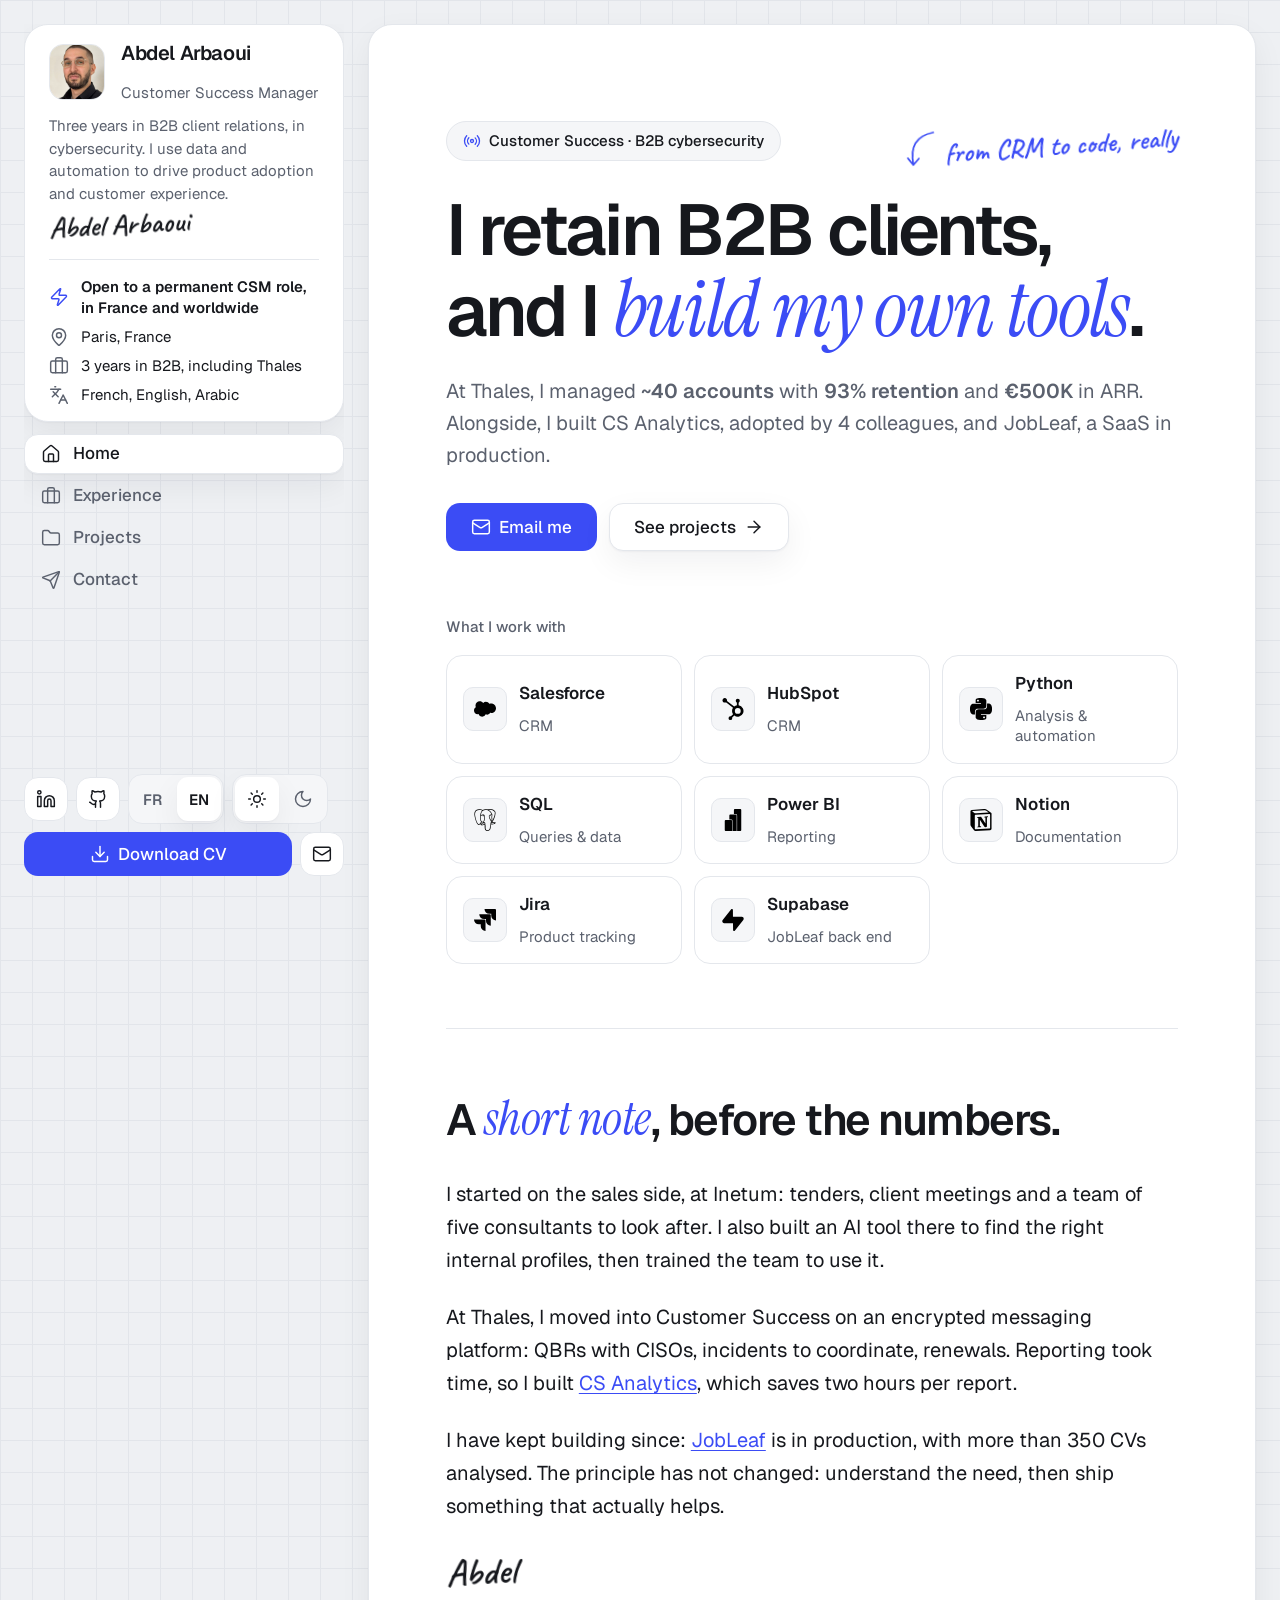
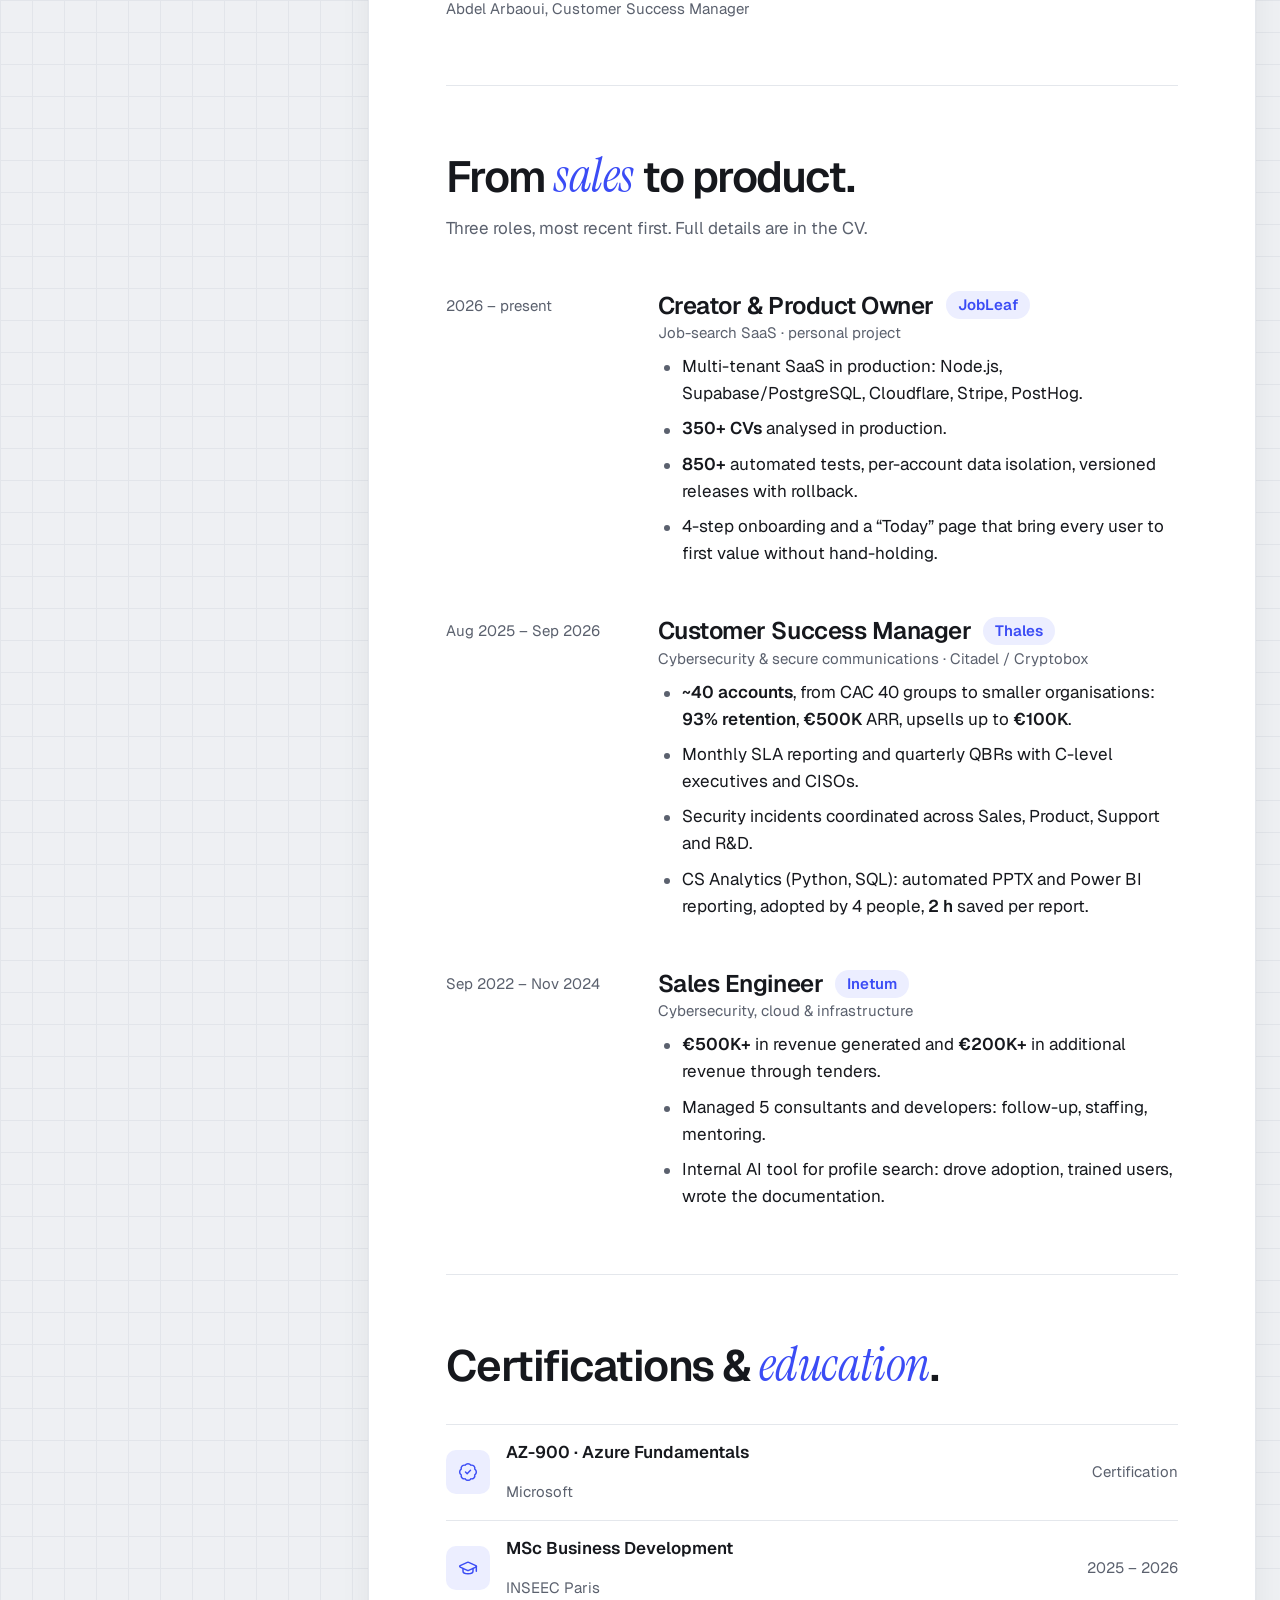
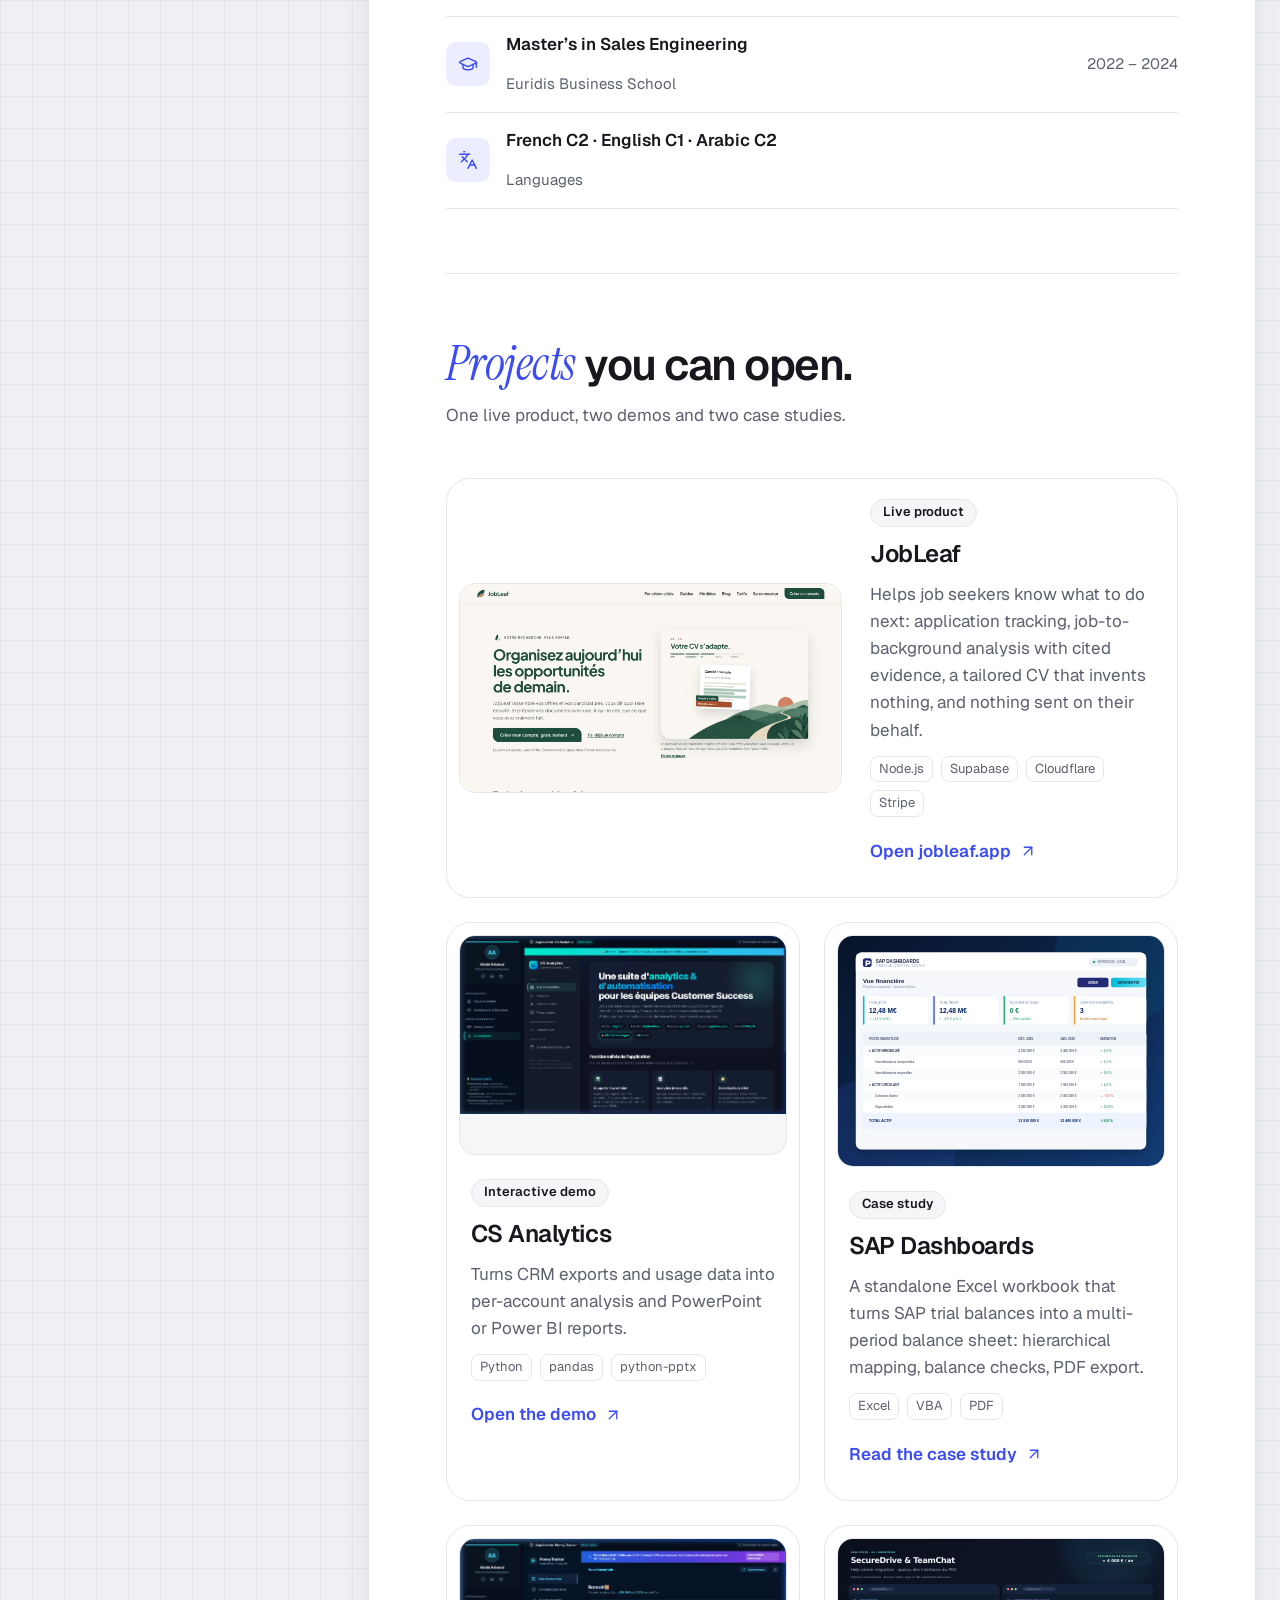
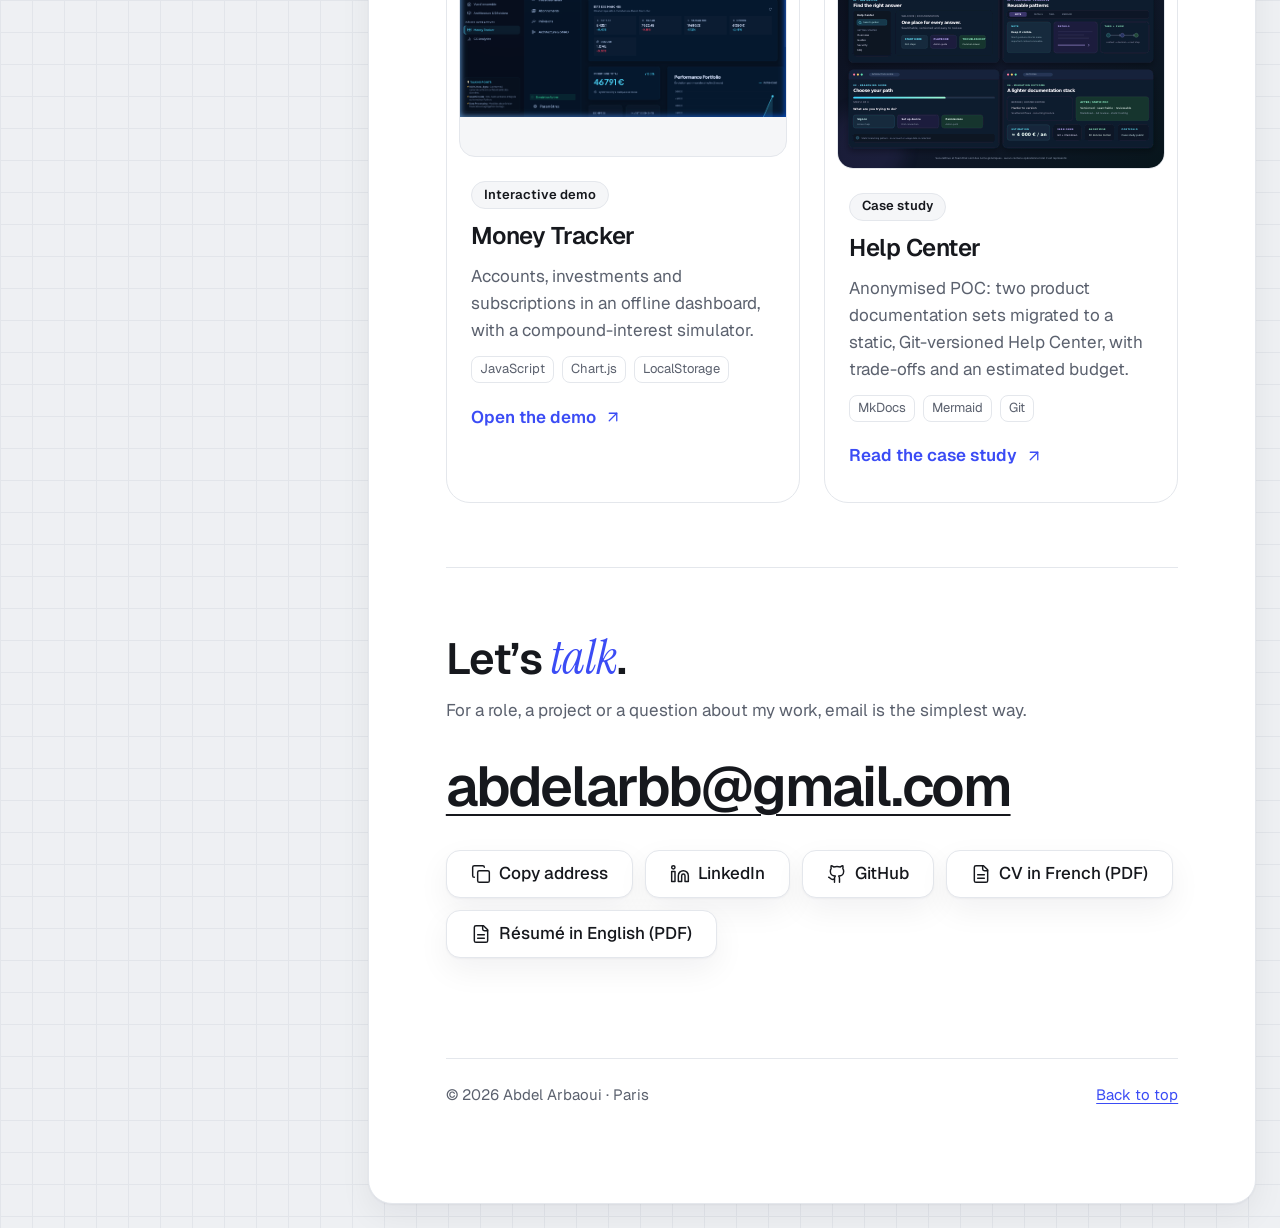
==== commit 37031a4e: "Barre latérale compacte, sans défilement" ====
--- a/index.html
+++ b/index.html
@@ -197,7 +197,7 @@
 .sidebar {
   position: sticky; top: var(--shell-pad);
   height: calc(100vh - 2 * var(--shell-pad));
-  display: flex; flex-direction: column; gap: var(--s-5);
+  display: flex; flex-direction: column; gap: var(--s-3);
   overflow-y: auto; scrollbar-width: none;
 }
 .sidebar::-webkit-scrollbar { display: none; }
@@ -205,26 +205,26 @@
   background: var(--panel); border: 1px solid var(--line);
   border-radius: var(--r-panel); box-shadow: var(--shadow);
 }
-.profile { padding: var(--s-5); }
+.profile { padding: var(--s-4) var(--s-5); }
 .profile-head { --od-gap: var(--s-4); }
-.avatar { display: block; width: 72px; height: 72px; border-radius: 18px; border: 1px solid var(--line); }
+.avatar { display: block; width: 56px; height: 56px; border-radius: 14px; border: 1px solid var(--line); }
 .p-name { font-size: var(--fs-l); font-weight: 600; letter-spacing: -.02em; line-height: 1.25; }
 .p-role { font-size: var(--fs-s); color: var(--ink-soft); line-height: 1.4; }
 .menu-btn { display: none; }
-.profile-more { margin-top: var(--s-5); }
-.bio { font-size: var(--fs-s); color: var(--ink-soft); line-height: 1.6; }
-.signature { margin-top: var(--s-3); font-size: 34px; line-height: 1; color: var(--ink); transform: rotate(-3deg); transform-origin: left center; }
-.facts { margin-top: var(--s-5); padding-top: var(--s-5); border-top: 1px solid var(--line); display: grid; gap: var(--s-3); }
+.profile-more { margin-top: var(--s-3); }
+.bio { font-size: var(--fs-s); color: var(--ink-soft); line-height: 1.5; }
+.signature { margin-top: var(--s-2); font-size: 30px; line-height: 1; color: var(--ink); transform: rotate(-3deg); transform-origin: left center; }
+.facts { margin-top: var(--s-4); padding-top: var(--s-4); border-top: 1px solid var(--line); display: grid; gap: var(--s-2); }
 .facts li { display: flex; align-items: center; gap: var(--s-3); font-size: var(--fs-s); line-height: 1.4; }
 .facts .i { color: var(--ink-soft); }
 .facts .avail { font-weight: 600; }
 .facts .avail .i { color: var(--accent); }
 
-.drawer { display: flex; flex-direction: column; gap: var(--s-5); flex: 1 1 auto; }
-.nav { display: grid; gap: var(--s-1); }
+.drawer { display: flex; flex-direction: column; gap: var(--s-3); flex: 1 1 auto; }
+.nav { display: grid; gap: 2px; }
 .nav a {
   display: flex; align-items: center; gap: var(--s-3);
-  min-height: 48px; padding: 0 var(--s-4);
+  min-height: 40px; padding: 0 var(--s-4);
   border-radius: var(--r-btn); border: 1px solid transparent;
   color: var(--ink-soft); font-size: var(--fs-base); font-weight: 500; text-decoration: none;
   transition: background-color var(--dur-hover) var(--ease-out), color var(--dur-hover) var(--ease-out);
@@ -232,7 +232,19 @@
 @media (hover: hover) { .nav a:hover { color: var(--ink); background: var(--panel); } }
 .nav a[aria-current="location"] { color: var(--ink); background: var(--panel); border-color: var(--line); box-shadow: var(--shadow); }
 
-.side-foot { margin-top: auto; display: grid; gap: var(--s-3); }
+.side-foot { margin-top: auto; display: grid; gap: var(--s-2); }
+.sidebar .icon-btn { width: 44px; height: 44px; }
+.side-foot .btn { min-height: 44px; }
+
+/* écrans peu hauts : la barre latérale tient sans défiler */
+@media (min-width: 1024px) and (max-height: 800px) {
+  :root { --shell-pad: 16px; }
+  .signature { display: none; }
+}
+@media (min-width: 1024px) and (max-height: 700px) {
+  .bio { display: none; }
+  .profile-more { margin-top: 0; }
+}
 .side-row { --od-gap: var(--s-2); }
 .icon-btn {
   display: inline-flex; align-items: center; justify-content: center;
@@ -394,6 +406,7 @@
     max-height: calc(100vh - 110px); overflow-y: auto;
   }
   .drawer.is-open { display: flex; animation: drop var(--dur-in) var(--ease-out); }
+  .nav a { min-height: 48px; }
   .nav a[aria-current="location"] { background: var(--panel-2); box-shadow: none; }
   .side-foot { margin-top: var(--s-2); }
   .mobile-only { display: block; }
